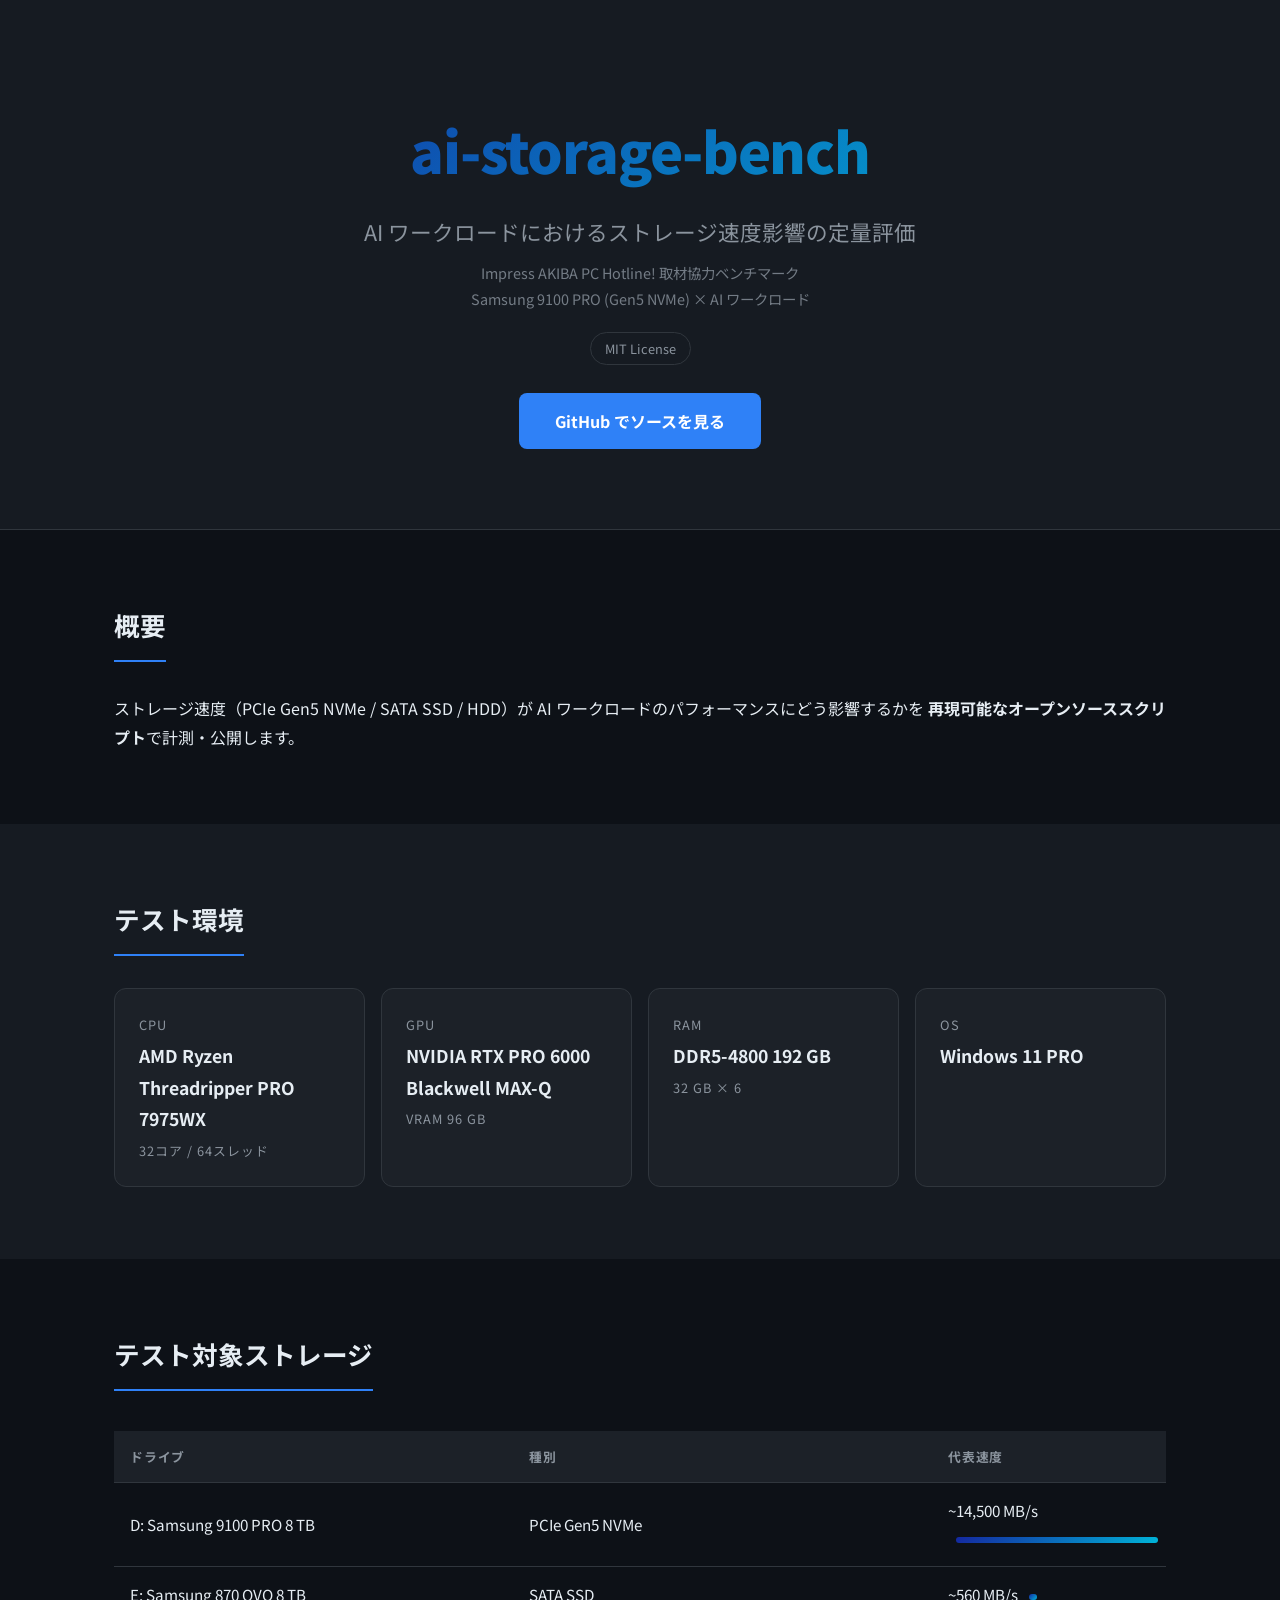
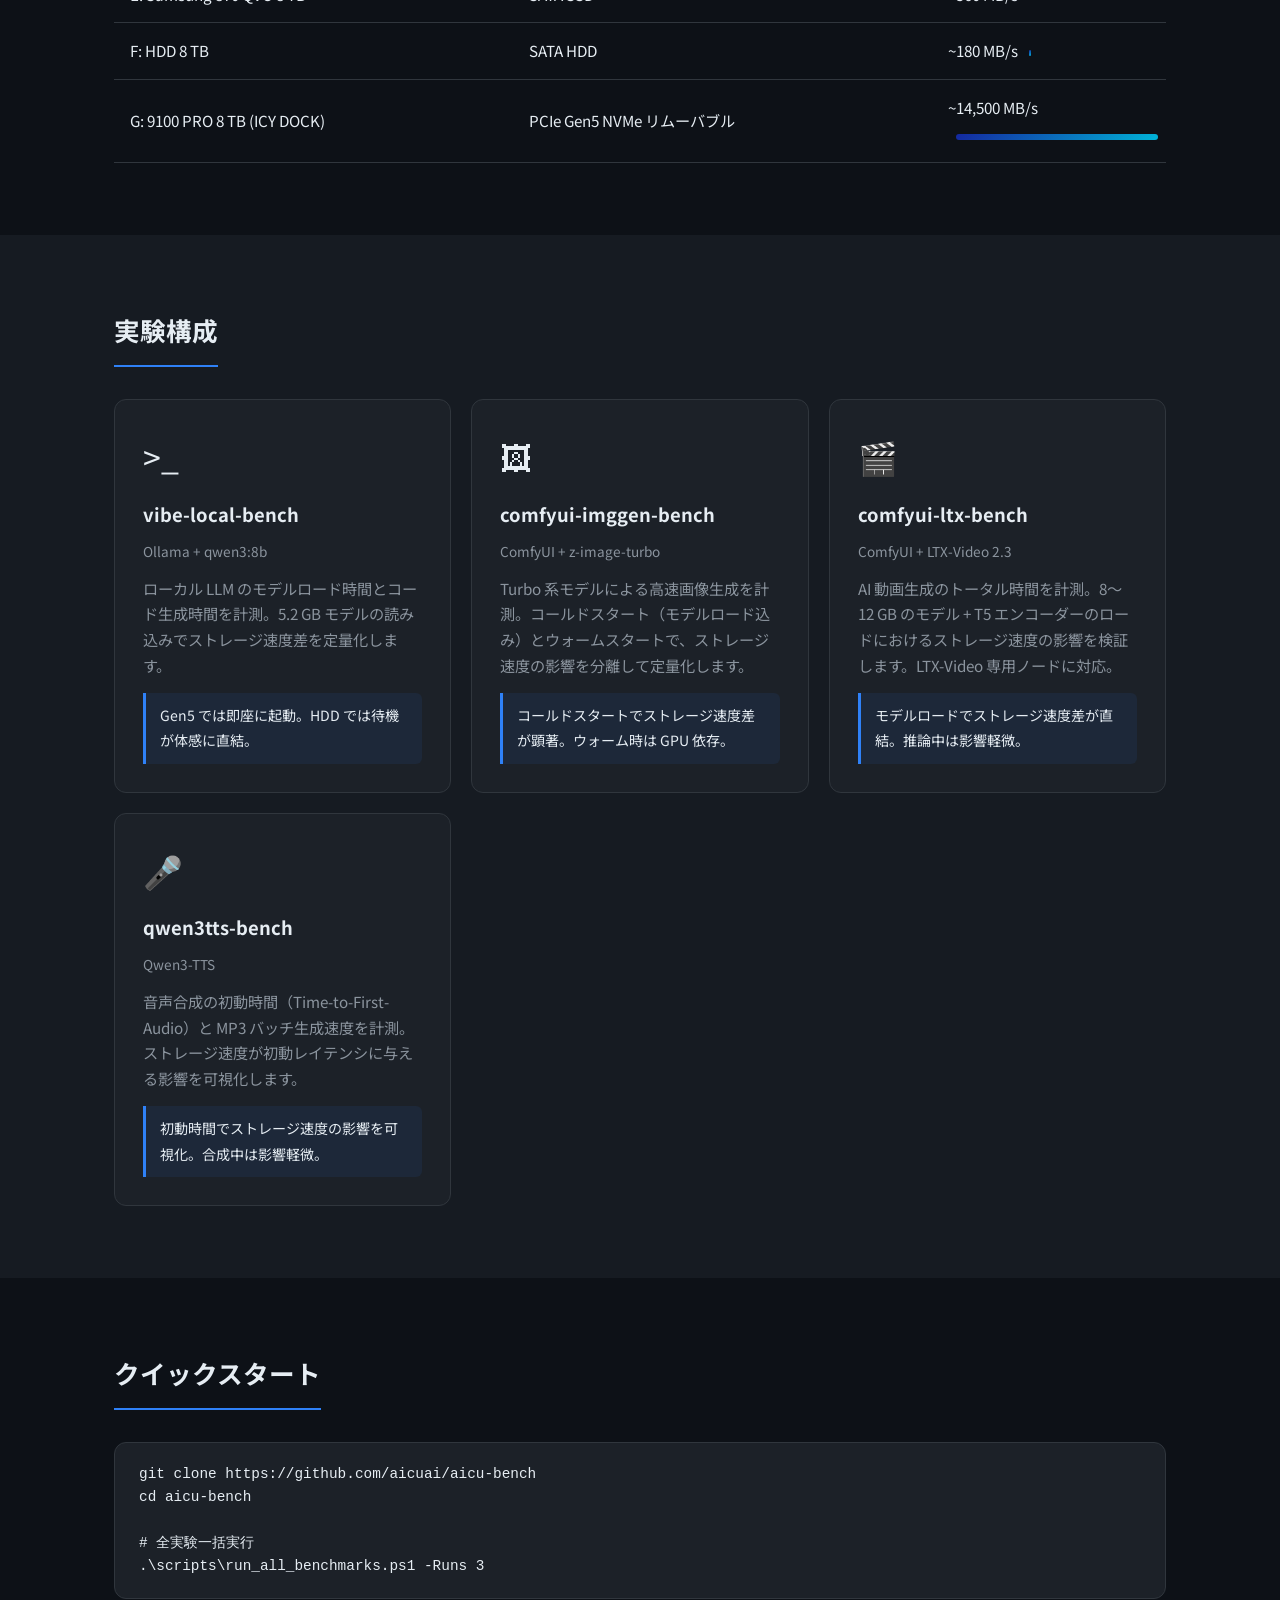
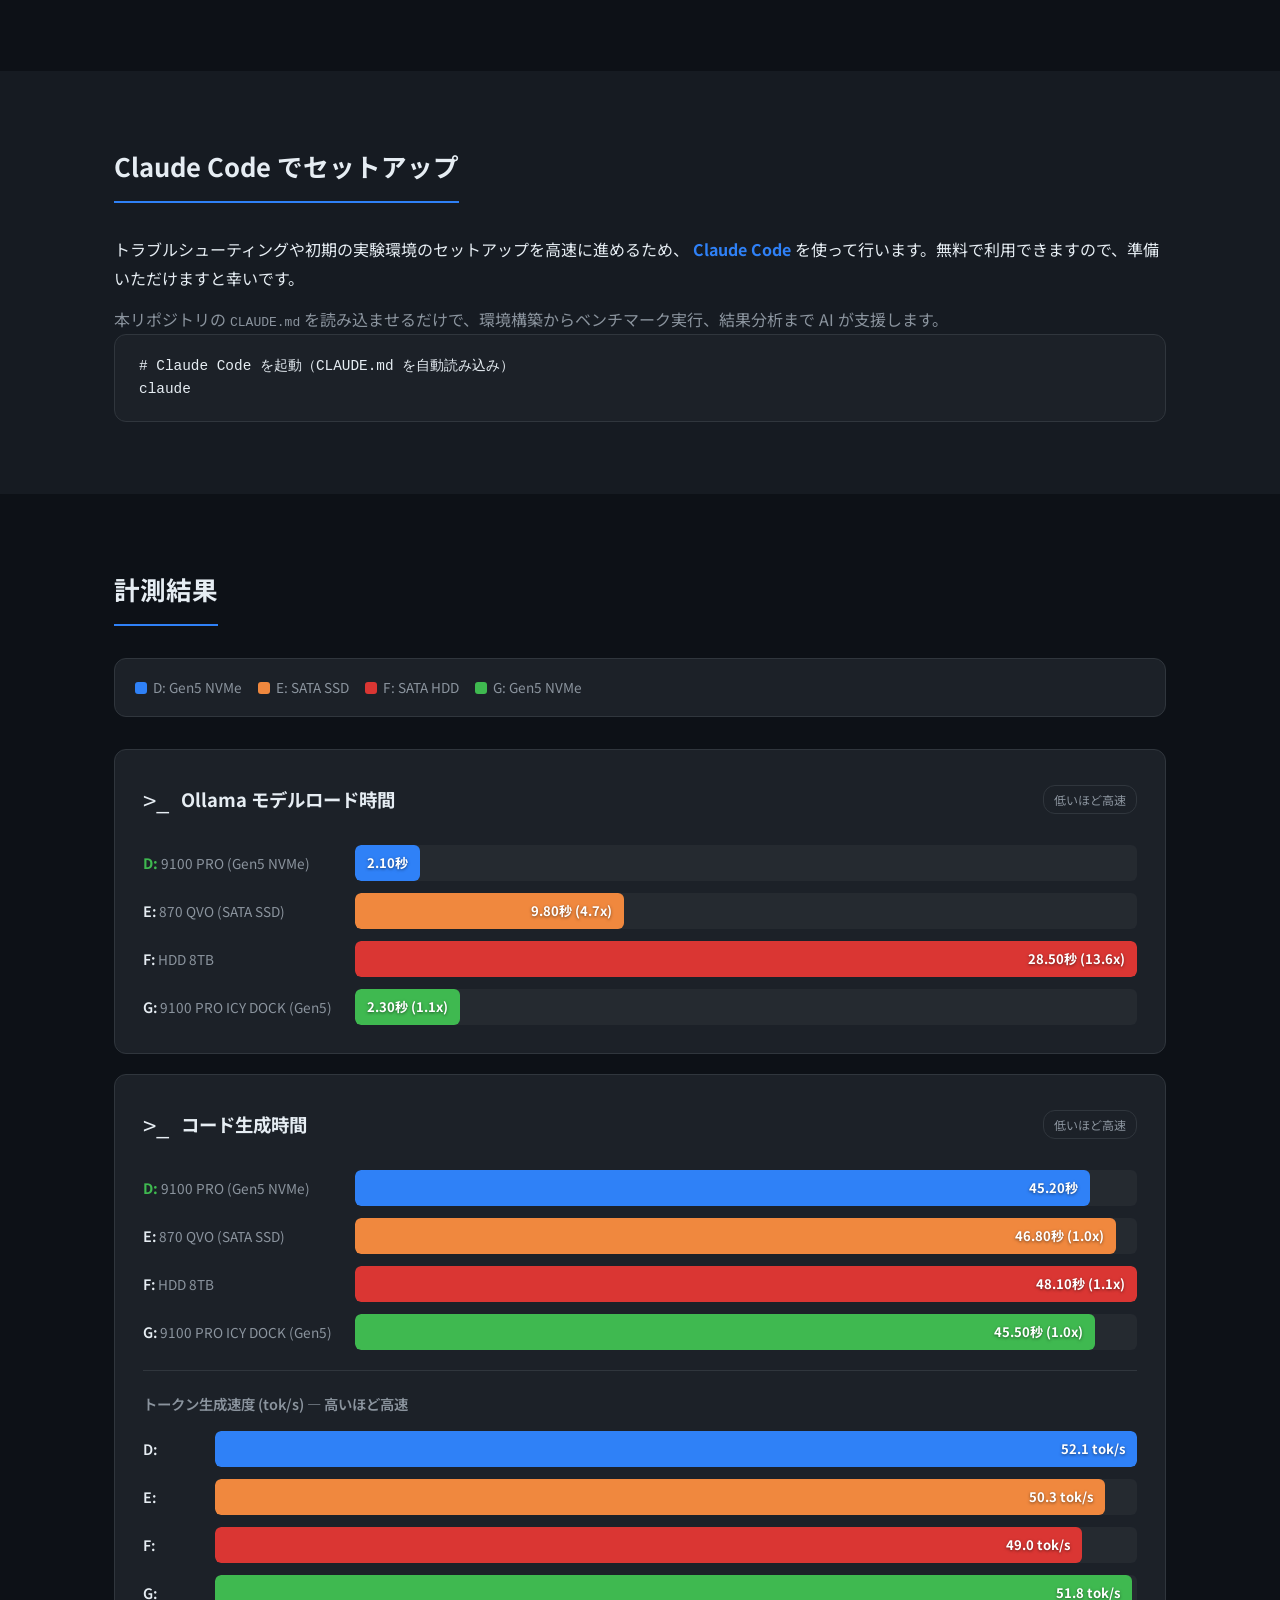
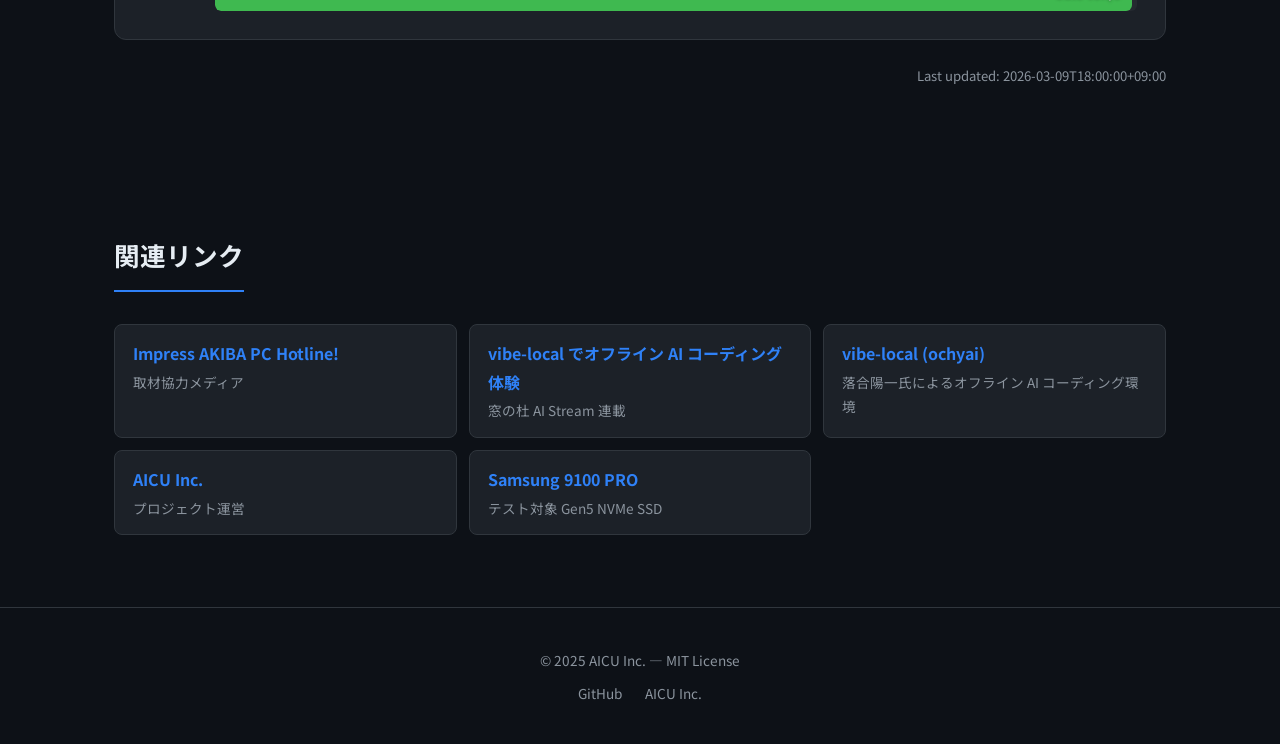
==== site/index.html @ 2064e058 "Add bar chart visualization to LP and update work log with machine specs - site/index.html: Replace " ====
<!DOCTYPE html>
<html lang="ja">
<head>
  <meta charset="UTF-8">
  <meta name="viewport" content="width=device-width, initial-scale=1.0">
  <title>ai-storage-bench | AI ワークロード × ストレージ速度ベンチマーク</title>
  <meta name="description" content="ストレージ速度が AI ワークロードに与える影響を定量評価。Samsung 9100 PRO (Gen5 NVMe) を含む 4 ドライブで再現可能なオープンソースベンチマーク。">
  <meta property="og:title" content="ai-storage-bench">
  <meta property="og:description" content="AI ワークロードにおけるストレージ速度影響の定量評価">
  <meta property="og:url" content="https://bench.aicu.jp">
  <meta property="og:type" content="website">
  <meta property="og:locale" content="ja_JP">
  <meta name="twitter:card" content="summary_large_image">
  <link rel="stylesheet" href="style.css">
</head>
<body>

<!-- Hero -->
<header class="hero">
  <div class="container">
    <h1>ai-storage-bench</h1>
    <p class="subtitle">AI ワークロードにおけるストレージ速度影響の定量評価</p>
    <p class="tagline">Impress AKIBA PC Hotline! 取材協力ベンチマーク<br>Samsung 9100 PRO (Gen5 NVMe) &times; AI ワークロード</p>
    <span class="badge">MIT License</span>
    <br>
    <a href="https://github.com/aicuai/aicu-bench" class="cta" target="_blank" rel="noopener">GitHub でソースを見る</a>
  </div>
</header>

<main>

<!-- 概要 -->
<section>
  <div class="container">
    <h2 class="section-title">概要</h2>
    <p>
      ストレージ速度（PCIe Gen5 NVMe / SATA SSD / HDD）が
      AI ワークロードのパフォーマンスにどう影響するかを
      <strong>再現可能なオープンソーススクリプト</strong>で計測・公開します。
    </p>
  </div>
</section>

<!-- テスト環境 -->
<section>
  <div class="container">
    <h2 class="section-title">テスト環境</h2>
    <div class="spec-grid">
      <div class="spec-card">
        <div class="label">CPU</div>
        <div class="value">AMD Ryzen Threadripper PRO 7975WX</div>
        <div class="label" style="margin-top:4px">32コア / 64スレッド</div>
      </div>
      <div class="spec-card">
        <div class="label">GPU</div>
        <div class="value">NVIDIA RTX PRO 6000 Blackwell MAX-Q</div>
        <div class="label" style="margin-top:4px">VRAM 96 GB</div>
      </div>
      <div class="spec-card">
        <div class="label">RAM</div>
        <div class="value">DDR5-4800 192 GB</div>
        <div class="label" style="margin-top:4px">32 GB &times; 6</div>
      </div>
      <div class="spec-card">
        <div class="label">OS</div>
        <div class="value">Windows 11 PRO</div>
      </div>
    </div>
  </div>
</section>

<!-- テスト対象ストレージ -->
<section>
  <div class="container">
    <h2 class="section-title">テスト対象ストレージ</h2>
    <div style="overflow-x:auto">
      <table class="storage-table">
        <thead>
          <tr>
            <th>ドライブ</th>
            <th>種別</th>
            <th>代表速度</th>
          </tr>
        </thead>
        <tbody>
          <tr>
            <td>D: Samsung 9100 PRO 8 TB</td>
            <td>PCIe Gen5 NVMe</td>
            <td>~14,500 MB/s <span class="speed-bar" style="width:100%"></span></td>
          </tr>
          <tr>
            <td>E: Samsung 870 QVO 8 TB</td>
            <td>SATA SSD</td>
            <td>~560 MB/s <span class="speed-bar" style="width:4%"></span></td>
          </tr>
          <tr>
            <td>F: HDD 8 TB</td>
            <td>SATA HDD</td>
            <td>~180 MB/s <span class="speed-bar" style="width:1.2%"></span></td>
          </tr>
          <tr>
            <td>G: 9100 PRO 8 TB (ICY DOCK)</td>
            <td>PCIe Gen5 NVMe リムーバブル</td>
            <td>~14,500 MB/s <span class="speed-bar" style="width:100%"></span></td>
          </tr>
        </tbody>
      </table>
    </div>
  </div>
</section>

<!-- 実験構成 -->
<section>
  <div class="container">
    <h2 class="section-title">実験構成</h2>
    <div class="exp-grid">

      <div class="exp-card">
        <div class="exp-icon">&gt;_</div>
        <h3>vibe-local-bench</h3>
        <div class="exp-tool">Ollama + qwen3:8b</div>
        <p>ローカル LLM のモデルロード時間とコード生成時間を計測。5.2 GB モデルの読み込みでストレージ速度差を定量化します。</p>
        <div class="exp-hypothesis">Gen5 では即座に起動。HDD では待機が体感に直結。</div>
      </div>

      <div class="exp-card">
        <div class="exp-icon">&#128444;</div>
        <h3>comfyui-imggen-bench</h3>
        <div class="exp-tool">ComfyUI + z-image-turbo</div>
        <p>Turbo 系モデルによる高速画像生成を計測。コールドスタート（モデルロード込み）とウォームスタートで、ストレージ速度の影響を分離して定量化します。</p>
        <div class="exp-hypothesis">コールドスタートでストレージ速度差が顕著。ウォーム時は GPU 依存。</div>
      </div>

      <div class="exp-card">
        <div class="exp-icon">&#127916;</div>
        <h3>comfyui-ltx-bench</h3>
        <div class="exp-tool">ComfyUI + LTX-Video 2.3</div>
        <p>AI 動画生成のトータル時間を計測。8〜12 GB のモデル + T5 エンコーダーのロードにおけるストレージ速度の影響を検証します。LTX-Video 専用ノードに対応。</p>
        <div class="exp-hypothesis">モデルロードでストレージ速度差が直結。推論中は影響軽微。</div>
      </div>

      <div class="exp-card">
        <div class="exp-icon">&#127908;</div>
        <h3>qwen3tts-bench</h3>
        <div class="exp-tool">Qwen3-TTS</div>
        <p>音声合成の初動時間（Time-to-First-Audio）と MP3 バッチ生成速度を計測。ストレージ速度が初動レイテンシに与える影響を可視化します。</p>
        <div class="exp-hypothesis">初動時間でストレージ速度の影響を可視化。合成中は影響軽微。</div>
      </div>

    </div>
  </div>
</section>

<!-- クイックスタート -->
<section>
  <div class="container">
    <h2 class="section-title">クイックスタート</h2>
    <pre class="code-block"><code>git clone https://github.com/aicuai/aicu-bench
cd aicu-bench

# 全実験一括実行
.\scripts\run_all_benchmarks.ps1 -Runs 3
</code></pre>
  </div>
</section>

<!-- Claude Code -->
<section>
  <div class="container">
    <h2 class="section-title">Claude Code でセットアップ</h2>
    <p>
      トラブルシューティングや初期の実験環境のセットアップを高速に進めるため、
      <a href="https://j.aicu.ai/_Claude" target="_blank" rel="noopener"><strong>Claude Code</strong></a>
      を使って行います。無料で利用できますので、準備いただけますと幸いです。
    </p>
    <p style="margin-top:12px; color: var(--text-secondary);">
      本リポジトリの <code>CLAUDE.md</code> を読み込ませるだけで、環境構築からベンチマーク実行、結果分析まで AI が支援します。
    </p>
    <pre class="code-block"><code># Claude Code を起動（CLAUDE.md を自動読み込み）
claude</code></pre>
  </div>
</section>

<!-- 計測結果 -->
<section id="results">
  <div class="container">
    <h2 class="section-title">計測結果</h2>
    <div id="results-area">
      <p style="color: var(--text-secondary);">計測データ読み込み中...</p>
    </div>
  </div>
</section>

<script>
(function(){
  var LABELS = {
    vibe_local_load:   { name: 'Ollama モデルロード時間', unit: '秒', lower: true, icon: '>_' },
    vibe_local_codegen:{ name: 'コード生成時間',          unit: '秒', lower: true, icon: '>_' },
    comfyui_imggen:    { name: '画像生成 (z-image-turbo)',unit: '秒', lower: true, icon: '\uD83D\uDDBC' },
    comfyui_ltx:       { name: '動画生成 (LTX-Video)',    unit: '秒', lower: true, icon: '\uD83C\uDFAC' },
    qwen3tts:          { name: 'TTS 初動時間',            unit: '秒', lower: true, icon: '\uD83C\uDF99' }
  };
  var DRIVE_META = {
    D: { name: '9100 PRO (Gen5 NVMe)',      color: '#2f81f7', type: 'Gen5 NVMe' },
    E: { name: '870 QVO (SATA SSD)',         color: '#f0883e', type: 'SATA SSD' },
    F: { name: 'HDD 8TB',                   color: '#da3633', type: 'SATA HDD' },
    G: { name: '9100 PRO ICY DOCK (Gen5)',   color: '#3fb950', type: 'Gen5 NVMe' }
  };

  function fmtVal(v, decimals) {
    if (v == null) return '—';
    if (v >= 60) return (v / 60).toFixed(1) + 'm';
    return v.toFixed(decimals || 2);
  }

  function renderChart(key, exp) {
    var meta = LABELS[key] || { name: key, unit: '秒', lower: true, icon: '' };
    var order = exp.drive_order || Object.keys(exp.drives);
    var vals = [];
    for (var i = 0; i < order.length; i++) {
      var d = order[i];
      if (!exp.drives[d]) continue;
      var v = exp.drives[d].median_s;
      if (v != null) vals.push({ drive: d, val: v, extra: exp.drives[d] });
    }
    if (vals.length === 0) return '';

    var maxVal = Math.max.apply(null, vals.map(function(x){ return x.val; }));
    var minVal = Math.min.apply(null, vals.map(function(x){ return x.val; }));

    var html = '<div class="chart-section">';
    html += '<div class="chart-header">';
    html += '<span class="chart-icon">' + meta.icon + '</span>';
    html += '<h3 class="chart-title">' + meta.name + '</h3>';
    html += '<span class="chart-badge">' + (meta.lower ? '低いほど高速' : '高いほど高速') + '</span>';
    html += '</div>';
    html += '<div class="chart-bars">';

    for (var j = 0; j < vals.length; j++) {
      var item = vals[j];
      var dm = DRIVE_META[item.drive] || { name: item.drive, color: '#8b949e', type: '' };
      var pct = maxVal > 0 ? (item.val / maxVal * 100) : 0;
      var isBest = (meta.lower && item.val === minVal) || (!meta.lower && item.val === maxVal);
      var speedup = '';
      if (meta.lower && minVal > 0 && item.val !== minVal) {
        speedup = ' (' + (item.val / minVal).toFixed(1) + 'x)';
      }

      html += '<div class="chart-row' + (isBest ? ' chart-row--best' : '') + '">';
      html += '<div class="chart-label">';
      html += '<span class="chart-drive">' + item.drive + ':</span> ';
      html += '<span class="chart-drive-name">' + dm.name + '</span>';
      html += '</div>';
      html += '<div class="chart-bar-wrap">';
      html += '<div class="chart-bar" style="width:' + Math.max(pct, 2) + '%;background:' + dm.color + '">';
      html += '<span class="chart-val">' + fmtVal(item.val) + meta.unit + speedup + '</span>';
      html += '</div>';
      html += '</div>';
      html += '</div>';
    }

    html += '</div>';

    // tokens/sec サブチャート (codegen)
    var hasTps = vals.some(function(x){ return x.extra && x.extra.avg_tokens_per_sec; });
    if (hasTps) {
      var maxTps = Math.max.apply(null, vals.map(function(x){ return (x.extra && x.extra.avg_tokens_per_sec) || 0; }));
      html += '<div class="chart-sub">';
      html += '<h4 class="chart-sub-title">トークン生成速度 (tok/s) — 高いほど高速</h4>';
      html += '<div class="chart-bars">';
      for (var k = 0; k < vals.length; k++) {
        var it = vals[k];
        var tps = (it.extra && it.extra.avg_tokens_per_sec) || 0;
        var dm2 = DRIVE_META[it.drive] || { name: it.drive, color: '#8b949e' };
        var pct2 = maxTps > 0 ? (tps / maxTps * 100) : 0;
        html += '<div class="chart-row">';
        html += '<div class="chart-label"><span class="chart-drive">' + it.drive + ':</span></div>';
        html += '<div class="chart-bar-wrap">';
        html += '<div class="chart-bar" style="width:' + Math.max(pct2, 2) + '%;background:' + dm2.color + '">';
        html += '<span class="chart-val">' + tps.toFixed(1) + ' tok/s</span>';
        html += '</div></div></div>';
      }
      html += '</div></div>';
    }

    // warm median サブチャート (imggen)
    var hasWarm = vals.some(function(x){ return x.extra && x.extra.warm_median_s; });
    if (hasWarm) {
      var maxW = Math.max.apply(null, vals.map(function(x){ return (x.extra && x.extra.warm_median_s) || 0; }));
      html += '<div class="chart-sub">';
      html += '<h4 class="chart-sub-title">ウォームスタート (キャッシュ済) — 低いほど高速</h4>';
      html += '<div class="chart-bars">';
      for (var m = 0; m < vals.length; m++) {
        var iw = vals[m];
        var wv = (iw.extra && iw.extra.warm_median_s) || 0;
        var dm3 = DRIVE_META[iw.drive] || { name: iw.drive, color: '#8b949e' };
        var pct3 = maxW > 0 ? (wv / maxW * 100) : 0;
        html += '<div class="chart-row">';
        html += '<div class="chart-label"><span class="chart-drive">' + iw.drive + ':</span></div>';
        html += '<div class="chart-bar-wrap">';
        html += '<div class="chart-bar" style="width:' + Math.max(pct3, 2) + '%;background:' + dm3.color + '">';
        html += '<span class="chart-val">' + fmtVal(wv) + '秒</span>';
        html += '</div></div></div>';
      }
      html += '</div></div>';
    }

    html += '</div>';
    return html;
  }

  fetch('data.json').then(function(r){ return r.json(); }).then(function(data){
    var area = document.getElementById('results-area');
    if (!data.experiments || Object.keys(data.experiments).length === 0) {
      area.innerHTML = '<p style="color:var(--text-secondary)">計測データは実験完了後に公開されます。</p>';
      return;
    }

    var html = '<div class="chart-legend">';
    for (var d in DRIVE_META) {
      html += '<span class="legend-item"><span class="legend-dot" style="background:' + DRIVE_META[d].color + '"></span>' + d + ': ' + DRIVE_META[d].type + '</span>';
    }
    html += '</div>';

    var expOrder = ['vibe_local_load','vibe_local_codegen','comfyui_imggen','comfyui_ltx','qwen3tts'];
    for (var i = 0; i < expOrder.length; i++) {
      var k = expOrder[i];
      if (data.experiments[k]) {
        html += renderChart(k, data.experiments[k]);
      }
    }

    if (data.updated) {
      html += '<p class="chart-updated">Last updated: ' + data.updated + '</p>';
    }
    area.innerHTML = html;
  }).catch(function(){
    document.getElementById('results-area').innerHTML = '<p style="color:var(--text-secondary)">計測データは実験完了後に公開されます。</p>';
  });
})();
</script>

<!-- 関連リンク -->
<section>
  <div class="container">
    <h2 class="section-title">関連リンク</h2>
    <ul class="links-list">
      <li>
        <a href="https://akiba-pc.watch.impress.co.jp/" target="_blank" rel="noopener">Impress AKIBA PC Hotline!</a>
        <div class="link-desc">取材協力メディア</div>
      </li>
      <li>
        <a href="https://forest.watch.impress.co.jp/docs/serial/aistream/2090895.html" target="_blank" rel="noopener">vibe-local でオフライン AI コーディング体験</a>
        <div class="link-desc">窓の杜 AI Stream 連載</div>
      </li>
      <li>
        <a href="https://github.com/ochyai/vibe-local" target="_blank" rel="noopener">vibe-local (ochyai)</a>
        <div class="link-desc">落合陽一氏によるオフライン AI コーディング環境</div>
      </li>
      <li>
        <a href="https://aicu.ai" target="_blank" rel="noopener">AICU Inc.</a>
        <div class="link-desc">プロジェクト運営</div>
      </li>
      <li>
        <a href="https://www.samsung.com/semiconductor/minisite/ssd/product/consumer/9100pro/" target="_blank" rel="noopener">Samsung 9100 PRO</a>
        <div class="link-desc">テスト対象 Gen5 NVMe SSD</div>
      </li>
    </ul>
  </div>
</section>

</main>

<!-- Footer -->
<footer>
  <div class="container">
    <p>&copy; 2025 AICU Inc. &mdash; MIT License</p>
    <div class="footer-links">
      <a href="https://github.com/aicuai/aicu-bench" target="_blank" rel="noopener">GitHub</a>
      <a href="https://aicu.ai" target="_blank" rel="noopener">AICU Inc.</a>
    </div>
  </div>
</footer>

</body>
</html>
---- site/style.css ----
@import url('https://fonts.googleapis.com/css2?family=Noto+Sans+JP:wght@400;700;900&display=swap');

:root {
  --bg-primary: #0d1117;
  --bg-secondary: #161b22;
  --bg-card: #1c2128;
  --text-primary: #e6edf3;
  --text-secondary: #8b949e;
  --accent: #2f81f7;
  --accent-hover: #58a6ff;
  --accent-gradient: linear-gradient(135deg, #1428a0, #00b4d8);
  --border: #30363d;
  --font: 'Noto Sans JP', system-ui, -apple-system, sans-serif;
  --max-w: 1100px;
  --radius: 12px;
}

*, *::before, *::after { box-sizing: border-box; margin: 0; padding: 0; }

html { scroll-behavior: smooth; }

body {
  font-family: var(--font);
  background: var(--bg-primary);
  color: var(--text-primary);
  line-height: 1.8;
  -webkit-font-smoothing: antialiased;
}

a { color: var(--accent); text-decoration: none; transition: color .2s; }
a:hover { color: var(--accent-hover); }

.container { max-width: var(--max-w); margin: 0 auto; padding: 0 24px; }

/* ─── Hero ─── */
.hero {
  text-align: center;
  padding: 100px 24px 80px;
  background: var(--bg-secondary);
  border-bottom: 1px solid var(--border);
}
.hero h1 {
  font-size: clamp(2rem, 5vw, 3.5rem);
  font-weight: 900;
  background: var(--accent-gradient);
  -webkit-background-clip: text;
  -webkit-text-fill-color: transparent;
  background-clip: text;
  letter-spacing: -0.02em;
}
.hero .subtitle {
  font-size: clamp(1rem, 2.5vw, 1.35rem);
  color: var(--text-secondary);
  margin-top: 12px;
}
.hero .tagline {
  font-size: 0.9rem;
  color: var(--text-secondary);
  margin-top: 8px;
  opacity: .8;
}
.badge {
  display: inline-block;
  margin-top: 20px;
  padding: 4px 14px;
  font-size: 0.8rem;
  border: 1px solid var(--border);
  border-radius: 20px;
  color: var(--text-secondary);
}
.cta {
  display: inline-block;
  margin-top: 28px;
  padding: 14px 36px;
  background: var(--accent);
  color: #fff;
  font-weight: 700;
  border-radius: 8px;
  transition: background .2s, transform .15s;
}
.cta:hover { background: var(--accent-hover); color: #fff; transform: translateY(-2px); }

/* ─── Sections ─── */
section { padding: 72px 0; }
section:nth-child(even) { background: var(--bg-secondary); }

.section-title {
  font-size: 1.6rem;
  font-weight: 700;
  margin-bottom: 32px;
  padding-bottom: 12px;
  border-bottom: 2px solid var(--accent);
  display: inline-block;
}

/* ─── Spec Grid ─── */
.spec-grid {
  display: grid;
  grid-template-columns: repeat(auto-fit, minmax(220px, 1fr));
  gap: 16px;
}
.spec-card {
  background: var(--bg-card);
  border: 1px solid var(--border);
  border-radius: var(--radius);
  padding: 24px;
}
.spec-card .label {
  font-size: 0.8rem;
  color: var(--text-secondary);
  text-transform: uppercase;
  letter-spacing: .08em;
}
.spec-card .value {
  font-size: 1.1rem;
  font-weight: 700;
  margin-top: 4px;
}

/* ─── Storage Table ─── */
.storage-table {
  width: 100%;
  border-collapse: collapse;
  margin-top: 8px;
}
.storage-table th,
.storage-table td {
  padding: 14px 16px;
  text-align: left;
  border-bottom: 1px solid var(--border);
}
.storage-table th {
  font-size: 0.8rem;
  color: var(--text-secondary);
  text-transform: uppercase;
  letter-spacing: .06em;
  background: var(--bg-card);
}
.storage-table td { font-size: 0.95rem; }
.speed-bar {
  display: inline-block;
  height: 6px;
  border-radius: 3px;
  background: var(--accent-gradient);
  vertical-align: middle;
  margin-left: 8px;
}

/* ─── Experiment Cards ─── */
.exp-grid {
  display: grid;
  grid-template-columns: repeat(auto-fit, minmax(300px, 1fr));
  gap: 20px;
}
.exp-card {
  background: var(--bg-card);
  border: 1px solid var(--border);
  border-radius: var(--radius);
  padding: 28px;
  transition: border-color .2s, transform .15s;
}
.exp-card:hover { border-color: var(--accent); transform: translateY(-3px); }
.exp-card .exp-icon { font-size: 2rem; margin-bottom: 12px; }
.exp-card h3 { font-size: 1.15rem; margin-bottom: 8px; }
.exp-card .exp-tool {
  font-size: 0.85rem;
  color: var(--text-secondary);
  margin-bottom: 12px;
}
.exp-card p { font-size: 0.95rem; color: var(--text-secondary); line-height: 1.7; }
.exp-card .exp-hypothesis {
  margin-top: 14px;
  padding: 10px 14px;
  background: rgba(47, 129, 247, .08);
  border-left: 3px solid var(--accent);
  border-radius: 0 6px 6px 0;
  font-size: 0.88rem;
  color: var(--text-primary);
}

/* ─── Code Block ─── */
.code-block {
  background: var(--bg-card);
  border: 1px solid var(--border);
  border-radius: var(--radius);
  padding: 20px 24px;
  overflow-x: auto;
  font-family: 'SF Mono', 'Fira Code', monospace;
  font-size: 0.9rem;
  line-height: 1.6;
  color: var(--text-primary);
}

/* ─── Links List ─── */
.links-list {
  list-style: none;
  display: grid;
  grid-template-columns: repeat(auto-fit, minmax(280px, 1fr));
  gap: 12px;
}
.links-list li {
  padding: 14px 18px;
  background: var(--bg-card);
  border: 1px solid var(--border);
  border-radius: 8px;
  transition: border-color .2s;
}
.links-list li:hover { border-color: var(--accent); }
.links-list a { font-weight: 700; }
.links-list .link-desc { font-size: 0.85rem; color: var(--text-secondary); margin-top: 2px; }

/* ─── Chart (Bar Graph) ─── */
.chart-legend {
  display: flex;
  flex-wrap: wrap;
  gap: 16px;
  margin-bottom: 32px;
  padding: 16px 20px;
  background: var(--bg-card);
  border: 1px solid var(--border);
  border-radius: var(--radius);
}
.legend-item {
  display: flex;
  align-items: center;
  gap: 6px;
  font-size: 0.85rem;
  color: var(--text-secondary);
}
.legend-dot {
  width: 12px;
  height: 12px;
  border-radius: 3px;
  flex-shrink: 0;
}

.chart-section {
  background: var(--bg-card);
  border: 1px solid var(--border);
  border-radius: var(--radius);
  padding: 28px;
  margin-bottom: 20px;
}
.chart-header {
  display: flex;
  align-items: center;
  gap: 12px;
  margin-bottom: 24px;
}
.chart-icon {
  font-size: 1.5rem;
  flex-shrink: 0;
}
.chart-title {
  font-size: 1.15rem;
  font-weight: 700;
  flex-grow: 1;
}
.chart-badge {
  font-size: 0.75rem;
  padding: 3px 10px;
  border: 1px solid var(--border);
  border-radius: 12px;
  color: var(--text-secondary);
  white-space: nowrap;
}

.chart-bars {
  display: flex;
  flex-direction: column;
  gap: 12px;
}
.chart-row {
  display: flex;
  align-items: center;
  gap: 12px;
}
.chart-row--best .chart-drive {
  color: #3fb950;
  font-weight: 700;
}
.chart-label {
  min-width: 200px;
  flex-shrink: 0;
  font-size: 0.9rem;
}
.chart-drive {
  font-weight: 600;
  color: var(--text-primary);
}
.chart-drive-name {
  color: var(--text-secondary);
  font-size: 0.85rem;
}
.chart-bar-wrap {
  flex-grow: 1;
  background: rgba(255,255,255,0.04);
  border-radius: 6px;
  overflow: hidden;
  min-height: 36px;
}
.chart-bar {
  height: 36px;
  border-radius: 6px;
  display: flex;
  align-items: center;
  justify-content: flex-end;
  padding: 0 12px;
  transition: width 0.6s ease;
  min-width: fit-content;
}
.chart-val {
  font-size: 0.82rem;
  font-weight: 700;
  color: #fff;
  text-shadow: 0 1px 3px rgba(0,0,0,0.5);
  white-space: nowrap;
}

.chart-sub {
  margin-top: 20px;
  padding-top: 20px;
  border-top: 1px solid var(--border);
}
.chart-sub-title {
  font-size: 0.9rem;
  font-weight: 600;
  color: var(--text-secondary);
  margin-bottom: 14px;
}
.chart-sub .chart-label {
  min-width: 60px;
}

.chart-updated {
  margin-top: 24px;
  font-size: 0.82rem;
  color: var(--text-secondary);
  text-align: right;
}

@media (max-width: 768px) {
  .chart-row { flex-direction: column; align-items: stretch; gap: 4px; }
  .chart-label { min-width: unset; }
  .chart-sub .chart-label { min-width: unset; }
  .chart-legend { gap: 10px; }
}

/* ─── Footer ─── */
footer {
  padding: 40px 24px;
  text-align: center;
  border-top: 1px solid var(--border);
  color: var(--text-secondary);
  font-size: 0.85rem;
}
footer a { color: var(--text-secondary); }
footer a:hover { color: var(--accent); }
footer .footer-links { margin-top: 8px; }
footer .footer-links a + a { margin-left: 20px; }

/* ─── Responsive ─── */
@media (max-width: 768px) {
  .hero { padding: 64px 20px 56px; }
  section { padding: 48px 0; }
  .storage-table { font-size: 0.85rem; }
  .storage-table th, .storage-table td { padding: 10px 12px; }
}
@media (max-width: 480px) {
  .hero h1 { font-size: 1.8rem; }
  .exp-grid { grid-template-columns: 1fr; }
  .spec-grid { grid-template-columns: 1fr; }
}
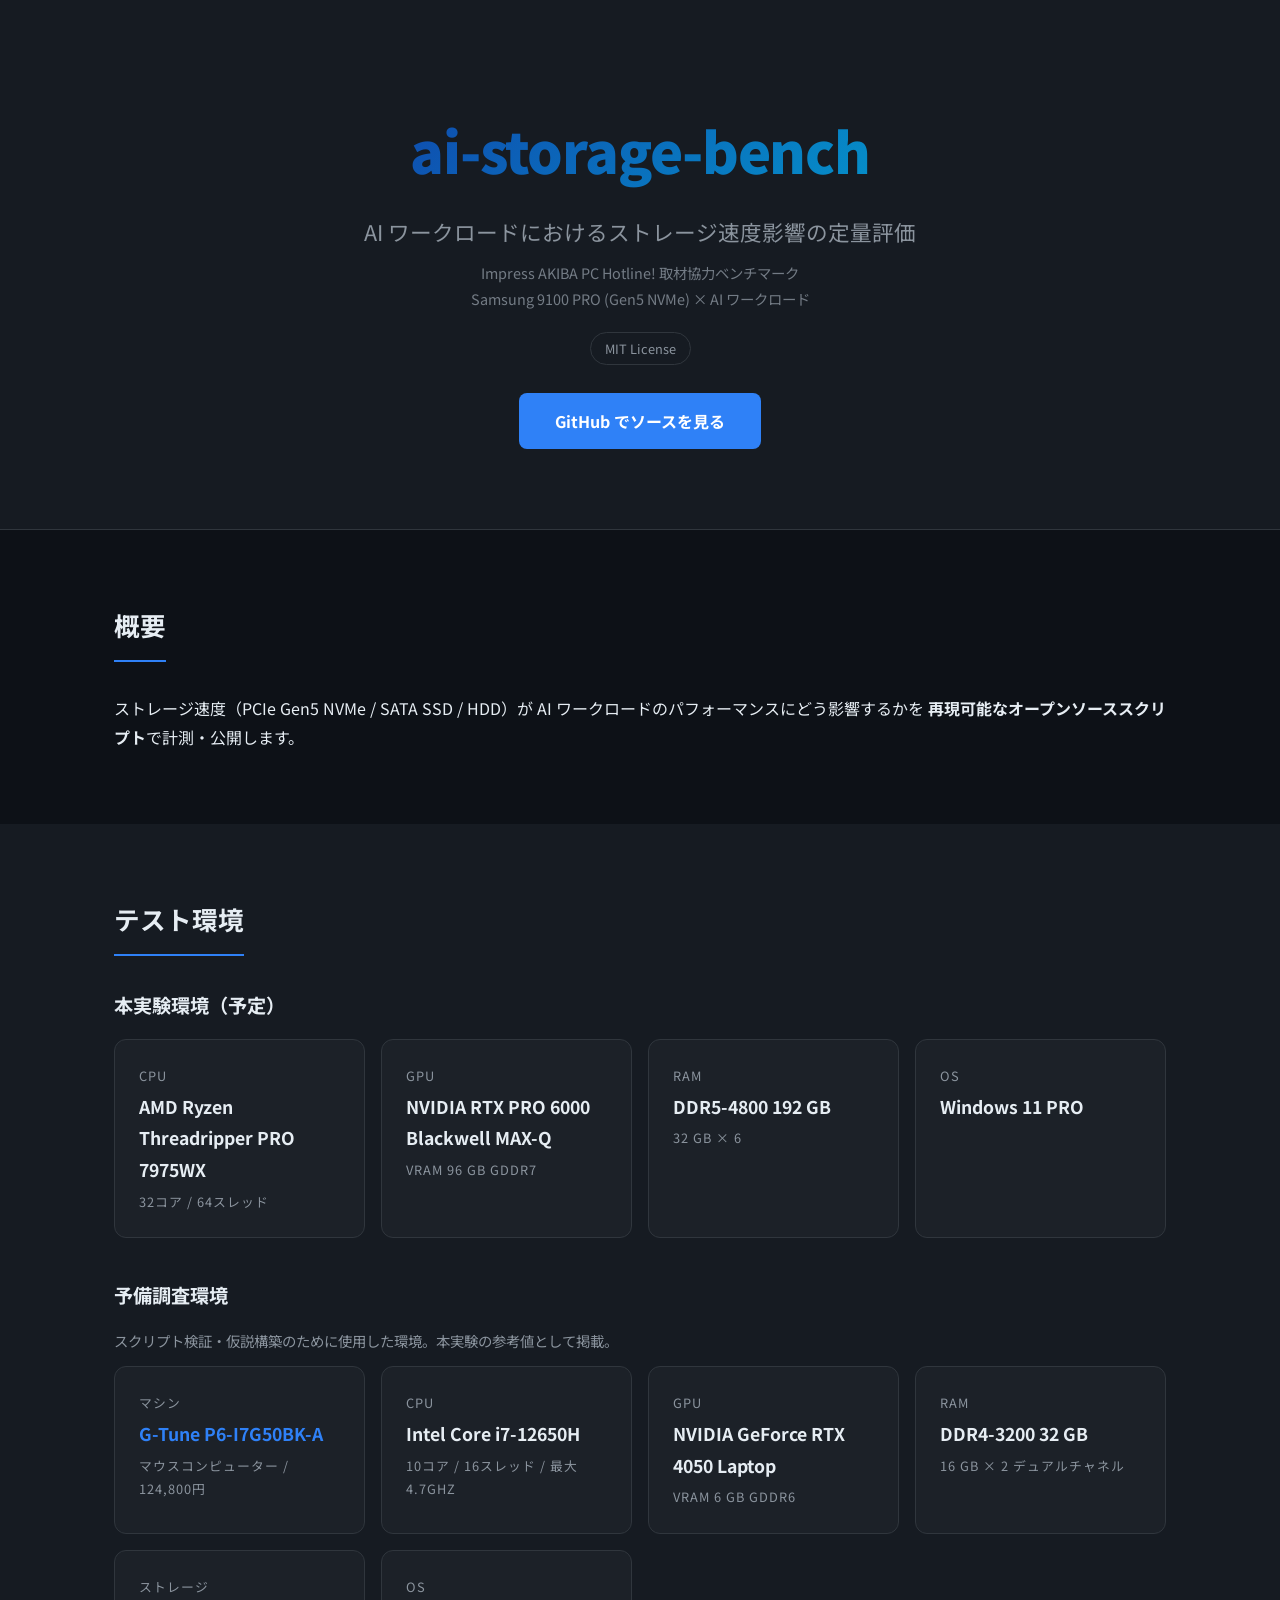
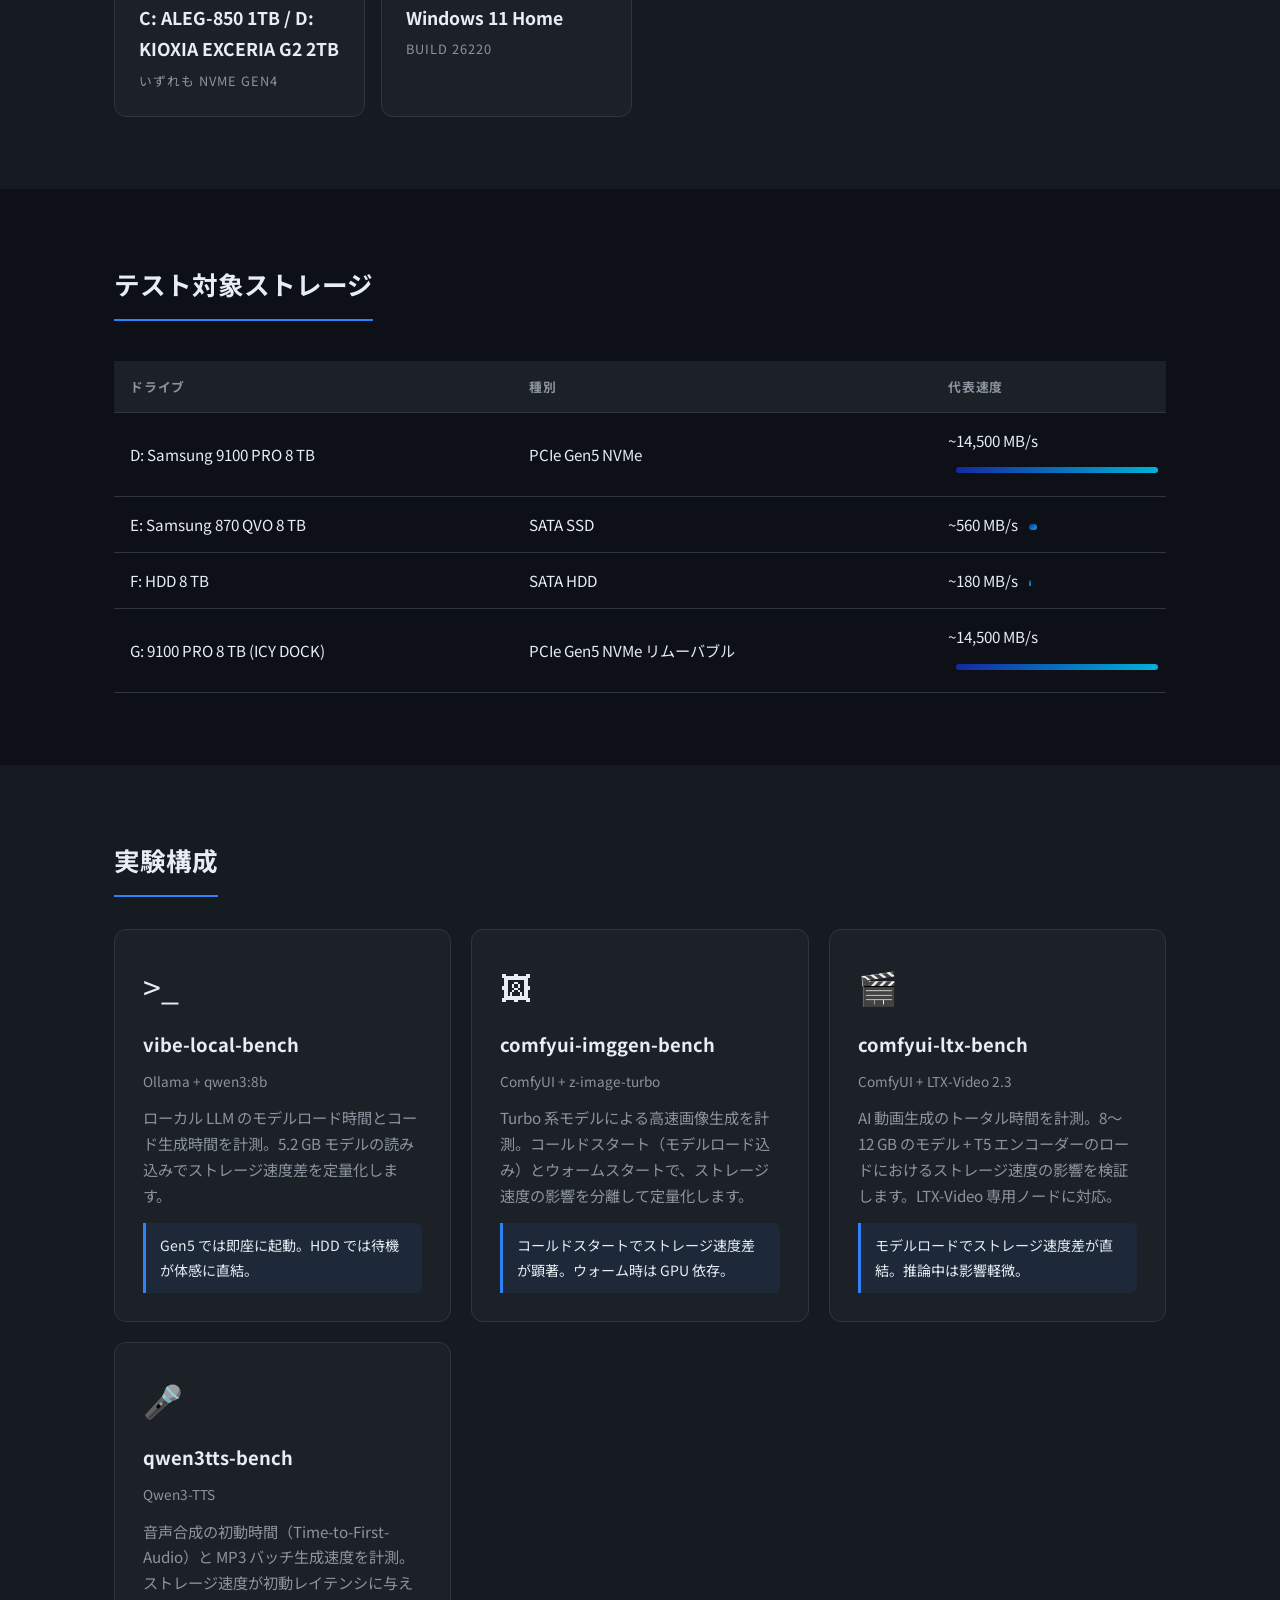
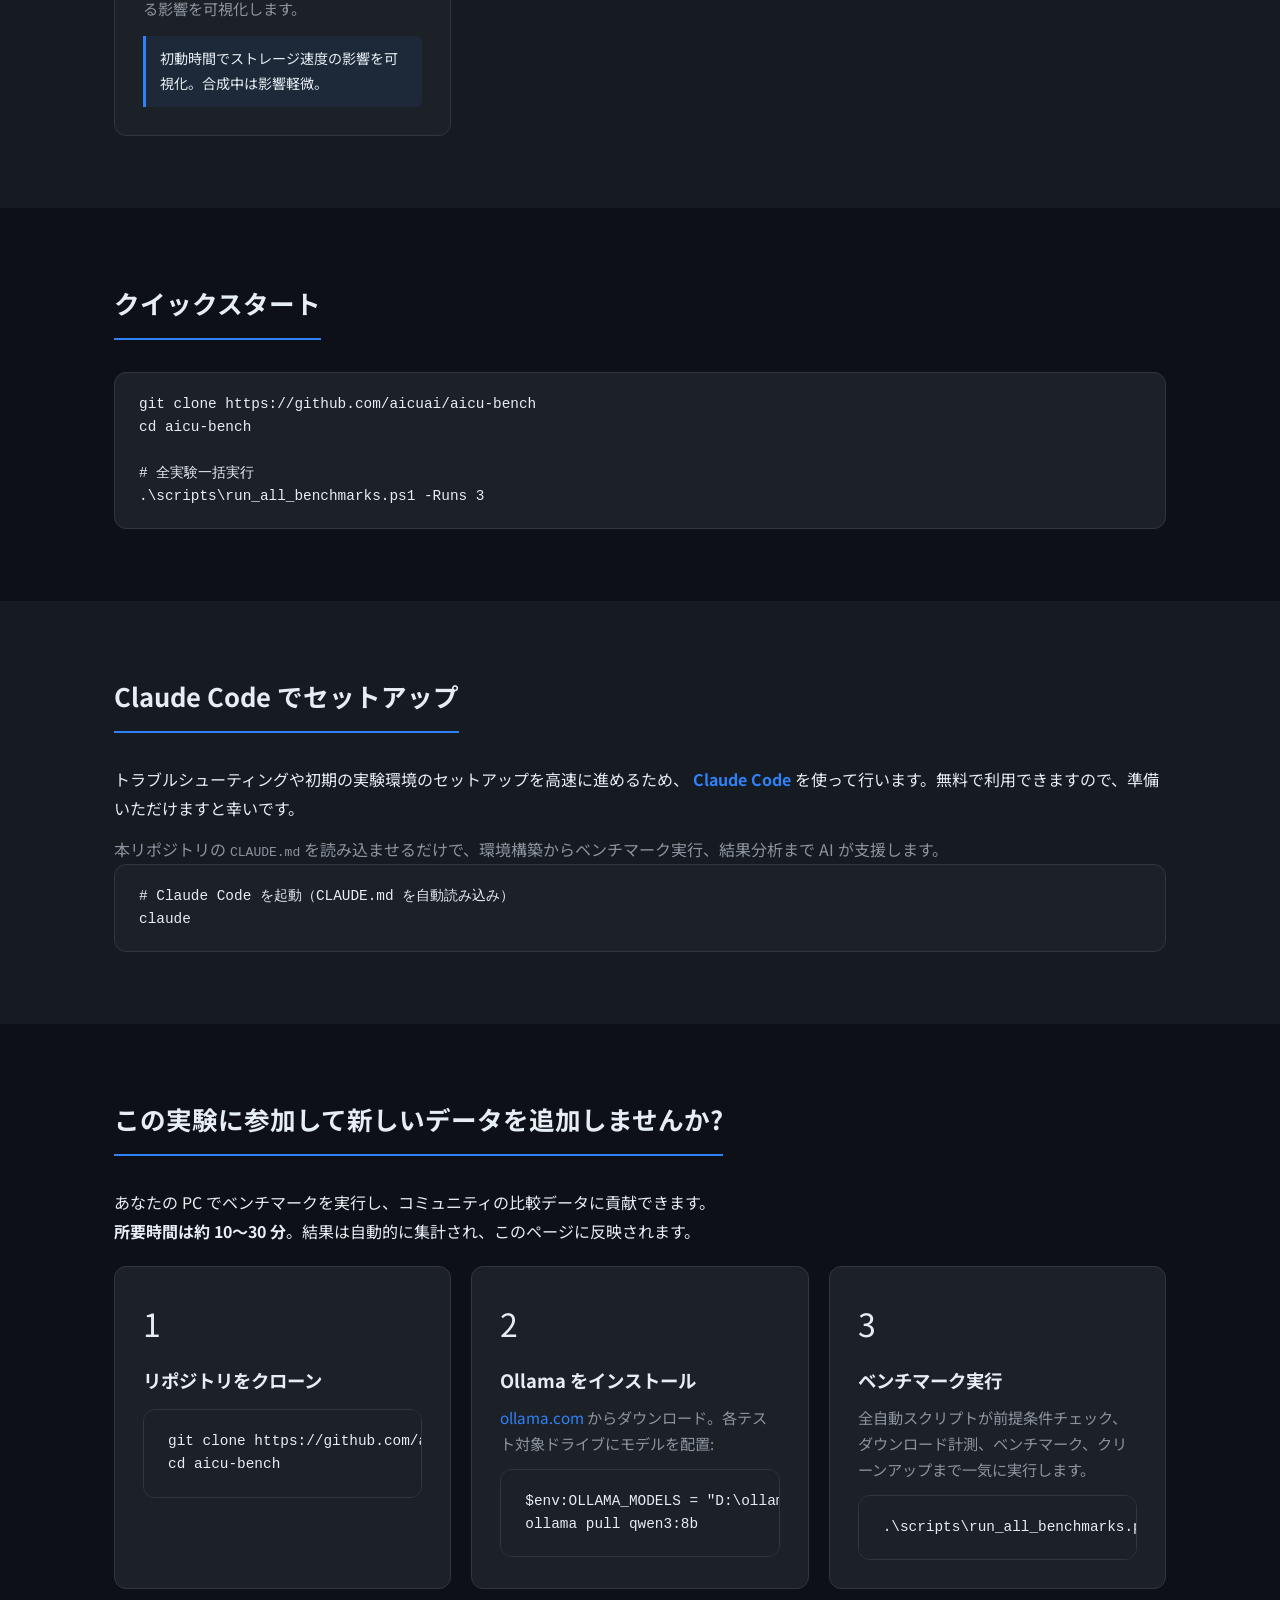
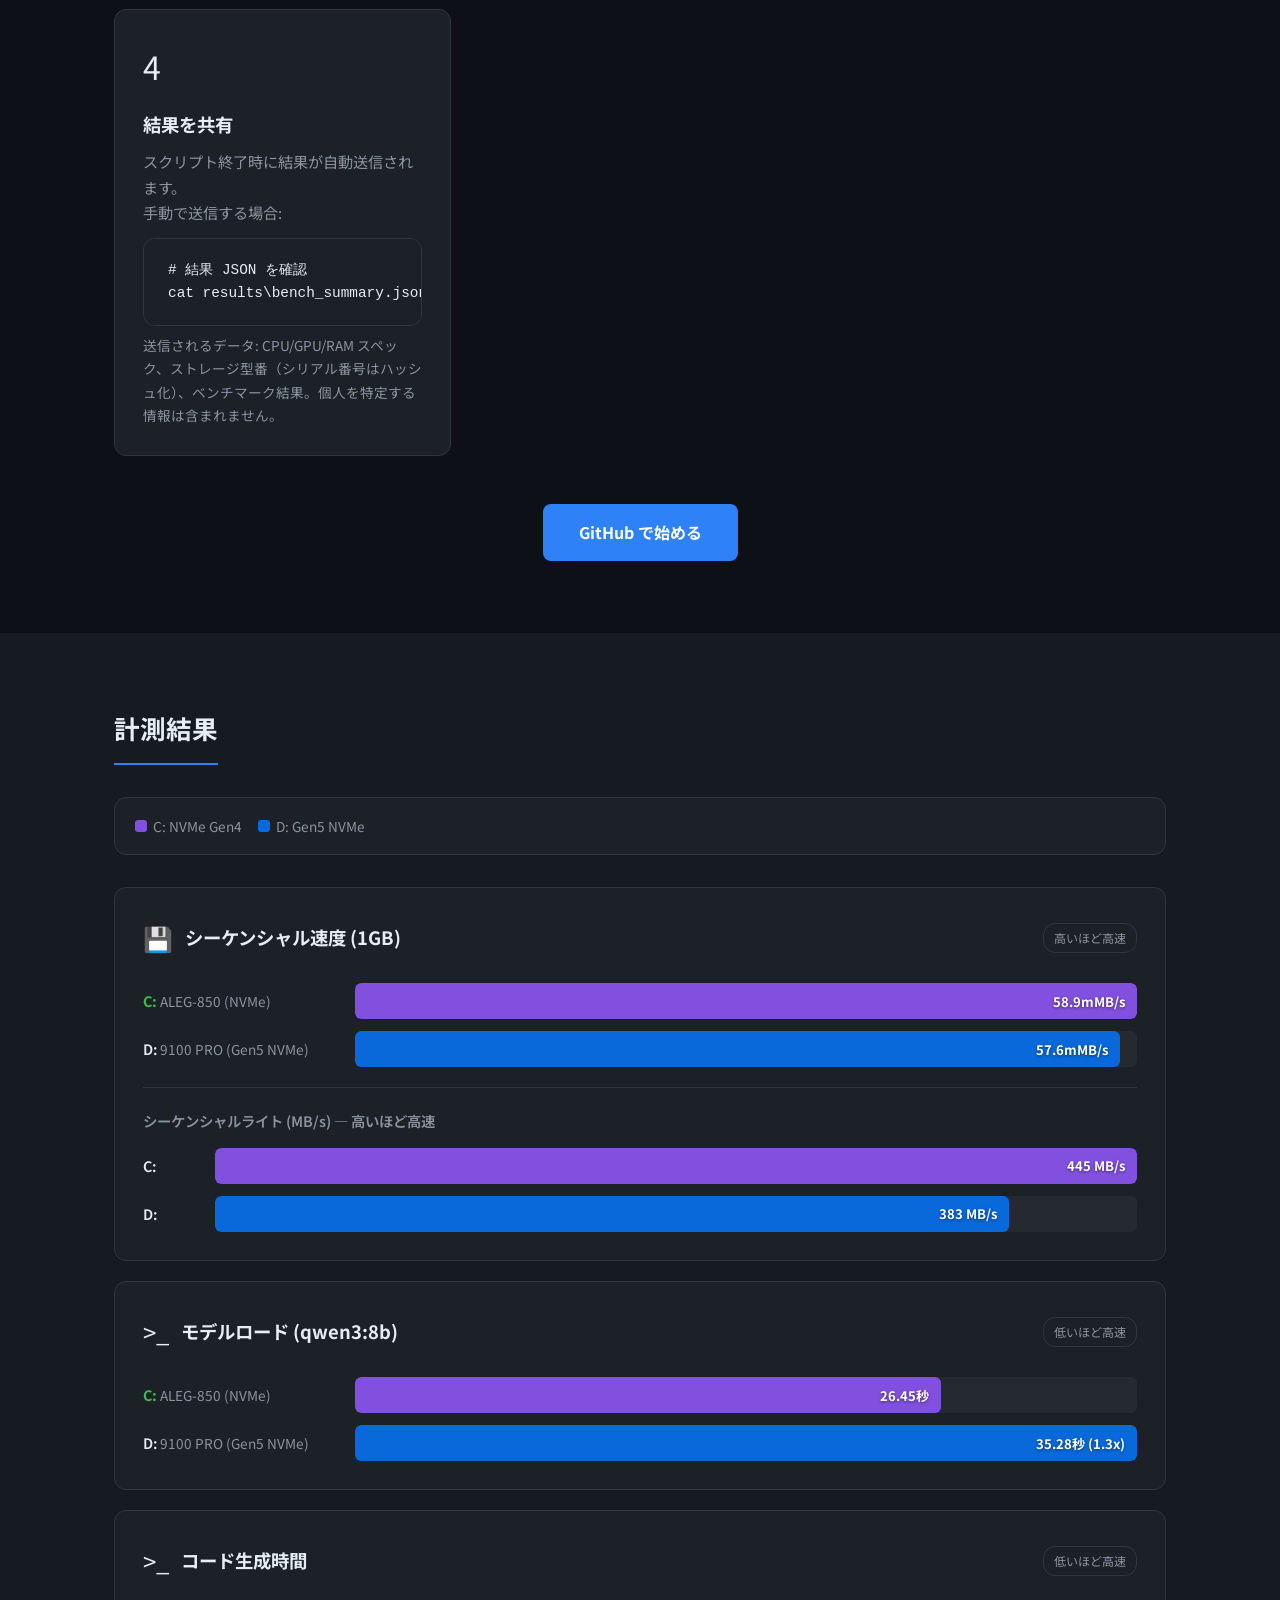
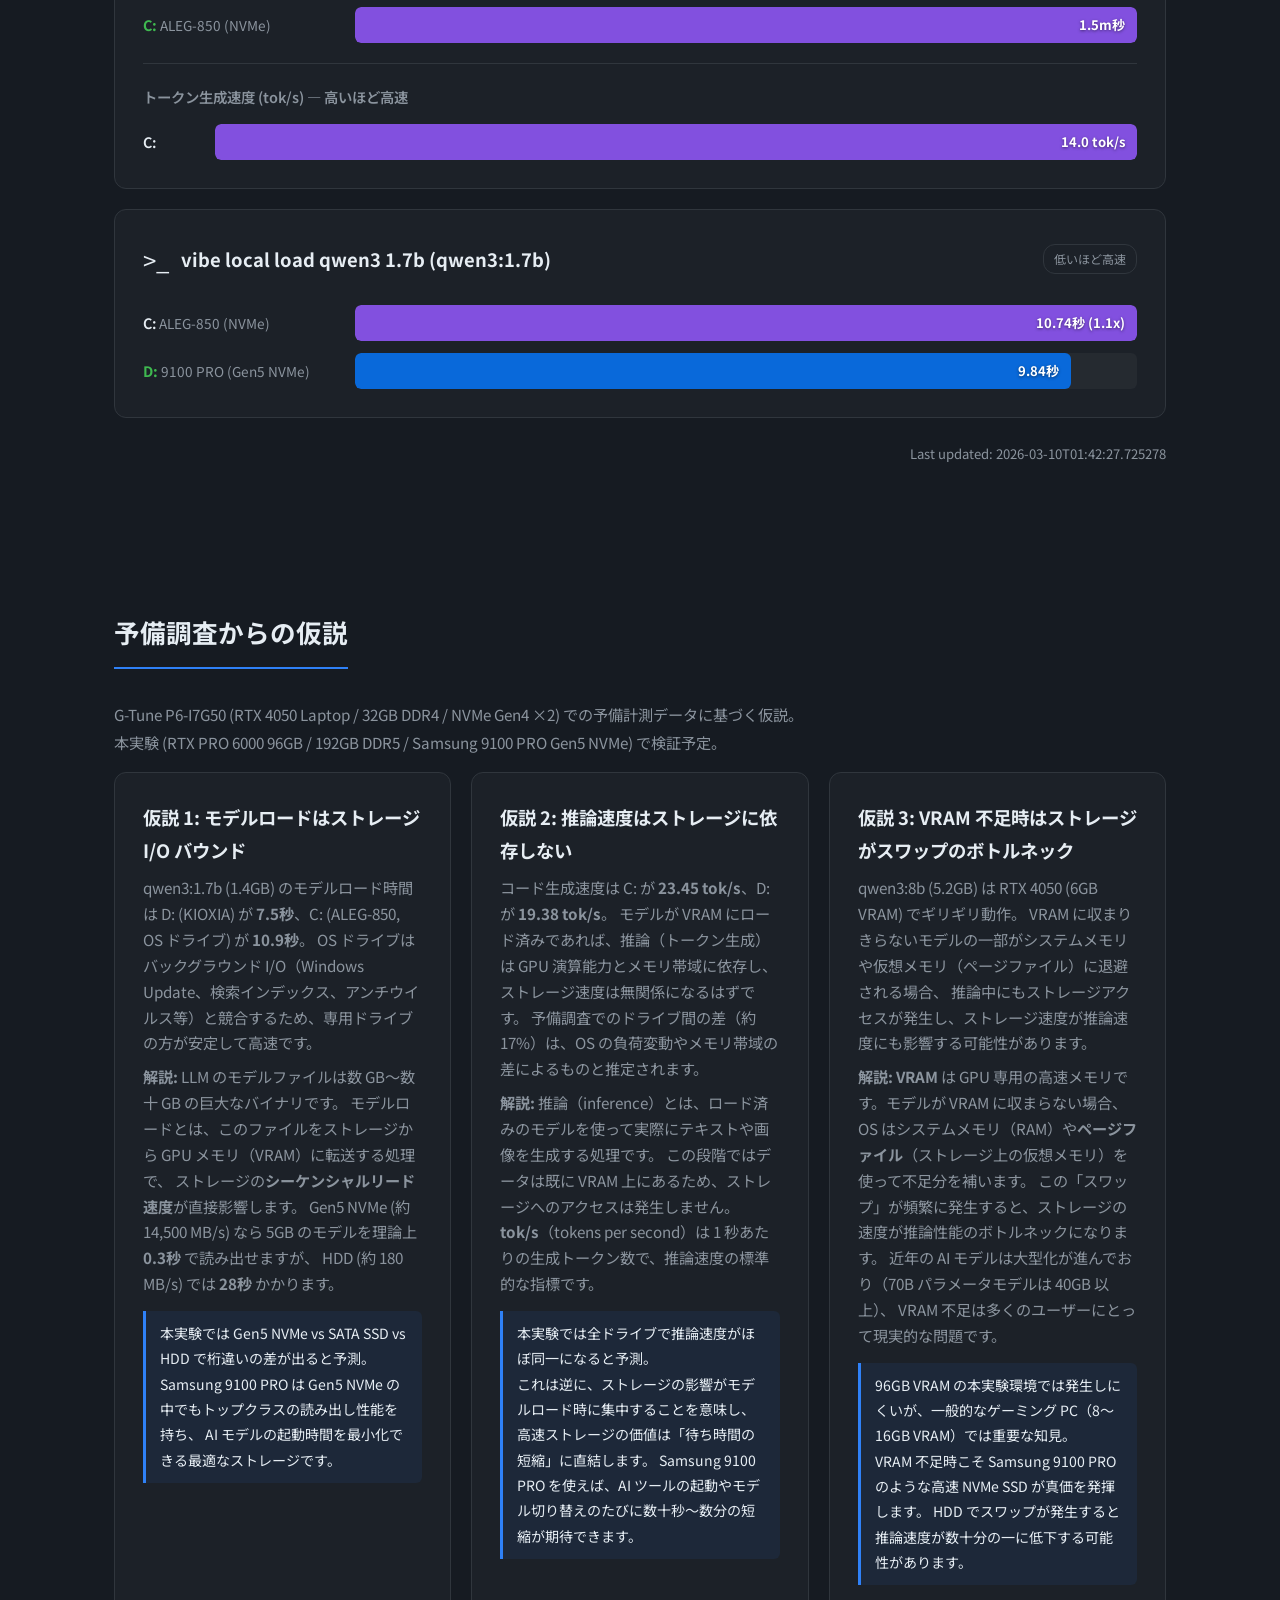
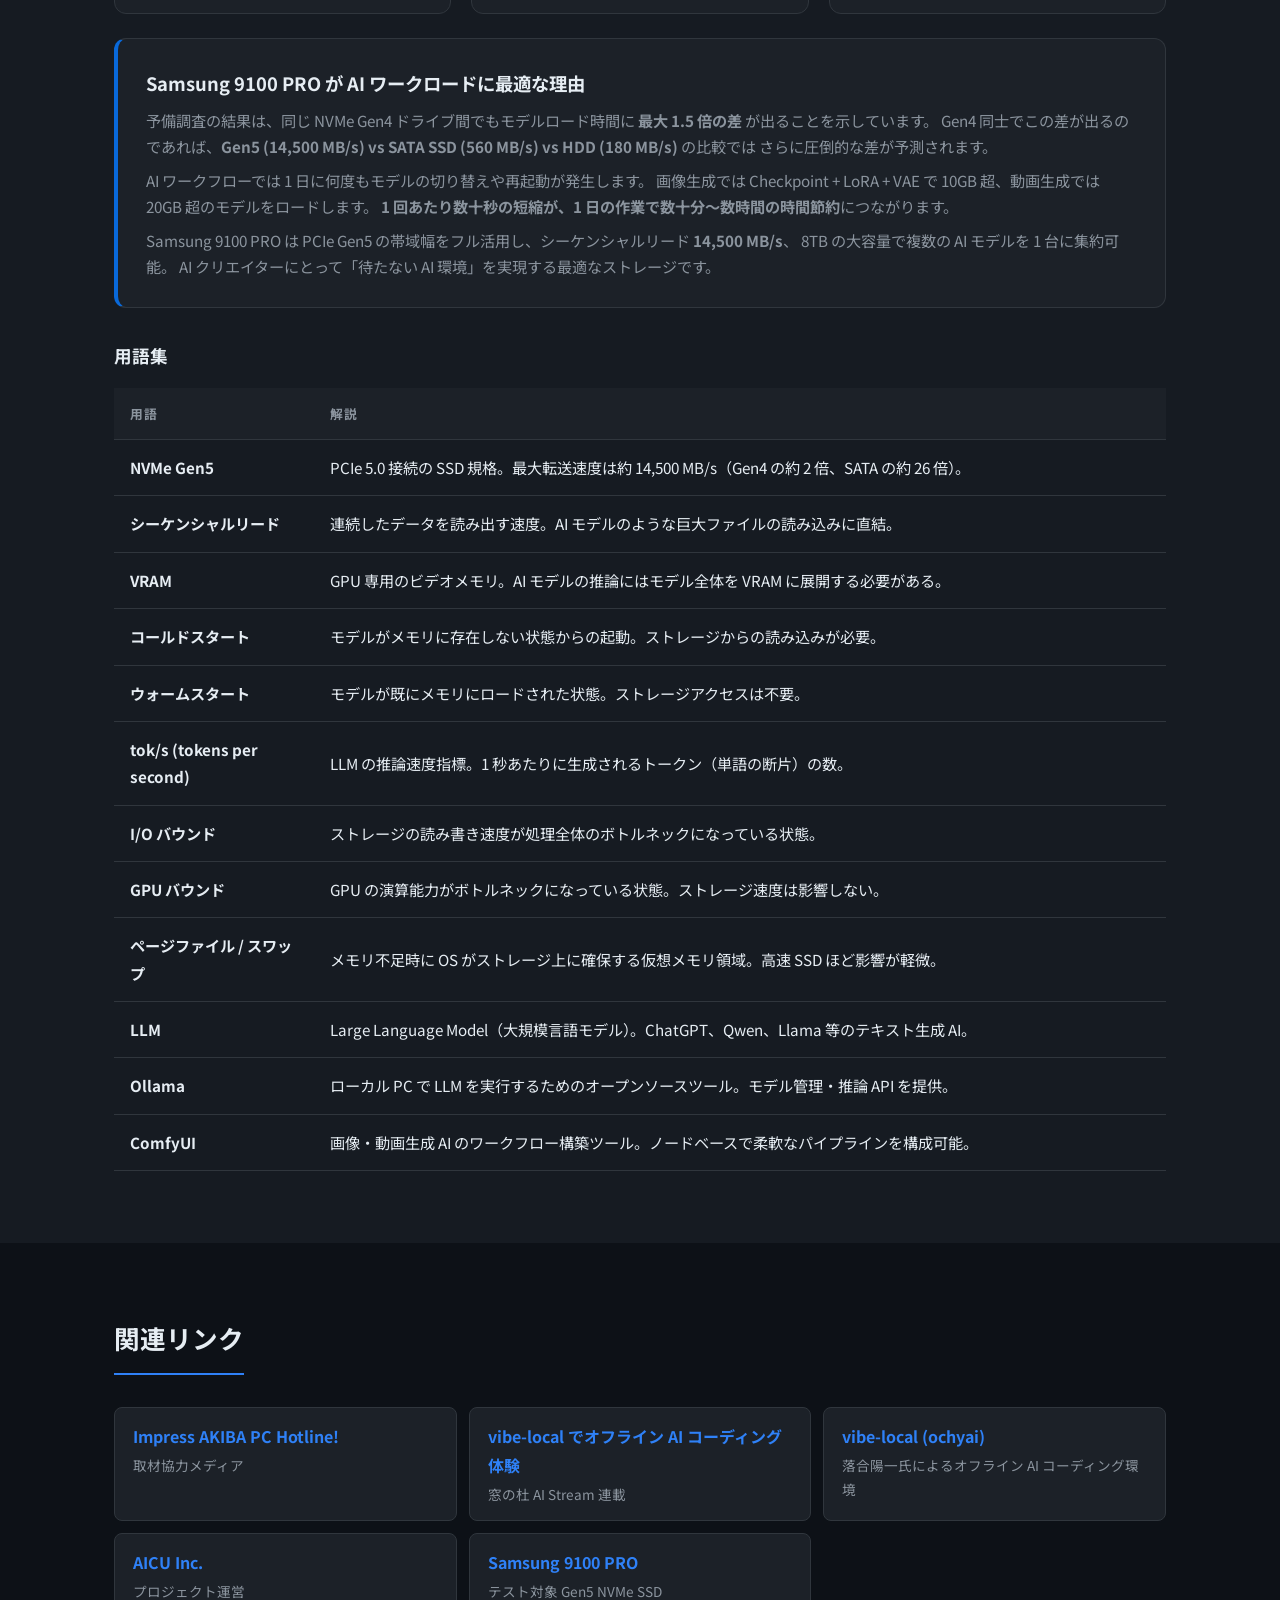
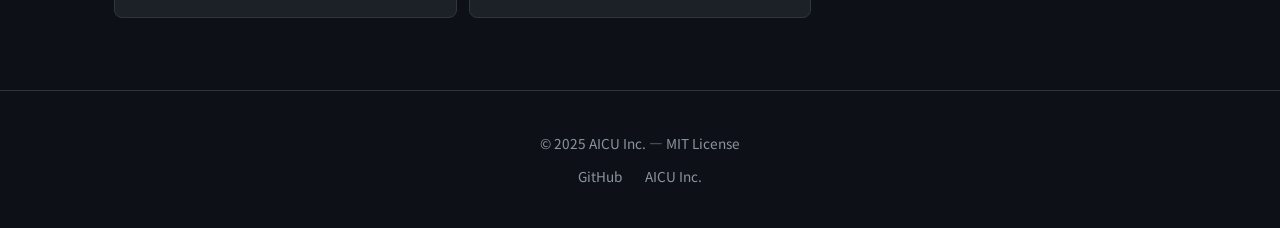
==== commit 9acfc6c9: "Add participation section, disk speed bench, TTS texts, result submission 1. LP: "この実験に参加して新しいデータを追加" ====
--- a/site/index.html
+++ b/site/index.html
@@ -45,6 +45,8 @@
 <section>
   <div class="container">
     <h2 class="section-title">テスト環境</h2>
+
+    <h3 style="margin-bottom:16px; font-size:1.2rem;">本実験環境（予定）</h3>
     <div class="spec-grid">
       <div class="spec-card">
         <div class="label">CPU</div>
@@ -54,7 +56,7 @@
       <div class="spec-card">
         <div class="label">GPU</div>
         <div class="value">NVIDIA RTX PRO 6000 Blackwell MAX-Q</div>
-        <div class="label" style="margin-top:4px">VRAM 96 GB</div>
+        <div class="label" style="margin-top:4px">VRAM 96 GB GDDR7</div>
       </div>
       <div class="spec-card">
         <div class="label">RAM</div>
@@ -64,6 +66,43 @@
       <div class="spec-card">
         <div class="label">OS</div>
         <div class="value">Windows 11 PRO</div>
+      </div>
+    </div>
+
+    <h3 style="margin-top:40px; margin-bottom:16px; font-size:1.2rem;">予備調査環境</h3>
+    <p style="margin-bottom:12px; color: var(--text-secondary); font-size:0.9rem;">
+      スクリプト検証・仮説構築のために使用した環境。本実験の参考値として掲載。
+    </p>
+    <div class="spec-grid">
+      <div class="spec-card">
+        <div class="label">マシン</div>
+        <div class="value"><a href="https://www.mouse-jp.co.jp/store/g/ggtune-p6i7g50bkabcw102dec/" target="_blank" rel="noopener">G-Tune P6-I7G50BK-A</a></div>
+        <div class="label" style="margin-top:4px">マウスコンピューター / 124,800円</div>
+      </div>
+      <div class="spec-card">
+        <div class="label">CPU</div>
+        <div class="value">Intel Core i7-12650H</div>
+        <div class="label" style="margin-top:4px">10コア / 16スレッド / 最大4.7GHz</div>
+      </div>
+      <div class="spec-card">
+        <div class="label">GPU</div>
+        <div class="value">NVIDIA GeForce RTX 4050 Laptop</div>
+        <div class="label" style="margin-top:4px">VRAM 6 GB GDDR6</div>
+      </div>
+      <div class="spec-card">
+        <div class="label">RAM</div>
+        <div class="value">DDR4-3200 32 GB</div>
+        <div class="label" style="margin-top:4px">16 GB &times; 2 デュアルチャネル</div>
+      </div>
+      <div class="spec-card">
+        <div class="label">ストレージ</div>
+        <div class="value">C: ALEG-850 1TB / D: KIOXIA EXCERIA G2 2TB</div>
+        <div class="label" style="margin-top:4px">いずれも NVMe Gen4</div>
+      </div>
+      <div class="spec-card">
+        <div class="label">OS</div>
+        <div class="value">Windows 11 Home</div>
+        <div class="label" style="margin-top:4px">Build 26220</div>
       </div>
     </div>
   </div>
@@ -181,6 +220,52 @@
   </div>
 </section>
 
+<!-- この実験に参加しよう -->
+<section id="participate">
+  <div class="container">
+    <h2 class="section-title">この実験に参加して新しいデータを追加しませんか?</h2>
+    <p style="margin-bottom:20px;">
+      あなたの PC でベンチマークを実行し、コミュニティの比較データに貢献できます。<br>
+      <strong>所要時間は約 10〜30 分</strong>。結果は自動的に集計され、このページに反映されます。
+    </p>
+    <div class="exp-grid">
+      <div class="exp-card">
+        <div class="exp-icon">1</div>
+        <h3>リポジトリをクローン</h3>
+        <pre class="code-block" style="margin-top:12px;"><code>git clone https://github.com/aicuai/aicu-bench
+cd aicu-bench</code></pre>
+      </div>
+      <div class="exp-card">
+        <div class="exp-icon">2</div>
+        <h3>Ollama をインストール</h3>
+        <p><a href="https://ollama.com/" target="_blank" rel="noopener">ollama.com</a> からダウンロード。各テスト対象ドライブにモデルを配置:</p>
+        <pre class="code-block" style="margin-top:12px;"><code>$env:OLLAMA_MODELS = "D:\ollama\models"
+ollama pull qwen3:8b</code></pre>
+      </div>
+      <div class="exp-card">
+        <div class="exp-icon">3</div>
+        <h3>ベンチマーク実行</h3>
+        <p>全自動スクリプトが前提条件チェック、ダウンロード計測、ベンチマーク、クリーンアップまで一気に実行します。</p>
+        <pre class="code-block" style="margin-top:12px;"><code>.\scripts\run_all_benchmarks.ps1 -Fresh</code></pre>
+      </div>
+      <div class="exp-card">
+        <div class="exp-icon">4</div>
+        <h3>結果を共有</h3>
+        <p>スクリプト終了時に結果が自動送信されます。<br>
+        手動で送信する場合:</p>
+        <pre class="code-block" style="margin-top:12px;"><code># 結果 JSON を確認
+cat results\bench_summary.json</code></pre>
+        <p style="margin-top:8px; font-size:0.85rem; color:var(--text-secondary);">
+          送信されるデータ: CPU/GPU/RAM スペック、ストレージ型番（シリアル番号はハッシュ化）、ベンチマーク結果。個人を特定する情報は含まれません。
+        </p>
+      </div>
+    </div>
+    <div style="margin-top:20px; text-align:center;">
+      <a href="https://github.com/aicuai/aicu-bench" class="cta" target="_blank" rel="noopener">GitHub で始める</a>
+    </div>
+  </div>
+</section>
+
 <!-- 計測結果 -->
 <section id="results">
   <div class="container">
@@ -194,17 +279,24 @@
 <script>
 (function(){
   var LABELS = {
-    vibe_local_load:   { name: 'Ollama モデルロード時間', unit: '秒', lower: true, icon: '>_' },
-    vibe_local_codegen:{ name: 'コード生成時間',          unit: '秒', lower: true, icon: '>_' },
+    disk_speed:                   { name: 'シーケンシャル速度 (1GB)', unit: 'MB/s', lower: false, icon: '\uD83D\uDCBE' },
+    vibe_local_load:              { name: 'Ollama モデルロード時間', unit: '秒', lower: true, icon: '>_' },
+    vibe_local_load_qwen3_8b:     { name: 'モデルロード (qwen3:8b)', unit: '秒', lower: true, icon: '>_' },
+    vibe_local_load_qwen3_1_7b:   { name: 'モデルロード (qwen3:1.7b)', unit: '秒', lower: true, icon: '>_' },
+    vibe_local_codegen:           { name: 'コード生成時間', unit: '秒', lower: true, icon: '>_' },
+    vibe_local_codegen_qwen3_8b:  { name: 'コード生成 (qwen3:8b)', unit: '秒', lower: true, icon: '>_' },
+    vibe_local_codegen_qwen3_1_7b:{ name: 'コード生成 (qwen3:1.7b)', unit: '秒', lower: true, icon: '>_' },
     comfyui_imggen:    { name: '画像生成 (z-image-turbo)',unit: '秒', lower: true, icon: '\uD83D\uDDBC' },
     comfyui_ltx:       { name: '動画生成 (LTX-Video)',    unit: '秒', lower: true, icon: '\uD83C\uDFAC' },
     qwen3tts:          { name: 'TTS 初動時間',            unit: '秒', lower: true, icon: '\uD83C\uDF99' }
   };
+  var DRIVE_COLORS = ['#2f81f7','#f0883e','#da3633','#3fb950','#a371f7','#79c0ff','#d2a8ff','#ffa657'];
   var DRIVE_META = {
-    D: { name: '9100 PRO (Gen5 NVMe)',      color: '#2f81f7', type: 'Gen5 NVMe' },
-    E: { name: '870 QVO (SATA SSD)',         color: '#f0883e', type: 'SATA SSD' },
-    F: { name: 'HDD 8TB',                   color: '#da3633', type: 'SATA HDD' },
-    G: { name: '9100 PRO ICY DOCK (Gen5)',   color: '#3fb950', type: 'Gen5 NVMe' }
+    C: { name: 'ALEG-850 (NVMe)',            color: '#8250df', type: 'NVMe Gen4' },
+    D: { name: '9100 PRO (Gen5 NVMe)',       color: '#0969da', type: 'Gen5 NVMe' },
+    E: { name: '870 QVO (SATA SSD)',         color: '#bf5700', type: 'SATA SSD' },
+    F: { name: 'HDD 8TB',                   color: '#cf222e', type: 'SATA HDD' },
+    G: { name: '9100 PRO ICY DOCK (Gen5)',   color: '#1a7f37', type: 'Gen5 NVMe' }
   };
 
   function fmtVal(v, decimals) {
@@ -214,7 +306,7 @@
   }
 
   function renderChart(key, exp) {
-    var meta = LABELS[key] || { name: key, unit: '秒', lower: true, icon: '' };
+    var meta = LABELS[key] || { name: (exp.model ? key.replace(/_/g,' ') + ' (' + exp.model + ')' : key), unit: '秒', lower: true, icon: '>_' };
     var order = exp.drive_order || Object.keys(exp.drives);
     var vals = [];
     for (var i = 0; i < order.length; i++) {
@@ -238,7 +330,7 @@
 
     for (var j = 0; j < vals.length; j++) {
       var item = vals[j];
-      var dm = DRIVE_META[item.drive] || { name: item.drive, color: '#8b949e', type: '' };
+      var dm = DRIVE_META[item.drive] || { name: item.drive, color: DRIVE_COLORS[j % DRIVE_COLORS.length], type: '' };
       var pct = maxVal > 0 ? (item.val / maxVal * 100) : 0;
       var isBest = (meta.lower && item.val === minVal) || (!meta.lower && item.val === maxVal);
       var speedup = '';
@@ -305,6 +397,32 @@
       html += '</div></div>';
     }
 
+    // read/write MB/s サブチャート (disk-speed)
+    var hasRW = vals.some(function(x){ return x.extra && (x.extra.read_mbs || x.extra.write_mbs); });
+    if (hasRW) {
+      // Write speed
+      var hasWrite = vals.some(function(x){ return x.extra && x.extra.write_mbs; });
+      if (hasWrite) {
+        var maxWr = Math.max.apply(null, vals.map(function(x){ return (x.extra && x.extra.write_mbs) || 0; }));
+        html += '<div class="chart-sub">';
+        html += '<h4 class="chart-sub-title">シーケンシャルライト (MB/s) — 高いほど高速</h4>';
+        html += '<div class="chart-bars">';
+        for (var w = 0; w < vals.length; w++) {
+          var iwr = vals[w];
+          var wrv = (iwr.extra && iwr.extra.write_mbs) || 0;
+          var dmw = DRIVE_META[iwr.drive] || { name: iwr.drive, color: '#8b949e' };
+          var pctw = maxWr > 0 ? (wrv / maxWr * 100) : 0;
+          html += '<div class="chart-row">';
+          html += '<div class="chart-label"><span class="chart-drive">' + iwr.drive + ':</span></div>';
+          html += '<div class="chart-bar-wrap">';
+          html += '<div class="chart-bar" style="width:' + Math.max(pctw, 2) + '%;background:' + dmw.color + '">';
+          html += '<span class="chart-val">' + Math.round(wrv) + ' MB/s</span>';
+          html += '</div></div></div>';
+        }
+        html += '</div></div>';
+      }
+    }
+
     html += '</div>';
     return html;
   }
@@ -316,18 +434,29 @@
       return;
     }
 
+    // データに含まれるドライブだけ凡例に表示
+    var usedDrives = {};
+    for (var ek in data.experiments) {
+      var eo = data.experiments[ek].drive_order || Object.keys(data.experiments[ek].drives);
+      for (var di = 0; di < eo.length; di++) usedDrives[eo[di]] = true;
+    }
     var html = '<div class="chart-legend">';
-    for (var d in DRIVE_META) {
-      html += '<span class="legend-item"><span class="legend-dot" style="background:' + DRIVE_META[d].color + '"></span>' + d + ': ' + DRIVE_META[d].type + '</span>';
+    for (var d in usedDrives) {
+      var dm0 = DRIVE_META[d] || { color: DRIVE_COLORS[Object.keys(usedDrives).indexOf(d) % DRIVE_COLORS.length], type: d };
+      html += '<span class="legend-item"><span class="legend-dot" style="background:' + dm0.color + '"></span>' + d + ': ' + dm0.type + '</span>';
     }
     html += '</div>';
 
-    var expOrder = ['vibe_local_load','vibe_local_codegen','comfyui_imggen','comfyui_ltx','qwen3tts'];
-    for (var i = 0; i < expOrder.length; i++) {
-      var k = expOrder[i];
-      if (data.experiments[k]) {
-        html += renderChart(k, data.experiments[k]);
-      }
+    // 表示順: 定義済みの順 → それ以外はアルファベット順
+    var prefOrder = ['disk_speed',
+      'vibe_local_load','vibe_local_load_qwen3_8b','vibe_local_load_qwen3_1_7b',
+      'vibe_local_codegen','vibe_local_codegen_qwen3_8b','vibe_local_codegen_qwen3_1_7b',
+      'comfyui_imggen','comfyui_ltx','qwen3tts'];
+    var allKeys = Object.keys(data.experiments);
+    var ordered = prefOrder.filter(function(k){ return allKeys.indexOf(k) >= 0; });
+    allKeys.forEach(function(k){ if (ordered.indexOf(k) < 0) ordered.push(k); });
+    for (var i = 0; i < ordered.length; i++) {
+      html += renderChart(ordered[i], data.experiments[ordered[i]]);
     }
 
     if (data.updated) {
@@ -339,6 +468,125 @@
   });
 })();
 </script>
+
+<!-- 予備調査からの仮説 -->
+<section>
+  <div class="container">
+    <h2 class="section-title">予備調査からの仮説</h2>
+    <p style="margin-bottom:16px; color: var(--text-secondary); font-size: 0.95rem;">
+      G-Tune P6-I7G50 (RTX 4050 Laptop / 32GB DDR4 / NVMe Gen4 &times;2) での予備計測データに基づく仮説。<br>
+      本実験 (RTX PRO 6000 96GB / 192GB DDR5 / Samsung 9100 PRO Gen5 NVMe) で検証予定。
+    </p>
+
+    <div class="exp-grid">
+      <div class="exp-card">
+        <h3>仮説 1: モデルロードはストレージ I/O バウンド</h3>
+        <p>
+          qwen3:1.7b (1.4GB) のモデルロード時間は D: (KIOXIA) が <strong>7.5秒</strong>、C: (ALEG-850, OS ドライブ) が <strong>10.9秒</strong>。
+          OS ドライブはバックグラウンド I/O（Windows Update、検索インデックス、アンチウイルス等）と競合するため、専用ドライブの方が安定して高速です。
+        </p>
+        <p style="margin-top:8px;">
+          <strong>解説:</strong> LLM のモデルファイルは数 GB〜数十 GB の巨大なバイナリです。
+          モデルロードとは、このファイルをストレージから GPU メモリ（VRAM）に転送する処理で、
+          ストレージの<strong>シーケンシャルリード速度</strong>が直接影響します。
+          Gen5 NVMe (約 14,500 MB/s) なら 5GB のモデルを理論上 <strong>0.3秒</strong> で読み出せますが、
+          HDD (約 180 MB/s) では <strong>28秒</strong> かかります。
+        </p>
+        <div class="exp-hypothesis">
+          本実験では Gen5 NVMe vs SATA SSD vs HDD で桁違いの差が出ると予測。<br>
+          Samsung 9100 PRO は Gen5 NVMe の中でもトップクラスの読み出し性能を持ち、
+          AI モデルの起動時間を最小化できる最適なストレージです。
+        </div>
+      </div>
+
+      <div class="exp-card">
+        <h3>仮説 2: 推論速度はストレージに依存しない</h3>
+        <p>
+          コード生成速度は C: が <strong>23.45 tok/s</strong>、D: が <strong>19.38 tok/s</strong>。
+          モデルが VRAM にロード済みであれば、推論（トークン生成）は GPU 演算能力とメモリ帯域に依存し、
+          ストレージ速度は無関係になるはずです。
+          予備調査でのドライブ間の差（約 17%）は、OS の負荷変動やメモリ帯域の差によるものと推定されます。
+        </p>
+        <p style="margin-top:8px;">
+          <strong>解説:</strong> 推論（inference）とは、ロード済みのモデルを使って実際にテキストや画像を生成する処理です。
+          この段階ではデータは既に VRAM 上にあるため、ストレージへのアクセスは発生しません。
+          <strong>tok/s</strong>（tokens per second）は 1 秒あたりの生成トークン数で、推論速度の標準的な指標です。
+        </p>
+        <div class="exp-hypothesis">
+          本実験では全ドライブで推論速度がほぼ同一になると予測。<br>
+          これは逆に、ストレージの影響がモデルロード時に集中することを意味し、
+          高速ストレージの価値は「待ち時間の短縮」に直結します。
+          Samsung 9100 PRO を使えば、AI ツールの起動やモデル切り替えのたびに数十秒〜数分の短縮が期待できます。
+        </div>
+      </div>
+
+      <div class="exp-card">
+        <h3>仮説 3: VRAM 不足時はストレージがスワップのボトルネック</h3>
+        <p>
+          qwen3:8b (5.2GB) は RTX 4050 (6GB VRAM) でギリギリ動作。
+          VRAM に収まりきらないモデルの一部がシステムメモリや仮想メモリ（ページファイル）に退避される場合、
+          推論中にもストレージアクセスが発生し、ストレージ速度が推論速度にも影響する可能性があります。
+        </p>
+        <p style="margin-top:8px;">
+          <strong>解説:</strong> <strong>VRAM</strong> は GPU 専用の高速メモリです。モデルが VRAM に収まらない場合、
+          OS はシステムメモリ（RAM）や<strong>ページファイル</strong>（ストレージ上の仮想メモリ）を使って不足分を補います。
+          この「スワップ」が頻繁に発生すると、ストレージの速度が推論性能のボトルネックになります。
+          近年の AI モデルは大型化が進んでおり（70B パラメータモデルは 40GB 以上）、
+          VRAM 不足は多くのユーザーにとって現実的な問題です。
+        </p>
+        <div class="exp-hypothesis">
+          96GB VRAM の本実験環境では発生しにくいが、一般的なゲーミング PC（8〜16GB VRAM）では重要な知見。<br>
+          VRAM 不足時こそ Samsung 9100 PRO のような高速 NVMe SSD が真価を発揮します。
+          HDD でスワップが発生すると推論速度が数十分の一に低下する可能性があります。
+        </div>
+      </div>
+    </div>
+
+    <!-- Samsung 視点 -->
+    <div class="exp-card" style="margin-top:24px; border-left: 4px solid #0969da;">
+      <h3>Samsung 9100 PRO が AI ワークロードに最適な理由</h3>
+      <p>
+        予備調査の結果は、同じ NVMe Gen4 ドライブ間でもモデルロード時間に <strong>最大 1.5 倍の差</strong> が出ることを示しています。
+        Gen4 同士でこの差が出るのであれば、<strong>Gen5 (14,500 MB/s) vs SATA SSD (560 MB/s) vs HDD (180 MB/s)</strong> の比較では
+        さらに圧倒的な差が予測されます。
+      </p>
+      <p style="margin-top:8px;">
+        AI ワークフローでは 1 日に何度もモデルの切り替えや再起動が発生します。
+        画像生成では Checkpoint + LoRA + VAE で 10GB 超、動画生成では 20GB 超のモデルをロードします。
+        <strong>1 回あたり数十秒の短縮が、1 日の作業で数十分〜数時間の時間節約</strong>につながります。
+      </p>
+      <p style="margin-top:8px;">
+        Samsung 9100 PRO は PCIe Gen5 の帯域幅をフル活用し、シーケンシャルリード <strong>14,500 MB/s</strong>、
+        8TB の大容量で複数の AI モデルを 1 台に集約可能。
+        AI クリエイターにとって「待たない AI 環境」を実現する最適なストレージです。
+      </p>
+    </div>
+
+    <!-- 用語集 -->
+    <div style="margin-top:32px;">
+      <h3 style="font-size:1.1rem; margin-bottom:16px;">用語集</h3>
+      <table class="storage-table">
+        <thead>
+          <tr><th style="width:200px;">用語</th><th>解説</th></tr>
+        </thead>
+        <tbody>
+          <tr><td><strong>NVMe Gen5</strong></td><td>PCIe 5.0 接続の SSD 規格。最大転送速度は約 14,500 MB/s（Gen4 の約 2 倍、SATA の約 26 倍）。</td></tr>
+          <tr><td><strong>シーケンシャルリード</strong></td><td>連続したデータを読み出す速度。AI モデルのような巨大ファイルの読み込みに直結。</td></tr>
+          <tr><td><strong>VRAM</strong></td><td>GPU 専用のビデオメモリ。AI モデルの推論にはモデル全体を VRAM に展開する必要がある。</td></tr>
+          <tr><td><strong>コールドスタート</strong></td><td>モデルがメモリに存在しない状態からの起動。ストレージからの読み込みが必要。</td></tr>
+          <tr><td><strong>ウォームスタート</strong></td><td>モデルが既にメモリにロードされた状態。ストレージアクセスは不要。</td></tr>
+          <tr><td><strong>tok/s (tokens per second)</strong></td><td>LLM の推論速度指標。1 秒あたりに生成されるトークン（単語の断片）の数。</td></tr>
+          <tr><td><strong>I/O バウンド</strong></td><td>ストレージの読み書き速度が処理全体のボトルネックになっている状態。</td></tr>
+          <tr><td><strong>GPU バウンド</strong></td><td>GPU の演算能力がボトルネックになっている状態。ストレージ速度は影響しない。</td></tr>
+          <tr><td><strong>ページファイル / スワップ</strong></td><td>メモリ不足時に OS がストレージ上に確保する仮想メモリ領域。高速 SSD ほど影響が軽微。</td></tr>
+          <tr><td><strong>LLM</strong></td><td>Large Language Model（大規模言語モデル）。ChatGPT、Qwen、Llama 等のテキスト生成 AI。</td></tr>
+          <tr><td><strong>Ollama</strong></td><td>ローカル PC で LLM を実行するためのオープンソースツール。モデル管理・推論 API を提供。</td></tr>
+          <tr><td><strong>ComfyUI</strong></td><td>画像・動画生成 AI のワークフロー構築ツール。ノードベースで柔軟なパイプラインを構成可能。</td></tr>
+        </tbody>
+      </table>
+    </div>
+  </div>
+</section>
 
 <!-- 関連リンク -->
 <section>
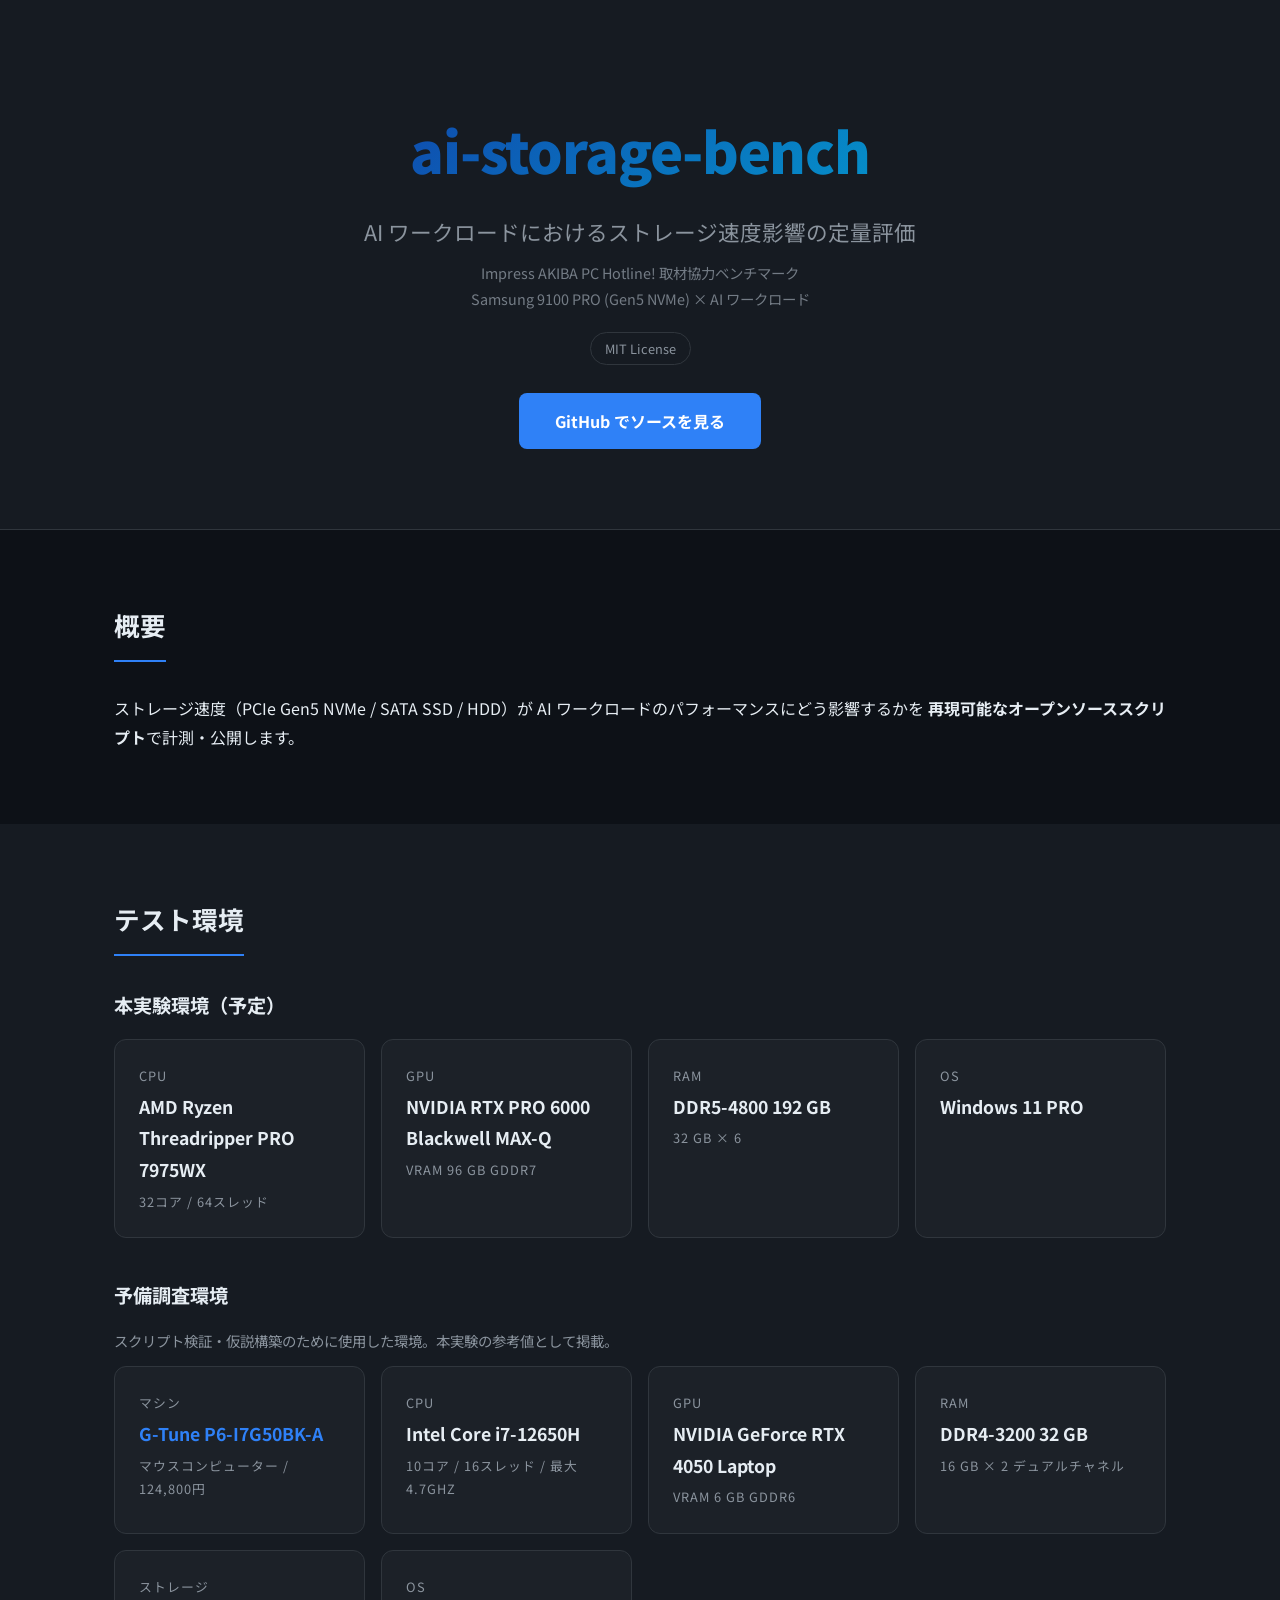
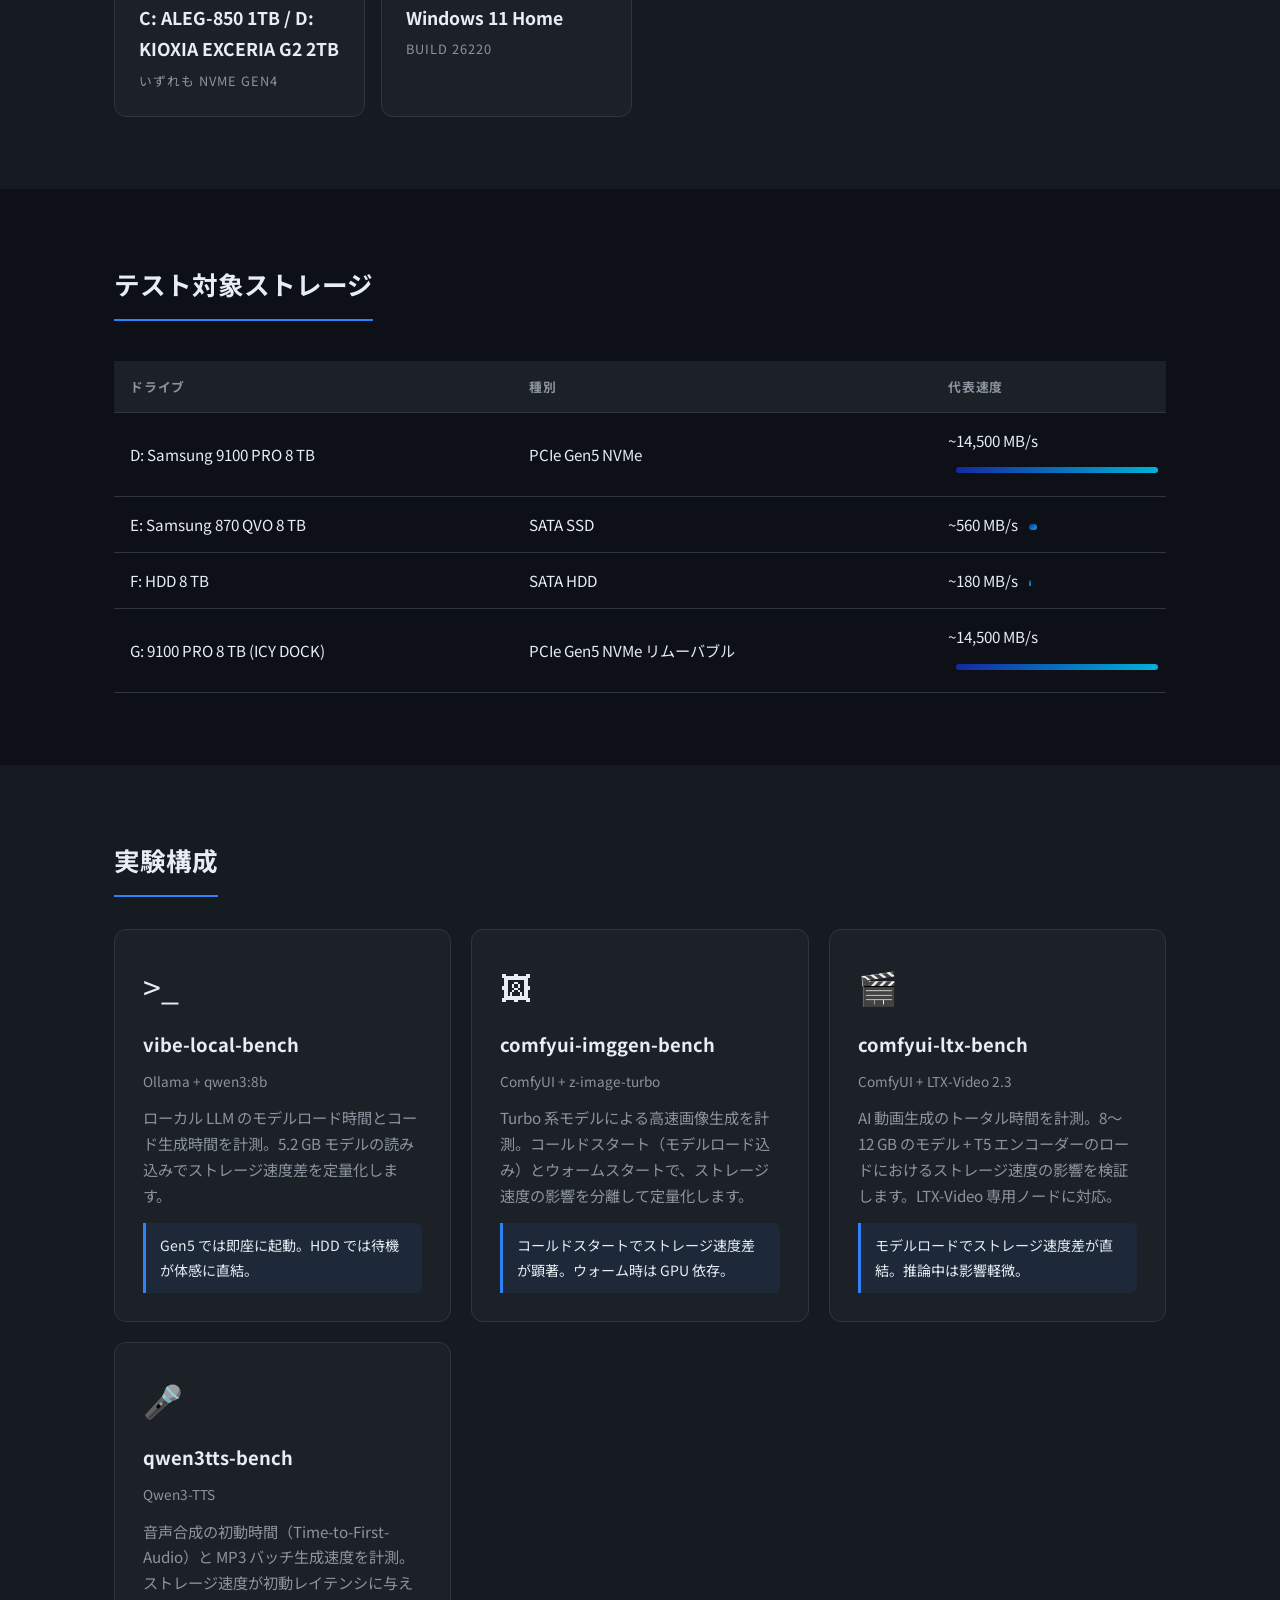
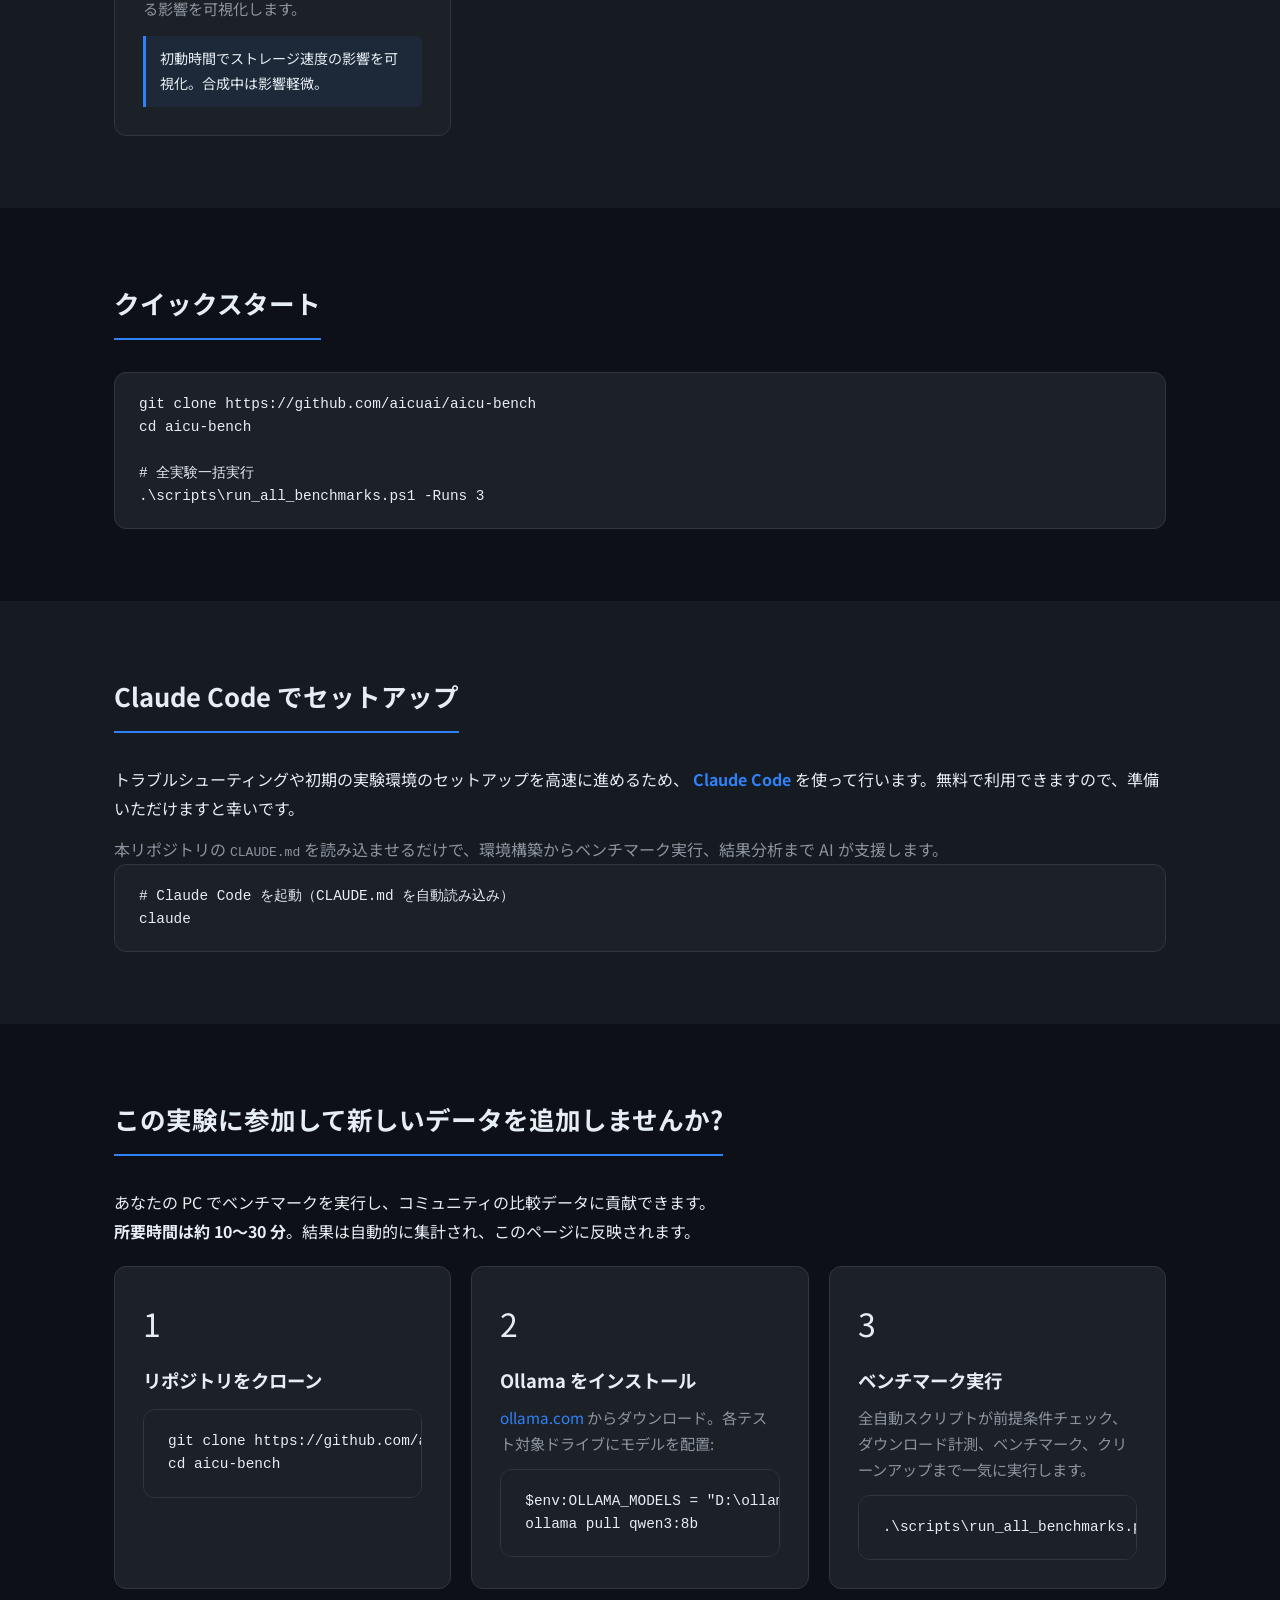
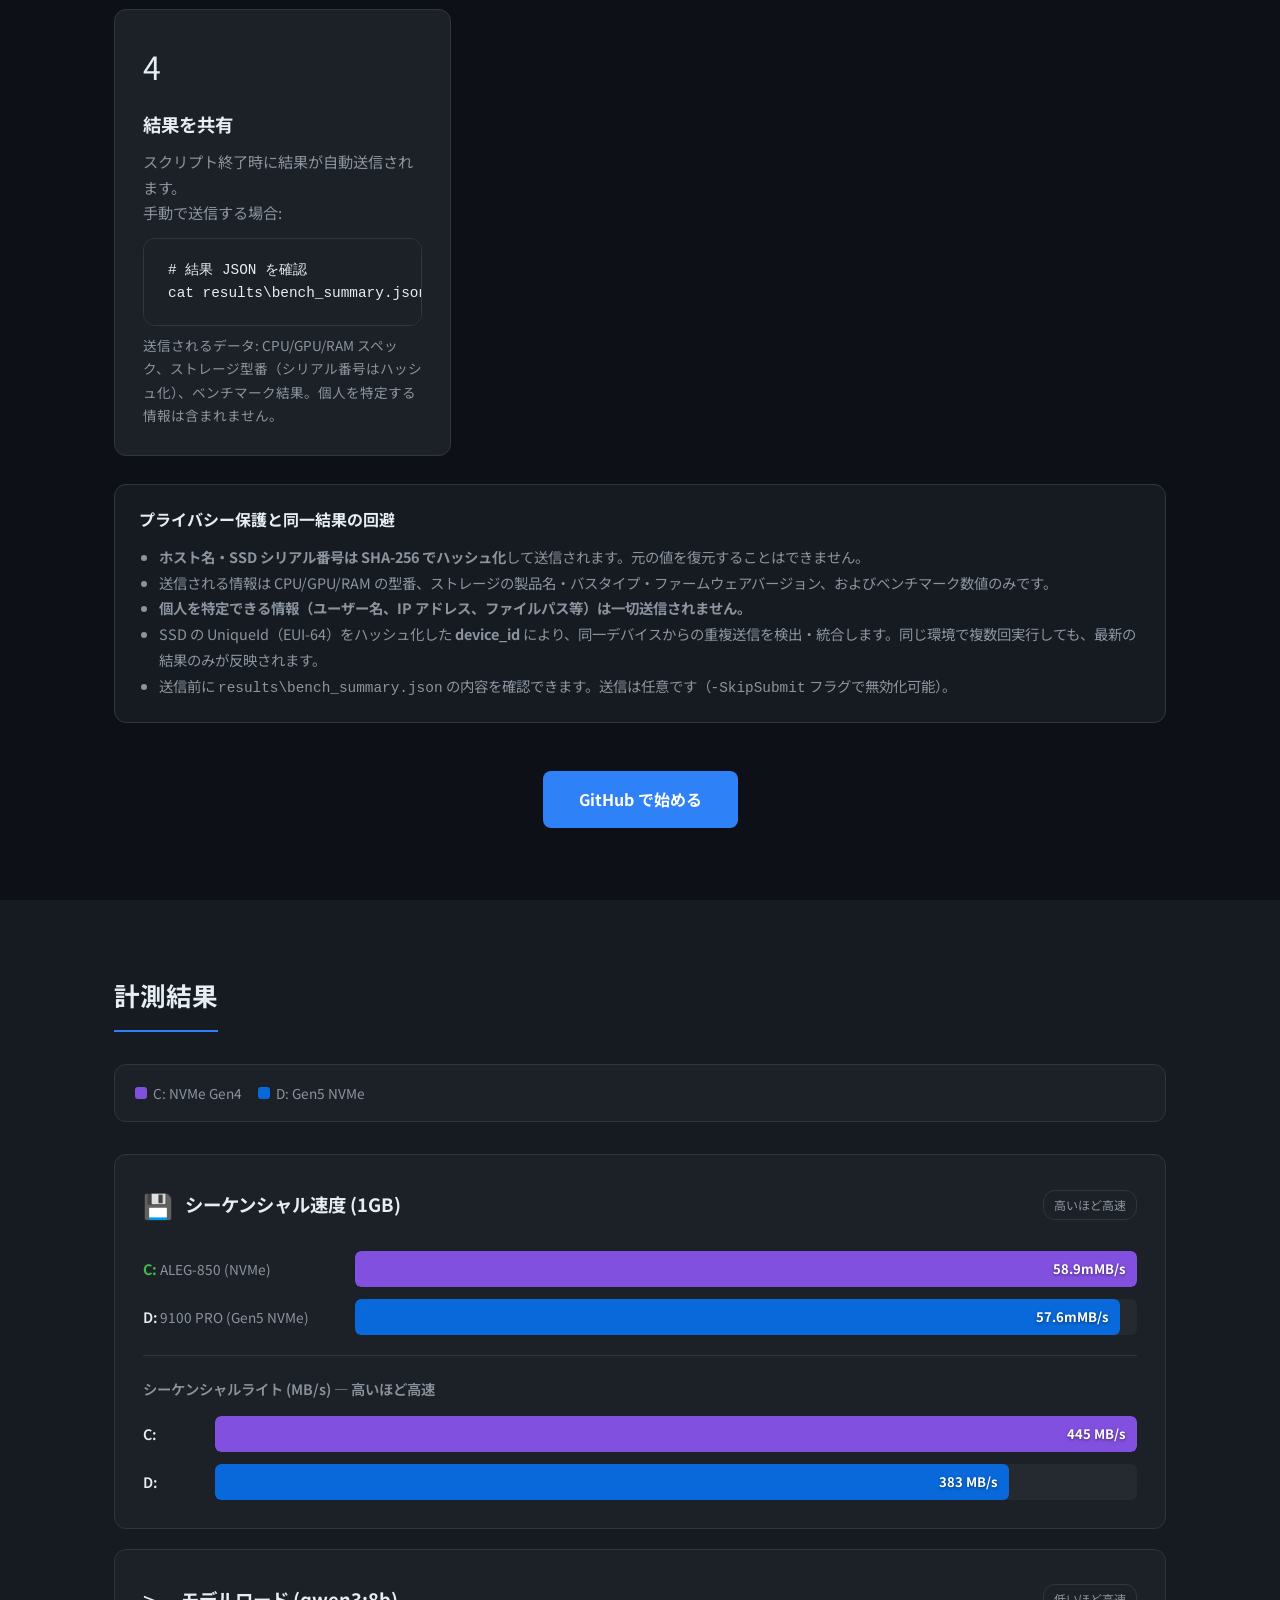
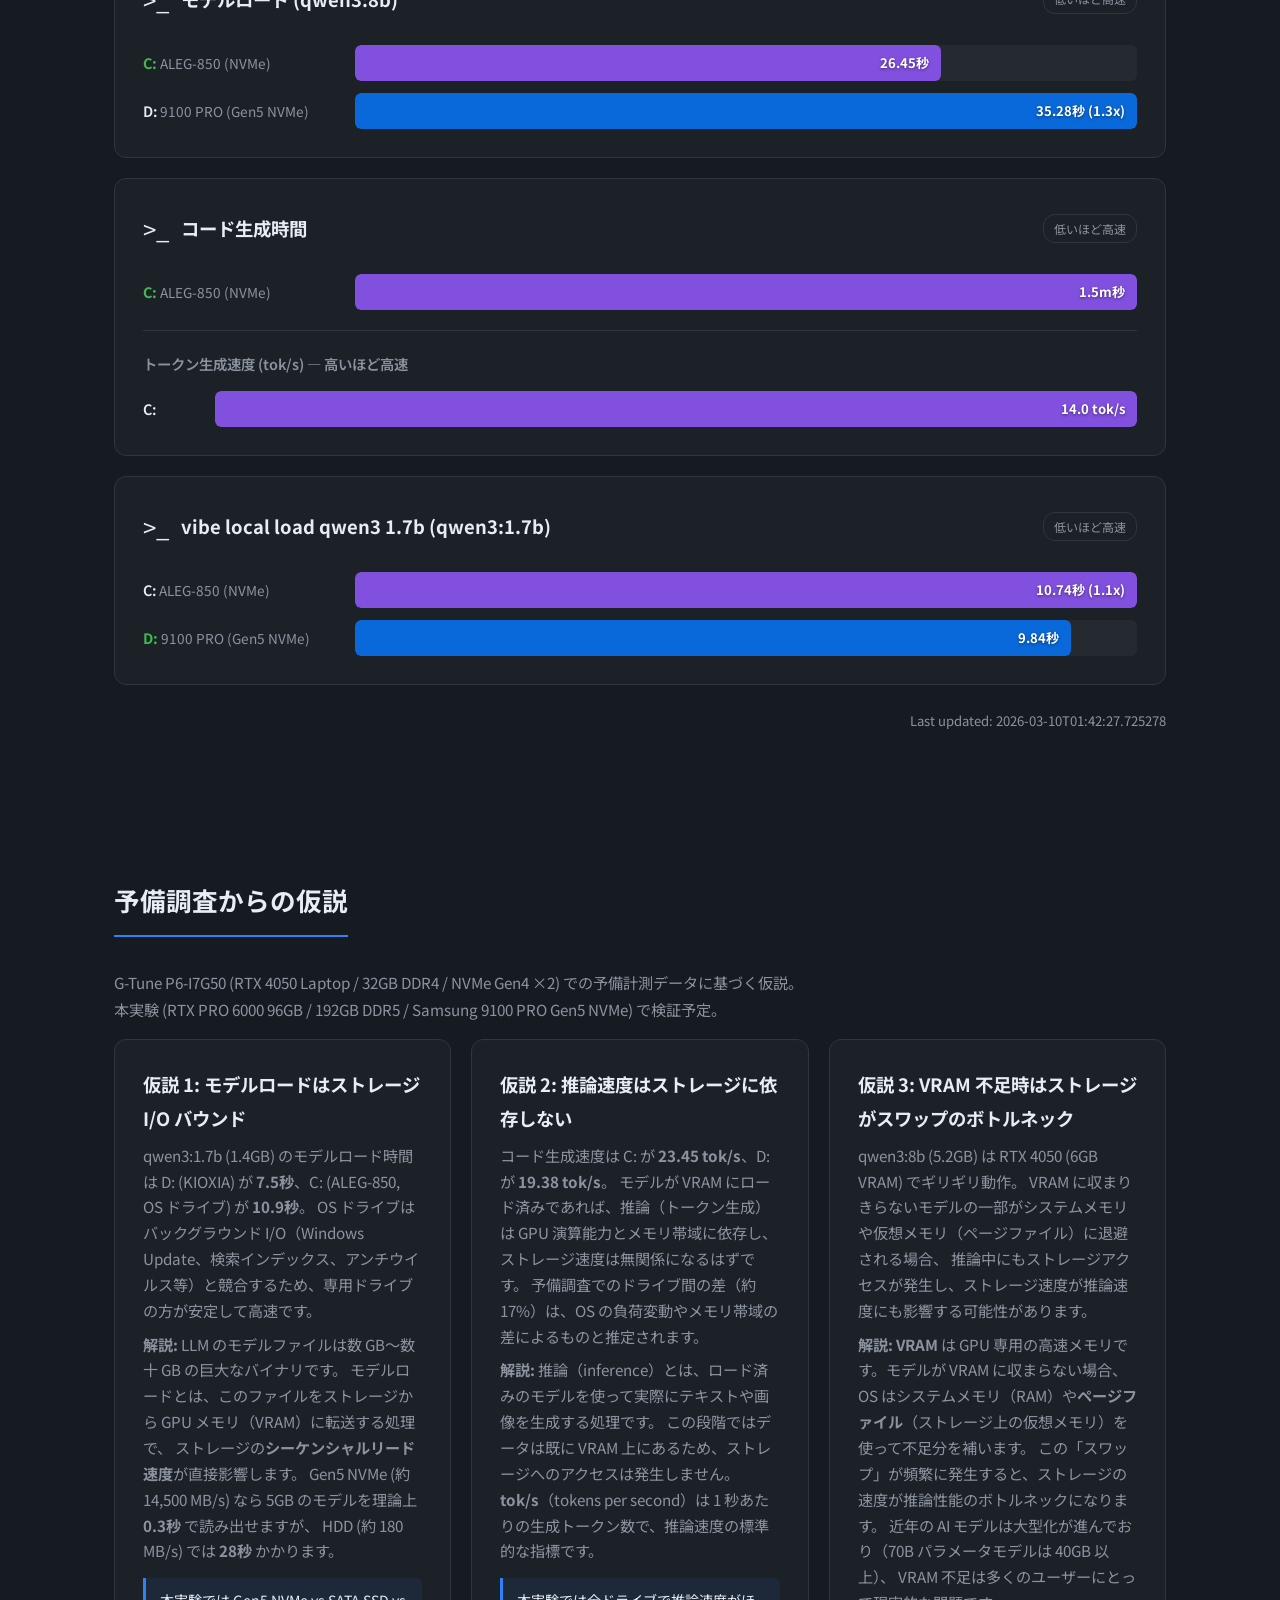
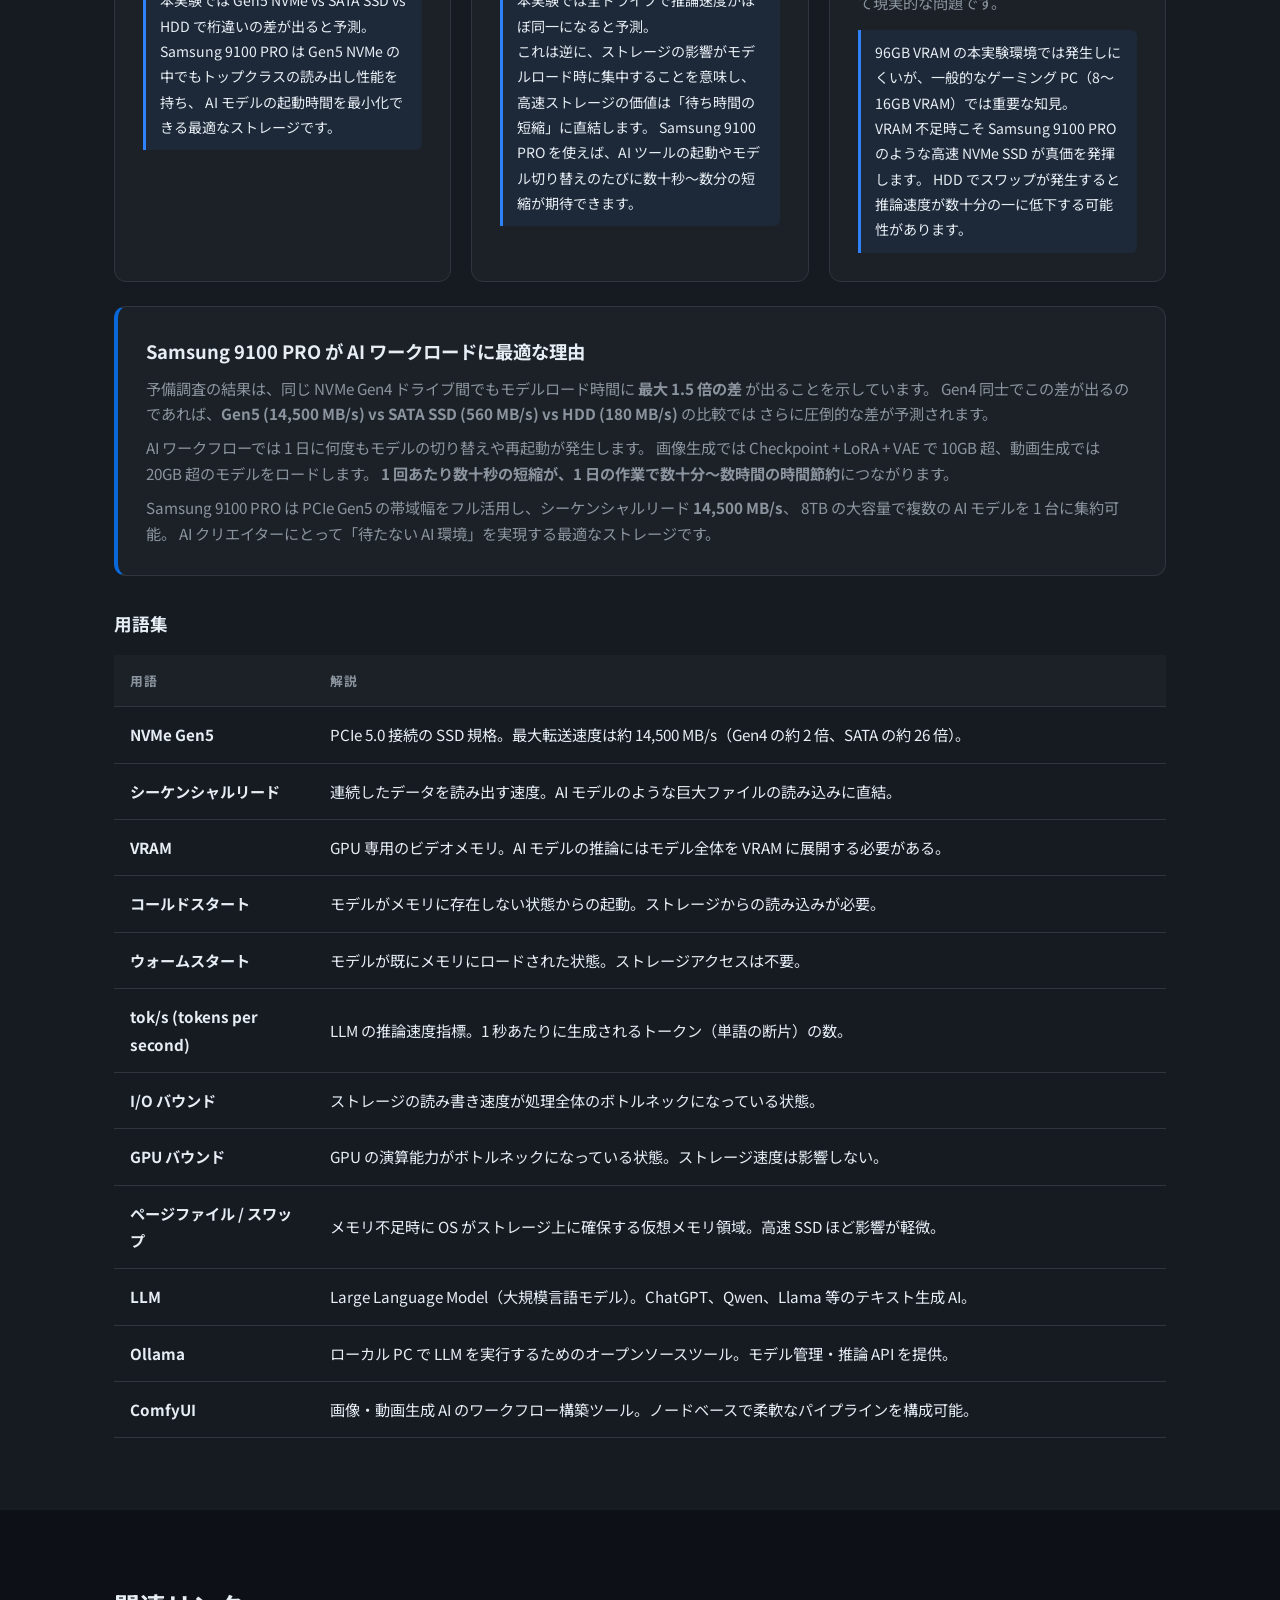
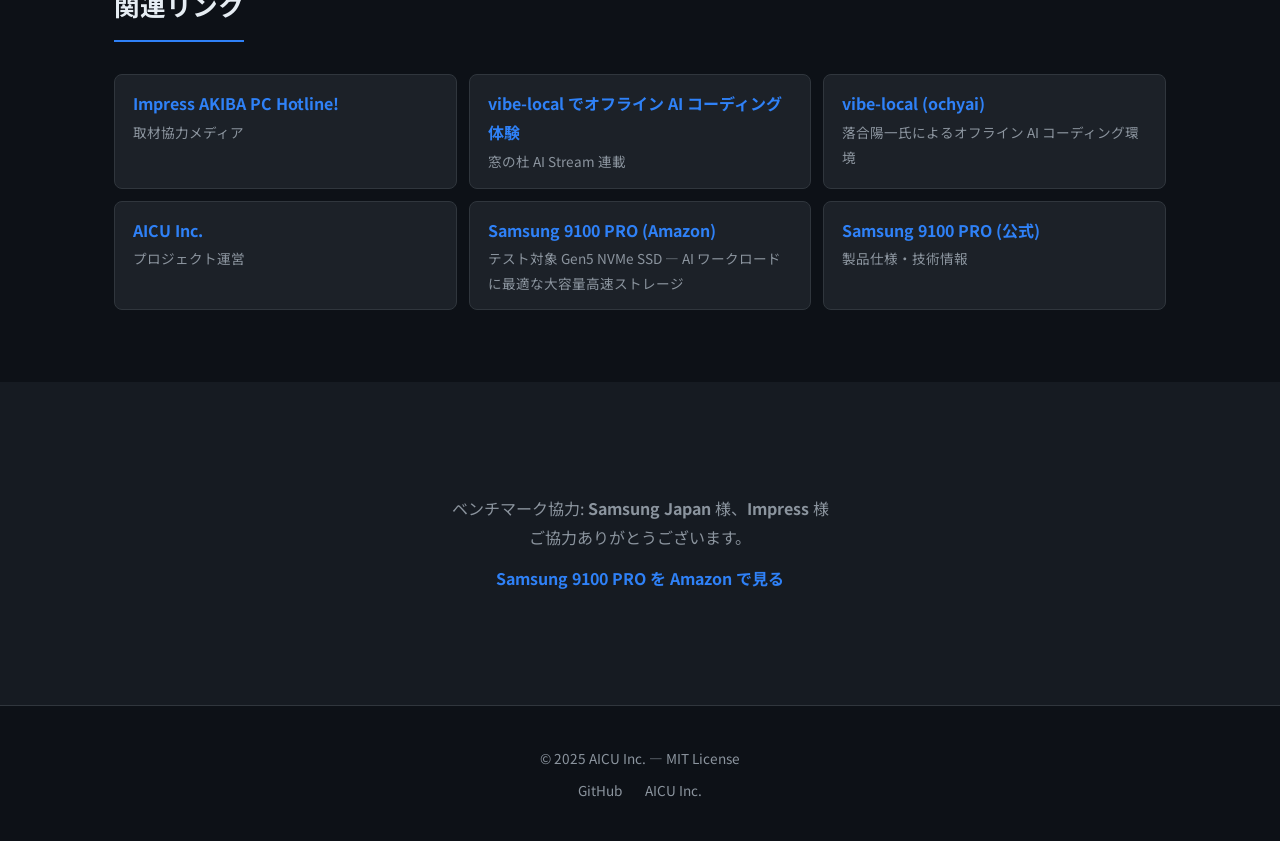
==== commit e0fb1804: "Add privacy/dedup notice, acknowledgments, Samsung affiliate link - Participation section: add priva" ====
--- a/site/index.html
+++ b/site/index.html
@@ -260,6 +260,18 @@
         </p>
       </div>
     </div>
+    <!-- プライバシーと重複回避 -->
+    <div style="margin-top:28px; padding:20px 24px; background:var(--bg-secondary); border:1px solid var(--border); border-radius:var(--radius);">
+      <h4 style="margin-bottom:10px;">プライバシー保護と同一結果の回避</h4>
+      <ul style="list-style:disc; padding-left:20px; color:var(--text-secondary); font-size:0.9rem; line-height:1.8;">
+        <li><strong>ホスト名・SSD シリアル番号は SHA-256 でハッシュ化</strong>して送信されます。元の値を復元することはできません。</li>
+        <li>送信される情報は CPU/GPU/RAM の型番、ストレージの製品名・バスタイプ・ファームウェアバージョン、およびベンチマーク数値のみです。</li>
+        <li><strong>個人を特定できる情報（ユーザー名、IP アドレス、ファイルパス等）は一切送信されません。</strong></li>
+        <li>SSD の UniqueId（EUI-64）をハッシュ化した <strong>device_id</strong> により、同一デバイスからの重複送信を検出・統合します。同じ環境で複数回実行しても、最新の結果のみが反映されます。</li>
+        <li>送信前に <code>results\bench_summary.json</code> の内容を確認できます。送信は任意です（<code>-SkipSubmit</code> フラグで無効化可能）。</li>
+      </ul>
+    </div>
+
     <div style="margin-top:20px; text-align:center;">
       <a href="https://github.com/aicuai/aicu-bench" class="cta" target="_blank" rel="noopener">GitHub で始める</a>
     </div>
@@ -610,10 +622,27 @@
         <div class="link-desc">プロジェクト運営</div>
       </li>
       <li>
-        <a href="https://www.samsung.com/semiconductor/minisite/ssd/product/consumer/9100pro/" target="_blank" rel="noopener">Samsung 9100 PRO</a>
-        <div class="link-desc">テスト対象 Gen5 NVMe SSD</div>
+        <a href="https://amzn.to/46JRoWE" target="_blank" rel="noopener">Samsung 9100 PRO (Amazon)</a>
+        <div class="link-desc">テスト対象 Gen5 NVMe SSD &mdash; AI ワークロードに最適な大容量高速ストレージ</div>
+      </li>
+      <li>
+        <a href="https://www.samsung.com/semiconductor/minisite/ssd/product/consumer/9100pro/" target="_blank" rel="noopener">Samsung 9100 PRO (公式)</a>
+        <div class="link-desc">製品仕様・技術情報</div>
       </li>
     </ul>
+  </div>
+</section>
+
+<!-- 謝辞 -->
+<section>
+  <div class="container" style="text-align:center; padding: 40px 24px;">
+    <p style="font-size:1rem; color:var(--text-secondary); line-height:1.8;">
+      ベンチマーク協力: <strong>Samsung Japan</strong> 様、<strong>Impress</strong> 様<br>
+      ご協力ありがとうございます。
+    </p>
+    <p style="margin-top:12px;">
+      <a href="https://amzn.to/46JRoWE" target="_blank" rel="noopener" style="font-weight:700;">Samsung 9100 PRO を Amazon で見る</a>
+    </p>
   </div>
 </section>
 
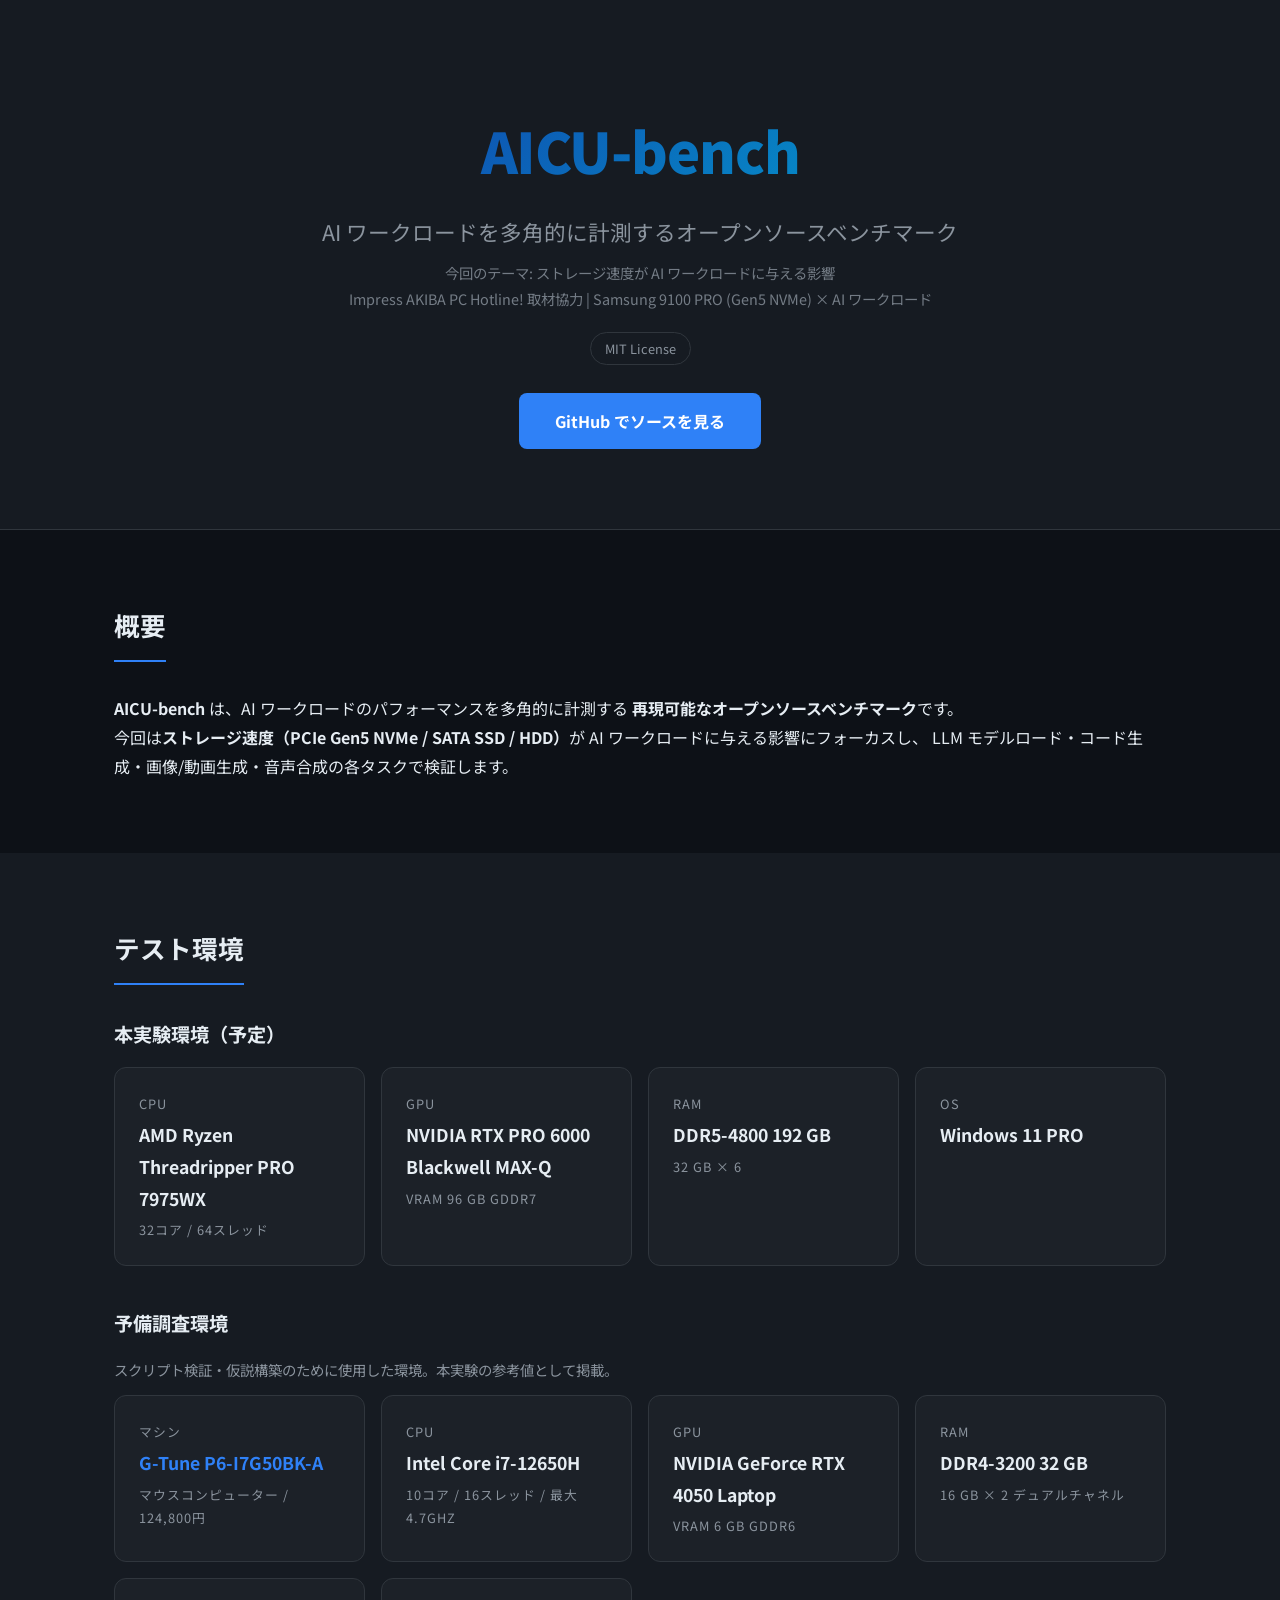
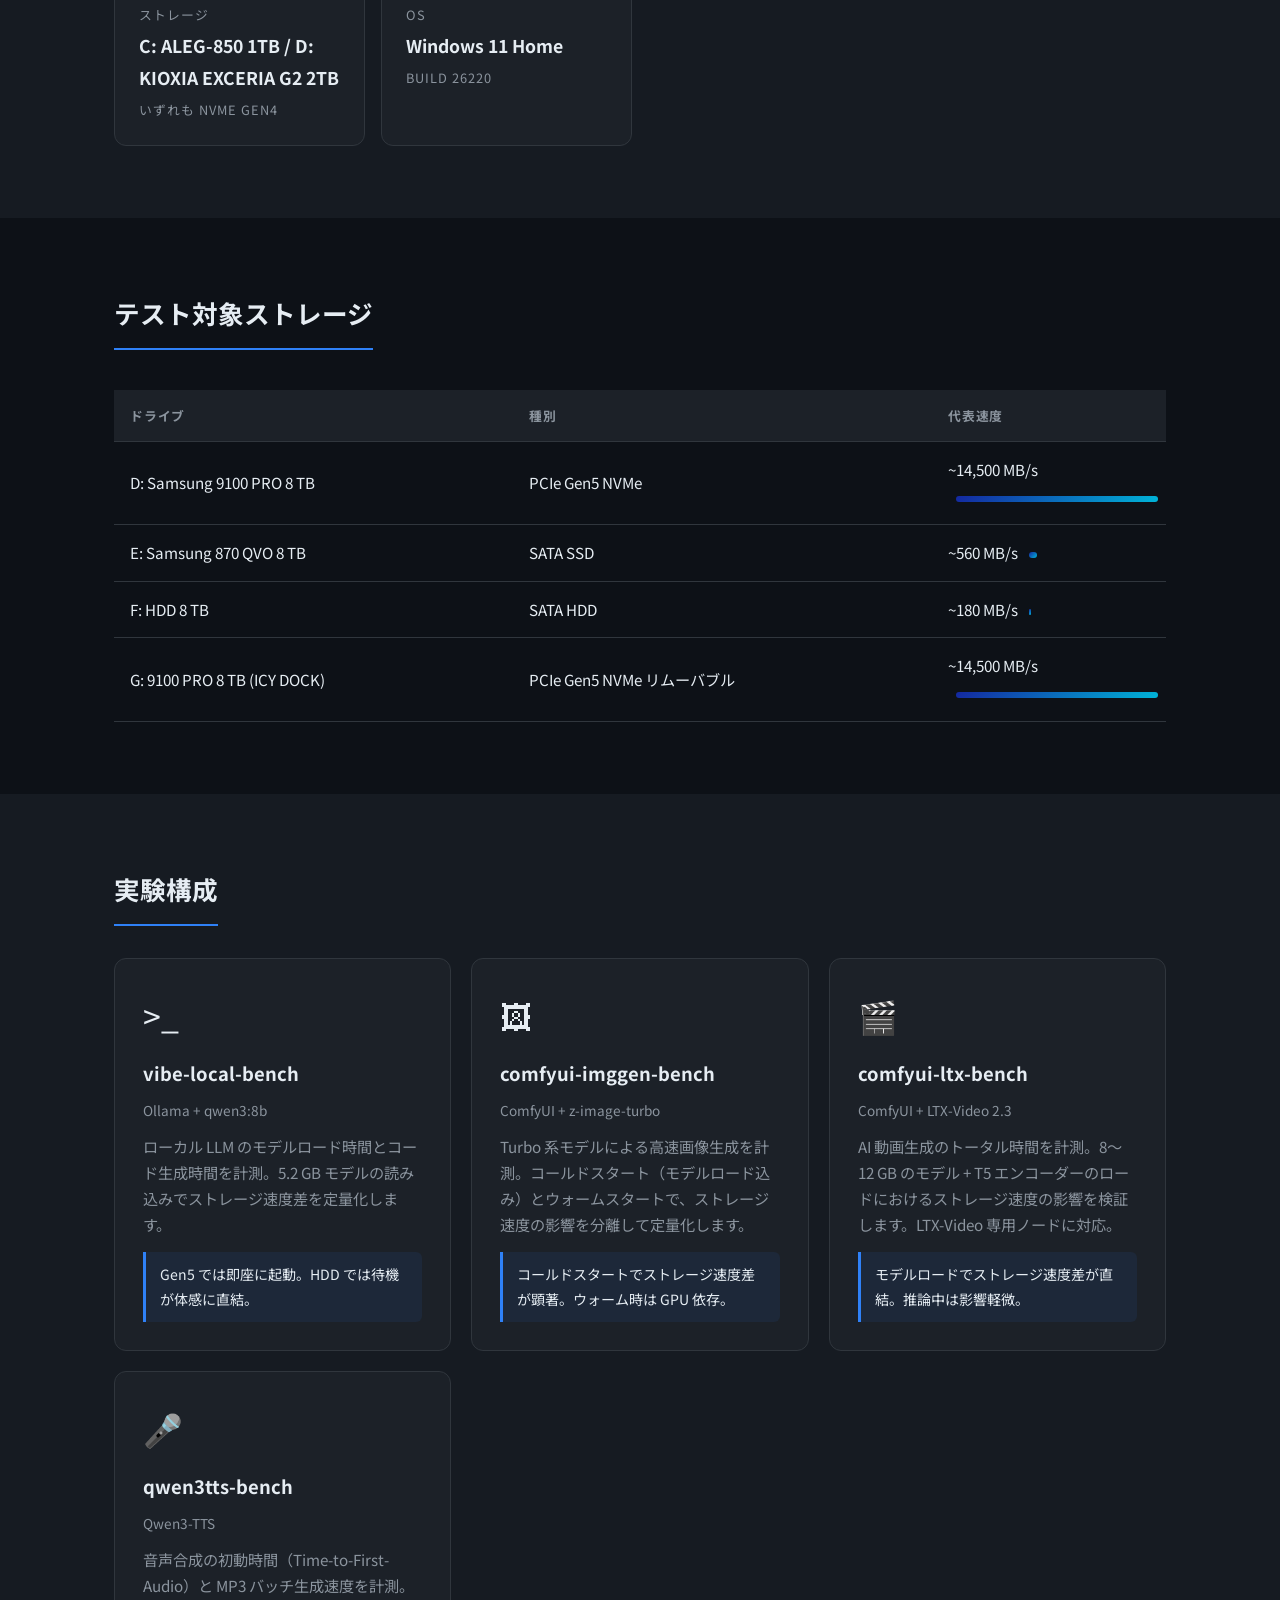
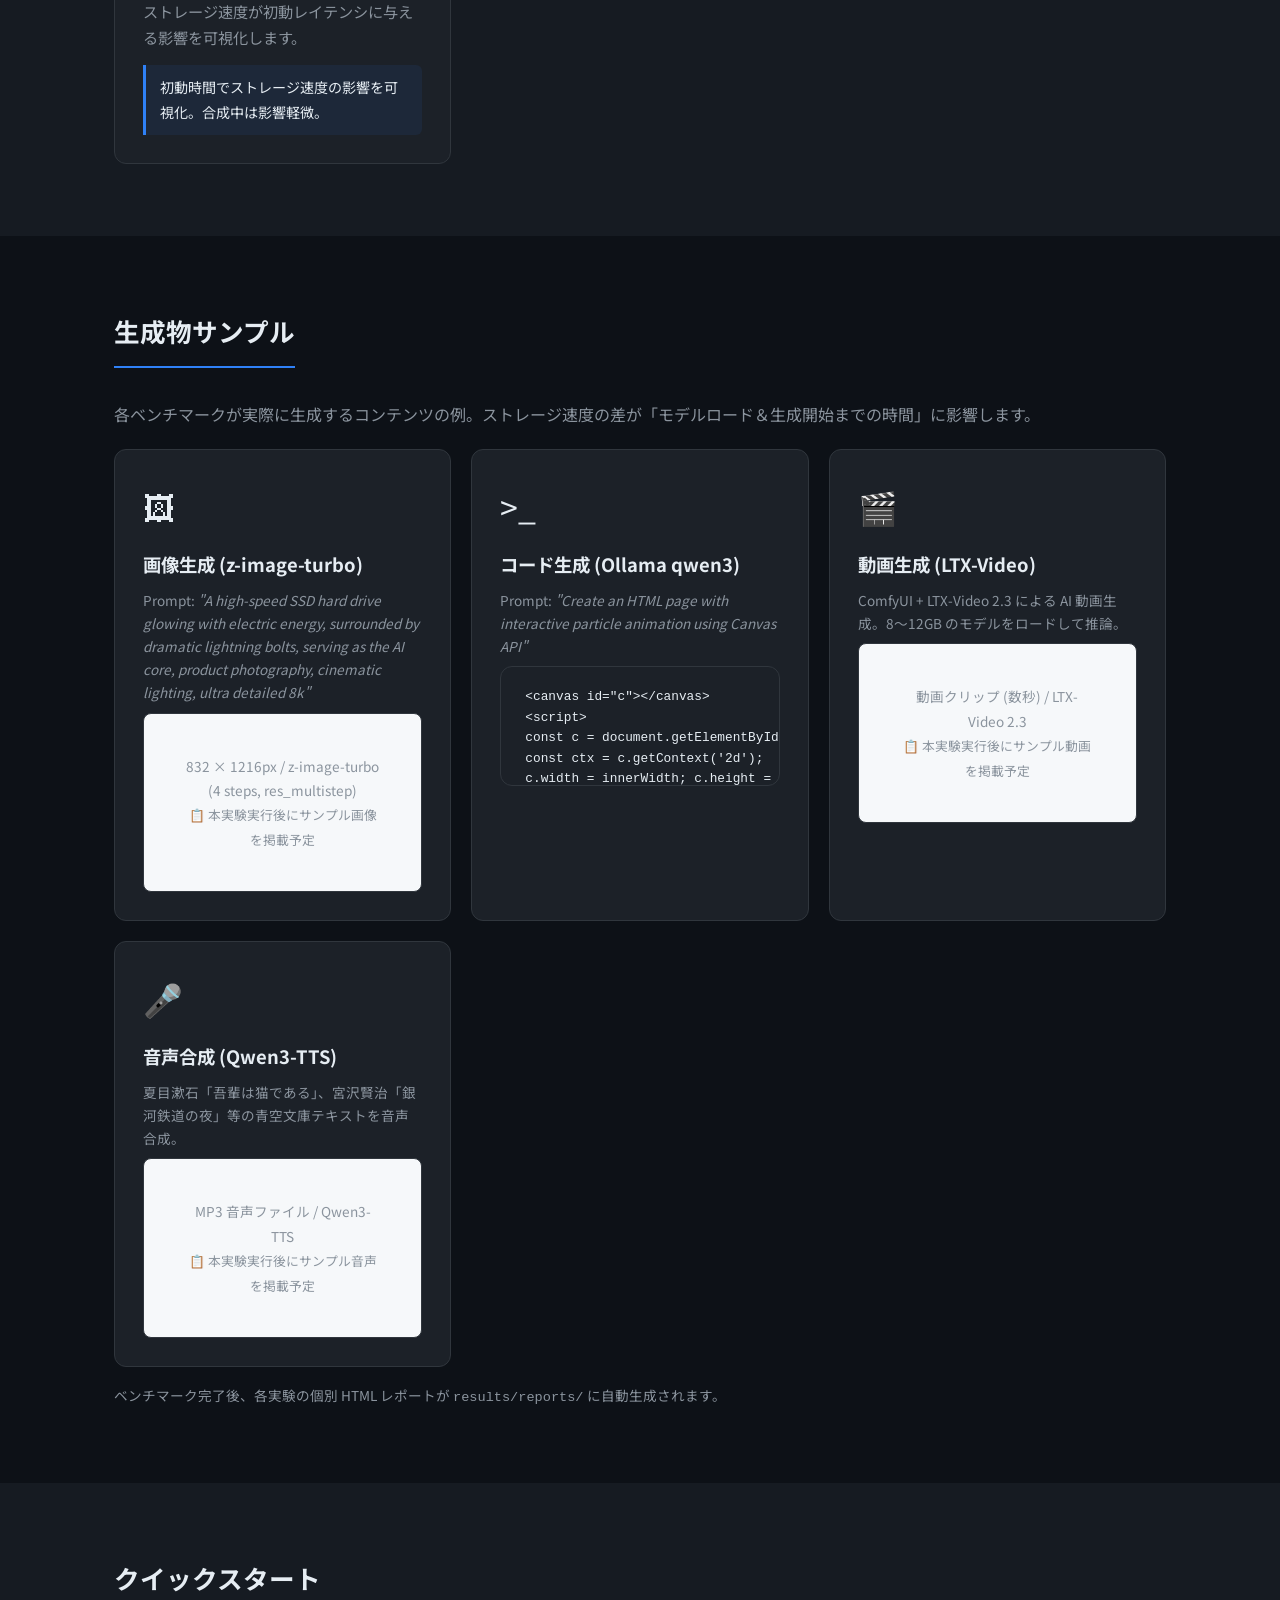
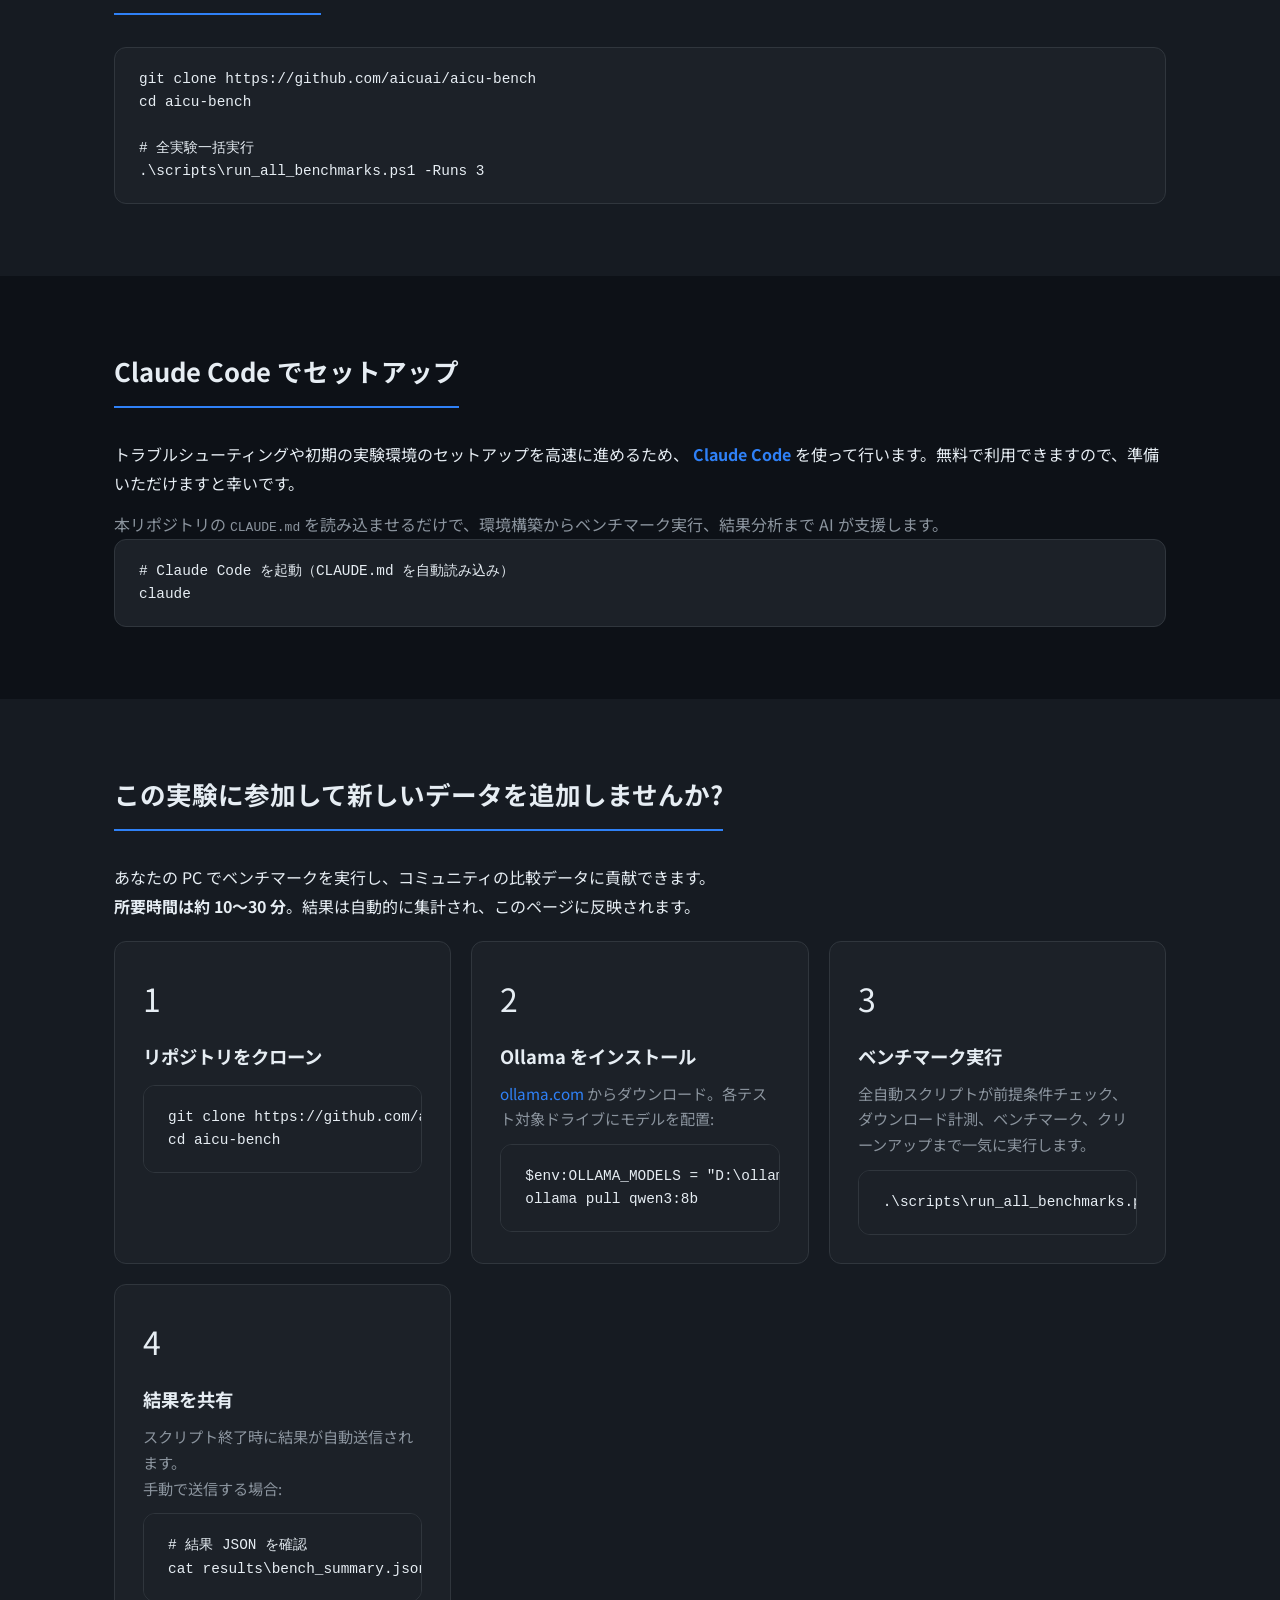
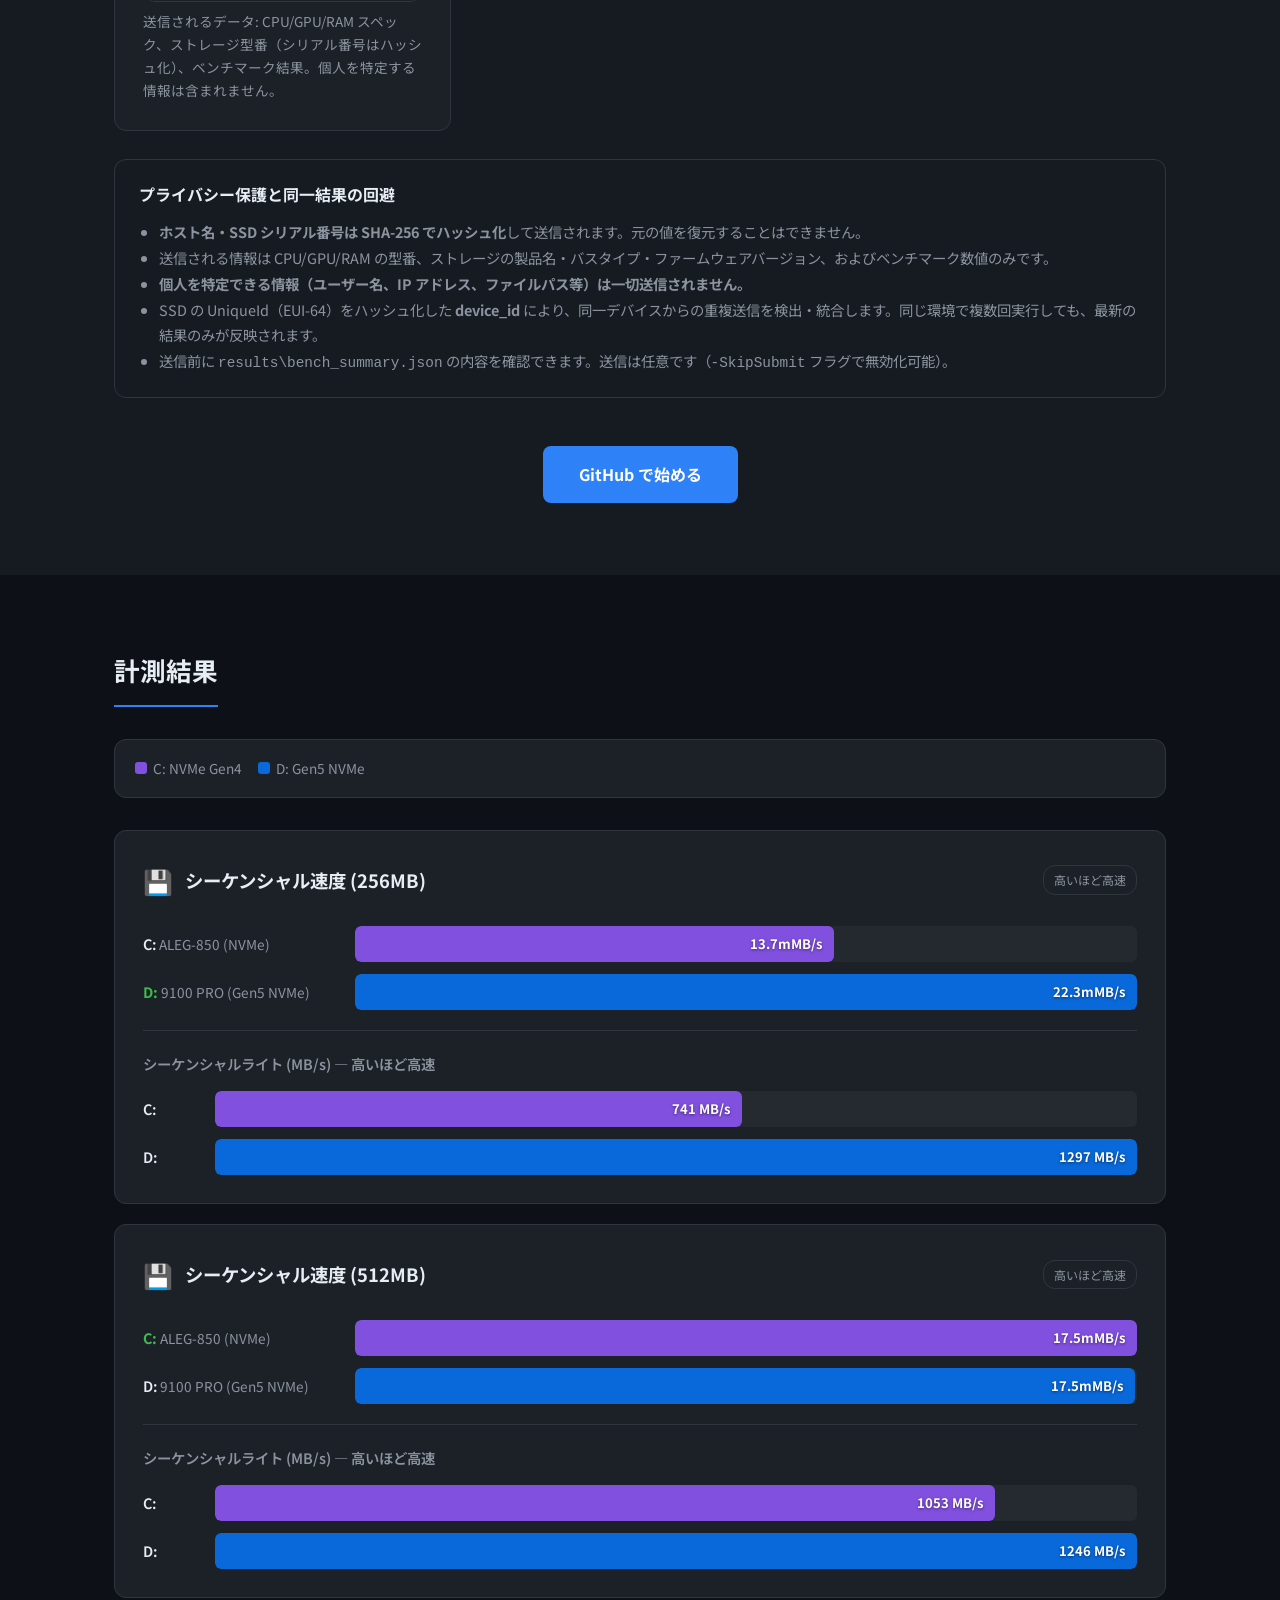
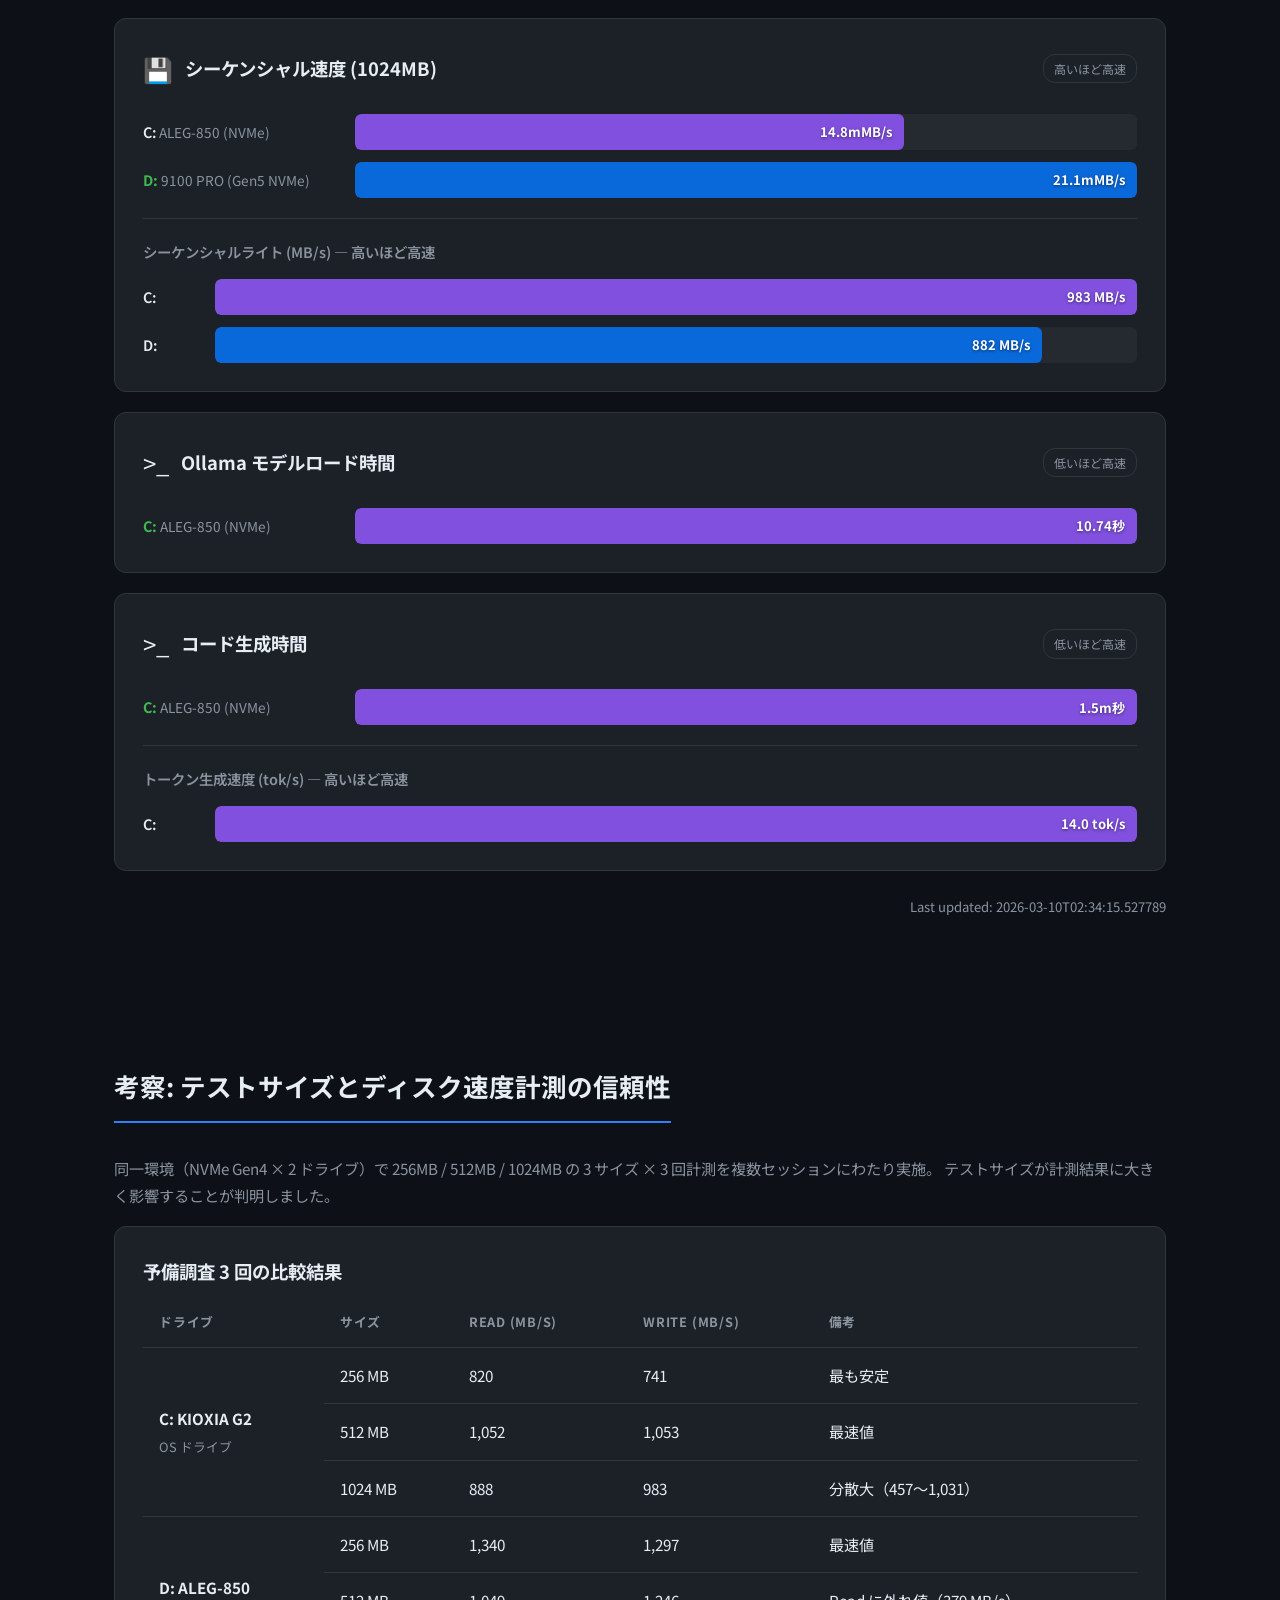
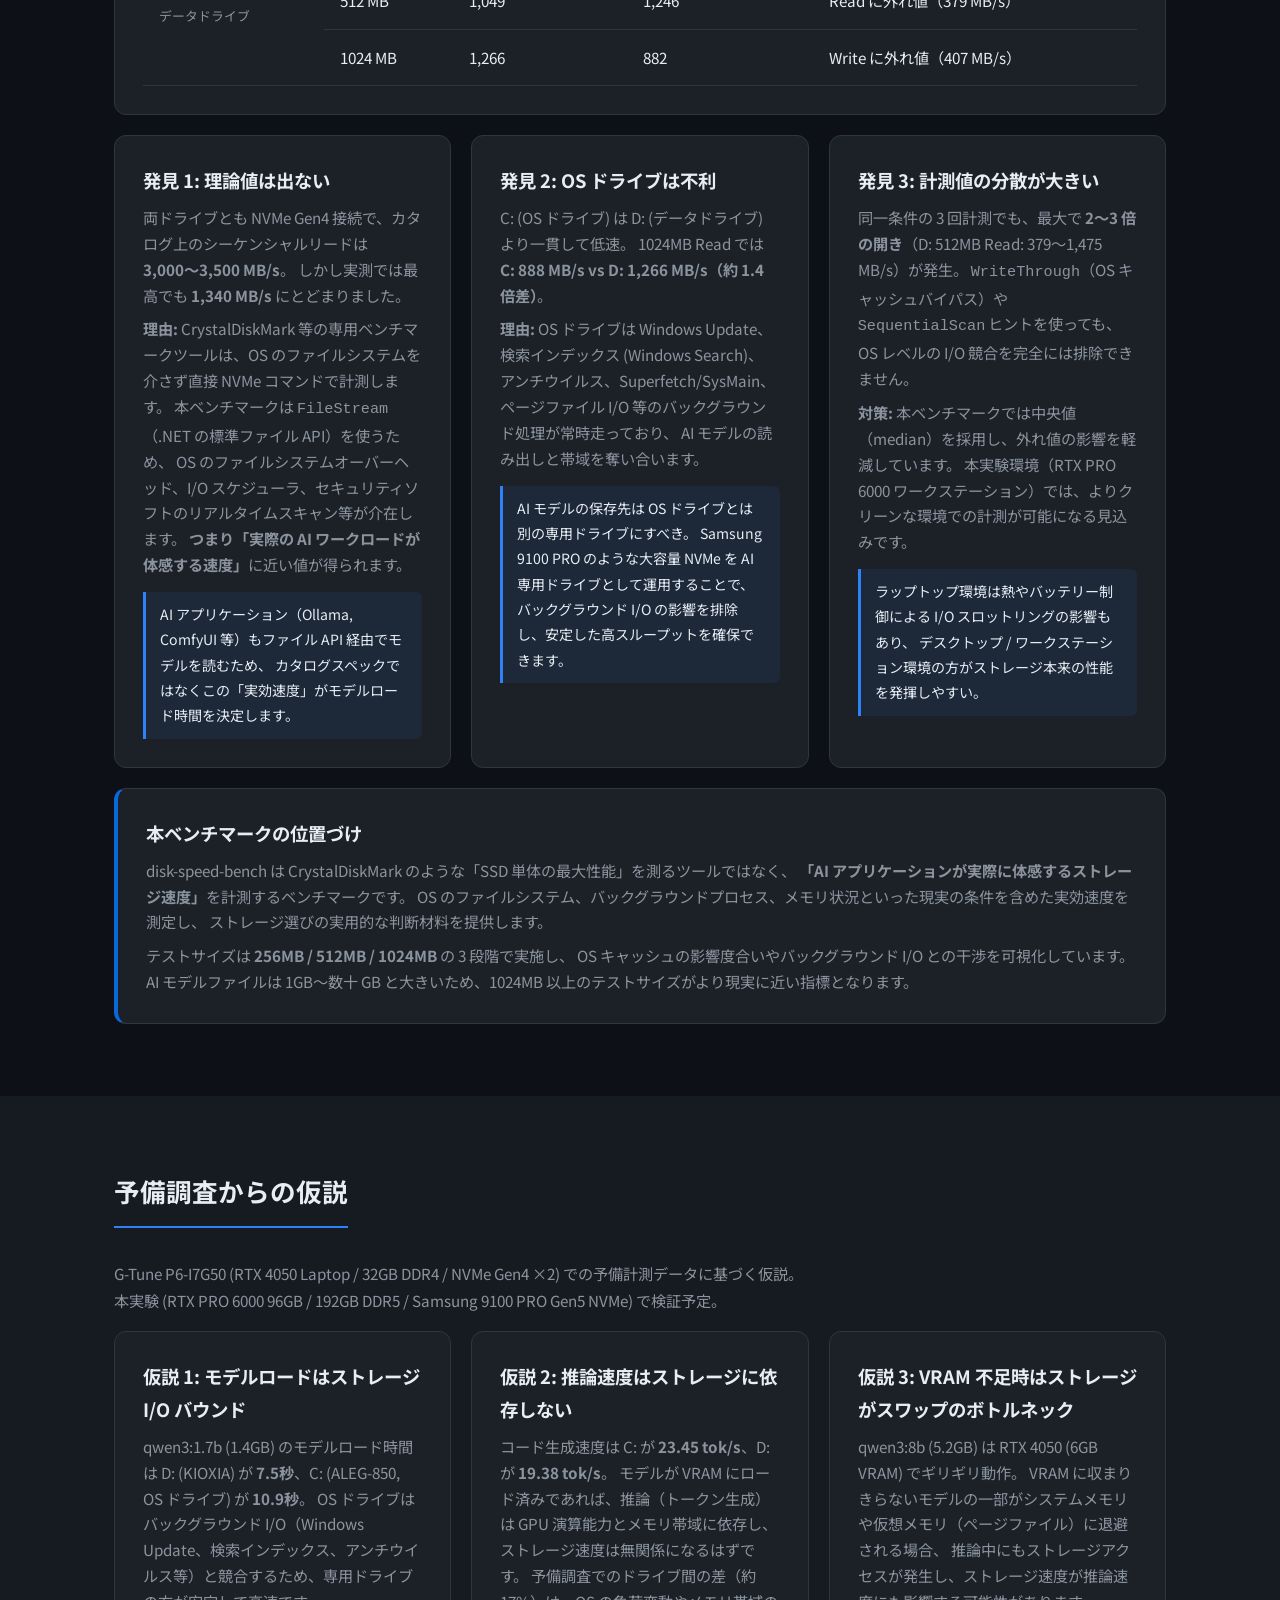
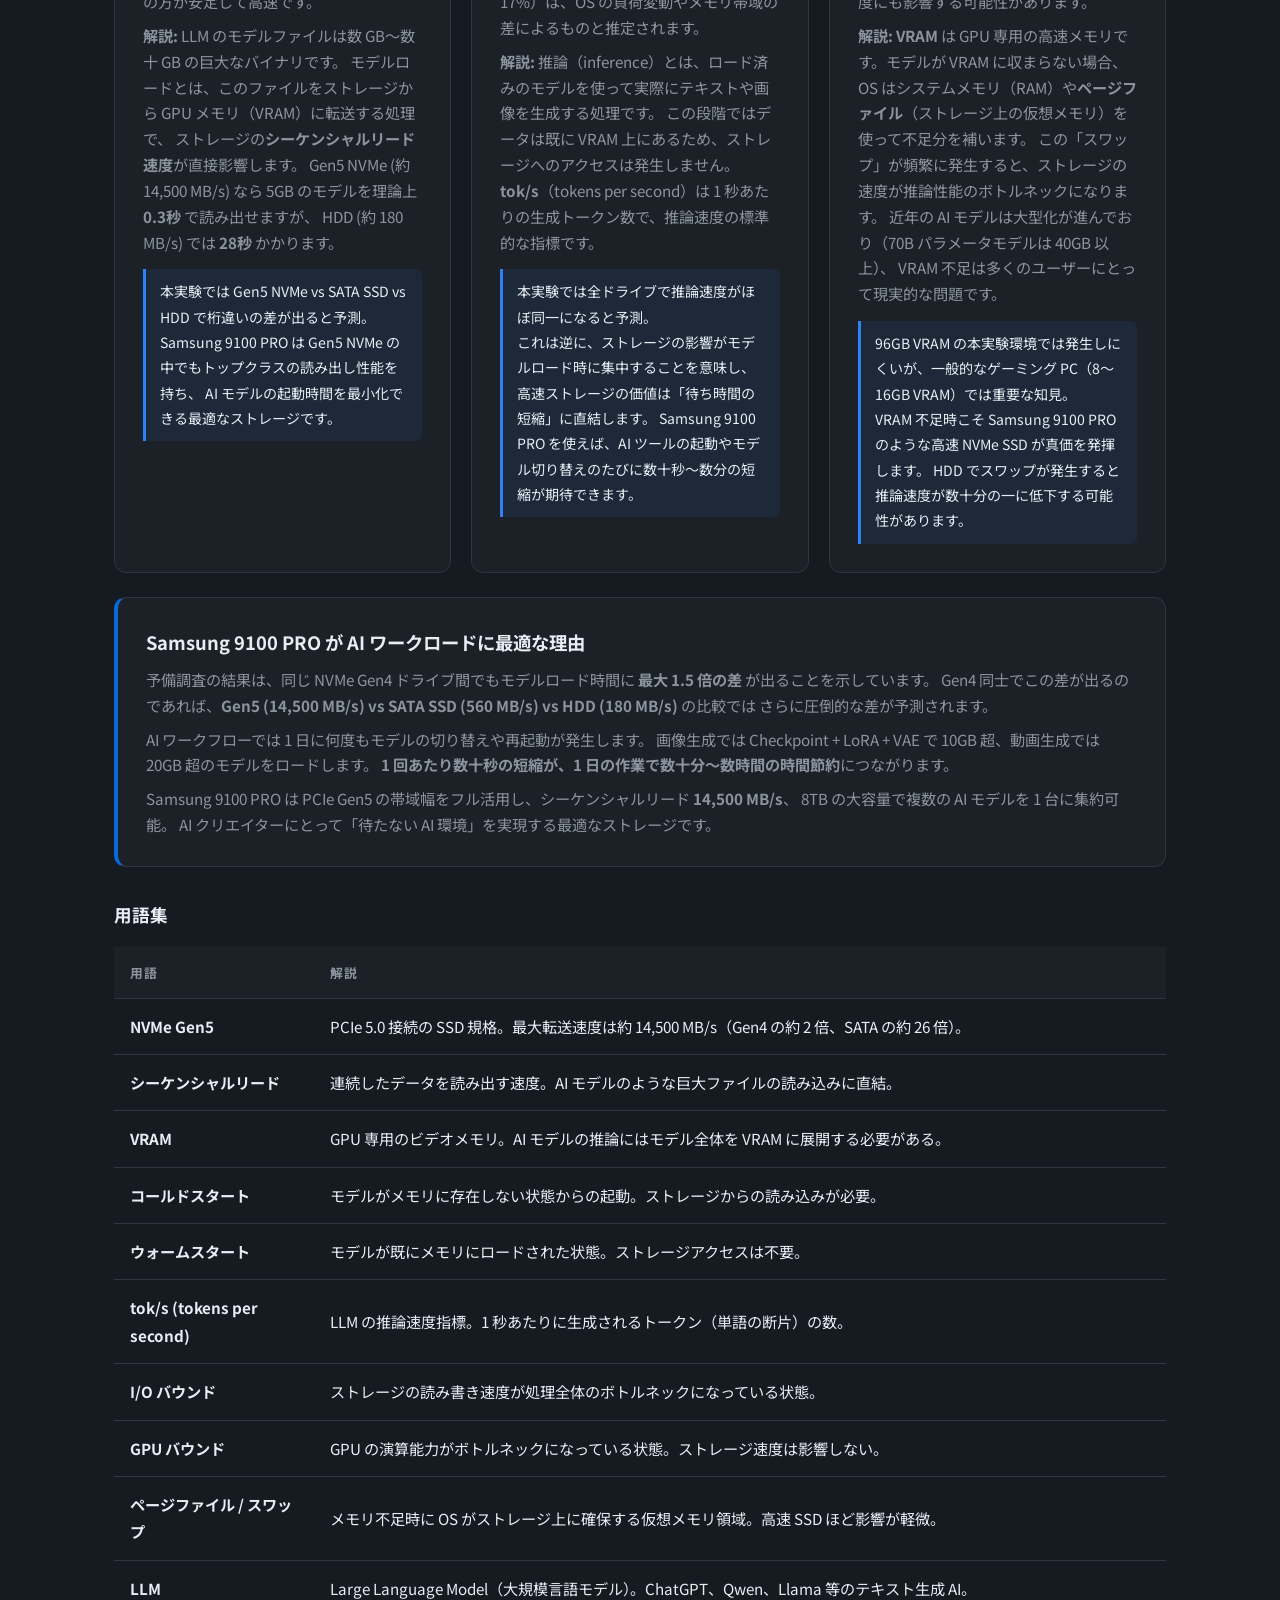
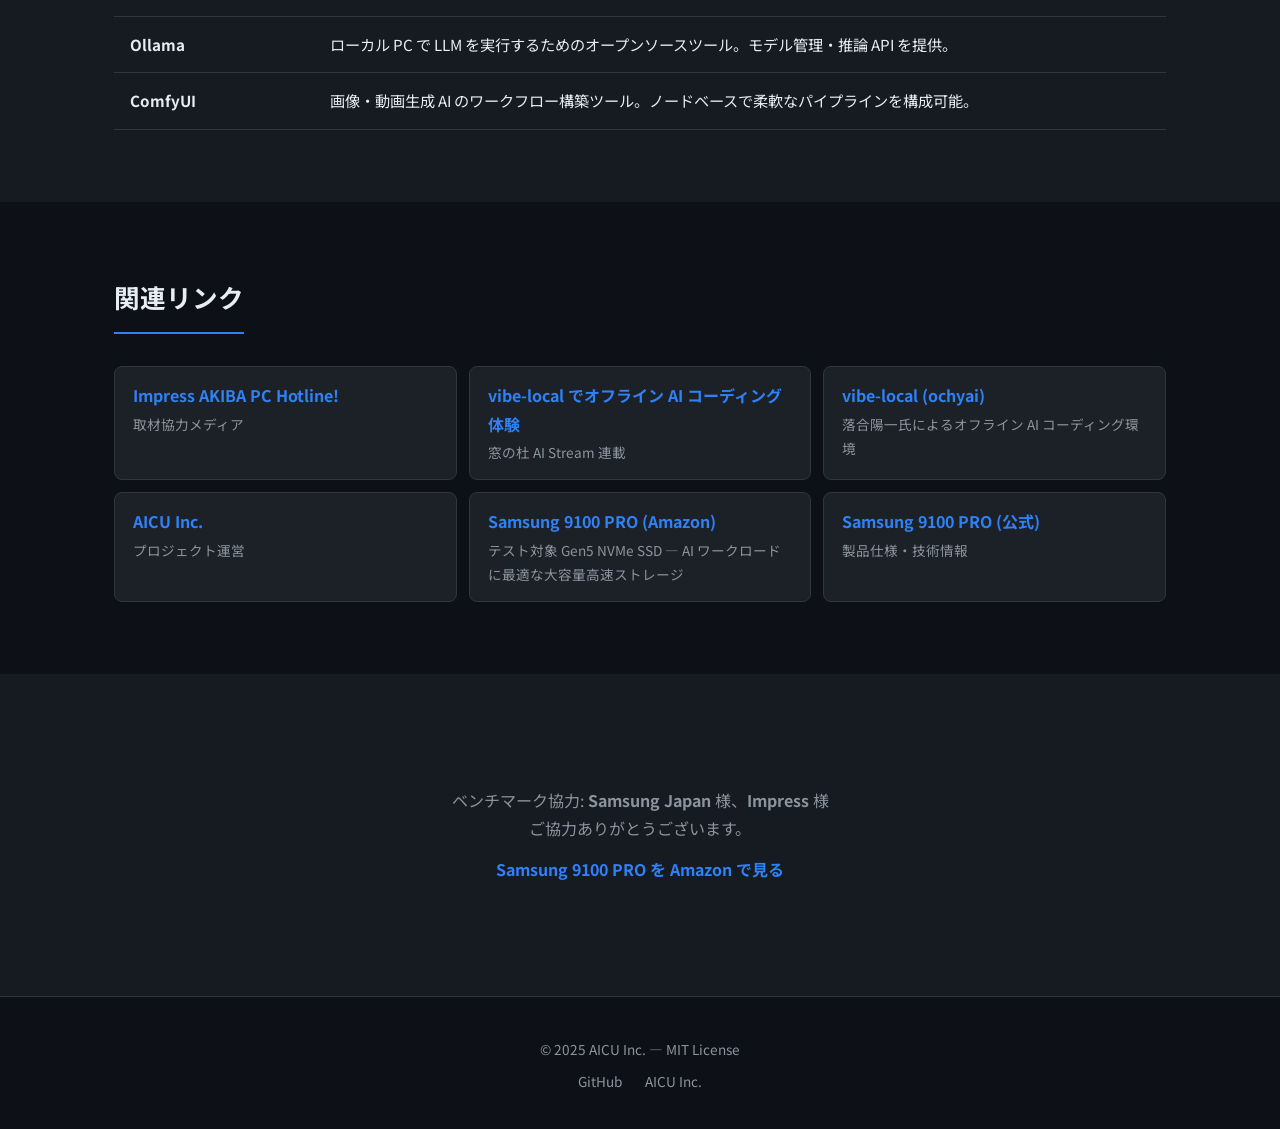
==== commit 05763643: "Rename to AICU-bench, multi-size disk bench, add analysis section - Rename LP title from ai-storage-" ====
--- a/site/index.html
+++ b/site/index.html
@@ -3,10 +3,10 @@
 <head>
   <meta charset="UTF-8">
   <meta name="viewport" content="width=device-width, initial-scale=1.0">
-  <title>ai-storage-bench | AI ワークロード × ストレージ速度ベンチマーク</title>
-  <meta name="description" content="ストレージ速度が AI ワークロードに与える影響を定量評価。Samsung 9100 PRO (Gen5 NVMe) を含む 4 ドライブで再現可能なオープンソースベンチマーク。">
-  <meta property="og:title" content="ai-storage-bench">
-  <meta property="og:description" content="AI ワークロードにおけるストレージ速度影響の定量評価">
+  <title>AICU-bench | AI ワークロード × ストレージ速度ベンチマーク</title>
+  <meta name="description" content="AI ワークロードのパフォーマンスを多角的に計測するオープンソースベンチマーク。今回はストレージ速度の影響にフォーカスし、Samsung 9100 PRO (Gen5 NVMe) を含む 4 ドライブで検証。">
+  <meta property="og:title" content="AICU-bench">
+  <meta property="og:description" content="AI ワークロードベンチマーク — 今回のテーマ: ストレージ速度の影響">
   <meta property="og:url" content="https://bench.aicu.jp">
   <meta property="og:type" content="website">
   <meta property="og:locale" content="ja_JP">
@@ -18,9 +18,9 @@
 <!-- Hero -->
 <header class="hero">
   <div class="container">
-    <h1>ai-storage-bench</h1>
-    <p class="subtitle">AI ワークロードにおけるストレージ速度影響の定量評価</p>
-    <p class="tagline">Impress AKIBA PC Hotline! 取材協力ベンチマーク<br>Samsung 9100 PRO (Gen5 NVMe) &times; AI ワークロード</p>
+    <h1>AICU-bench</h1>
+    <p class="subtitle">AI ワークロードを多角的に計測するオープンソースベンチマーク</p>
+    <p class="tagline">今回のテーマ: ストレージ速度が AI ワークロードに与える影響<br>Impress AKIBA PC Hotline! 取材協力 | Samsung 9100 PRO (Gen5 NVMe) &times; AI ワークロード</p>
     <span class="badge">MIT License</span>
     <br>
     <a href="https://github.com/aicuai/aicu-bench" class="cta" target="_blank" rel="noopener">GitHub でソースを見る</a>
@@ -34,9 +34,11 @@
   <div class="container">
     <h2 class="section-title">概要</h2>
     <p>
-      ストレージ速度（PCIe Gen5 NVMe / SATA SSD / HDD）が
-      AI ワークロードのパフォーマンスにどう影響するかを
-      <strong>再現可能なオープンソーススクリプト</strong>で計測・公開します。
+      <strong>AICU-bench</strong> は、AI ワークロードのパフォーマンスを多角的に計測する
+      <strong>再現可能なオープンソースベンチマーク</strong>です。<br>
+      今回は<strong>ストレージ速度（PCIe Gen5 NVMe / SATA SSD / HDD）</strong>が
+      AI ワークロードに与える影響にフォーカスし、
+      LLM モデルロード・コード生成・画像/動画生成・音声合成の各タスクで検証します。
     </p>
   </div>
 </section>
@@ -190,6 +192,75 @@
   </div>
 </section>
 
+<!-- 生成物サンプル -->
+<section>
+  <div class="container">
+    <h2 class="section-title">生成物サンプル</h2>
+    <p style="margin-bottom:20px; color: var(--text-secondary);">
+      各ベンチマークが実際に生成するコンテンツの例。ストレージ速度の差が「モデルロード＆生成開始までの時間」に影響します。
+    </p>
+    <div class="exp-grid">
+      <div class="exp-card">
+        <div class="exp-icon">&#128444;</div>
+        <h3>画像生成 (z-image-turbo)</h3>
+        <p style="font-size:0.85rem; color:var(--text-secondary); margin-bottom:8px;">
+          Prompt: <em>"A high-speed SSD hard drive glowing with electric energy, surrounded by dramatic lightning bolts, serving as the AI core, product photography, cinematic lighting, ultra detailed 8k"</em>
+        </p>
+        <div style="background:#f6f8fa; border:1px solid var(--border); border-radius:8px; padding:40px; text-align:center; color:var(--text-secondary); font-size:0.85rem;">
+          832 &times; 1216px / z-image-turbo (4 steps, res_multistep)<br>
+          <span style="font-size:0.8rem;">&#x1F4CB; 本実験実行後にサンプル画像を掲載予定</span>
+        </div>
+      </div>
+      <div class="exp-card">
+        <div class="exp-icon">&gt;_</div>
+        <h3>コード生成 (Ollama qwen3)</h3>
+        <p style="font-size:0.85rem; color:var(--text-secondary); margin-bottom:8px;">
+          Prompt: <em>"Create an HTML page with interactive particle animation using Canvas API"</em>
+        </p>
+        <pre class="code-block" style="font-size:0.8rem; max-height:120px; overflow:hidden;"><code>&lt;canvas id="c"&gt;&lt;/canvas&gt;
+&lt;script&gt;
+const c = document.getElementById('c');
+const ctx = c.getContext('2d');
+c.width = innerWidth; c.height = innerHeight;
+const particles = Array.from({length: 200}, () =&gt; ({
+  x: Math.random() * c.width,
+  y: Math.random() * c.height,
+  vx: (Math.random() - 0.5) * 2,
+  vy: (Math.random() - 0.5) * 2,
+  r: Math.random() * 3 + 1
+}));
+// ... generated by qwen3:8b
+&lt;/script&gt;</code></pre>
+      </div>
+      <div class="exp-card">
+        <div class="exp-icon">&#127916;</div>
+        <h3>動画生成 (LTX-Video)</h3>
+        <p style="font-size:0.85rem; color:var(--text-secondary); margin-bottom:8px;">
+          ComfyUI + LTX-Video 2.3 による AI 動画生成。8〜12GB のモデルをロードして推論。
+        </p>
+        <div style="background:#f6f8fa; border:1px solid var(--border); border-radius:8px; padding:40px; text-align:center; color:var(--text-secondary); font-size:0.85rem;">
+          動画クリップ (数秒) / LTX-Video 2.3<br>
+          <span style="font-size:0.8rem;">&#x1F4CB; 本実験実行後にサンプル動画を掲載予定</span>
+        </div>
+      </div>
+      <div class="exp-card">
+        <div class="exp-icon">&#127908;</div>
+        <h3>音声合成 (Qwen3-TTS)</h3>
+        <p style="font-size:0.85rem; color:var(--text-secondary); margin-bottom:8px;">
+          夏目漱石「吾輩は猫である」、宮沢賢治「銀河鉄道の夜」等の青空文庫テキストを音声合成。
+        </p>
+        <div style="background:#f6f8fa; border:1px solid var(--border); border-radius:8px; padding:40px; text-align:center; color:var(--text-secondary); font-size:0.85rem;">
+          MP3 音声ファイル / Qwen3-TTS<br>
+          <span style="font-size:0.8rem;">&#x1F4CB; 本実験実行後にサンプル音声を掲載予定</span>
+        </div>
+      </div>
+    </div>
+    <p style="margin-top:16px; font-size:0.85rem; color:var(--text-secondary);">
+      ベンチマーク完了後、各実験の個別 HTML レポートが <code>results/reports/</code> に自動生成されます。
+    </p>
+  </div>
+</section>
+
 <!-- クイックスタート -->
 <section>
   <div class="container">
@@ -291,7 +362,10 @@
 <script>
 (function(){
   var LABELS = {
-    disk_speed:                   { name: 'シーケンシャル速度 (1GB)', unit: 'MB/s', lower: false, icon: '\uD83D\uDCBE' },
+    disk_speed:                   { name: 'シーケンシャル速度', unit: 'MB/s', lower: false, icon: '\uD83D\uDCBE' },
+    disk_speed_256MB:             { name: 'シーケンシャル速度 (256MB)', unit: 'MB/s', lower: false, icon: '\uD83D\uDCBE' },
+    disk_speed_512MB:             { name: 'シーケンシャル速度 (512MB)', unit: 'MB/s', lower: false, icon: '\uD83D\uDCBE' },
+    disk_speed_1024MB:            { name: 'シーケンシャル速度 (1024MB)', unit: 'MB/s', lower: false, icon: '\uD83D\uDCBE' },
     vibe_local_load:              { name: 'Ollama モデルロード時間', unit: '秒', lower: true, icon: '>_' },
     vibe_local_load_qwen3_8b:     { name: 'モデルロード (qwen3:8b)', unit: '秒', lower: true, icon: '>_' },
     vibe_local_load_qwen3_1_7b:   { name: 'モデルロード (qwen3:1.7b)', unit: '秒', lower: true, icon: '>_' },
@@ -460,7 +534,7 @@
     html += '</div>';
 
     // 表示順: 定義済みの順 → それ以外はアルファベット順
-    var prefOrder = ['disk_speed',
+    var prefOrder = ['disk_speed','disk_speed_256MB','disk_speed_512MB','disk_speed_1024MB',
       'vibe_local_load','vibe_local_load_qwen3_8b','vibe_local_load_qwen3_1_7b',
       'vibe_local_codegen','vibe_local_codegen_qwen3_8b','vibe_local_codegen_qwen3_1_7b',
       'comfyui_imggen','comfyui_ltx','qwen3tts'];
@@ -480,6 +554,106 @@
   });
 })();
 </script>
+
+<!-- テストサイズによる変動の考察 -->
+<section>
+  <div class="container">
+    <h2 class="section-title">考察: テストサイズとディスク速度計測の信頼性</h2>
+    <p style="margin-bottom:16px; color: var(--text-secondary); font-size: 0.95rem;">
+      同一環境（NVMe Gen4 &times; 2 ドライブ）で 256MB / 512MB / 1024MB の 3 サイズ &times; 3 回計測を複数セッションにわたり実施。
+      テストサイズが計測結果に大きく影響することが判明しました。
+    </p>
+
+    <div class="exp-card" style="margin-bottom:20px;">
+      <h3>予備調査 3 回の比較結果</h3>
+      <table class="storage-table">
+        <thead>
+          <tr><th>ドライブ</th><th>サイズ</th><th>Read (MB/s)</th><th>Write (MB/s)</th><th>備考</th></tr>
+        </thead>
+        <tbody>
+          <tr><td rowspan="3"><strong>C: KIOXIA G2</strong><br><span style="font-size:0.8rem;color:var(--text-secondary)">OS ドライブ</span></td>
+              <td>256 MB</td><td>820</td><td>741</td><td>最も安定</td></tr>
+          <tr><td>512 MB</td><td>1,052</td><td>1,053</td><td>最速値</td></tr>
+          <tr><td>1024 MB</td><td>888</td><td>983</td><td>分散大（457〜1,031）</td></tr>
+          <tr><td rowspan="3"><strong>D: ALEG-850</strong><br><span style="font-size:0.8rem;color:var(--text-secondary)">データドライブ</span></td>
+              <td>256 MB</td><td>1,340</td><td>1,297</td><td>最速値</td></tr>
+          <tr><td>512 MB</td><td>1,049</td><td>1,246</td><td>Read に外れ値（379 MB/s）</td></tr>
+          <tr><td>1024 MB</td><td>1,266</td><td>882</td><td>Write に外れ値（407 MB/s）</td></tr>
+        </tbody>
+      </table>
+    </div>
+
+    <div class="exp-grid">
+      <div class="exp-card">
+        <h3>発見 1: 理論値は出ない</h3>
+        <p>
+          両ドライブとも NVMe Gen4 接続で、カタログ上のシーケンシャルリードは <strong>3,000〜3,500 MB/s</strong>。
+          しかし実測では最高でも <strong>1,340 MB/s</strong> にとどまりました。
+        </p>
+        <p style="margin-top:8px;">
+          <strong>理由:</strong> CrystalDiskMark 等の専用ベンチマークツールは、OS のファイルシステムを介さず直接 NVMe コマンドで計測します。
+          本ベンチマークは <code>FileStream</code>（.NET の標準ファイル API）を使うため、
+          OS のファイルシステムオーバーヘッド、I/O スケジューラ、セキュリティソフトのリアルタイムスキャン等が介在します。
+          <strong>つまり「実際の AI ワークロードが体感する速度」</strong>に近い値が得られます。
+        </p>
+        <div class="exp-hypothesis">
+          AI アプリケーション（Ollama, ComfyUI 等）もファイル API 経由でモデルを読むため、
+          カタログスペックではなくこの「実効速度」がモデルロード時間を決定します。
+        </div>
+      </div>
+
+      <div class="exp-card">
+        <h3>発見 2: OS ドライブは不利</h3>
+        <p>
+          C: (OS ドライブ) は D: (データドライブ) より一貫して低速。
+          1024MB Read では <strong>C: 888 MB/s vs D: 1,266 MB/s（約 1.4 倍差）</strong>。
+        </p>
+        <p style="margin-top:8px;">
+          <strong>理由:</strong> OS ドライブは Windows Update、検索インデックス (Windows Search)、
+          アンチウイルス、Superfetch/SysMain、ページファイル I/O 等のバックグラウンド処理が常時走っており、
+          AI モデルの読み出しと帯域を奪い合います。
+        </p>
+        <div class="exp-hypothesis">
+          AI モデルの保存先は OS ドライブとは別の専用ドライブにすべき。
+          Samsung 9100 PRO のような大容量 NVMe を AI 専用ドライブとして運用することで、
+          バックグラウンド I/O の影響を排除し、安定した高スループットを確保できます。
+        </div>
+      </div>
+
+      <div class="exp-card">
+        <h3>発見 3: 計測値の分散が大きい</h3>
+        <p>
+          同一条件の 3 回計測でも、最大で <strong>2〜3 倍の開き</strong>（D: 512MB Read: 379〜1,475 MB/s）が発生。
+          <code>WriteThrough</code>（OS キャッシュバイパス）や <code>SequentialScan</code> ヒントを使っても、
+          OS レベルの I/O 競合を完全には排除できません。
+        </p>
+        <p style="margin-top:8px;">
+          <strong>対策:</strong> 本ベンチマークでは中央値（median）を採用し、外れ値の影響を軽減しています。
+          本実験環境（RTX PRO 6000 ワークステーション）では、よりクリーンな環境での計測が可能になる見込みです。
+        </p>
+        <div class="exp-hypothesis">
+          ラップトップ環境は熱やバッテリー制御による I/O スロットリングの影響もあり、
+          デスクトップ / ワークステーション環境の方がストレージ本来の性能を発揮しやすい。
+        </div>
+      </div>
+    </div>
+
+    <div class="exp-card" style="margin-top:20px; border-left: 4px solid #0969da;">
+      <h3>本ベンチマークの位置づけ</h3>
+      <p>
+        disk-speed-bench は CrystalDiskMark のような「SSD 単体の最大性能」を測るツールではなく、
+        <strong>「AI アプリケーションが実際に体感するストレージ速度」</strong>を計測するベンチマークです。
+        OS のファイルシステム、バックグラウンドプロセス、メモリ状況といった現実の条件を含めた実効速度を測定し、
+        ストレージ選びの実用的な判断材料を提供します。
+      </p>
+      <p style="margin-top:8px;">
+        テストサイズは <strong>256MB / 512MB / 1024MB</strong> の 3 段階で実施し、
+        OS キャッシュの影響度合いやバックグラウンド I/O との干渉を可視化しています。
+        AI モデルファイルは 1GB〜数十 GB と大きいため、1024MB 以上のテストサイズがより現実に近い指標となります。
+      </p>
+    </div>
+  </div>
+</section>
 
 <!-- 予備調査からの仮説 -->
 <section>
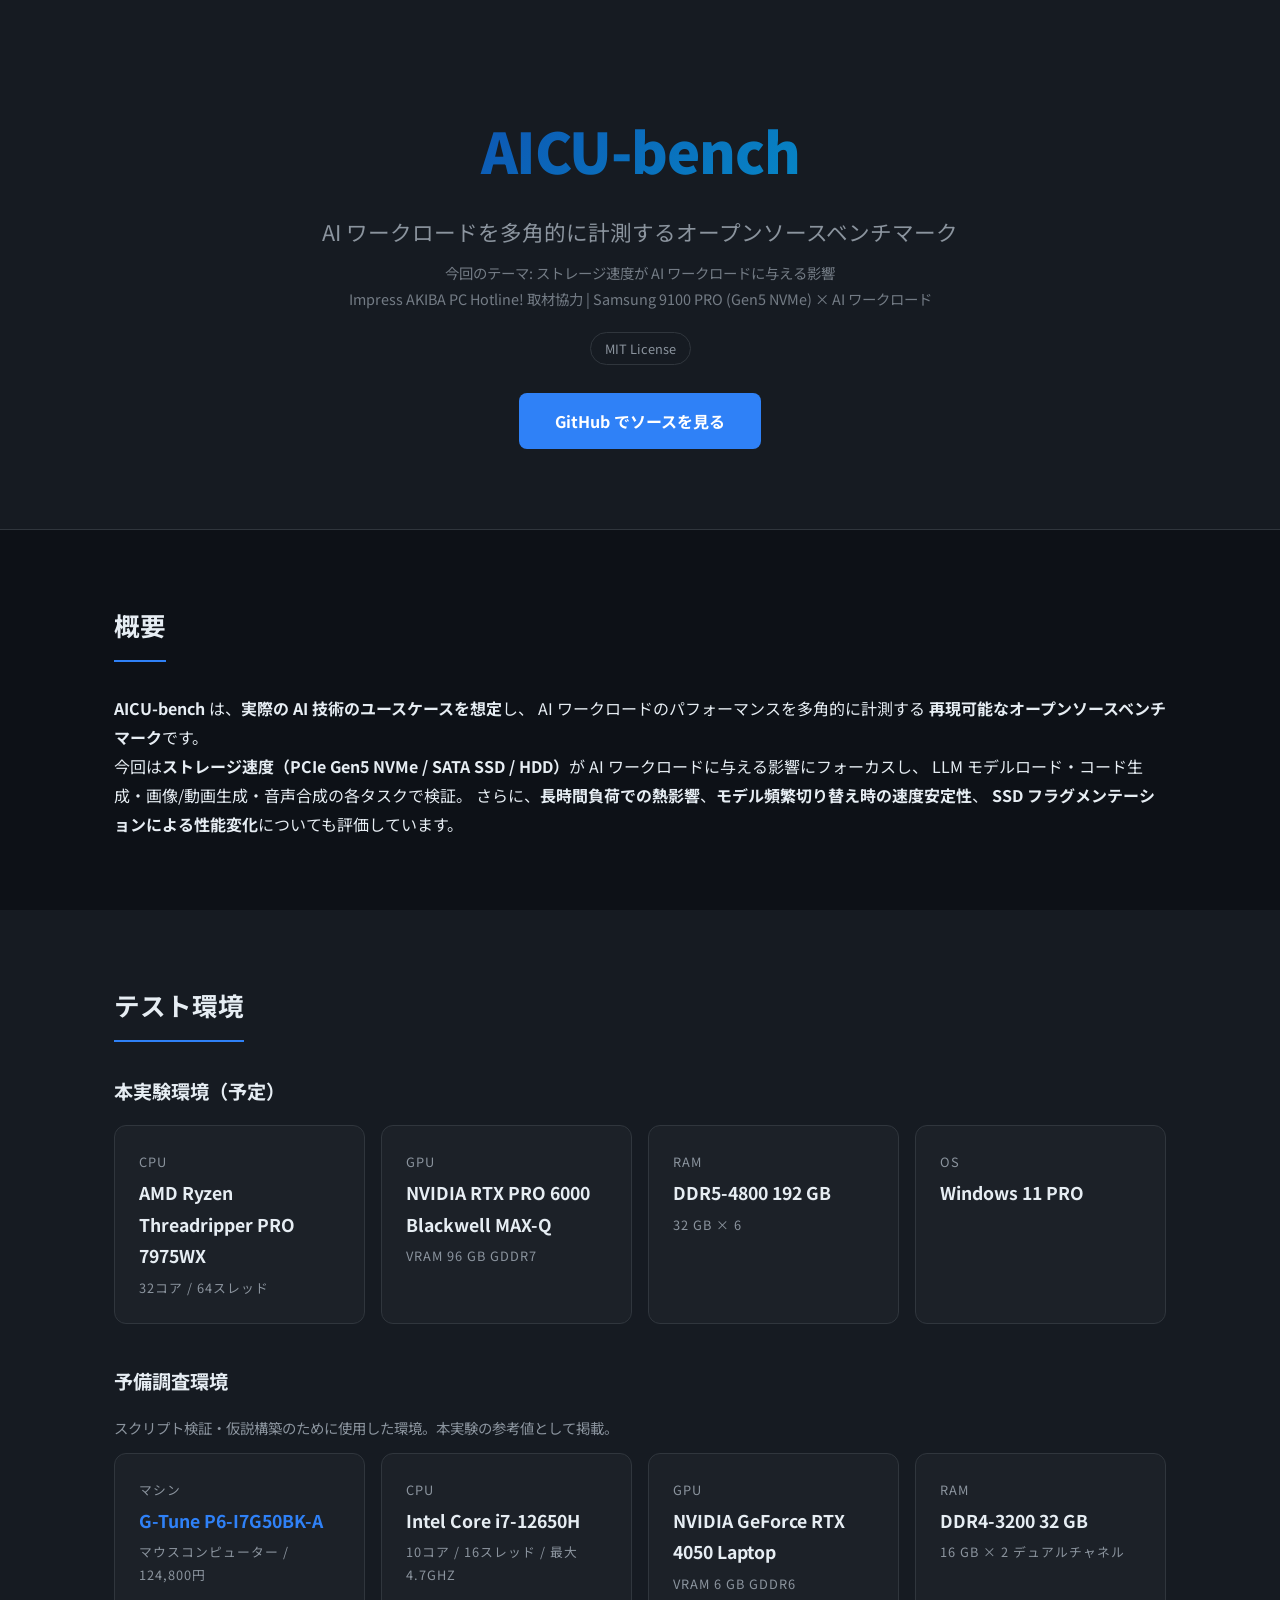
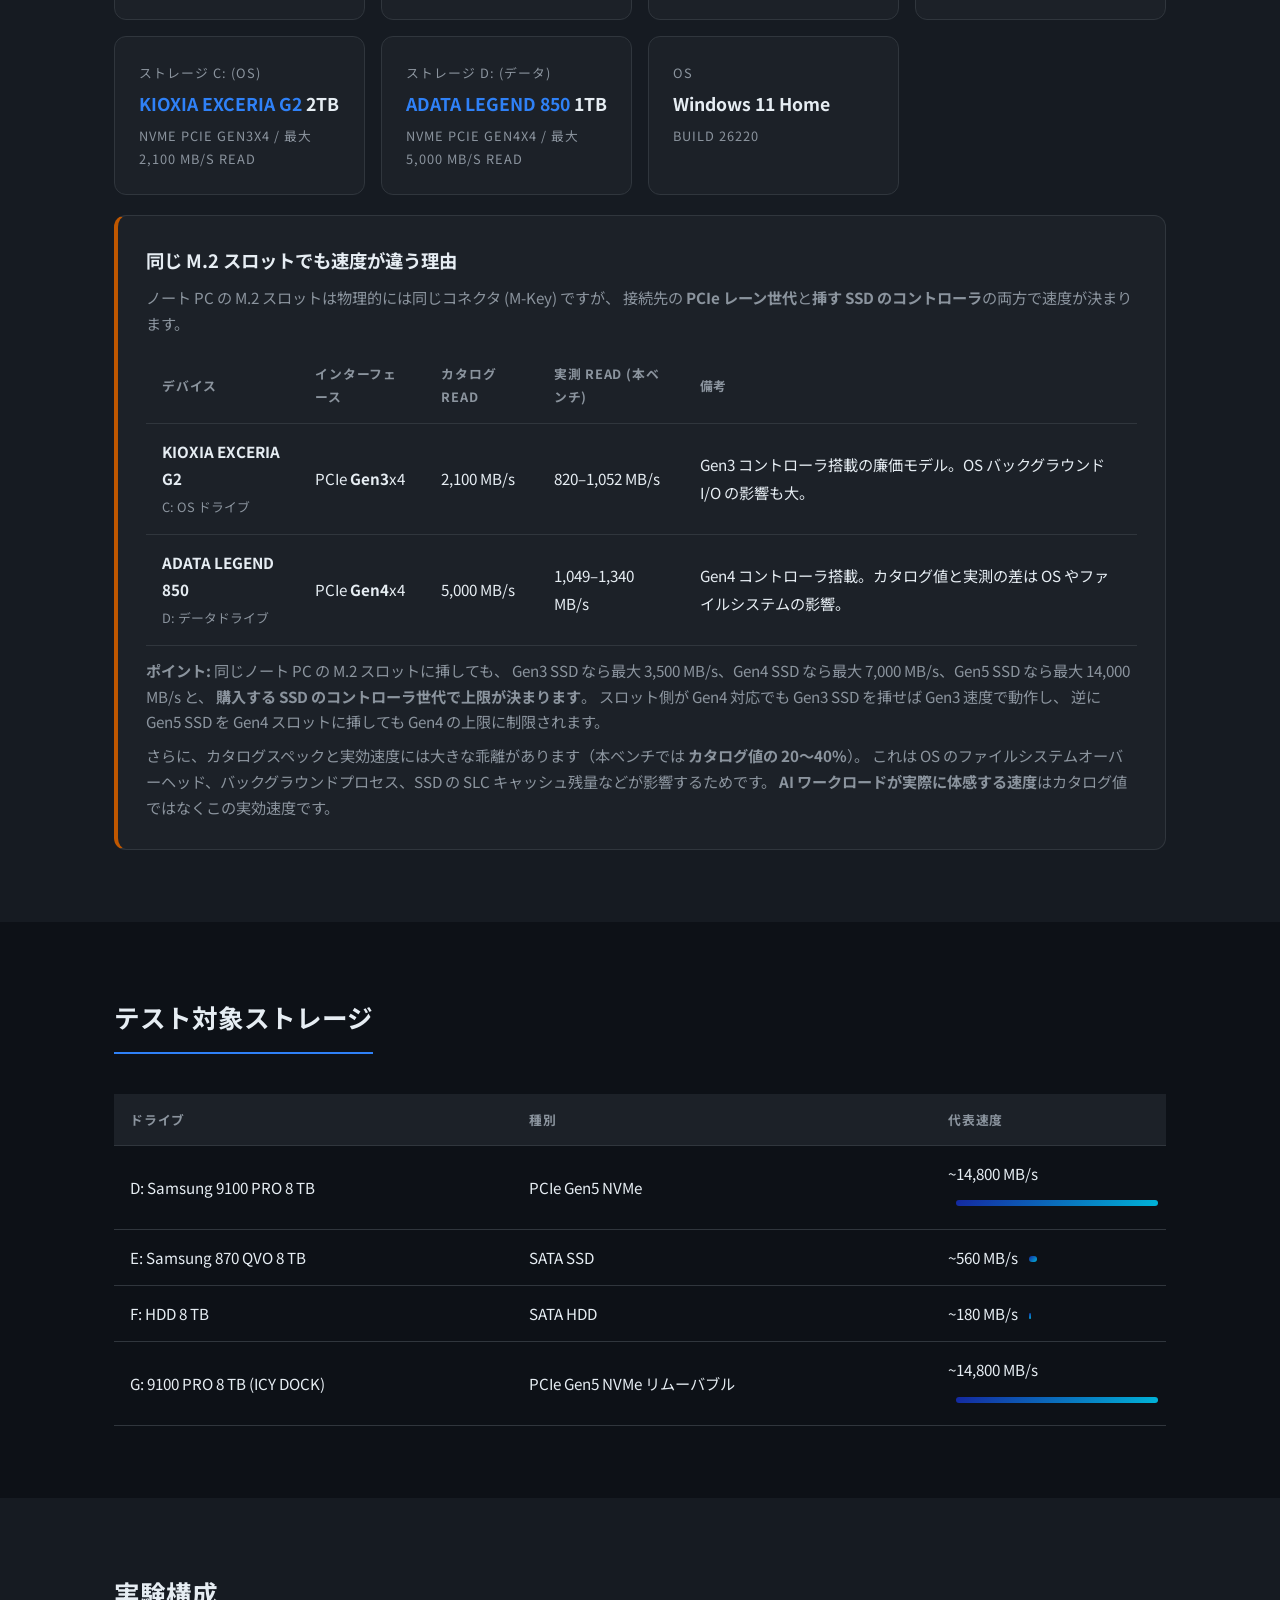
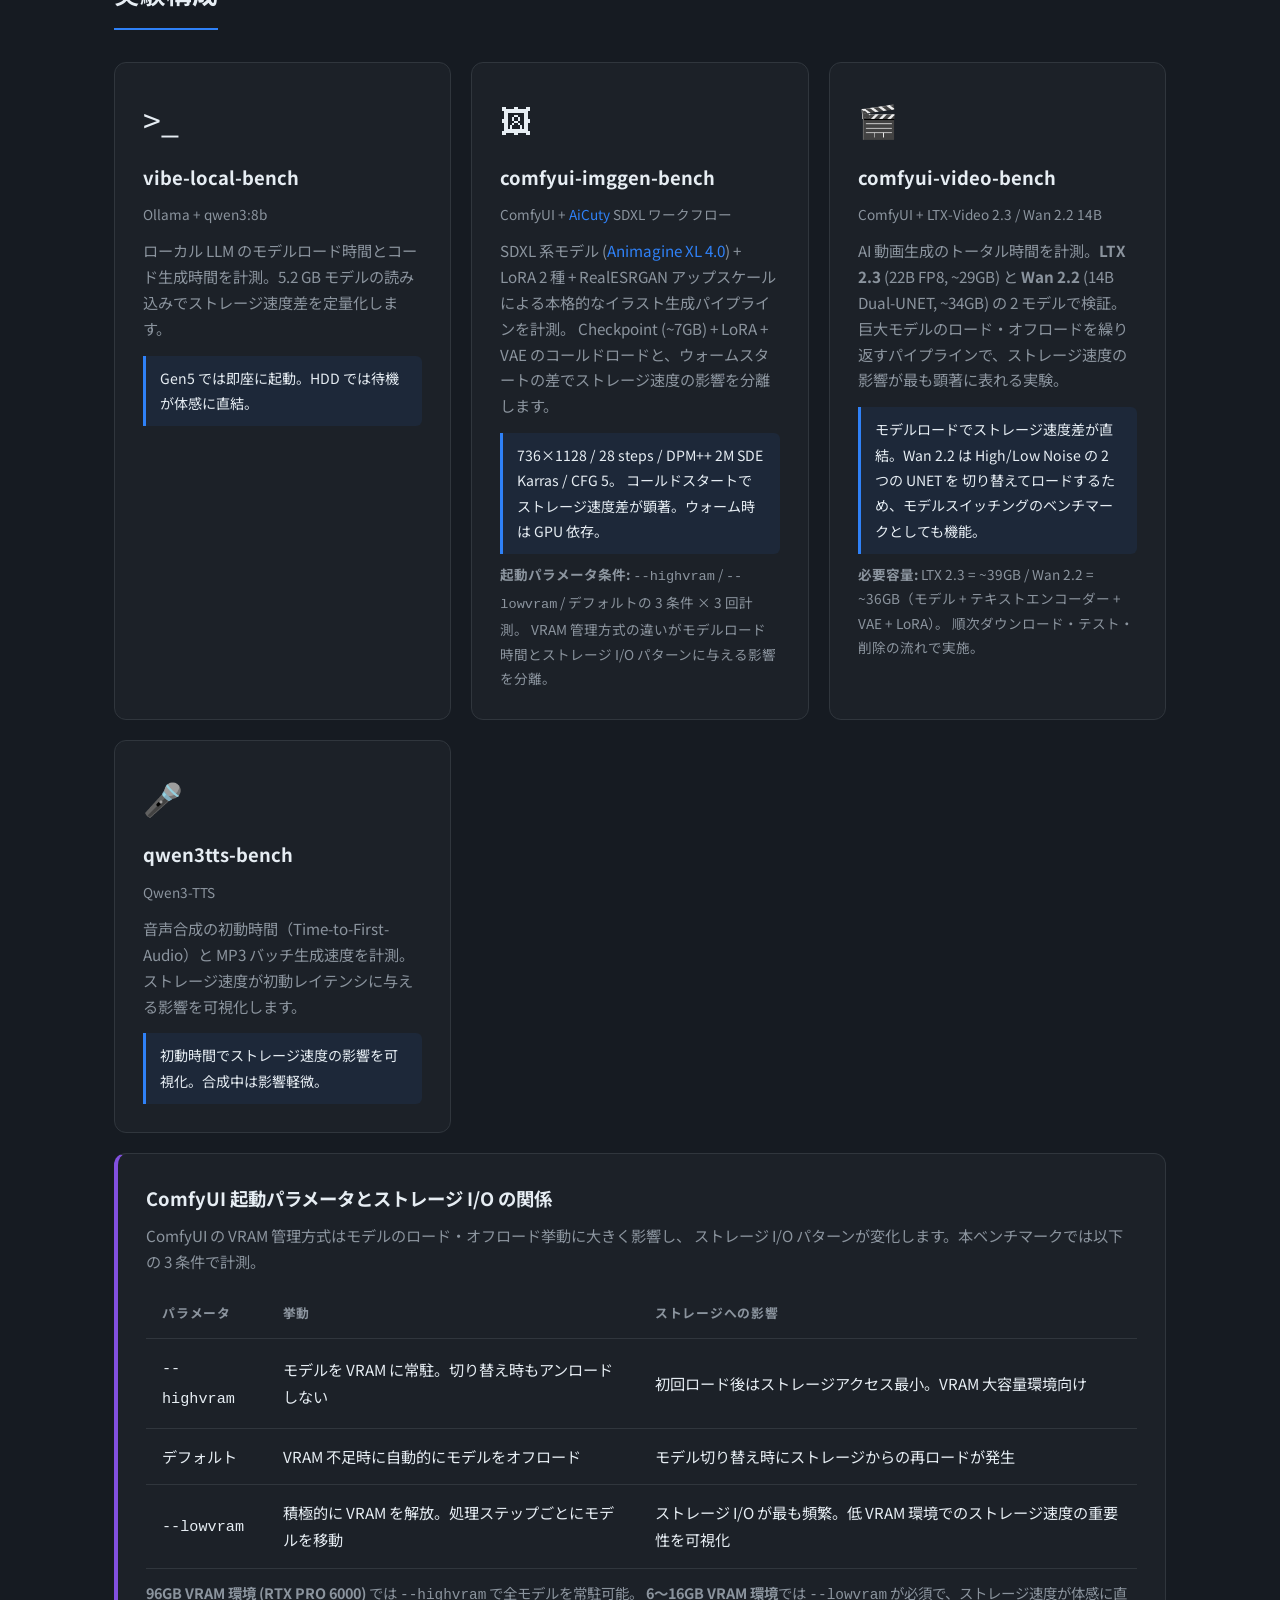
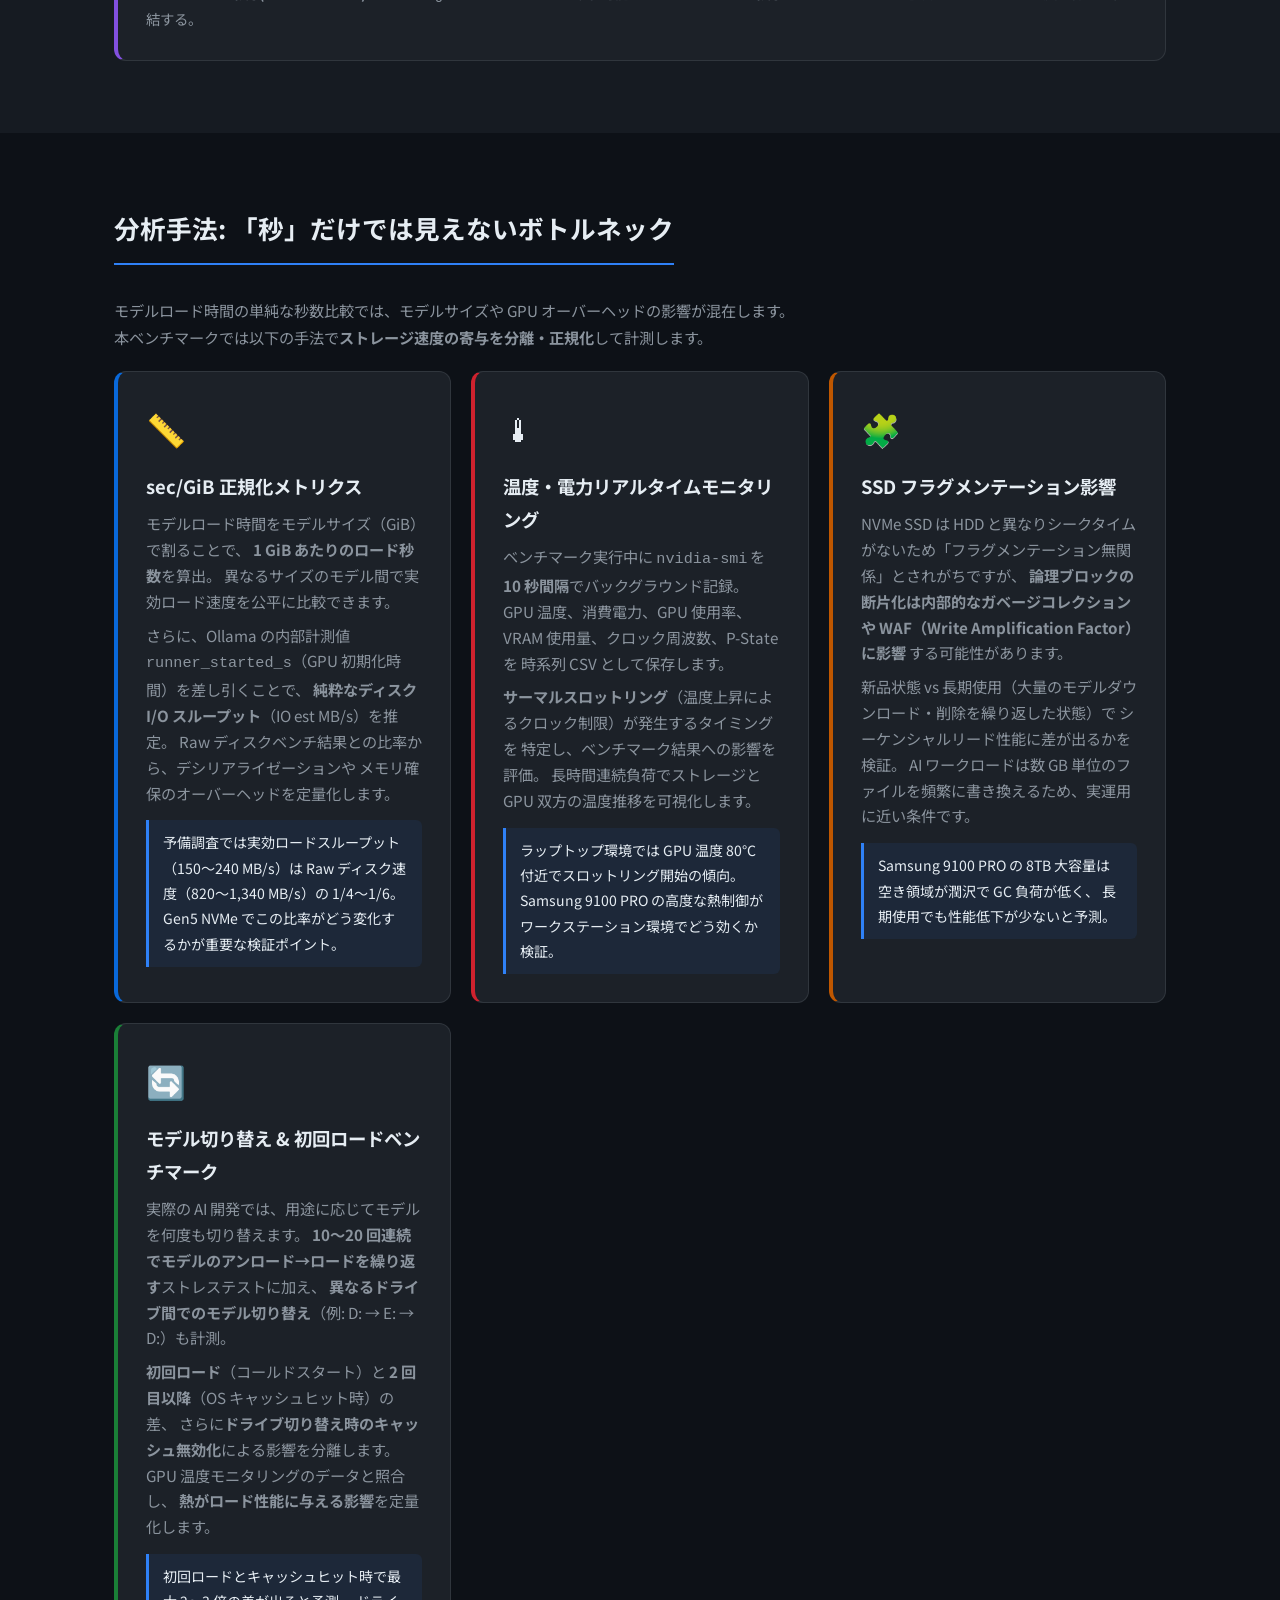
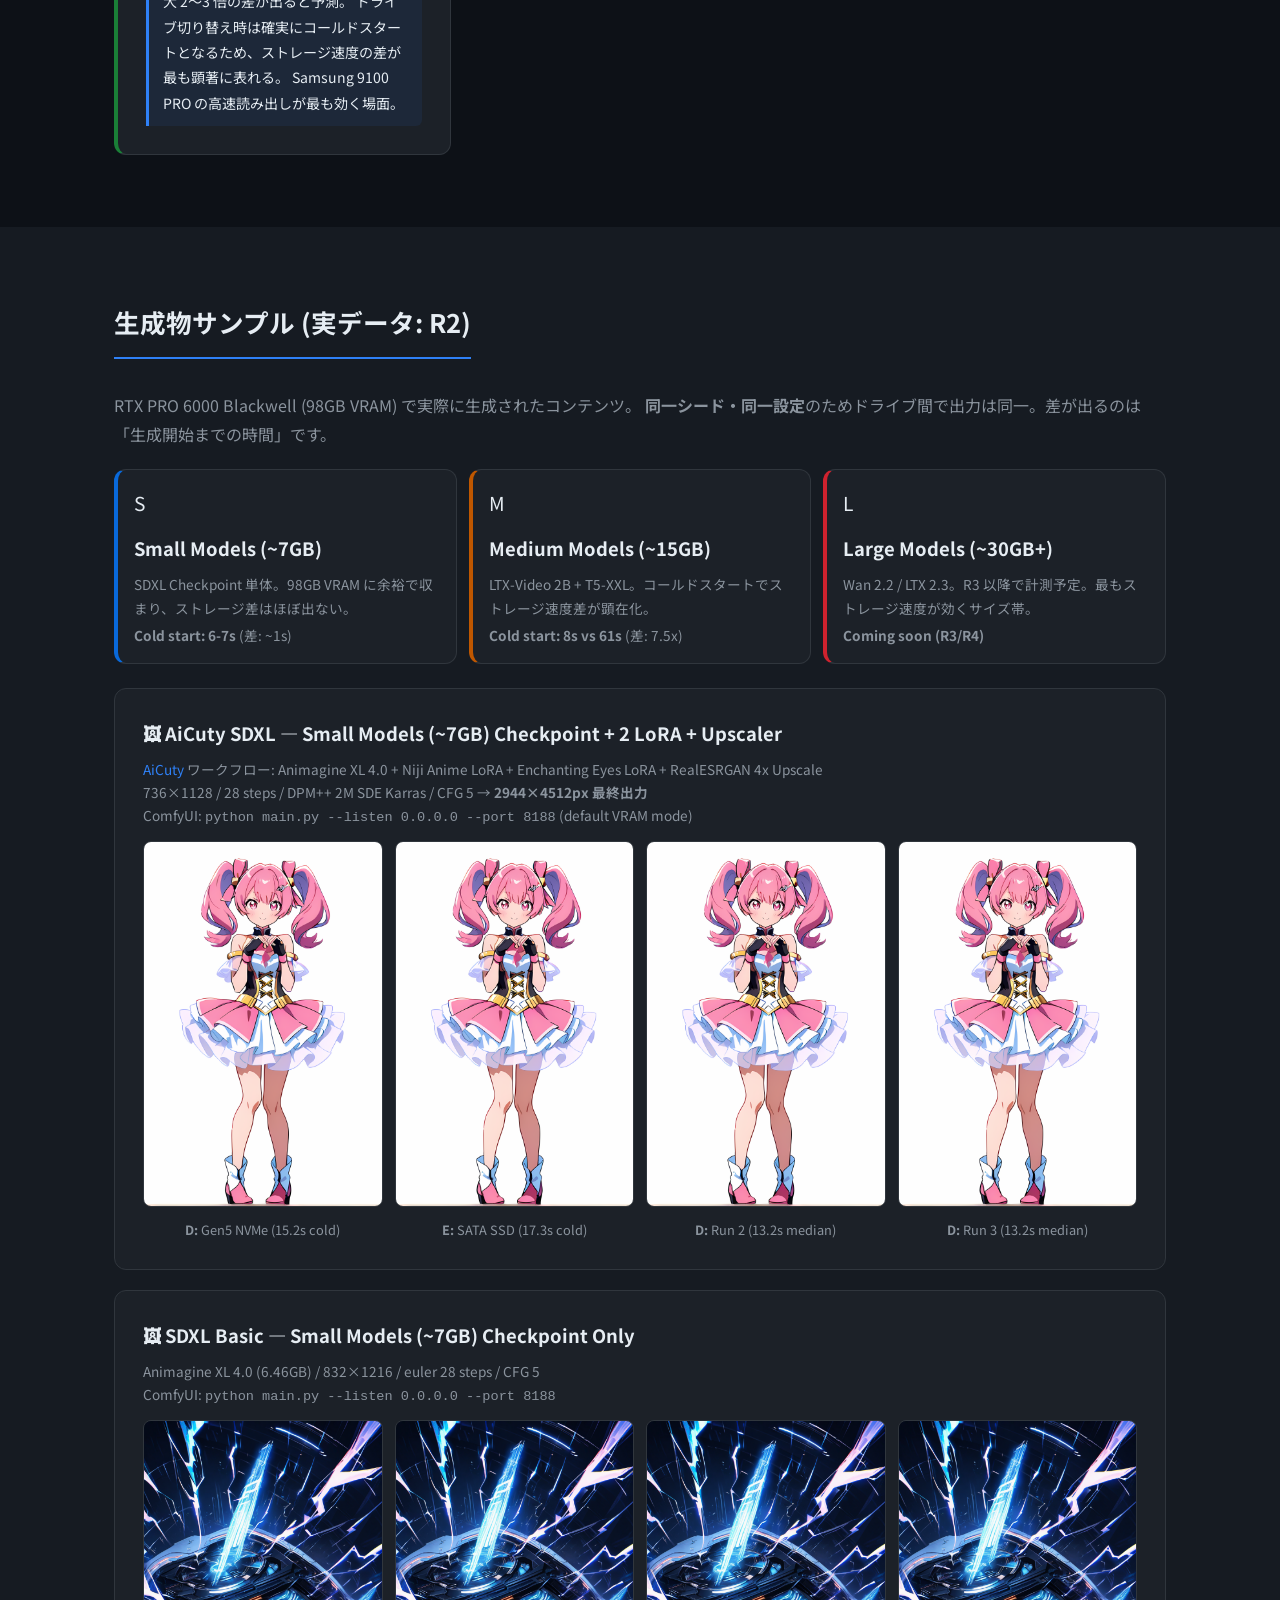
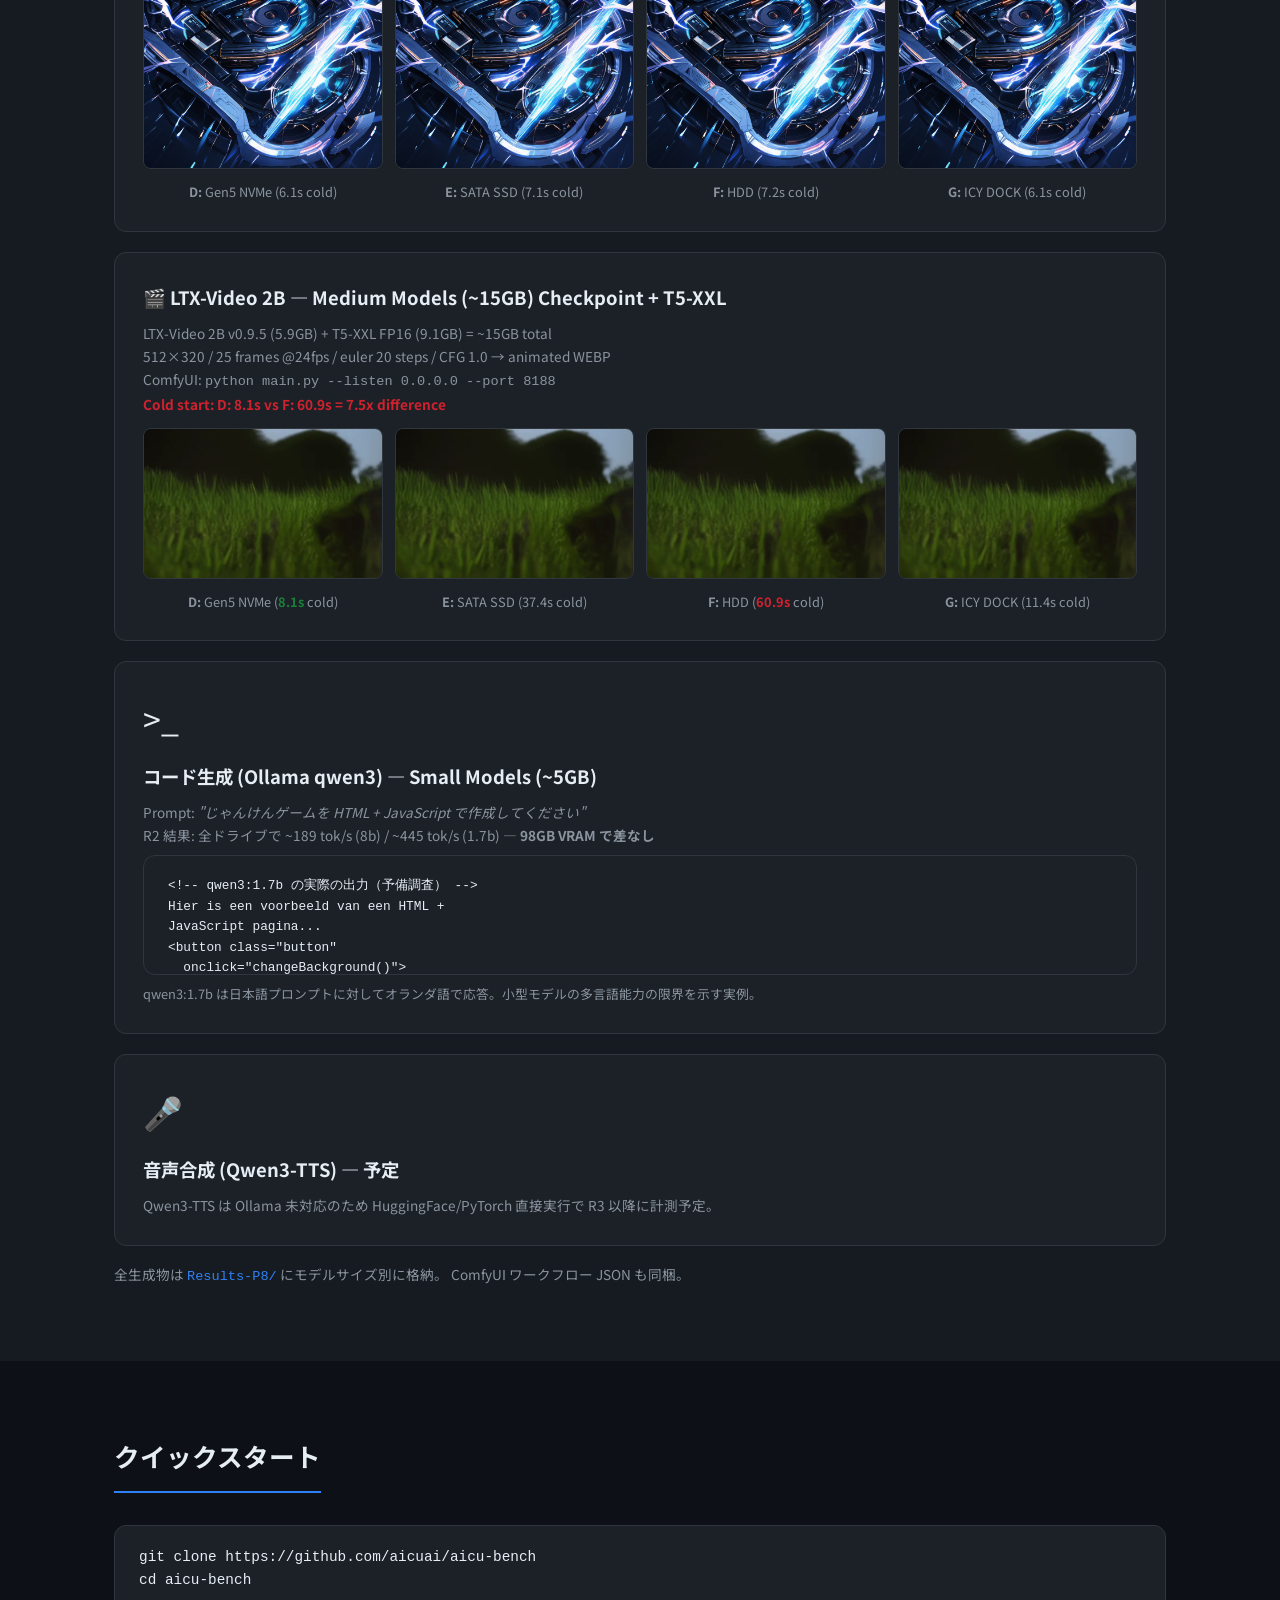
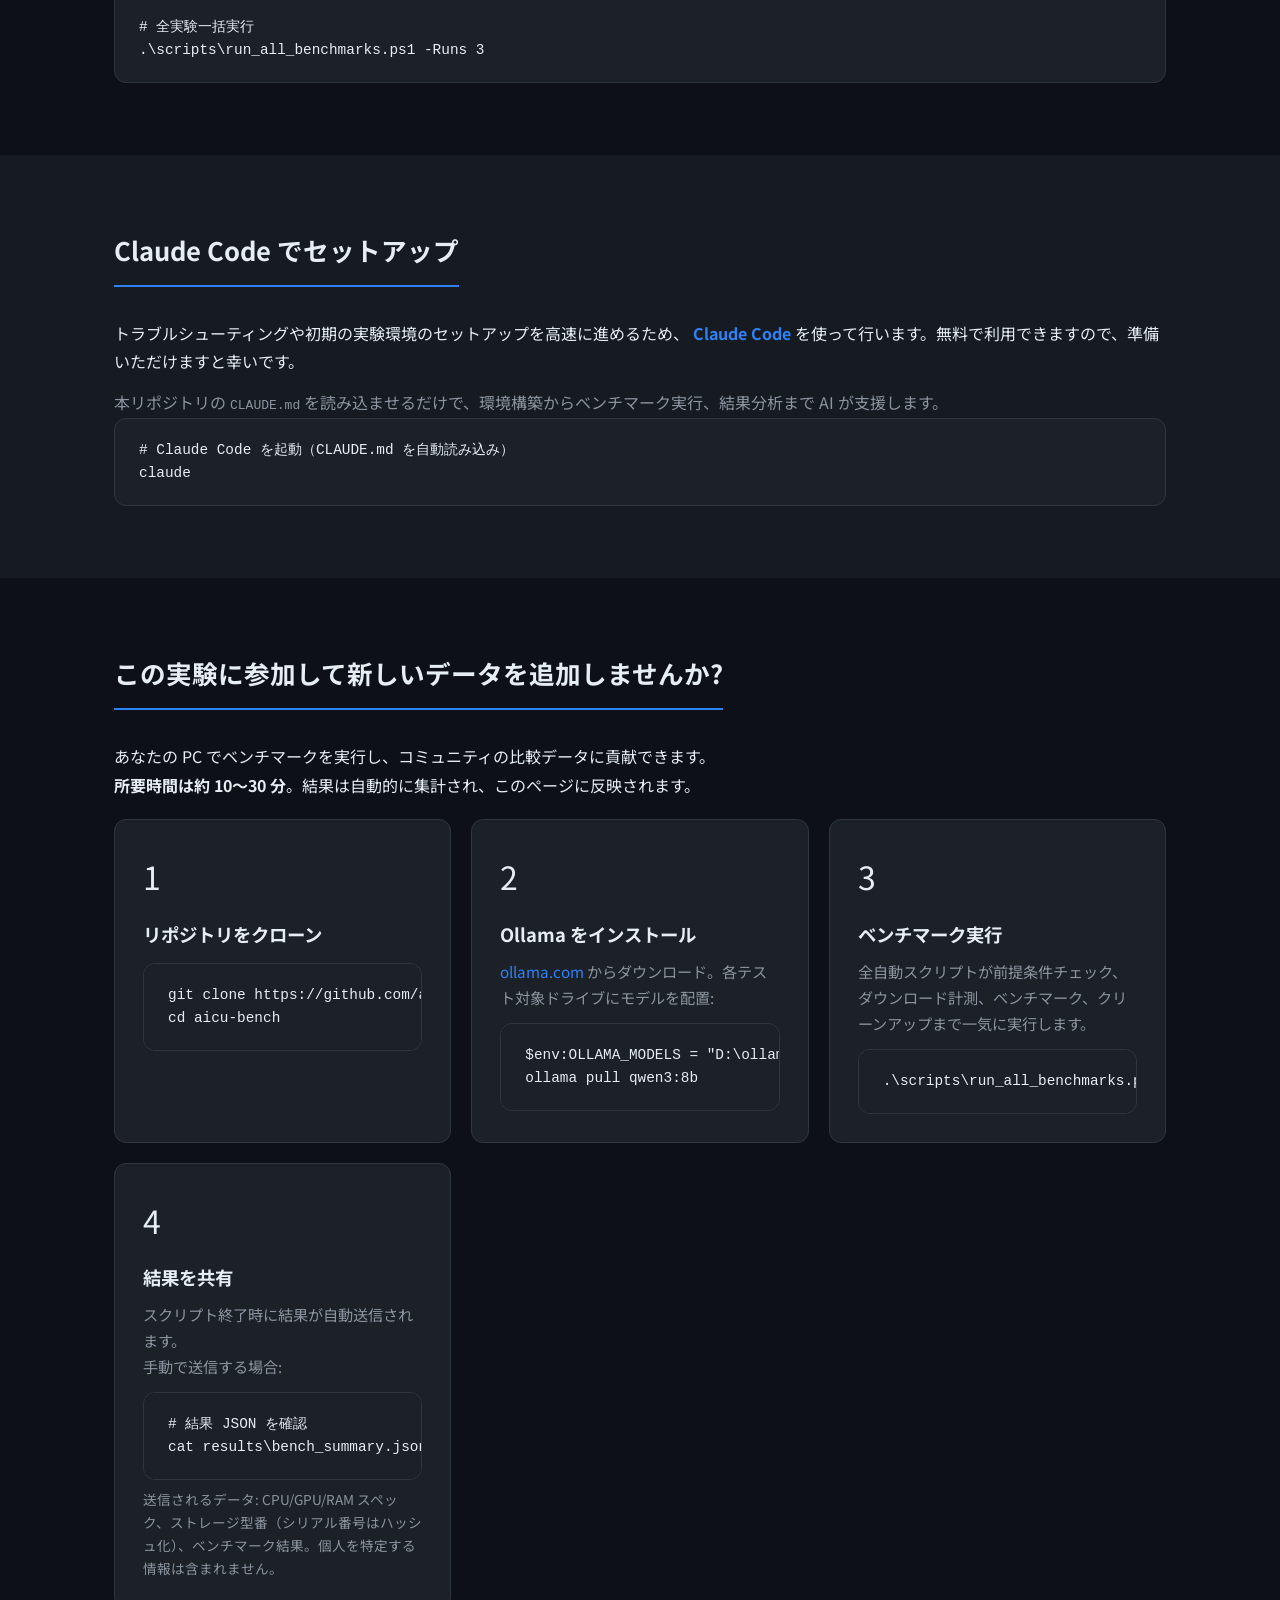
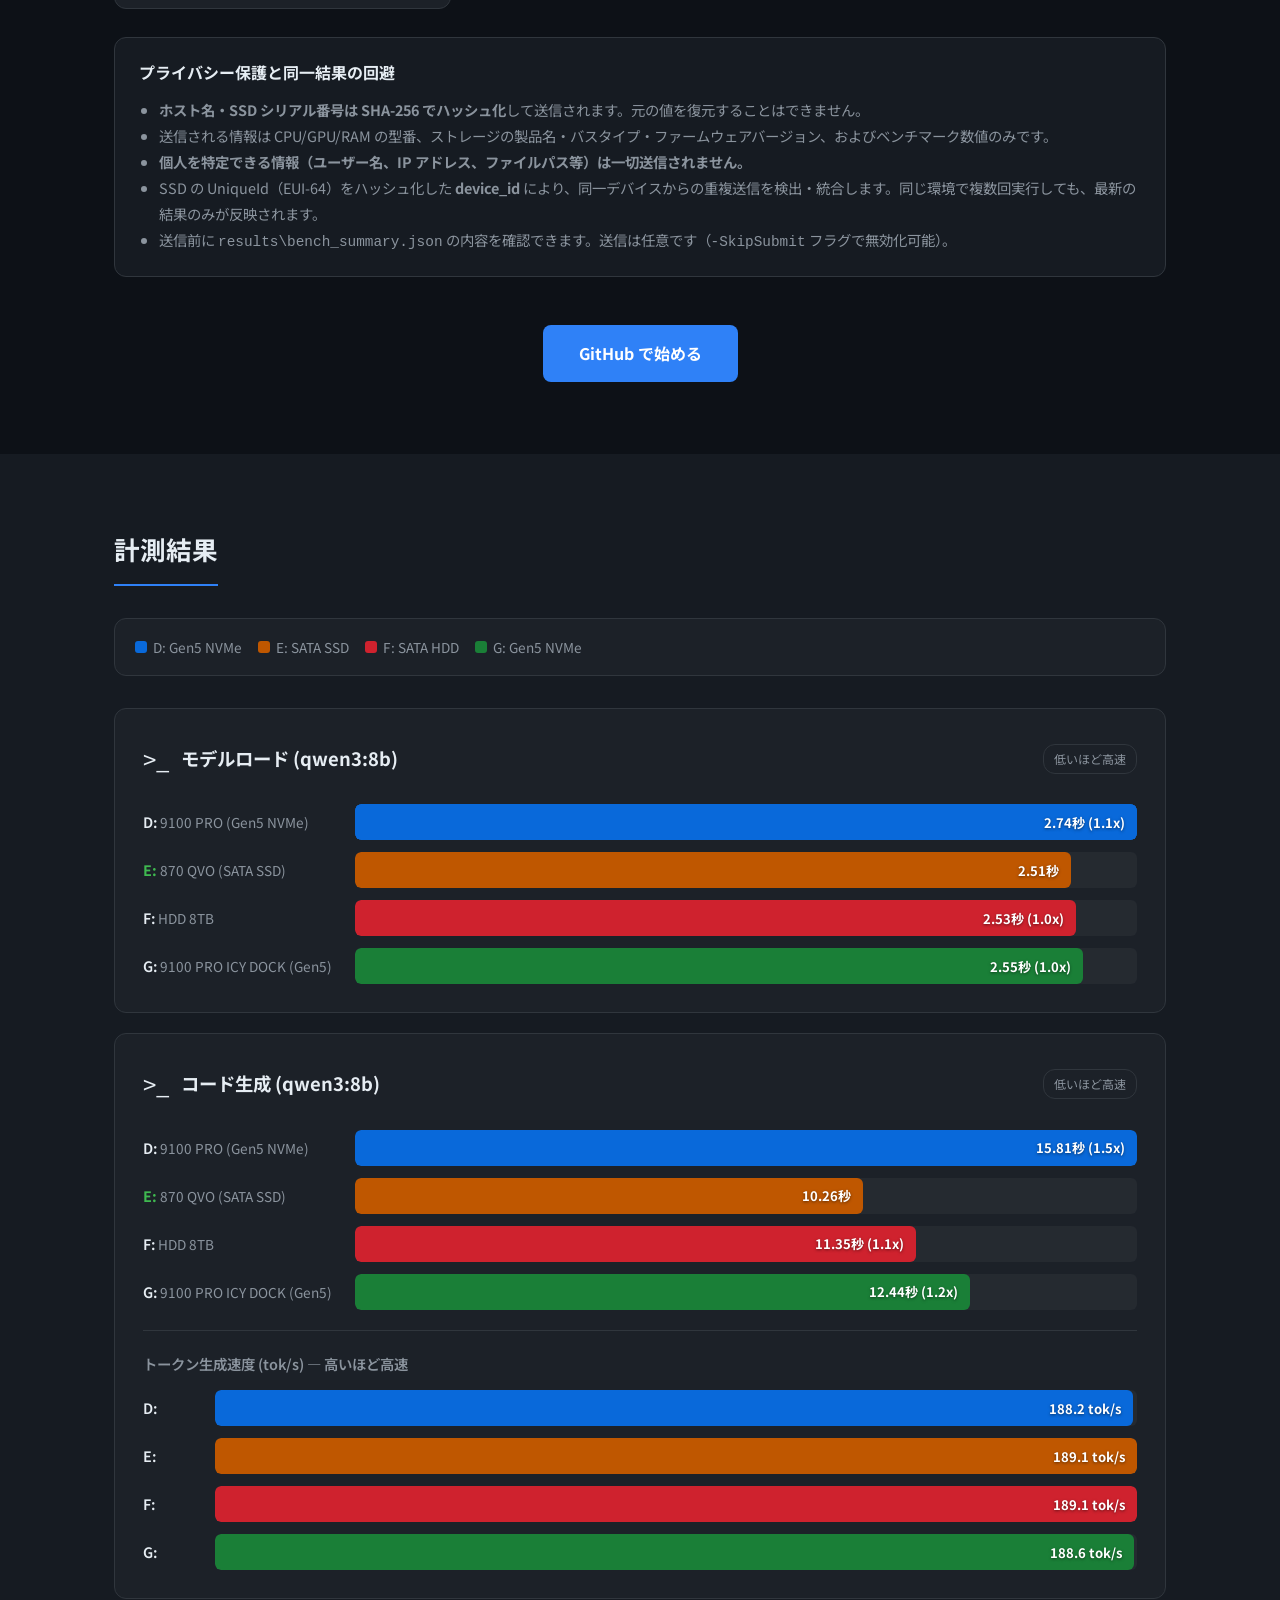
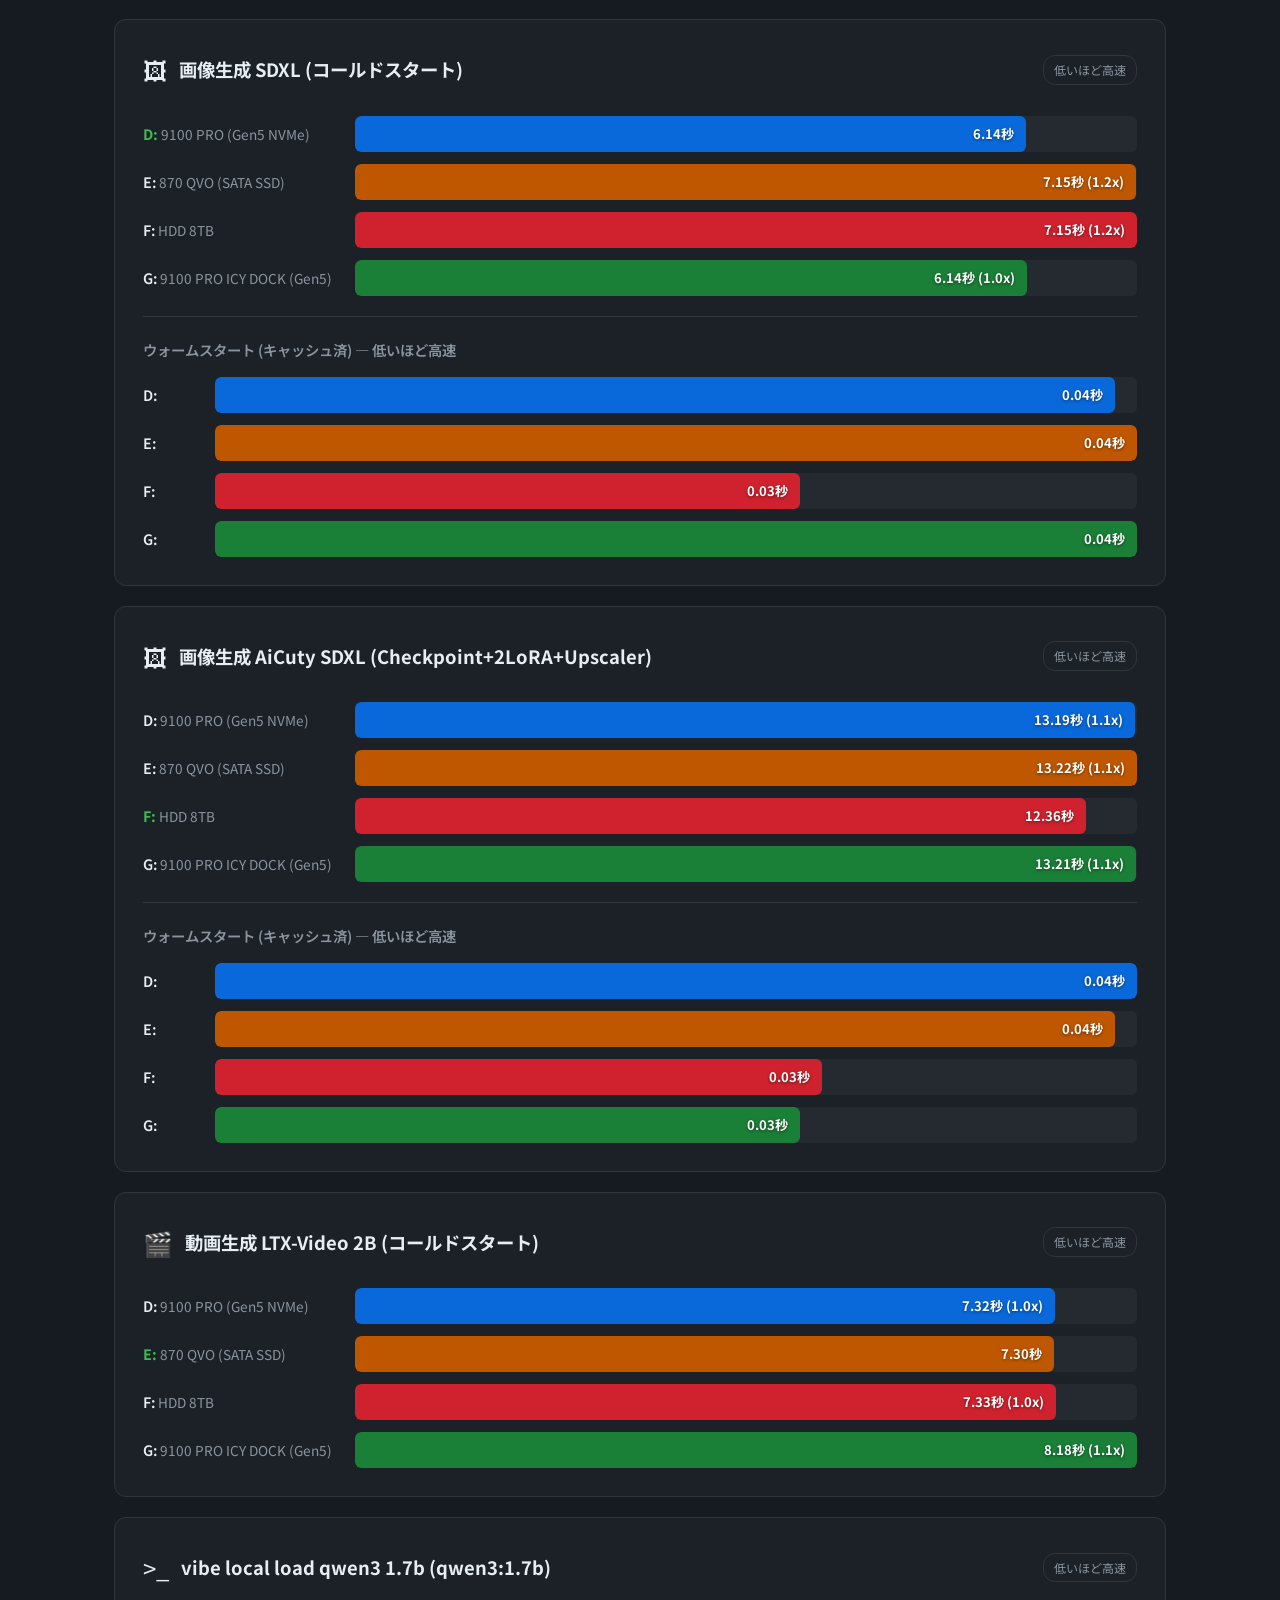
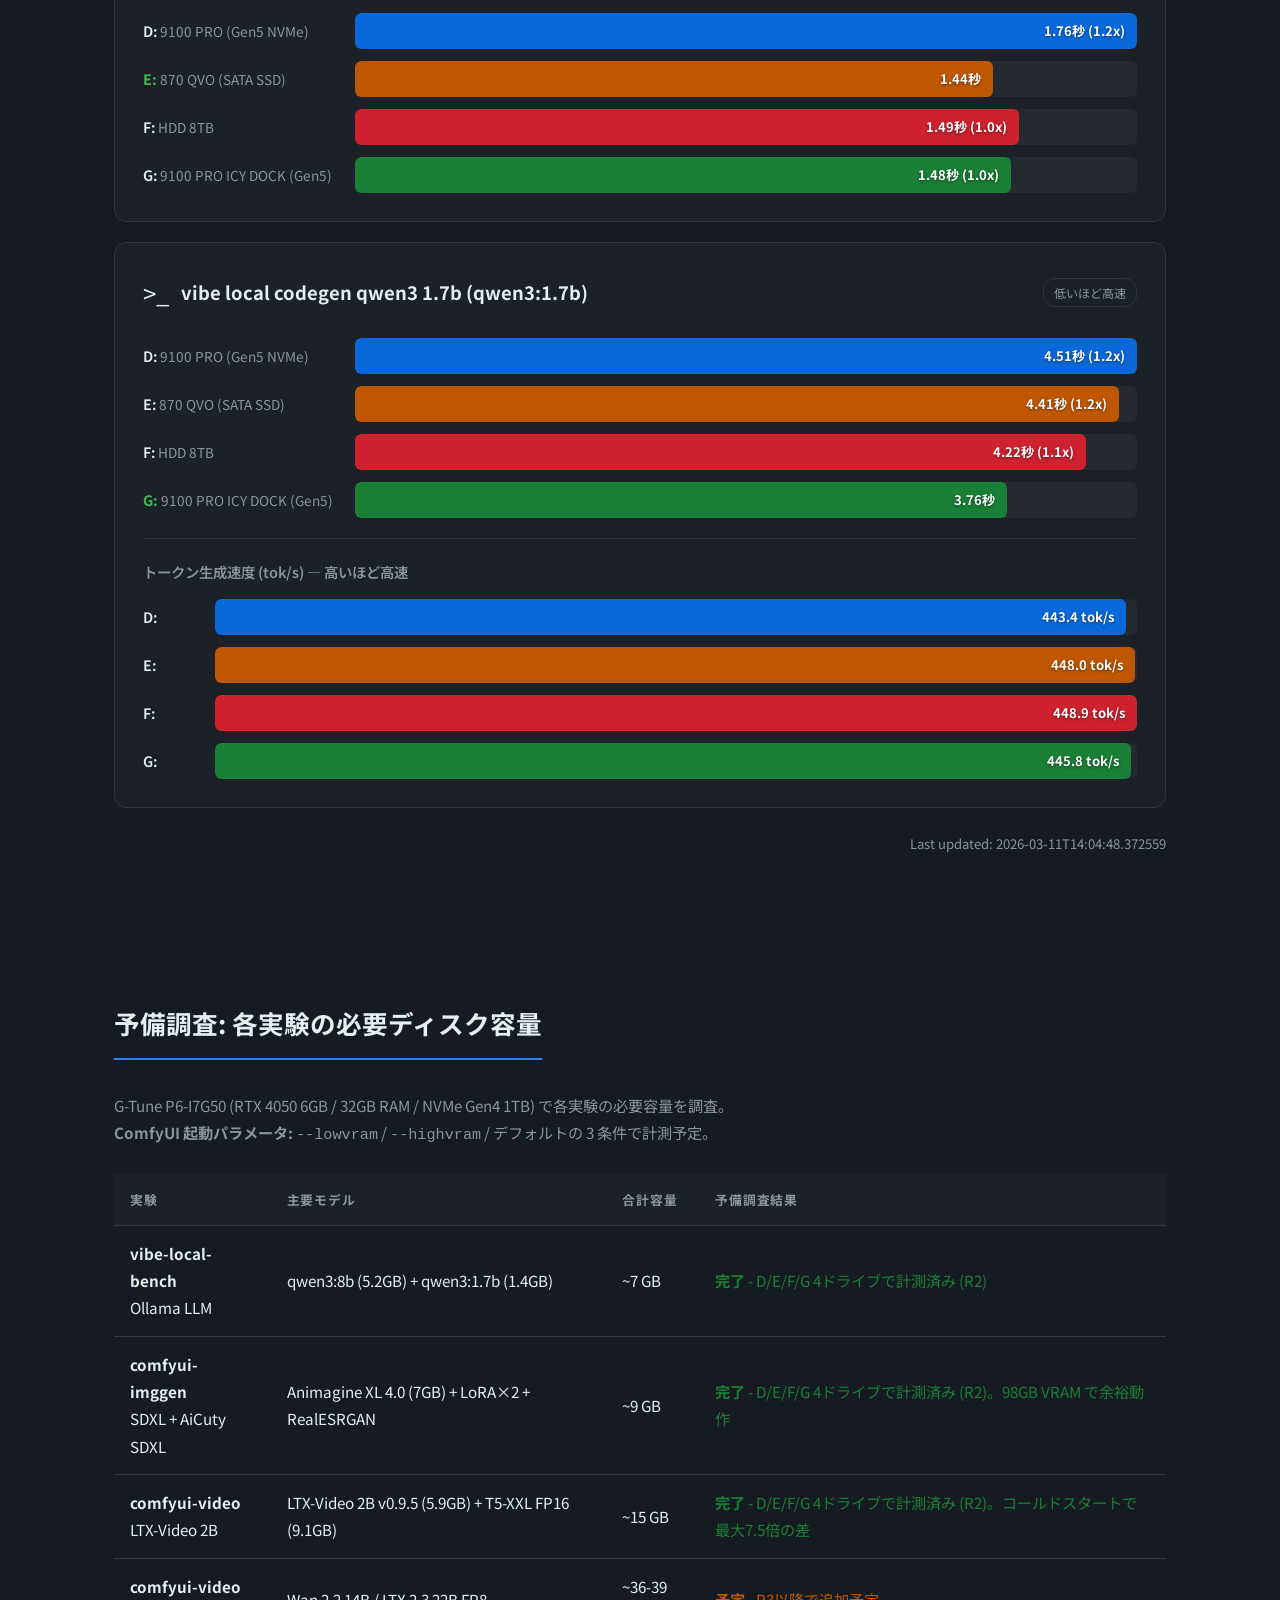
==== commit 5b5a4b05: "Add R2 artifacts gallery, size-classified Results-P8, LP update - Results-P8/: Generated artifacts o" ====
--- a/site/index.html
+++ b/site/index.html
@@ -34,11 +34,14 @@
   <div class="container">
     <h2 class="section-title">概要</h2>
     <p>
-      <strong>AICU-bench</strong> は、AI ワークロードのパフォーマンスを多角的に計測する
+      <strong>AICU-bench</strong> は、<strong>実際の AI 技術のユースケースを想定</strong>し、
+      AI ワークロードのパフォーマンスを多角的に計測する
       <strong>再現可能なオープンソースベンチマーク</strong>です。<br>
       今回は<strong>ストレージ速度（PCIe Gen5 NVMe / SATA SSD / HDD）</strong>が
       AI ワークロードに与える影響にフォーカスし、
-      LLM モデルロード・コード生成・画像/動画生成・音声合成の各タスクで検証します。
+      LLM モデルロード・コード生成・画像/動画生成・音声合成の各タスクで検証。
+      さらに、<strong>長時間負荷での熱影響</strong>、<strong>モデル頻繁切り替え時の速度安定性</strong>、
+      <strong>SSD フラグメンテーションによる性能変化</strong>についても評価しています。
     </p>
   </div>
 </section>
@@ -97,9 +100,14 @@
         <div class="label" style="margin-top:4px">16 GB &times; 2 デュアルチャネル</div>
       </div>
       <div class="spec-card">
-        <div class="label">ストレージ</div>
-        <div class="value">C: ALEG-850 1TB / D: KIOXIA EXCERIA G2 2TB</div>
-        <div class="label" style="margin-top:4px">いずれも NVMe Gen4</div>
+        <div class="label">ストレージ C: (OS)</div>
+        <div class="value"><a href="https://www.kioxia.com/ja-jp/personal/ssd/exceria-g2-nvme-ssd.html" target="_blank" rel="noopener">KIOXIA EXCERIA G2</a> 2TB</div>
+        <div class="label" style="margin-top:4px">NVMe PCIe Gen3x4 / 最大 2,100 MB/s Read</div>
+      </div>
+      <div class="spec-card">
+        <div class="label">ストレージ D: (データ)</div>
+        <div class="value"><a href="https://www.adata.com/us/consumer/product/solid-state-drives-LEGEND-850" target="_blank" rel="noopener">ADATA LEGEND 850</a> 1TB</div>
+        <div class="label" style="margin-top:4px">NVMe PCIe Gen4x4 / 最大 5,000 MB/s Read</div>
       </div>
       <div class="spec-card">
         <div class="label">OS</div>
@@ -107,6 +115,48 @@
         <div class="label" style="margin-top:4px">Build 26220</div>
       </div>
     </div>
+
+    <!-- ストレージデバイスの解説 -->
+    <div class="exp-card" style="margin-top:20px; border-left: 4px solid #bf5700;">
+      <h3>同じ M.2 スロットでも速度が違う理由</h3>
+      <p>
+        ノート PC の M.2 スロットは物理的には同じコネクタ (M-Key) ですが、
+        接続先の <strong>PCIe レーン世代</strong>と<strong>挿す SSD のコントローラ</strong>の両方で速度が決まります。
+      </p>
+      <table class="storage-table" style="margin-top:12px;">
+        <thead>
+          <tr><th>デバイス</th><th>インターフェース</th><th>カタログ Read</th><th>実測 Read (本ベンチ)</th><th>備考</th></tr>
+        </thead>
+        <tbody>
+          <tr>
+            <td><strong>KIOXIA EXCERIA G2</strong><br><span style="font-size:0.8rem;color:var(--text-secondary)">C: OS ドライブ</span></td>
+            <td>PCIe <strong>Gen3</strong>x4</td>
+            <td>2,100 MB/s</td>
+            <td>820&ndash;1,052 MB/s</td>
+            <td>Gen3 コントローラ搭載の廉価モデル。OS バックグラウンド I/O の影響も大。</td>
+          </tr>
+          <tr>
+            <td><strong>ADATA LEGEND 850</strong><br><span style="font-size:0.8rem;color:var(--text-secondary)">D: データドライブ</span></td>
+            <td>PCIe <strong>Gen4</strong>x4</td>
+            <td>5,000 MB/s</td>
+            <td>1,049&ndash;1,340 MB/s</td>
+            <td>Gen4 コントローラ搭載。カタログ値と実測の差は OS やファイルシステムの影響。</td>
+          </tr>
+        </tbody>
+      </table>
+      <p style="margin-top:12px;">
+        <strong>ポイント:</strong> 同じノート PC の M.2 スロットに挿しても、
+        Gen3 SSD なら最大 3,500 MB/s、Gen4 SSD なら最大 7,000 MB/s、Gen5 SSD なら最大 14,000 MB/s と、
+        <strong>購入する SSD のコントローラ世代で上限が決まります</strong>。
+        スロット側が Gen4 対応でも Gen3 SSD を挿せば Gen3 速度で動作し、
+        逆に Gen5 SSD を Gen4 スロットに挿しても Gen4 の上限に制限されます。
+      </p>
+      <p style="margin-top:8px;">
+        さらに、カタログスペックと実効速度には大きな乖離があります（本ベンチでは <strong>カタログ値の 20〜40%</strong>）。
+        これは OS のファイルシステムオーバーヘッド、バックグラウンドプロセス、SSD の SLC キャッシュ残量などが影響するためです。
+        <strong>AI ワークロードが実際に体感する速度</strong>はカタログ値ではなくこの実効速度です。
+      </p>
+    </div>
   </div>
 </section>
 
@@ -127,7 +177,7 @@
           <tr>
             <td>D: Samsung 9100 PRO 8 TB</td>
             <td>PCIe Gen5 NVMe</td>
-            <td>~14,500 MB/s <span class="speed-bar" style="width:100%"></span></td>
+            <td>~14,800 MB/s <span class="speed-bar" style="width:100%"></span></td>
           </tr>
           <tr>
             <td>E: Samsung 870 QVO 8 TB</td>
@@ -142,7 +192,7 @@
           <tr>
             <td>G: 9100 PRO 8 TB (ICY DOCK)</td>
             <td>PCIe Gen5 NVMe リムーバブル</td>
-            <td>~14,500 MB/s <span class="speed-bar" style="width:100%"></span></td>
+            <td>~14,800 MB/s <span class="speed-bar" style="width:100%"></span></td>
           </tr>
         </tbody>
       </table>
@@ -167,17 +217,39 @@
       <div class="exp-card">
         <div class="exp-icon">&#128444;</div>
         <h3>comfyui-imggen-bench</h3>
-        <div class="exp-tool">ComfyUI + z-image-turbo</div>
-        <p>Turbo 系モデルによる高速画像生成を計測。コールドスタート（モデルロード込み）とウォームスタートで、ストレージ速度の影響を分離して定量化します。</p>
-        <div class="exp-hypothesis">コールドスタートでストレージ速度差が顕著。ウォーム時は GPU 依存。</div>
+        <div class="exp-tool">ComfyUI + <a href="https://github.com/aicuai/AiCuty" target="_blank" rel="noopener">AiCuty</a> SDXL ワークフロー</div>
+        <p>
+          SDXL 系モデル (<a href="https://huggingface.co/cagliostrolab/animagine-xl-4.0" target="_blank" rel="noopener">Animagine XL 4.0</a>)
+          + LoRA 2 種 + RealESRGAN アップスケールによる本格的なイラスト生成パイプラインを計測。
+          Checkpoint (~7GB) + LoRA + VAE のコールドロードと、ウォームスタートの差でストレージ速度の影響を分離します。
+        </p>
+        <div class="exp-hypothesis">
+          736&times;1128 / 28 steps / DPM++ 2M SDE Karras / CFG 5。
+          コールドスタートでストレージ速度差が顕著。ウォーム時は GPU 依存。
+        </div>
+        <div style="margin-top:8px; font-size:0.85rem; color:var(--text-secondary);">
+          <strong>起動パラメータ条件:</strong> <code>--highvram</code> / <code>--lowvram</code> / デフォルトの 3 条件 &times; 3 回計測。
+          VRAM 管理方式の違いがモデルロード時間とストレージ I/O パターンに与える影響を分離。
+        </div>
       </div>
 
       <div class="exp-card">
         <div class="exp-icon">&#127916;</div>
-        <h3>comfyui-ltx-bench</h3>
-        <div class="exp-tool">ComfyUI + LTX-Video 2.3</div>
-        <p>AI 動画生成のトータル時間を計測。8〜12 GB のモデル + T5 エンコーダーのロードにおけるストレージ速度の影響を検証します。LTX-Video 専用ノードに対応。</p>
-        <div class="exp-hypothesis">モデルロードでストレージ速度差が直結。推論中は影響軽微。</div>
+        <h3>comfyui-video-bench</h3>
+        <div class="exp-tool">ComfyUI + LTX-Video 2.3 / Wan 2.2 14B</div>
+        <p>
+          AI 動画生成のトータル時間を計測。<strong>LTX 2.3</strong> (22B FP8, ~29GB) と
+          <strong>Wan 2.2</strong> (14B Dual-UNET, ~34GB) の 2 モデルで検証。
+          巨大モデルのロード・オフロードを繰り返すパイプラインで、ストレージ速度の影響が最も顕著に表れる実験。
+        </p>
+        <div class="exp-hypothesis">
+          モデルロードでストレージ速度差が直結。Wan 2.2 は High/Low Noise の 2 つの UNET を
+          切り替えてロードするため、モデルスイッチングのベンチマークとしても機能。
+        </div>
+        <div style="margin-top:8px; font-size:0.85rem; color:var(--text-secondary);">
+          <strong>必要容量:</strong> LTX 2.3 = ~39GB / Wan 2.2 = ~36GB（モデル + テキストエンコーダー + VAE + LoRA）。
+          順次ダウンロード・テスト・削除の流れで実施。
+        </div>
       </div>
 
       <div class="exp-card">
@@ -189,74 +261,285 @@
       </div>
 
     </div>
+
+    <!-- ComfyUI 起動パラメータの影響 -->
+    <div class="exp-card" style="margin-top:20px; border-left: 4px solid #8250df;">
+      <h3>ComfyUI 起動パラメータとストレージ I/O の関係</h3>
+      <p>
+        ComfyUI の VRAM 管理方式はモデルのロード・オフロード挙動に大きく影響し、
+        ストレージ I/O パターンが変化します。本ベンチマークでは以下の 3 条件で計測。
+      </p>
+      <table class="storage-table" style="margin-top:12px;">
+        <thead>
+          <tr><th>パラメータ</th><th>挙動</th><th>ストレージへの影響</th></tr>
+        </thead>
+        <tbody>
+          <tr>
+            <td><code>--highvram</code></td>
+            <td>モデルを VRAM に常駐。切り替え時もアンロードしない</td>
+            <td>初回ロード後はストレージアクセス最小。VRAM 大容量環境向け</td>
+          </tr>
+          <tr>
+            <td>デフォルト</td>
+            <td>VRAM 不足時に自動的にモデルをオフロード</td>
+            <td>モデル切り替え時にストレージからの再ロードが発生</td>
+          </tr>
+          <tr>
+            <td><code>--lowvram</code></td>
+            <td>積極的に VRAM を解放。処理ステップごとにモデルを移動</td>
+            <td>ストレージ I/O が最も頻繁。低 VRAM 環境でのストレージ速度の重要性を可視化</td>
+          </tr>
+        </tbody>
+      </table>
+      <p style="margin-top:12px; font-size:0.9rem; color:var(--text-secondary);">
+        <strong>96GB VRAM 環境 (RTX PRO 6000)</strong> では <code>--highvram</code> で全モデルを常駐可能。
+        <strong>6〜16GB VRAM 環境</strong>では <code>--lowvram</code> が必須で、ストレージ速度が体感に直結する。
+      </p>
+    </div>
+  </div>
+</section>
+
+<!-- 分析手法 -->
+<section>
+  <div class="container">
+    <h2 class="section-title">分析手法: 「秒」だけでは見えないボトルネック</h2>
+    <p style="margin-bottom:20px; color: var(--text-secondary); font-size: 0.95rem;">
+      モデルロード時間の単純な秒数比較では、モデルサイズや GPU オーバーヘッドの影響が混在します。<br>
+      本ベンチマークでは以下の手法で<strong>ストレージ速度の寄与を分離・正規化</strong>して計測します。
+    </p>
+
+    <div class="exp-grid">
+      <div class="exp-card" style="border-left: 4px solid #0969da;">
+        <div class="exp-icon">&#x1F4CF;</div>
+        <h3>sec/GiB 正規化メトリクス</h3>
+        <p>
+          モデルロード時間をモデルサイズ（GiB）で割ることで、
+          <strong>1 GiB あたりのロード秒数</strong>を算出。
+          異なるサイズのモデル間で実効ロード速度を公平に比較できます。
+        </p>
+        <p style="margin-top:8px;">
+          さらに、Ollama の内部計測値 <code>runner_started_s</code>（GPU 初期化時間）を差し引くことで、
+          <strong>純粋なディスク I/O スループット</strong>（IO est MB/s）を推定。
+          Raw ディスクベンチ結果との比率から、デシリアライゼーションや
+          メモリ確保のオーバーヘッドを定量化します。
+        </p>
+        <div class="exp-hypothesis">
+          予備調査では実効ロードスループット（150〜240 MB/s）は
+          Raw ディスク速度（820〜1,340 MB/s）の 1/4〜1/6。<br>
+          Gen5 NVMe でこの比率がどう変化するかが重要な検証ポイント。
+        </div>
+      </div>
+
+      <div class="exp-card" style="border-left: 4px solid #cf222e;">
+        <div class="exp-icon">&#x1F321;</div>
+        <h3>温度・電力リアルタイムモニタリング</h3>
+        <p>
+          ベンチマーク実行中に <code>nvidia-smi</code> を <strong>10 秒間隔</strong>でバックグラウンド記録。
+          GPU 温度、消費電力、GPU 使用率、VRAM 使用量、クロック周波数、P-State を
+          時系列 CSV として保存します。
+        </p>
+        <p style="margin-top:8px;">
+          <strong>サーマルスロットリング</strong>（温度上昇によるクロック制限）が発生するタイミングを
+          特定し、ベンチマーク結果への影響を評価。
+          長時間連続負荷でストレージと GPU 双方の温度推移を可視化します。
+        </p>
+        <div class="exp-hypothesis">
+          ラップトップ環境では GPU 温度 80&deg;C 付近でスロットリング開始の傾向。
+          Samsung 9100 PRO の高度な熱制御がワークステーション環境でどう効くか検証。
+        </div>
+      </div>
+
+      <div class="exp-card" style="border-left: 4px solid #bf5700;">
+        <div class="exp-icon">&#x1F9E9;</div>
+        <h3>SSD フラグメンテーション影響</h3>
+        <p>
+          NVMe SSD は HDD と異なりシークタイムがないため「フラグメンテーション無関係」とされがちですが、
+          <strong>論理ブロックの断片化は内部的なガベージコレクションや WAF（Write Amplification Factor）に影響</strong>
+          する可能性があります。
+        </p>
+        <p style="margin-top:8px;">
+          新品状態 vs 長期使用（大量のモデルダウンロード・削除を繰り返した状態）で
+          シーケンシャルリード性能に差が出るかを検証。
+          AI ワークロードは数 GB 単位のファイルを頻繁に書き換えるため、実運用に近い条件です。
+        </p>
+        <div class="exp-hypothesis">
+          Samsung 9100 PRO の 8TB 大容量は空き領域が潤沢で GC 負荷が低く、
+          長期使用でも性能低下が少ないと予測。
+        </div>
+      </div>
+
+      <div class="exp-card" style="border-left: 4px solid #1a7f37;">
+        <div class="exp-icon">&#x1F504;</div>
+        <h3>モデル切り替え &amp; 初回ロードベンチマーク</h3>
+        <p>
+          実際の AI 開発では、用途に応じてモデルを何度も切り替えます。
+          <strong>10〜20 回連続でモデルのアンロード→ロードを繰り返す</strong>ストレステストに加え、
+          <strong>異なるドライブ間でのモデル切り替え</strong>（例: D: → E: → D:）も計測。
+        </p>
+        <p style="margin-top:8px;">
+          <strong>初回ロード</strong>（コールドスタート）と <strong>2 回目以降</strong>（OS キャッシュヒット時）の差、
+          さらに<strong>ドライブ切り替え時のキャッシュ無効化</strong>による影響を分離します。
+          GPU 温度モニタリングのデータと照合し、
+          <strong>熱がロード性能に与える影響</strong>を定量化します。
+        </p>
+        <div class="exp-hypothesis">
+          初回ロードとキャッシュヒット時で最大 2〜3 倍の差が出ると予測。
+          ドライブ切り替え時は確実にコールドスタートとなるため、ストレージ速度の差が最も顕著に表れる。
+          Samsung 9100 PRO の高速読み出しが最も効く場面。
+        </div>
+      </div>
+    </div>
   </div>
 </section>
 
 <!-- 生成物サンプル -->
 <section>
   <div class="container">
-    <h2 class="section-title">生成物サンプル</h2>
+    <h2 class="section-title">生成物サンプル (実データ: R2)</h2>
     <p style="margin-bottom:20px; color: var(--text-secondary);">
-      各ベンチマークが実際に生成するコンテンツの例。ストレージ速度の差が「モデルロード＆生成開始までの時間」に影響します。
+      RTX PRO 6000 Blackwell (98GB VRAM) で実際に生成されたコンテンツ。
+      <strong>同一シード・同一設定</strong>のためドライブ間で出力は同一。差が出るのは「生成開始までの時間」です。
     </p>
-    <div class="exp-grid">
-      <div class="exp-card">
-        <div class="exp-icon">&#128444;</div>
-        <h3>画像生成 (z-image-turbo)</h3>
-        <p style="font-size:0.85rem; color:var(--text-secondary); margin-bottom:8px;">
-          Prompt: <em>"A high-speed SSD hard drive glowing with electric energy, surrounded by dramatic lightning bolts, serving as the AI core, product photography, cinematic lighting, ultra detailed 8k"</em>
-        </p>
-        <div style="background:#f6f8fa; border:1px solid var(--border); border-radius:8px; padding:40px; text-align:center; color:var(--text-secondary); font-size:0.85rem;">
-          832 &times; 1216px / z-image-turbo (4 steps, res_multistep)<br>
-          <span style="font-size:0.8rem;">&#x1F4CB; 本実験実行後にサンプル画像を掲載予定</span>
-        </div>
-      </div>
-      <div class="exp-card">
-        <div class="exp-icon">&gt;_</div>
-        <h3>コード生成 (Ollama qwen3)</h3>
-        <p style="font-size:0.85rem; color:var(--text-secondary); margin-bottom:8px;">
-          Prompt: <em>"Create an HTML page with interactive particle animation using Canvas API"</em>
-        </p>
-        <pre class="code-block" style="font-size:0.8rem; max-height:120px; overflow:hidden;"><code>&lt;canvas id="c"&gt;&lt;/canvas&gt;
-&lt;script&gt;
-const c = document.getElementById('c');
-const ctx = c.getContext('2d');
-c.width = innerWidth; c.height = innerHeight;
-const particles = Array.from({length: 200}, () =&gt; ({
-  x: Math.random() * c.width,
-  y: Math.random() * c.height,
-  vx: (Math.random() - 0.5) * 2,
-  vy: (Math.random() - 0.5) * 2,
-  r: Math.random() * 3 + 1
-}));
-// ... generated by qwen3:8b
-&lt;/script&gt;</code></pre>
-      </div>
-      <div class="exp-card">
-        <div class="exp-icon">&#127916;</div>
-        <h3>動画生成 (LTX-Video)</h3>
-        <p style="font-size:0.85rem; color:var(--text-secondary); margin-bottom:8px;">
-          ComfyUI + LTX-Video 2.3 による AI 動画生成。8〜12GB のモデルをロードして推論。
-        </p>
-        <div style="background:#f6f8fa; border:1px solid var(--border); border-radius:8px; padding:40px; text-align:center; color:var(--text-secondary); font-size:0.85rem;">
-          動画クリップ (数秒) / LTX-Video 2.3<br>
-          <span style="font-size:0.8rem;">&#x1F4CB; 本実験実行後にサンプル動画を掲載予定</span>
-        </div>
-      </div>
-      <div class="exp-card">
-        <div class="exp-icon">&#127908;</div>
-        <h3>音声合成 (Qwen3-TTS)</h3>
-        <p style="font-size:0.85rem; color:var(--text-secondary); margin-bottom:8px;">
-          夏目漱石「吾輩は猫である」、宮沢賢治「銀河鉄道の夜」等の青空文庫テキストを音声合成。
-        </p>
-        <div style="background:#f6f8fa; border:1px solid var(--border); border-radius:8px; padding:40px; text-align:center; color:var(--text-secondary); font-size:0.85rem;">
-          MP3 音声ファイル / Qwen3-TTS<br>
-          <span style="font-size:0.8rem;">&#x1F4CB; 本実験実行後にサンプル音声を掲載予定</span>
-        </div>
-      </div>
-    </div>
+
+    <!-- Size classification info -->
+    <div style="display:grid; grid-template-columns: repeat(auto-fit, minmax(240px, 1fr)); gap:12px; margin-bottom:24px;">
+      <div class="exp-card" style="border-left: 4px solid #0969da; padding:16px;">
+        <div class="exp-icon" style="font-size:1.2rem;">S</div>
+        <h3>Small Models (~7GB)</h3>
+        <p style="font-size:0.85rem; color:var(--text-secondary);">SDXL Checkpoint 単体。98GB VRAM に余裕で収まり、ストレージ差はほぼ出ない。</p>
+        <p style="font-size:0.85rem; margin-top:4px;"><strong>Cold start: 6-7s</strong> (差: ~1s)</p>
+      </div>
+      <div class="exp-card" style="border-left: 4px solid #bf5700; padding:16px;">
+        <div class="exp-icon" style="font-size:1.2rem;">M</div>
+        <h3>Medium Models (~15GB)</h3>
+        <p style="font-size:0.85rem; color:var(--text-secondary);">LTX-Video 2B + T5-XXL。コールドスタートでストレージ速度差が顕在化。</p>
+        <p style="font-size:0.85rem; margin-top:4px;"><strong>Cold start: 8s vs 61s</strong> (差: 7.5x)</p>
+      </div>
+      <div class="exp-card" style="border-left: 4px solid #cf222e; padding:16px;">
+        <div class="exp-icon" style="font-size:1.2rem;">L</div>
+        <h3>Large Models (~30GB+)</h3>
+        <p style="font-size:0.85rem; color:var(--text-secondary);">Wan 2.2 / LTX 2.3。R3 以降で計測予定。最もストレージ速度が効くサイズ帯。</p>
+        <p style="font-size:0.85rem; margin-top:4px;"><strong>Coming soon (R3/R4)</strong></p>
+      </div>
+    </div>
+
+    <!-- AiCuty SDXL Gallery -->
+    <div class="exp-card" style="margin-bottom:20px;">
+      <h3>&#128444; AiCuty SDXL — Small Models (~7GB) Checkpoint + 2 LoRA + Upscaler</h3>
+      <p style="font-size:0.85rem; color:var(--text-secondary); margin-bottom:12px;">
+        <a href="https://github.com/aicuai/AiCuty" target="_blank" rel="noopener">AiCuty</a> ワークフロー:
+        Animagine XL 4.0 + Niji Anime LoRA + Enchanting Eyes LoRA + RealESRGAN 4x Upscale<br>
+        736&times;1128 / 28 steps / DPM++ 2M SDE Karras / CFG 5 &rarr; <strong>2944&times;4512px 最終出力</strong><br>
+        ComfyUI: <code>python main.py --listen 0.0.0.0 --port 8188</code> (default VRAM mode)
+      </p>
+      <div style="display:grid; grid-template-columns: repeat(auto-fit, minmax(200px, 1fr)); gap:12px;">
+        <div style="text-align:center;">
+          <img src="../Results-P8/small-models-7GB/aicuty-sdxl/D_aicuty_00001.png" alt="AiCuty SDXL - D: Gen5 NVMe" style="width:100%; border-radius:8px; border:1px solid var(--border);" loading="lazy">
+          <p style="font-size:0.8rem; color:var(--text-secondary); margin-top:4px;"><strong>D:</strong> Gen5 NVMe (15.2s cold)</p>
+        </div>
+        <div style="text-align:center;">
+          <img src="../Results-P8/small-models-7GB/aicuty-sdxl/E_aicuty_00001.png" alt="AiCuty SDXL - E: SATA SSD" style="width:100%; border-radius:8px; border:1px solid var(--border);" loading="lazy">
+          <p style="font-size:0.8rem; color:var(--text-secondary); margin-top:4px;"><strong>E:</strong> SATA SSD (17.3s cold)</p>
+        </div>
+        <div style="text-align:center;">
+          <img src="../Results-P8/small-models-7GB/aicuty-sdxl/D_aicuty_00002.png" alt="AiCuty SDXL - D: Run 2" style="width:100%; border-radius:8px; border:1px solid var(--border);" loading="lazy">
+          <p style="font-size:0.8rem; color:var(--text-secondary); margin-top:4px;"><strong>D:</strong> Run 2 (13.2s median)</p>
+        </div>
+        <div style="text-align:center;">
+          <img src="../Results-P8/small-models-7GB/aicuty-sdxl/D_aicuty_00003.png" alt="AiCuty SDXL - D: Run 3" style="width:100%; border-radius:8px; border:1px solid var(--border);" loading="lazy">
+          <p style="font-size:0.8rem; color:var(--text-secondary); margin-top:4px;"><strong>D:</strong> Run 3 (13.2s median)</p>
+        </div>
+      </div>
+    </div>
+
+    <!-- SDXL Basic Gallery -->
+    <div class="exp-card" style="margin-bottom:20px;">
+      <h3>&#128444; SDXL Basic — Small Models (~7GB) Checkpoint Only</h3>
+      <p style="font-size:0.85rem; color:var(--text-secondary); margin-bottom:12px;">
+        Animagine XL 4.0 (6.46GB) / 832&times;1216 / euler 28 steps / CFG 5<br>
+        ComfyUI: <code>python main.py --listen 0.0.0.0 --port 8188</code>
+      </p>
+      <div style="display:grid; grid-template-columns: repeat(auto-fit, minmax(200px, 1fr)); gap:12px;">
+        <div style="text-align:center;">
+          <img src="../Results-P8/small-models-7GB/sdxl/D_sdxl_00001.png" alt="SDXL - D: Gen5 NVMe" style="width:100%; border-radius:8px; border:1px solid var(--border);" loading="lazy">
+          <p style="font-size:0.8rem; color:var(--text-secondary); margin-top:4px;"><strong>D:</strong> Gen5 NVMe (6.1s cold)</p>
+        </div>
+        <div style="text-align:center;">
+          <img src="../Results-P8/small-models-7GB/sdxl/E_sdxl_00001.png" alt="SDXL - E: SATA SSD" style="width:100%; border-radius:8px; border:1px solid var(--border);" loading="lazy">
+          <p style="font-size:0.8rem; color:var(--text-secondary); margin-top:4px;"><strong>E:</strong> SATA SSD (7.1s cold)</p>
+        </div>
+        <div style="text-align:center;">
+          <img src="../Results-P8/small-models-7GB/sdxl/F_sdxl_00001.png" alt="SDXL - F: HDD" style="width:100%; border-radius:8px; border:1px solid var(--border);" loading="lazy">
+          <p style="font-size:0.8rem; color:var(--text-secondary); margin-top:4px;"><strong>F:</strong> HDD (7.2s cold)</p>
+        </div>
+        <div style="text-align:center;">
+          <img src="../Results-P8/small-models-7GB/sdxl/G_sdxl_00001.png" alt="SDXL - G: ICY DOCK" style="width:100%; border-radius:8px; border:1px solid var(--border);" loading="lazy">
+          <p style="font-size:0.8rem; color:var(--text-secondary); margin-top:4px;"><strong>G:</strong> ICY DOCK (6.1s cold)</p>
+        </div>
+      </div>
+    </div>
+
+    <!-- LTX-Video Gallery -->
+    <div class="exp-card" style="margin-bottom:20px;">
+      <h3>&#127916; LTX-Video 2B — Medium Models (~15GB) Checkpoint + T5-XXL</h3>
+      <p style="font-size:0.85rem; color:var(--text-secondary); margin-bottom:12px;">
+        LTX-Video 2B v0.9.5 (5.9GB) + T5-XXL FP16 (9.1GB) = ~15GB total<br>
+        512&times;320 / 25 frames @24fps / euler 20 steps / CFG 1.0 &rarr; animated WEBP<br>
+        ComfyUI: <code>python main.py --listen 0.0.0.0 --port 8188</code><br>
+        <strong style="color:#cf222e;">Cold start: D: 8.1s vs F: 60.9s = 7.5x difference</strong>
+      </p>
+      <div style="display:grid; grid-template-columns: repeat(auto-fit, minmax(200px, 1fr)); gap:12px;">
+        <div style="text-align:center;">
+          <img src="../Results-P8/medium-models-15GB/ltx-video-2b/D_ltx_video_00001.webp" alt="LTX-Video - D: Gen5 NVMe" style="width:100%; border-radius:8px; border:1px solid var(--border);" loading="lazy">
+          <p style="font-size:0.8rem; color:var(--text-secondary); margin-top:4px;"><strong>D:</strong> Gen5 NVMe (<strong style="color:#1a7f37;">8.1s</strong> cold)</p>
+        </div>
+        <div style="text-align:center;">
+          <img src="../Results-P8/medium-models-15GB/ltx-video-2b/E_ltx_video_00001.webp" alt="LTX-Video - E: SATA SSD" style="width:100%; border-radius:8px; border:1px solid var(--border);" loading="lazy">
+          <p style="font-size:0.8rem; color:var(--text-secondary); margin-top:4px;"><strong>E:</strong> SATA SSD (37.4s cold)</p>
+        </div>
+        <div style="text-align:center;">
+          <img src="../Results-P8/medium-models-15GB/ltx-video-2b/F_ltx_video_00001.webp" alt="LTX-Video - F: HDD" style="width:100%; border-radius:8px; border:1px solid var(--border);" loading="lazy">
+          <p style="font-size:0.8rem; color:var(--text-secondary); margin-top:4px;"><strong>F:</strong> HDD (<strong style="color:#cf222e;">60.9s</strong> cold)</p>
+        </div>
+        <div style="text-align:center;">
+          <img src="../Results-P8/medium-models-15GB/ltx-video-2b/G_ltx_video_00001.webp" alt="LTX-Video - G: ICY DOCK" style="width:100%; border-radius:8px; border:1px solid var(--border);" loading="lazy">
+          <p style="font-size:0.8rem; color:var(--text-secondary); margin-top:4px;"><strong>G:</strong> ICY DOCK (11.4s cold)</p>
+        </div>
+      </div>
+    </div>
+
+    <!-- Code Generation -->
+    <div class="exp-card" style="margin-bottom:20px;">
+      <div class="exp-icon">&gt;_</div>
+      <h3>コード生成 (Ollama qwen3) — Small Models (~5GB)</h3>
+      <p style="font-size:0.85rem; color:var(--text-secondary); margin-bottom:8px;">
+        Prompt: <em>"じゃんけんゲームを HTML + JavaScript で作成してください"</em><br>
+        R2 結果: 全ドライブで ~189 tok/s (8b) / ~445 tok/s (1.7b) — <strong>98GB VRAM で差なし</strong>
+      </p>
+      <pre class="code-block" style="font-size:0.8rem; max-height:120px; overflow:hidden;"><code>&lt;!-- qwen3:1.7b の実際の出力（予備調査） --&gt;
+Hier is een voorbeeld van een HTML +
+JavaScript pagina...
+&lt;button class="button"
+  onclick="changeBackground()"&gt;
+  Geen achtergrond
+&lt;/button&gt;</code></pre>
+      <p style="font-size:0.8rem; color:var(--text-secondary); margin-top:8px;">
+        qwen3:1.7b は日本語プロンプトに対してオランダ語で応答。小型モデルの多言語能力の限界を示す実例。
+      </p>
+    </div>
+
+    <!-- TTS / Coming soon -->
+    <div class="exp-card">
+      <div class="exp-icon">&#127908;</div>
+      <h3>音声合成 (Qwen3-TTS) — 予定</h3>
+      <p style="font-size:0.85rem; color:var(--text-secondary);">
+        Qwen3-TTS は Ollama 未対応のため HuggingFace/PyTorch 直接実行で R3 以降に計測予定。
+      </p>
+    </div>
+
     <p style="margin-top:16px; font-size:0.85rem; color:var(--text-secondary);">
-      ベンチマーク完了後、各実験の個別 HTML レポートが <code>results/reports/</code> に自動生成されます。
+      全生成物は <a href="https://github.com/aicuai/aicu-bench/tree/main/Results-P8" target="_blank" rel="noopener"><code>Results-P8/</code></a> にモデルサイズ別に格納。
+      ComfyUI ワークフロー JSON も同梱。
     </p>
   </div>
 </section>
@@ -373,7 +656,10 @@
     vibe_local_codegen_qwen3_8b:  { name: 'コード生成 (qwen3:8b)', unit: '秒', lower: true, icon: '>_' },
     vibe_local_codegen_qwen3_1_7b:{ name: 'コード生成 (qwen3:1.7b)', unit: '秒', lower: true, icon: '>_' },
     comfyui_imggen:    { name: '画像生成 (z-image-turbo)',unit: '秒', lower: true, icon: '\uD83D\uDDBC' },
+    comfyui_imggen_sdxl:       { name: '画像生成 SDXL (コールドスタート)', unit: '秒', lower: true, icon: '\uD83D\uDDBC' },
+    comfyui_imggen_aicuty_sdxl:{ name: '画像生成 AiCuty SDXL (Checkpoint+2LoRA+Upscaler)', unit: '秒', lower: true, icon: '\uD83D\uDDBC' },
     comfyui_ltx:       { name: '動画生成 (LTX-Video)',    unit: '秒', lower: true, icon: '\uD83C\uDFAC' },
+    comfyui_video:     { name: '動画生成 LTX-Video 2B (コールドスタート)', unit: '秒', lower: true, icon: '\uD83C\uDFAC' },
     qwen3tts:          { name: 'TTS 初動時間',            unit: '秒', lower: true, icon: '\uD83C\uDF99' }
   };
   var DRIVE_COLORS = ['#2f81f7','#f0883e','#da3633','#3fb950','#a371f7','#79c0ff','#d2a8ff','#ffa657'];
@@ -537,7 +823,9 @@
     var prefOrder = ['disk_speed','disk_speed_256MB','disk_speed_512MB','disk_speed_1024MB',
       'vibe_local_load','vibe_local_load_qwen3_8b','vibe_local_load_qwen3_1_7b',
       'vibe_local_codegen','vibe_local_codegen_qwen3_8b','vibe_local_codegen_qwen3_1_7b',
-      'comfyui_imggen','comfyui_ltx','qwen3tts'];
+      'comfyui_imggen','comfyui_imggen_sdxl','comfyui_imggen_aicuty_sdxl',
+      'comfyui_ltx','comfyui_video',
+      'qwen3tts'];
     var allKeys = Object.keys(data.experiments);
     var ordered = prefOrder.filter(function(k){ return allKeys.indexOf(k) >= 0; });
     allKeys.forEach(function(k){ if (ordered.indexOf(k) < 0) ordered.push(k); });
@@ -554,6 +842,80 @@
   });
 })();
 </script>
+
+<!-- 予備調査: 容量要件と実行可能性 -->
+<section>
+  <div class="container">
+    <h2 class="section-title">予備調査: 各実験の必要ディスク容量</h2>
+    <p style="margin-bottom:16px; color: var(--text-secondary); font-size: 0.95rem;">
+      G-Tune P6-I7G50 (RTX 4050 6GB / 32GB RAM / NVMe Gen4 1TB) で各実験の必要容量を調査。<br>
+      <strong>ComfyUI 起動パラメータ:</strong> <code>--lowvram</code> / <code>--highvram</code> / デフォルトの 3 条件で計測予定。
+    </p>
+
+    <div style="overflow-x:auto">
+      <table class="storage-table">
+        <thead>
+          <tr>
+            <th>実験</th>
+            <th>主要モデル</th>
+            <th>合計容量</th>
+            <th>予備調査結果</th>
+          </tr>
+        </thead>
+        <tbody>
+          <tr>
+            <td><strong>vibe-local-bench</strong><br>Ollama LLM</td>
+            <td>qwen3:8b (5.2GB) + qwen3:1.7b (1.4GB)</td>
+            <td>~7 GB</td>
+            <td style="color:#1a7f37;"><strong>完了</strong> - D/E/F/G 4ドライブで計測済み (R2)</td>
+          </tr>
+          <tr>
+            <td><strong>comfyui-imggen</strong><br>SDXL + AiCuty SDXL</td>
+            <td>Animagine XL 4.0 (7GB) + LoRA&times;2 + RealESRGAN</td>
+            <td>~9 GB</td>
+            <td style="color:#1a7f37;"><strong>完了</strong> - D/E/F/G 4ドライブで計測済み (R2)。98GB VRAM で余裕動作</td>
+          </tr>
+          <tr>
+            <td><strong>comfyui-video</strong><br>LTX-Video 2B</td>
+            <td>LTX-Video 2B v0.9.5 (5.9GB) + T5-XXL FP16 (9.1GB)</td>
+            <td>~15 GB</td>
+            <td style="color:#1a7f37;"><strong>完了</strong> - D/E/F/G 4ドライブで計測済み (R2)。コールドスタートで最大7.5倍の差</td>
+          </tr>
+          <tr>
+            <td><strong>comfyui-video</strong><br>Wan 2.2 / LTX 2.3</td>
+            <td>Wan 2.2 14B / LTX 2.3 22B FP8</td>
+            <td>~36-39 GB</td>
+            <td style="color:#bf5700;"><strong>予定</strong> - R3以降で追加予定</td>
+          </tr>
+          <tr>
+            <td><strong>qwen3tts-bench</strong><br>TTS</td>
+            <td>Qwen3-TTS (HuggingFace/PyTorch 直接実行)</td>
+            <td>~8 GB</td>
+            <td style="color:#bf5700;"><strong>予定</strong> - Ollama未対応、PyTorch環境構築中</td>
+          </tr>
+        </tbody>
+      </table>
+    </div>
+
+    <div class="exp-card" style="margin-top:20px; border-left: 4px solid #bf5700;">
+      <h3>予備調査の知見: なぜノート PC では動かなかったか</h3>
+      <p>
+        <strong>VRAM の壁:</strong> SDXL (6.46GB) は RTX 4050 の 6GB VRAM に収まらず、ページファイルへのスワップが必要。
+        しかしデフォルトのページファイルサイズでは不足し、OS error 1455 で失敗。
+        <code>--lowvram</code> モードでも同様の結果。これは <strong>6GB VRAM でのSDXL運用の限界</strong>を示すデータ。
+      </p>
+      <p style="margin-top:8px;">
+        <strong>ディスク容量の壁:</strong> 動画生成モデルは 1 実験あたり 36〜39GB を要求。
+        1TB NVMe では OS + 開発環境 + AI モデルの共存が困難。
+        <strong>本実験環境の 8TB Samsung 9100 PRO なら全モデルを同時に保持可能</strong>で、
+        モデル切り替え時の再ダウンロードが不要になる。
+      </p>
+      <p style="margin-top:8px;">
+        <strong>全実験の合計必要容量: ~97GB</strong>（順次実行時の最小必要容量: ~51GB）
+      </p>
+    </div>
+  </div>
+</section>
 
 <!-- テストサイズによる変動の考察 -->
 <section>
@@ -675,7 +1037,7 @@
           <strong>解説:</strong> LLM のモデルファイルは数 GB〜数十 GB の巨大なバイナリです。
           モデルロードとは、このファイルをストレージから GPU メモリ（VRAM）に転送する処理で、
           ストレージの<strong>シーケンシャルリード速度</strong>が直接影響します。
-          Gen5 NVMe (約 14,500 MB/s) なら 5GB のモデルを理論上 <strong>0.3秒</strong> で読み出せますが、
+          Gen5 NVMe (約 14,800 MB/s) なら 5GB のモデルを理論上 <strong>0.3秒</strong> で読み出せますが、
           HDD (約 180 MB/s) では <strong>28秒</strong> かかります。
         </p>
         <div class="exp-hypothesis">
@@ -686,7 +1048,7 @@
       </div>
 
       <div class="exp-card">
-        <h3>仮説 2: 推論速度はストレージに依存しない</h3>
+        <h3>仮説 2: 推論速度はストレージに依存しない？</h3>
         <p>
           コード生成速度は C: が <strong>23.45 tok/s</strong>、D: が <strong>19.38 tok/s</strong>。
           モデルが VRAM にロード済みであれば、推論（トークン生成）は GPU 演算能力とメモリ帯域に依存し、
@@ -733,7 +1095,7 @@
       <h3>Samsung 9100 PRO が AI ワークロードに最適な理由</h3>
       <p>
         予備調査の結果は、同じ NVMe Gen4 ドライブ間でもモデルロード時間に <strong>最大 1.5 倍の差</strong> が出ることを示しています。
-        Gen4 同士でこの差が出るのであれば、<strong>Gen5 (14,500 MB/s) vs SATA SSD (560 MB/s) vs HDD (180 MB/s)</strong> の比較では
+        Gen4 同士でこの差が出るのであれば、<strong>Gen5 (14,800 MB/s) vs SATA SSD (560 MB/s) vs HDD (180 MB/s)</strong> の比較では
         さらに圧倒的な差が予測されます。
       </p>
       <p style="margin-top:8px;">
@@ -742,10 +1104,97 @@
         <strong>1 回あたり数十秒の短縮が、1 日の作業で数十分〜数時間の時間節約</strong>につながります。
       </p>
       <p style="margin-top:8px;">
-        Samsung 9100 PRO は PCIe Gen5 の帯域幅をフル活用し、シーケンシャルリード <strong>14,500 MB/s</strong>、
+        Samsung 9100 PRO は PCIe Gen5 の帯域幅をフル活用し、シーケンシャルリード <strong>14,800 MB/s</strong>、
         8TB の大容量で複数の AI モデルを 1 台に集約可能。
         AI クリエイターにとって「待たない AI 環境」を実現する最適なストレージです。
       </p>
+    </div>
+
+    <!-- 9100 PRO 公式スペック検証 -->
+    <div style="margin-top:32px;">
+      <h3 style="font-size:1.15rem; margin-bottom:16px;">Samsung 9100 PRO <a href="https://semiconductor.samsung.com/jp/consumer-storage/internal-ssd/9100-pro/" target="_blank" rel="noopener" style="font-size:0.85rem;">公式ページ</a> の主張を検証</h3>
+      <p style="margin-bottom:16px; color:var(--text-secondary); font-size:0.9rem;">
+        公式サイトに記載されている売り文句を、本ベンチマークの知見と照らし合わせて検証します。
+      </p>
+      <table class="storage-table">
+        <thead>
+          <tr><th style="width:30%;">公式の主張</th><th style="width:12%;">評価</th><th>解説</th></tr>
+        </thead>
+        <tbody>
+          <tr>
+            <td><strong>最大 14,800/13,400 MB/s</strong><br>シーケンシャル読み出し/書き込み</td>
+            <td style="color:#1a7f37;"><strong>正しい</strong></td>
+            <td>
+              CrystalDiskMark 等の直接 NVMe コマンド計測での値であり、カタログスペックとして正確。
+              ただし OS のファイルシステム経由（AI アプリが使う通常の API）では、この値には到達しません。
+              予備調査では Gen4 NVMe（カタログ 3,500 MB/s）で実効 800〜1,300 MB/s でした。
+              <strong>Gen5 でも実効速度はカタログ値の 30〜50% 程度</strong>と予測されますが、それでも Gen4 の実効速度を大きく上回ります。
+            </td>
+          </tr>
+          <tr>
+            <td><strong>990 PRO の 2 倍高速</strong></td>
+            <td style="color:#1a7f37;"><strong>概ね正しい</strong></td>
+            <td>
+              PCIe Gen4→Gen5 で理論帯域幅は 2 倍（約 7,000→14,000 MB/s）。
+              カタログスペック比較では正確です。
+              実効速度が線形に 2 倍になるかは、CPU/チップセットの PCIe レーン構成やコントローラ性能にも依存しますが、
+              <strong>大幅な向上は確実</strong>です。本実験で実測検証予定。
+            </td>
+          </tr>
+          <tr>
+            <td><strong>最大 2,200K/2,600K IOPS</strong><br>ランダム読み出し/書き込み</td>
+            <td style="color:#0969da;"><strong>本実験で検証</strong></td>
+            <td>
+              ランダム IOPS は多数の小ファイルを並列処理する能力を示す指標。
+              AI モデルファイルは <strong>数 GB の巨大な連続データ</strong>であり、ロード時はシーケンシャルリードが支配的と思われますが、
+              ComfyUI のノード定義・設定ファイルの並列読み込みや、学習データセット（数百万枚の画像ファイル等）の読み込みなど、
+              ランダム IOPS が効く場面もあり得ます。
+              <strong>実際の AI ワークフローでどちらが支配的かを本実験で検証します。</strong>
+            </td>
+          </tr>
+          <tr>
+            <td><strong>AI アプリケーションに即時ロード</strong></td>
+            <td style="color:#1a7f37;"><strong>正しい</strong></td>
+            <td>
+              モデルロードは I/O バウンドであり、高速ストレージは確実に効果があります。
+              理論上、5GB モデルのリードは Gen5 で <strong>約 0.3 秒</strong>（14,800 MB/s 時）。
+              実効速度を考慮すると <strong>1〜3 秒</strong> が現実的な範囲です。
+              Gen4 では 4〜10 秒、HDD では 28 秒以上かかるため、体感差は非常に大きい。
+              ファイルシステム経由でもストレージ速度の優位性は明確に出ます。
+            </td>
+          </tr>
+          <tr>
+            <td><strong>電力効率 49% 向上</strong><br>990 PRO 比</td>
+            <td style="color:#1a7f37;"><strong>妥当</strong></td>
+            <td>
+              公式データ: 990 PRO = 1,221 MB/s/W → 9100 PRO = 1,822 MB/s/W（2TB モデル）。
+              5nm コントローラにより、速度が 2 倍になっても消費電力は抑制。
+              <strong>ノート PC やスモールフォームファクタ PC では発熱と消費電力の抑制は実用上非常に重要</strong>です。
+              本実験で nvidia-smi による電力計測と合わせて検証予定。
+            </td>
+          </tr>
+          <tr>
+            <td><strong>8TB 大容量</strong></td>
+            <td style="color:#1a7f37;"><strong>事実</strong></td>
+            <td>
+              AI モデルの巨大化が進む中、大容量は実用上の大きなメリット。
+              LLM 70B パラメータモデル（約 40GB）を 200 個、
+              Stable Diffusion の Checkpoint（2〜7GB）なら 1,000 個以上格納可能。
+              <strong>モデルの削除・再ダウンロードの手間が減り、切り替えコストがゼロに近づきます。</strong>
+            </td>
+          </tr>
+          <tr>
+            <td><strong>高度な熱制御</strong><br>サーマルスロットリング抑制</td>
+            <td style="color:#0969da;"><strong>本実験で検証</strong></td>
+            <td>
+              長時間の AI ワークロード（連続した画像/動画生成、大量のモデル切り替え）で
+              サーマルスロットリング（熱による速度低下）が発生しないかは重要な検証ポイント。
+              <strong>本実験のベンチマークスイートは 30 分〜1 時間の連続負荷を想定しており、
+              熱制御の効果を実データで確認予定です。</strong>
+            </td>
+          </tr>
+        </tbody>
+      </table>
     </div>
 
     <!-- 用語集 -->
@@ -756,18 +1205,24 @@
           <tr><th style="width:200px;">用語</th><th>解説</th></tr>
         </thead>
         <tbody>
-          <tr><td><strong>NVMe Gen5</strong></td><td>PCIe 5.0 接続の SSD 規格。最大転送速度は約 14,500 MB/s（Gen4 の約 2 倍、SATA の約 26 倍）。</td></tr>
+          <tr><td><strong>NVMe Gen5</strong></td><td>PCIe 5.0 接続の SSD 規格。最大転送速度は約 14,800 MB/s（Gen4 の約 2 倍、SATA の約 26 倍）。<a href="https://nvmexpress.org/" target="_blank" rel="noopener">NVM Express 公式</a></td></tr>
           <tr><td><strong>シーケンシャルリード</strong></td><td>連続したデータを読み出す速度。AI モデルのような巨大ファイルの読み込みに直結。</td></tr>
-          <tr><td><strong>VRAM</strong></td><td>GPU 専用のビデオメモリ。AI モデルの推論にはモデル全体を VRAM に展開する必要がある。</td></tr>
+          <tr><td><strong>VRAM</strong></td><td>GPU 専用のビデオメモリ。AI モデルの推論にはモデル全体を VRAM に展開する必要がある。<a href="https://developer.nvidia.com/cuda-toolkit" target="_blank" rel="noopener">NVIDIA CUDA Toolkit</a></td></tr>
           <tr><td><strong>コールドスタート</strong></td><td>モデルがメモリに存在しない状態からの起動。ストレージからの読み込みが必要。</td></tr>
           <tr><td><strong>ウォームスタート</strong></td><td>モデルが既にメモリにロードされた状態。ストレージアクセスは不要。</td></tr>
           <tr><td><strong>tok/s (tokens per second)</strong></td><td>LLM の推論速度指標。1 秒あたりに生成されるトークン（単語の断片）の数。</td></tr>
+          <tr><td><strong>GGUF</strong></td><td>LLM モデルの量子化ファイル形式。Ollama が内部で使用。モデルロード時にヘッダーパース＋テンソル展開が必要で、ディスク速度だけでなくデシリアライゼーション処理もボトルネックになる。<a href="https://github.com/ggml-org/ggml/blob/master/docs/gguf.md" target="_blank" rel="noopener">GGUF 仕様</a></td></tr>
+          <tr><td><strong>sec/GiB</strong></td><td>モデルロード時間をモデルサイズ (GiB) で割った正規化メトリクス。異なるサイズのモデル間でロード速度を公平に比較するための指標。本ベンチマーク独自の計測手法。<a href="https://github.com/aicuai/aicu-bench/blob/main/scripts/analyze_sec_per_gb.py" target="_blank" rel="noopener">算出スクリプト</a></td></tr>
           <tr><td><strong>I/O バウンド</strong></td><td>ストレージの読み書き速度が処理全体のボトルネックになっている状態。</td></tr>
           <tr><td><strong>GPU バウンド</strong></td><td>GPU の演算能力がボトルネックになっている状態。ストレージ速度は影響しない。</td></tr>
+          <tr><td><strong>サーマルスロットリング</strong></td><td>GPU や SSD の温度が閾値を超えた際にクロック周波数を自動的に下げて発熱を抑える保護機構。長時間ベンチマークでの性能低下の主要因。</td></tr>
           <tr><td><strong>ページファイル / スワップ</strong></td><td>メモリ不足時に OS がストレージ上に確保する仮想メモリ領域。高速 SSD ほど影響が軽微。</td></tr>
           <tr><td><strong>LLM</strong></td><td>Large Language Model（大規模言語モデル）。ChatGPT、Qwen、Llama 等のテキスト生成 AI。</td></tr>
-          <tr><td><strong>Ollama</strong></td><td>ローカル PC で LLM を実行するためのオープンソースツール。モデル管理・推論 API を提供。</td></tr>
-          <tr><td><strong>ComfyUI</strong></td><td>画像・動画生成 AI のワークフロー構築ツール。ノードベースで柔軟なパイプラインを構成可能。</td></tr>
+          <tr><td><strong>Ollama</strong></td><td>ローカル PC で LLM を実行するためのオープンソースツール。モデル管理・推論 API を提供。<a href="https://ollama.com/" target="_blank" rel="noopener">公式サイト</a> / <a href="https://github.com/ollama/ollama" target="_blank" rel="noopener">GitHub</a></td></tr>
+          <tr><td><strong>ComfyUI</strong></td><td>画像・動画生成 AI のワークフロー構築ツール。ノードベースで柔軟なパイプラインを構成可能。<a href="https://github.com/comfyanonymous/ComfyUI" target="_blank" rel="noopener">GitHub</a></td></tr>
+          <tr><td><strong>LTX-Video</strong></td><td>Lightricks 社の動画生成 AI モデル。ComfyUI で使用。8〜12GB のモデル + T5 エンコーダーを要し、ロード時間にストレージ速度が直結。<a href="https://github.com/Lightricks/LTX-Video" target="_blank" rel="noopener">GitHub</a></td></tr>
+          <tr><td><strong>Qwen3-TTS</strong></td><td>Alibaba Qwen チームの音声合成モデル。テキストから自然な音声を生成。<a href="https://github.com/QwenLM/Qwen3" target="_blank" rel="noopener">GitHub</a></td></tr>
+          <tr><td><strong>nvidia-smi</strong></td><td>NVIDIA GPU の温度・電力・VRAM 使用量等をリアルタイムで取得する CLI ツール。本ベンチマークでは 10 秒間隔の時系列記録に使用。<a href="https://developer.nvidia.com/system-management-interface" target="_blank" rel="noopener">公式ドキュメント</a></td></tr>
         </tbody>
       </table>
     </div>
@@ -800,7 +1255,7 @@
         <div class="link-desc">テスト対象 Gen5 NVMe SSD &mdash; AI ワークロードに最適な大容量高速ストレージ</div>
       </li>
       <li>
-        <a href="https://www.samsung.com/semiconductor/minisite/ssd/product/consumer/9100pro/" target="_blank" rel="noopener">Samsung 9100 PRO (公式)</a>
+        <a href="https://semiconductor.samsung.com/jp/consumer-storage/internal-ssd/9100-pro/" target="_blank" rel="noopener">Samsung 9100 PRO (公式)</a>
         <div class="link-desc">製品仕様・技術情報</div>
       </li>
     </ul>
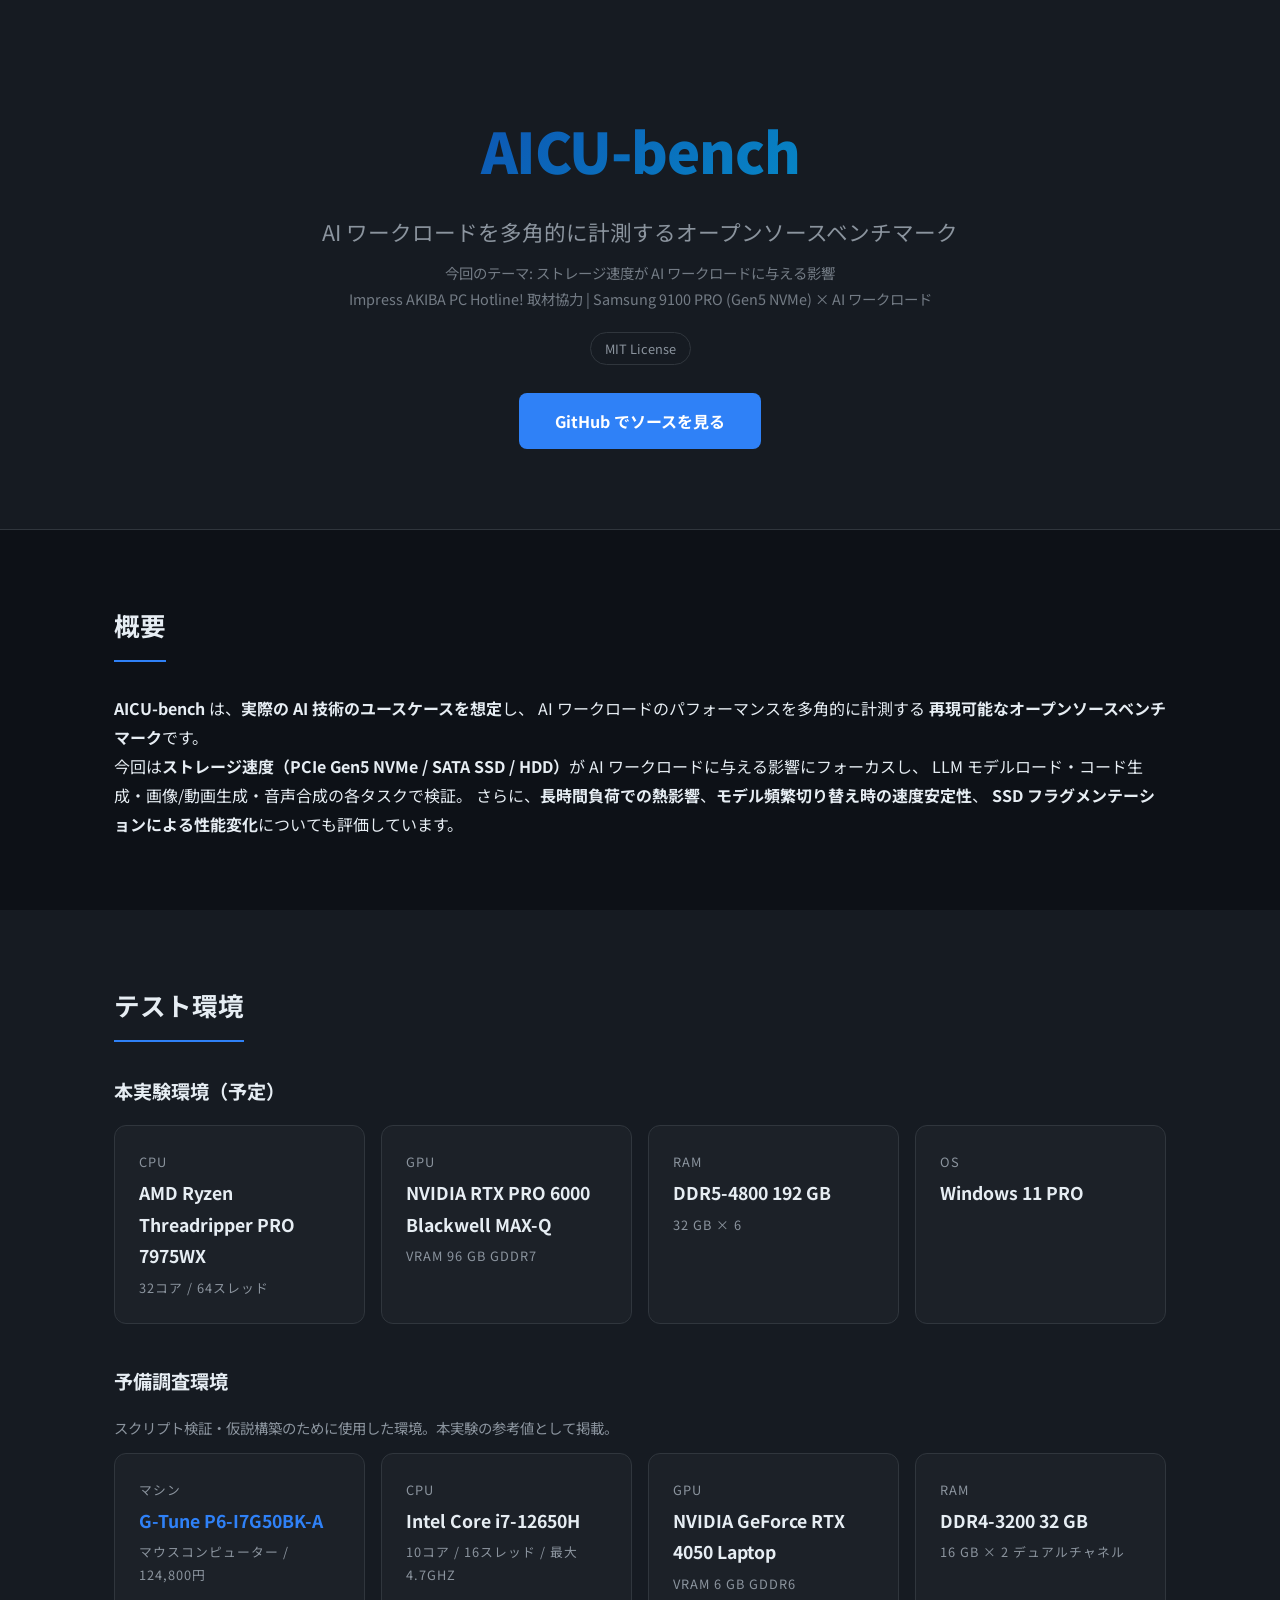
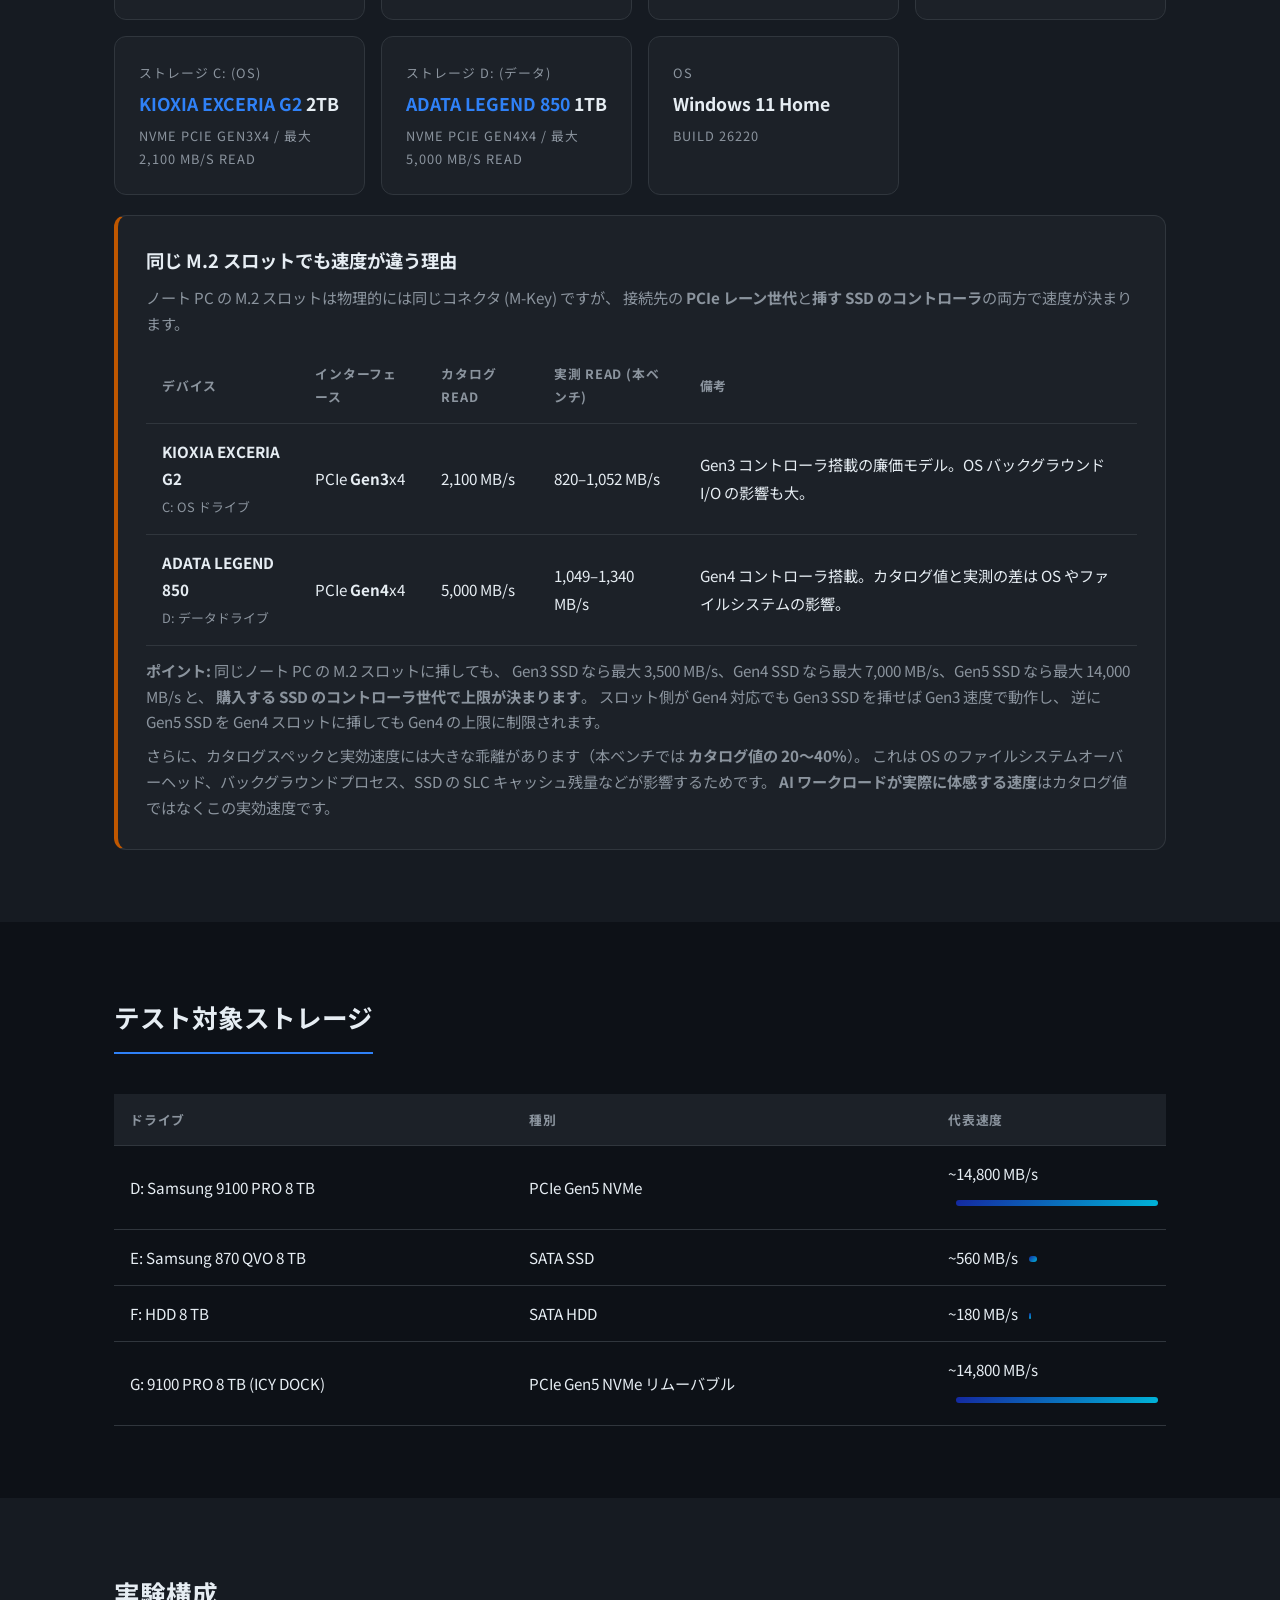
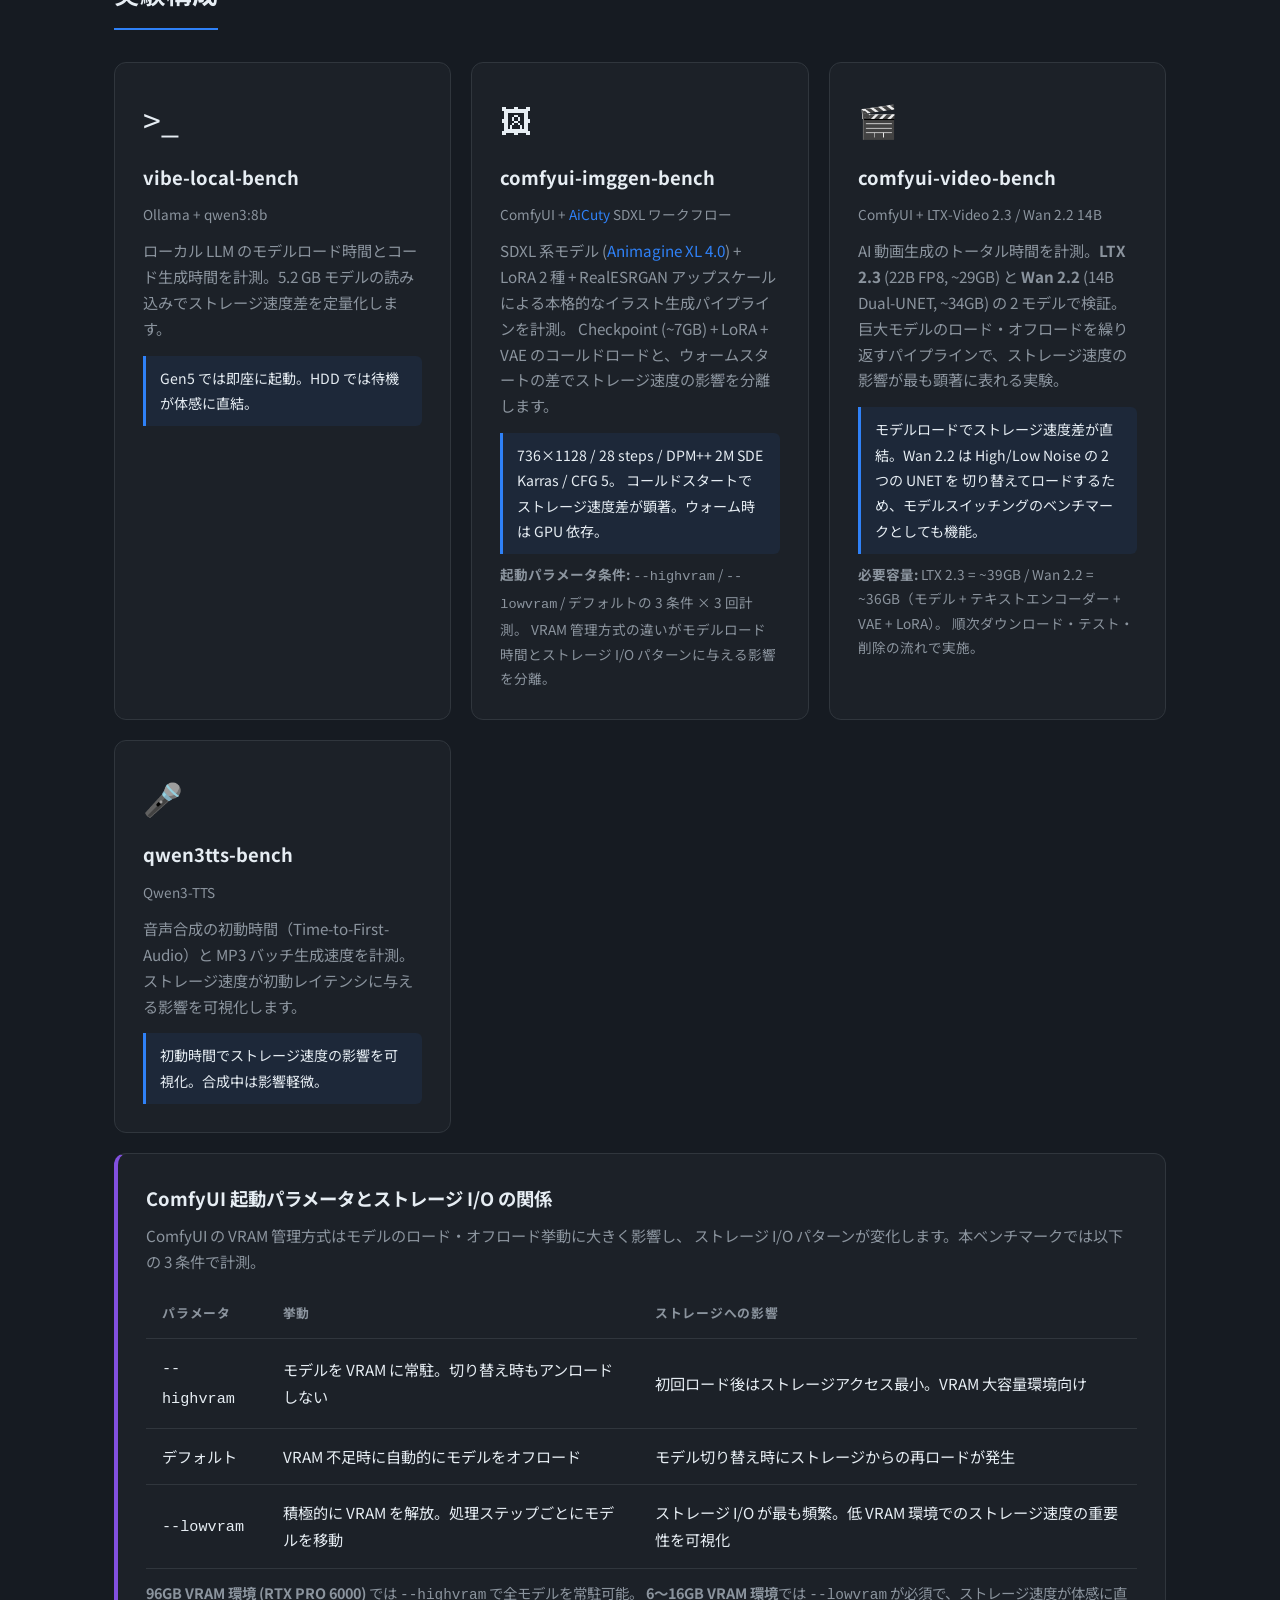
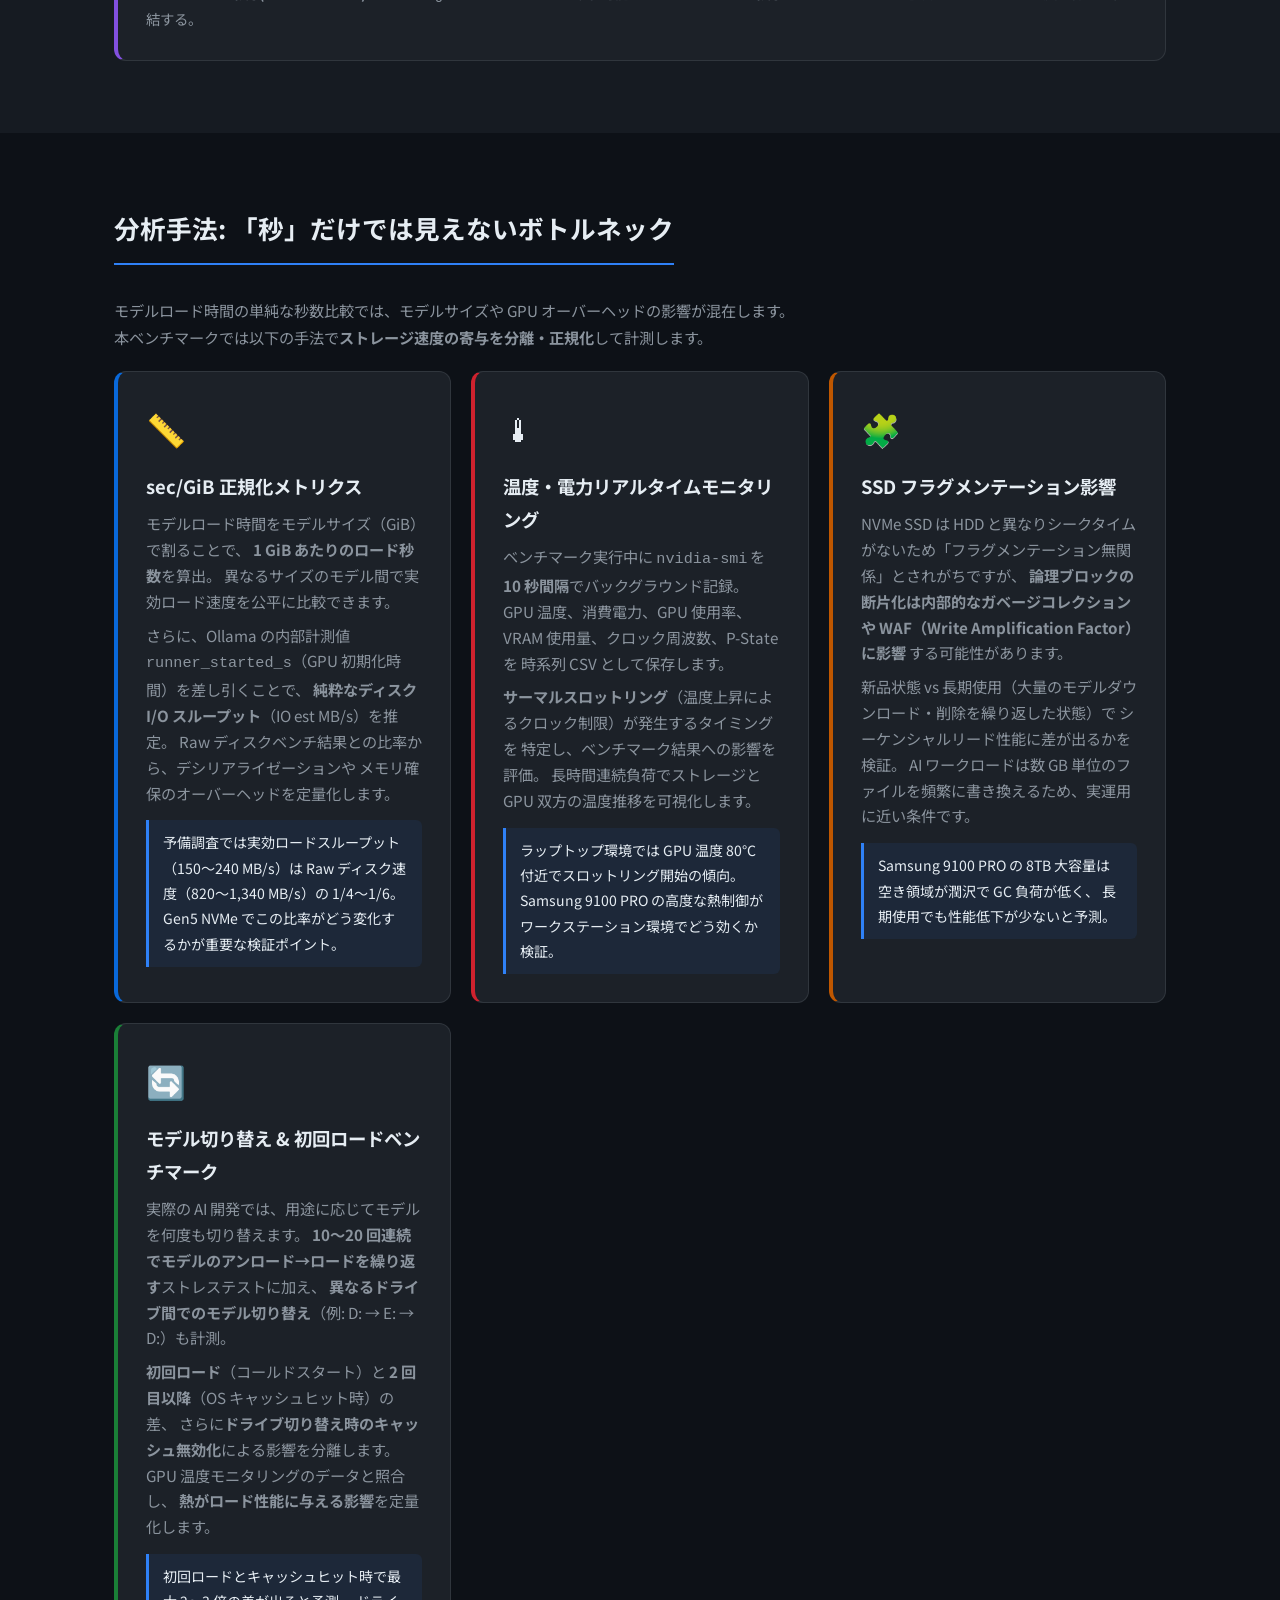
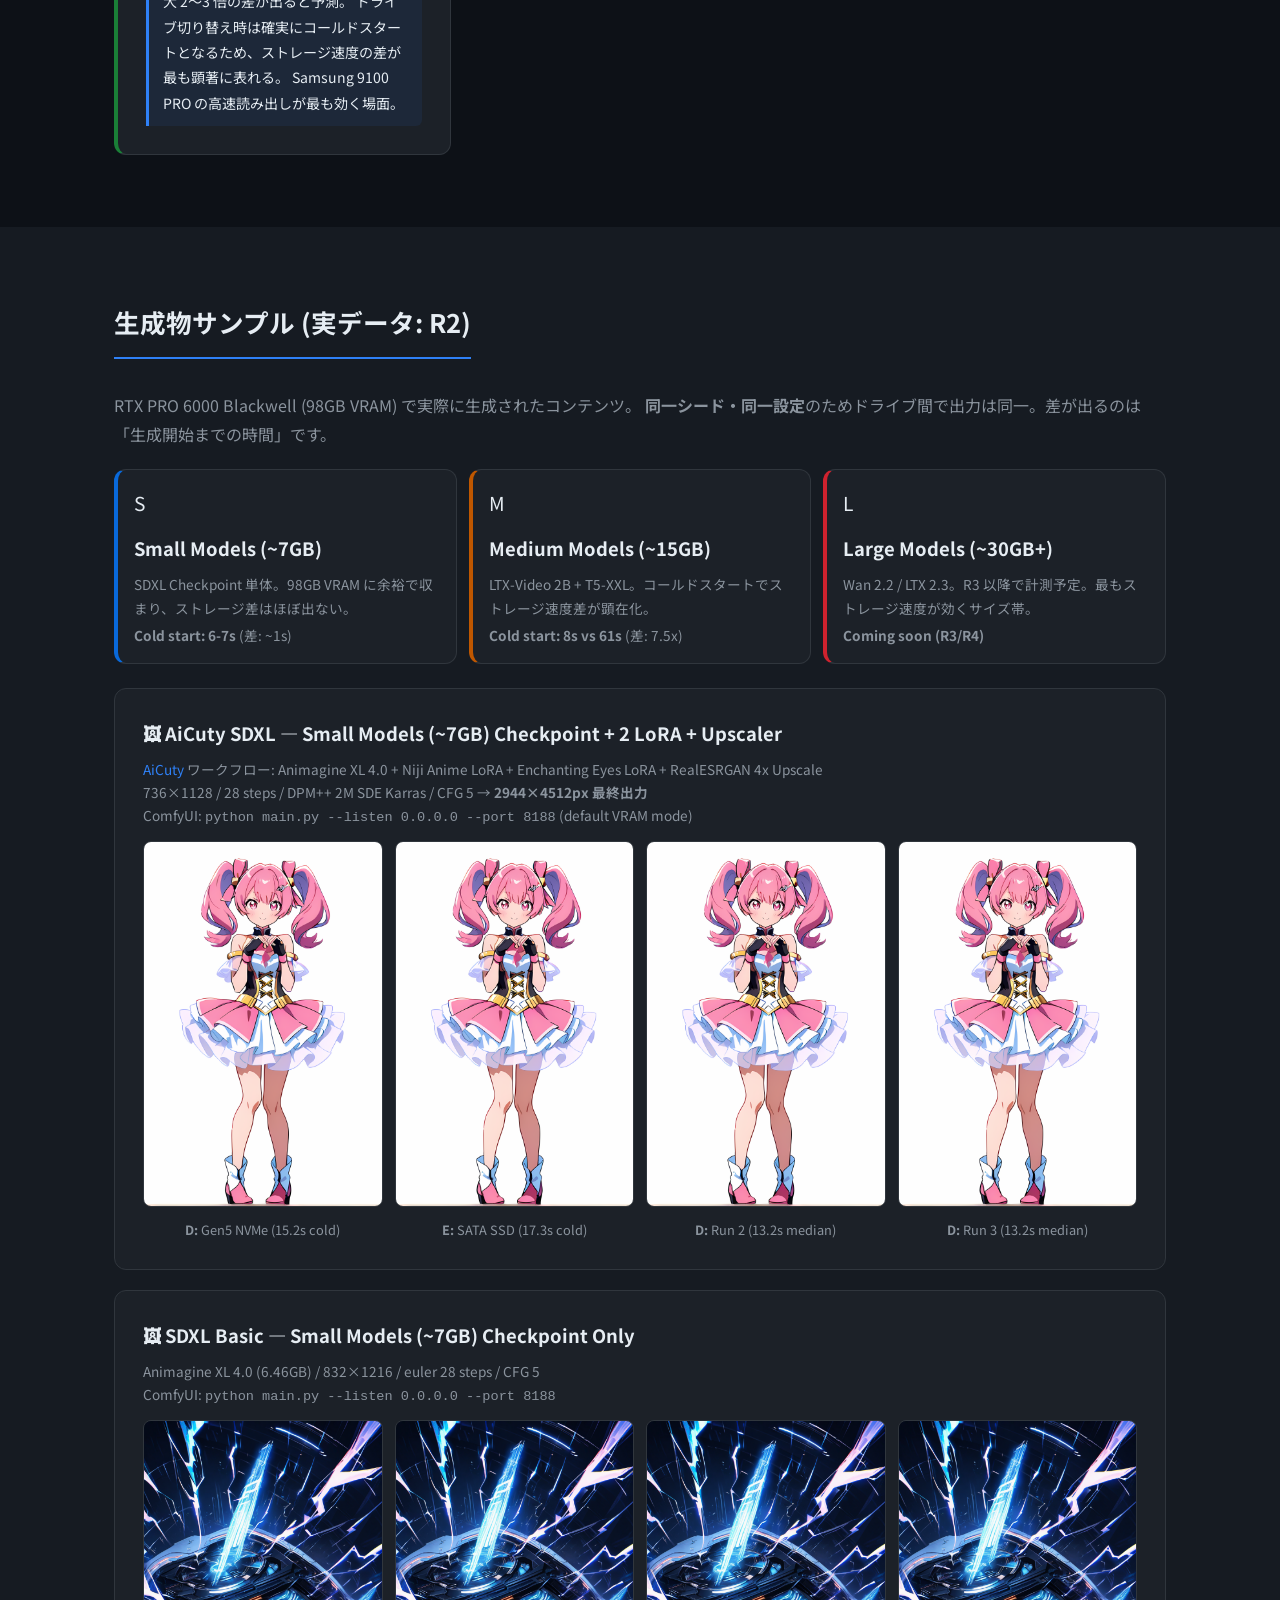
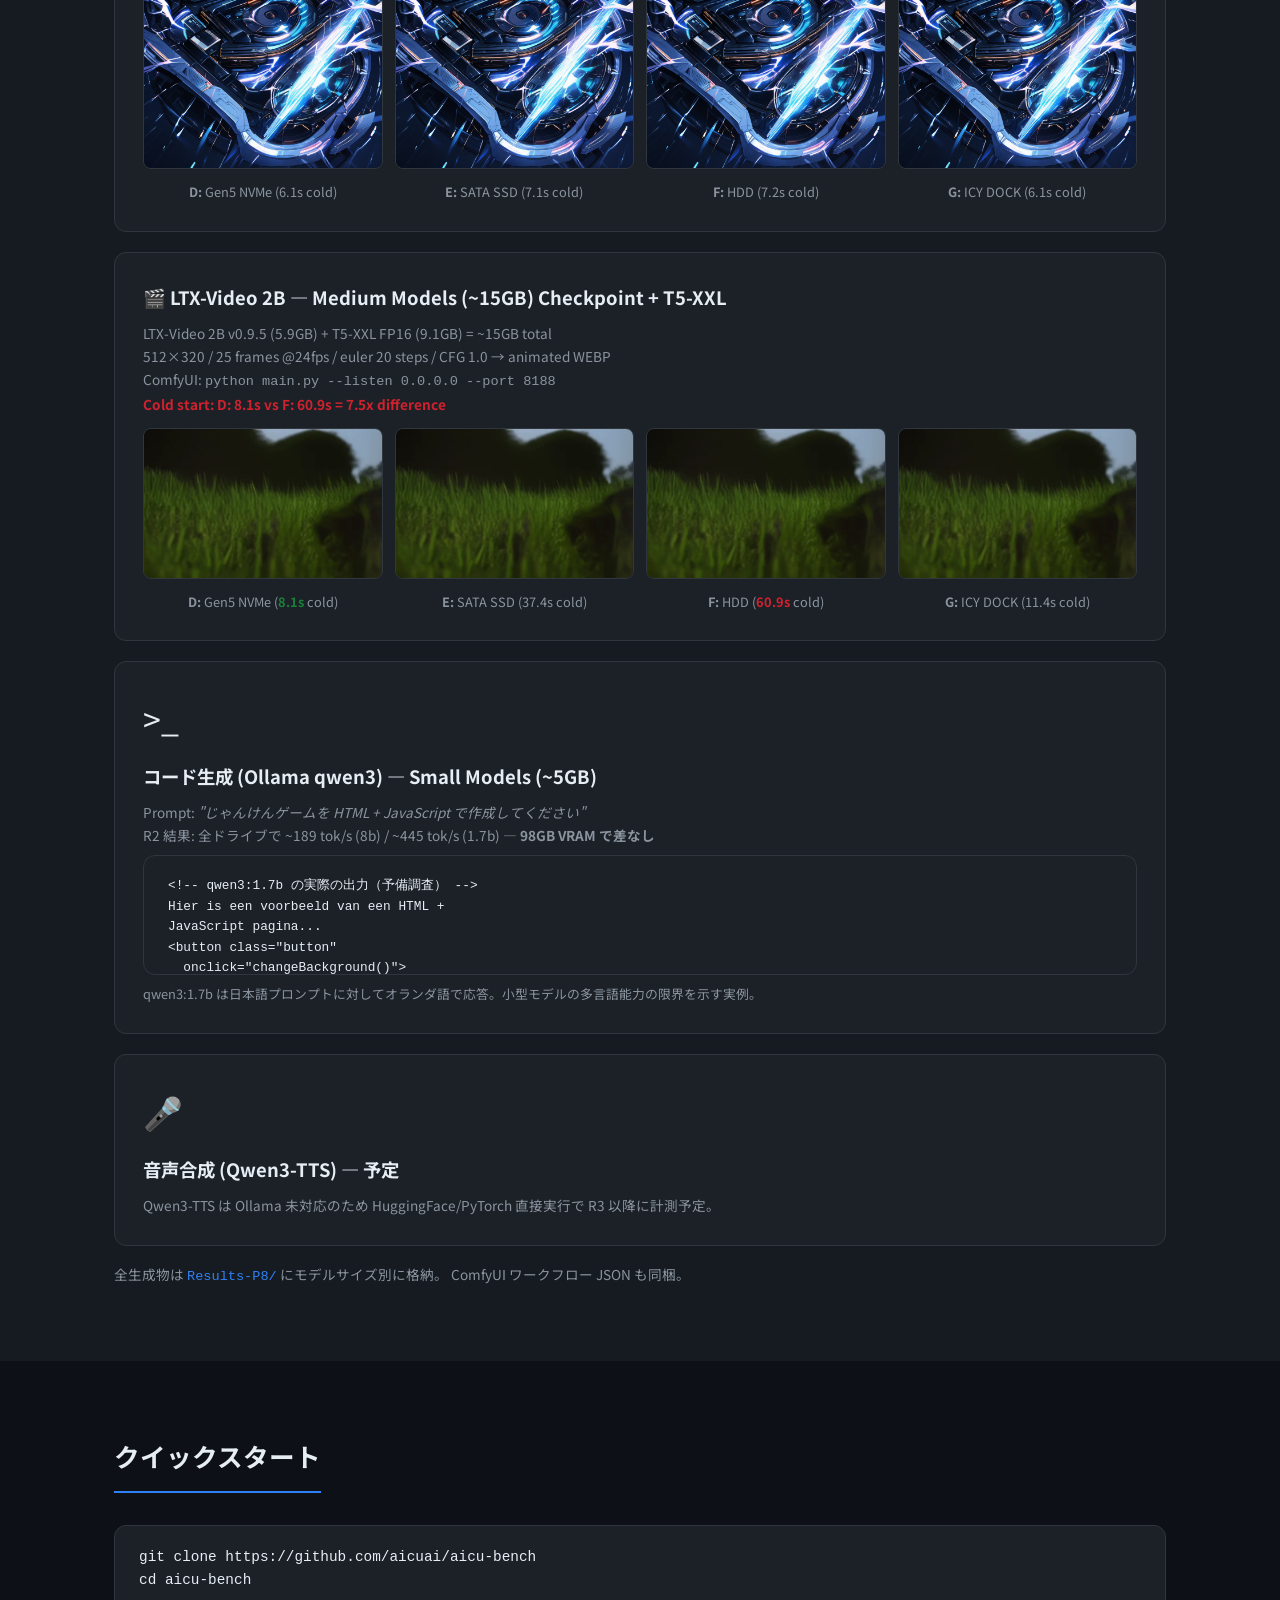
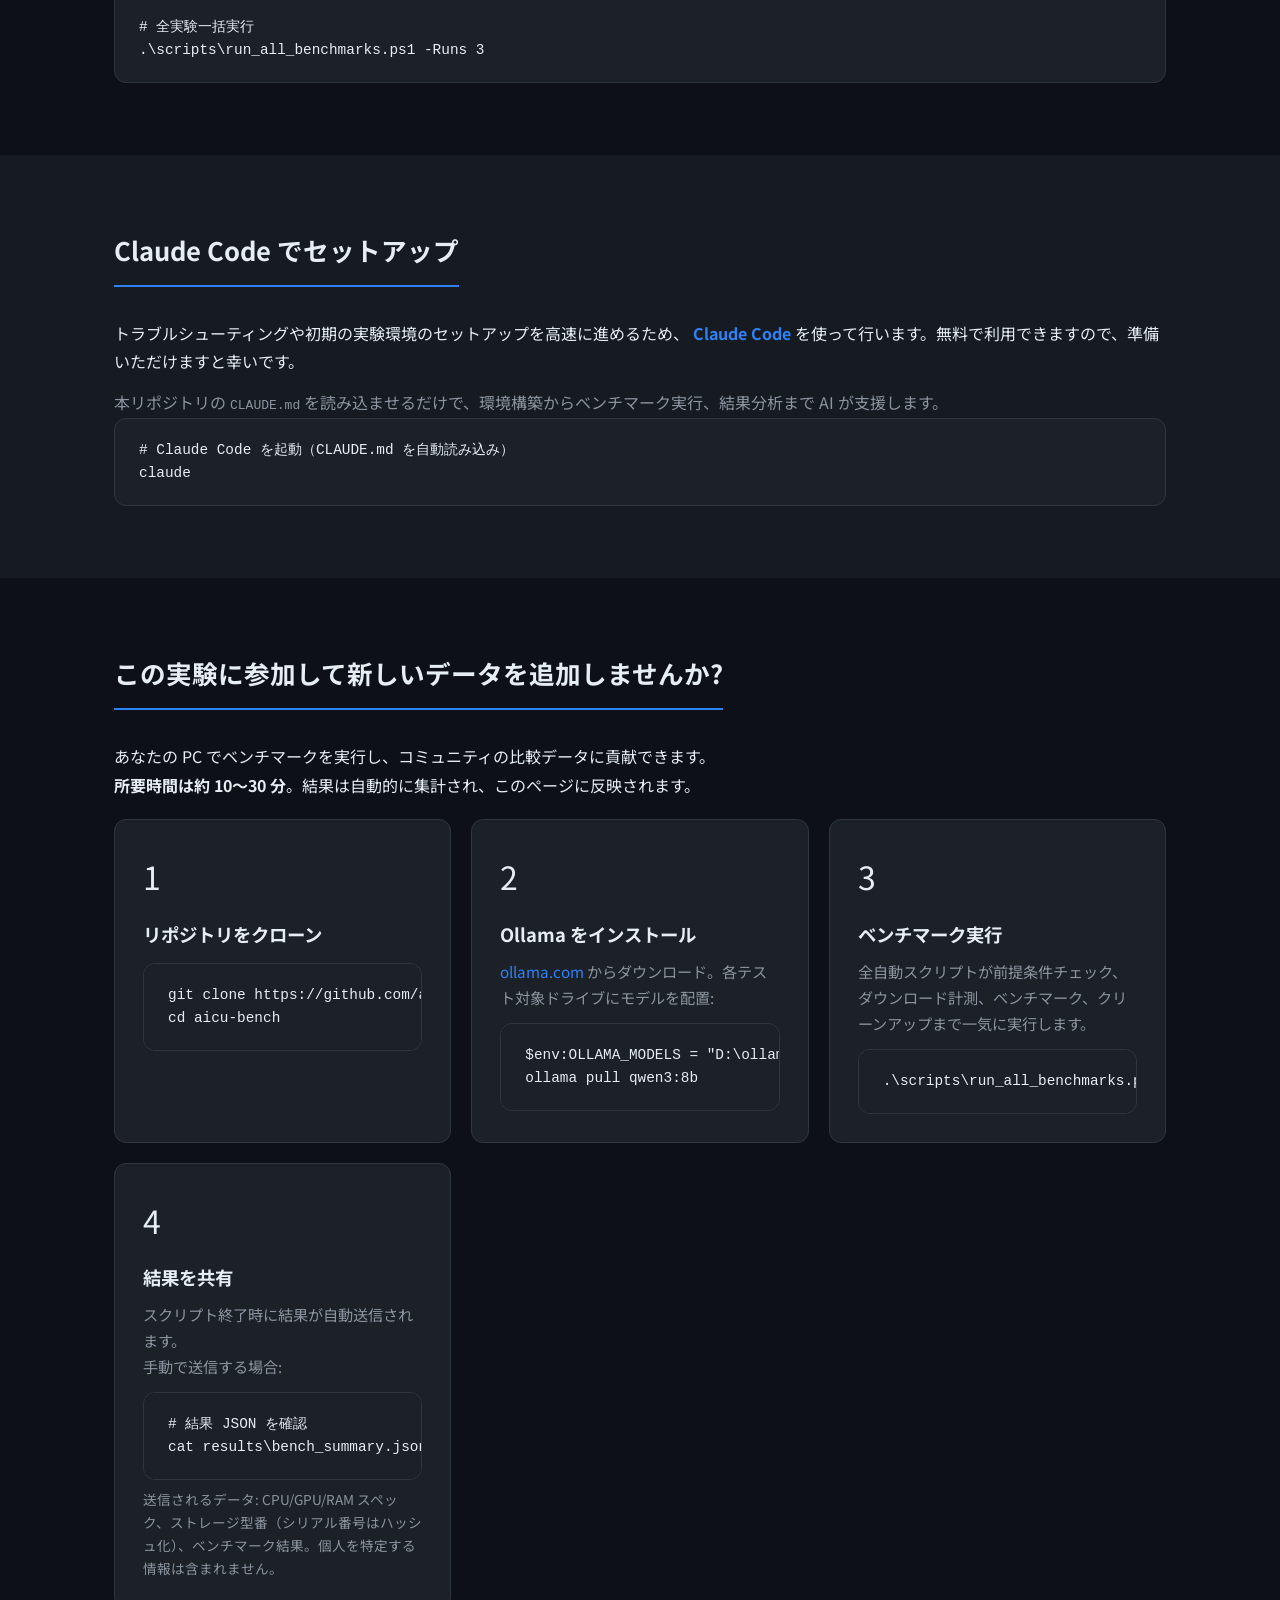
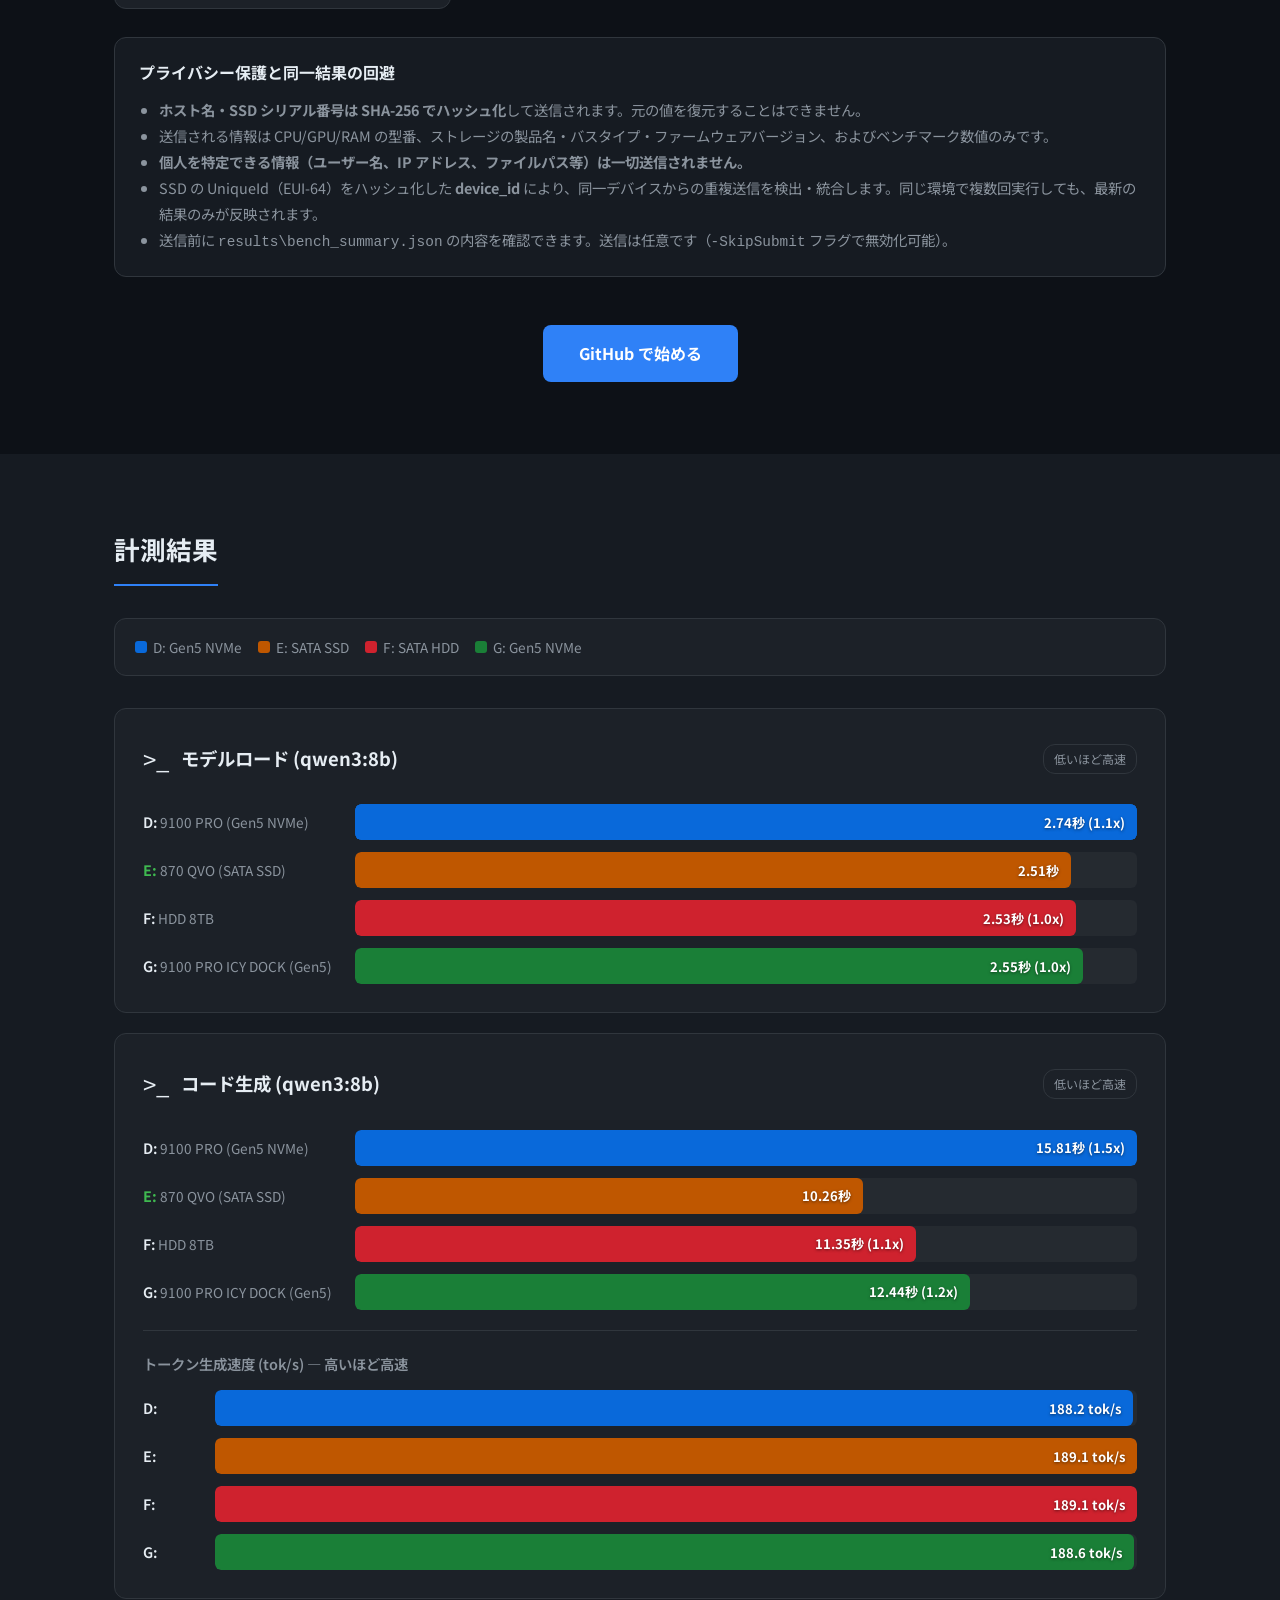
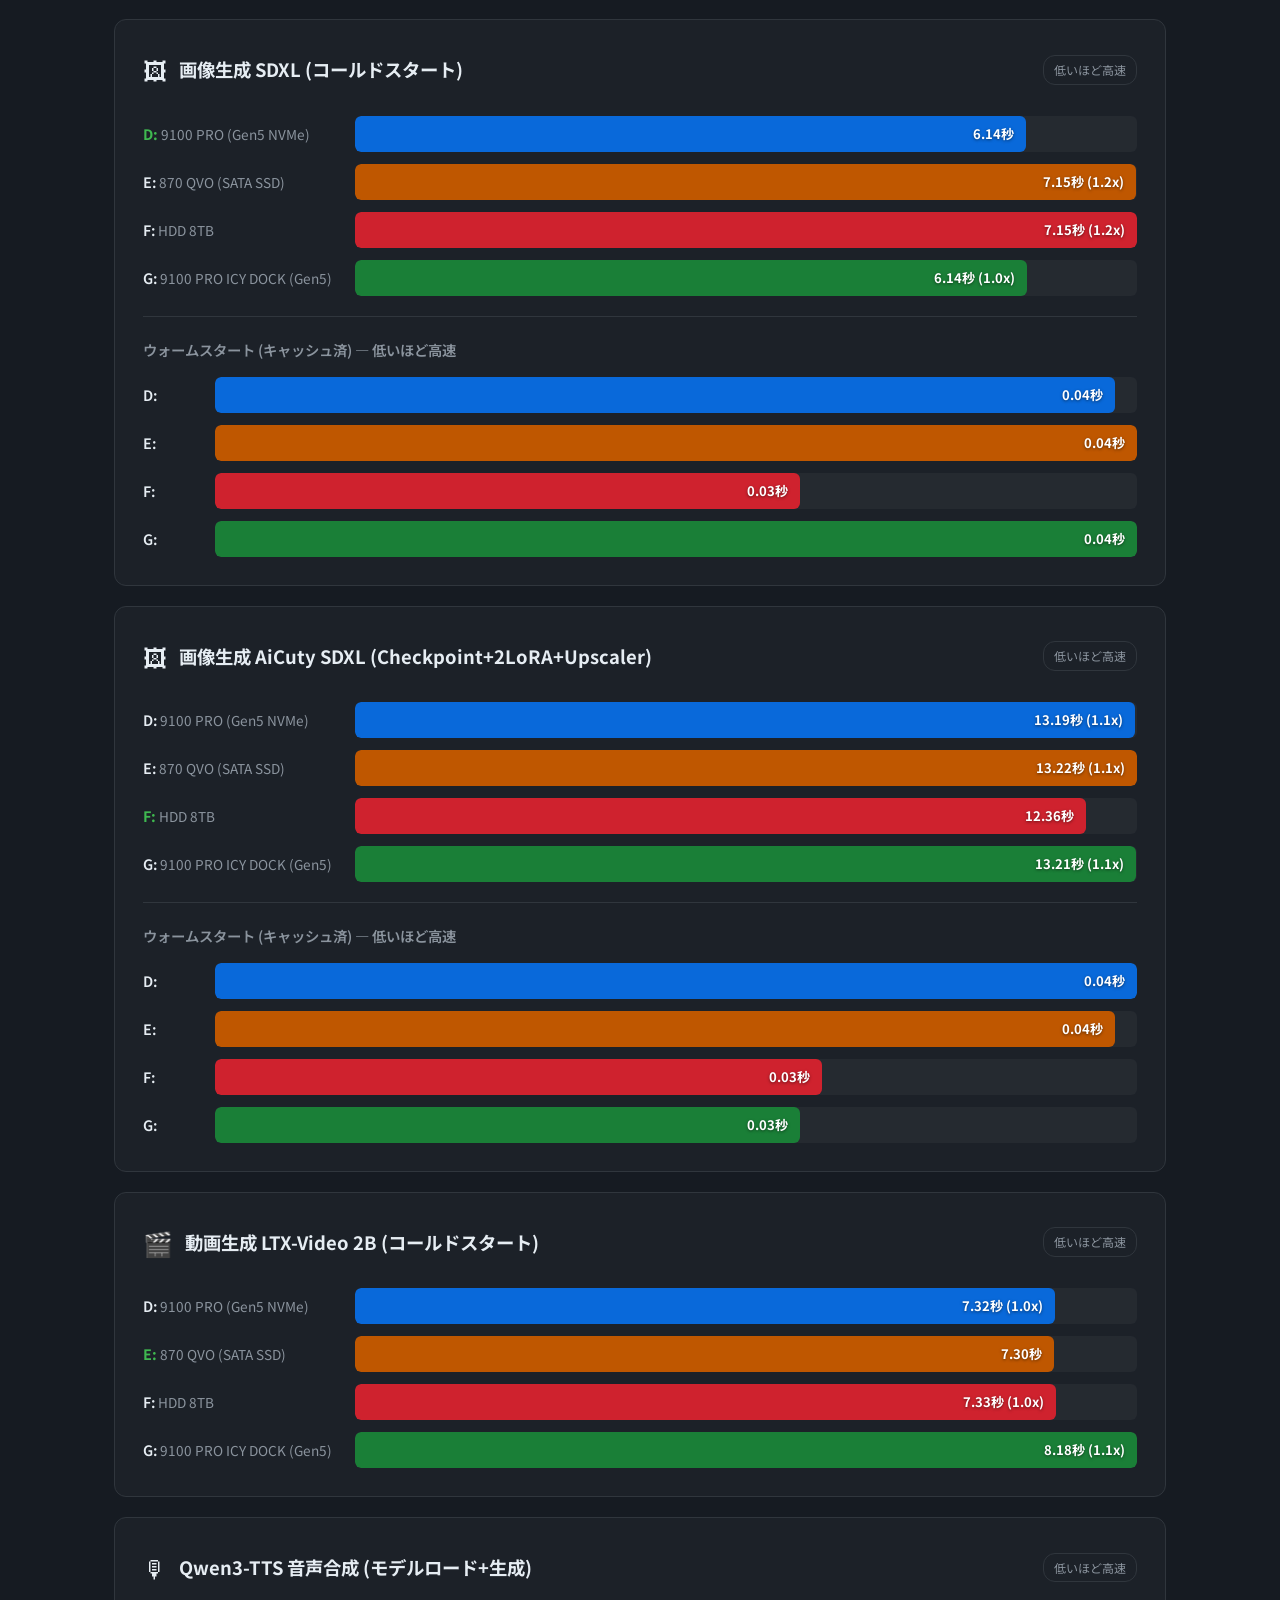
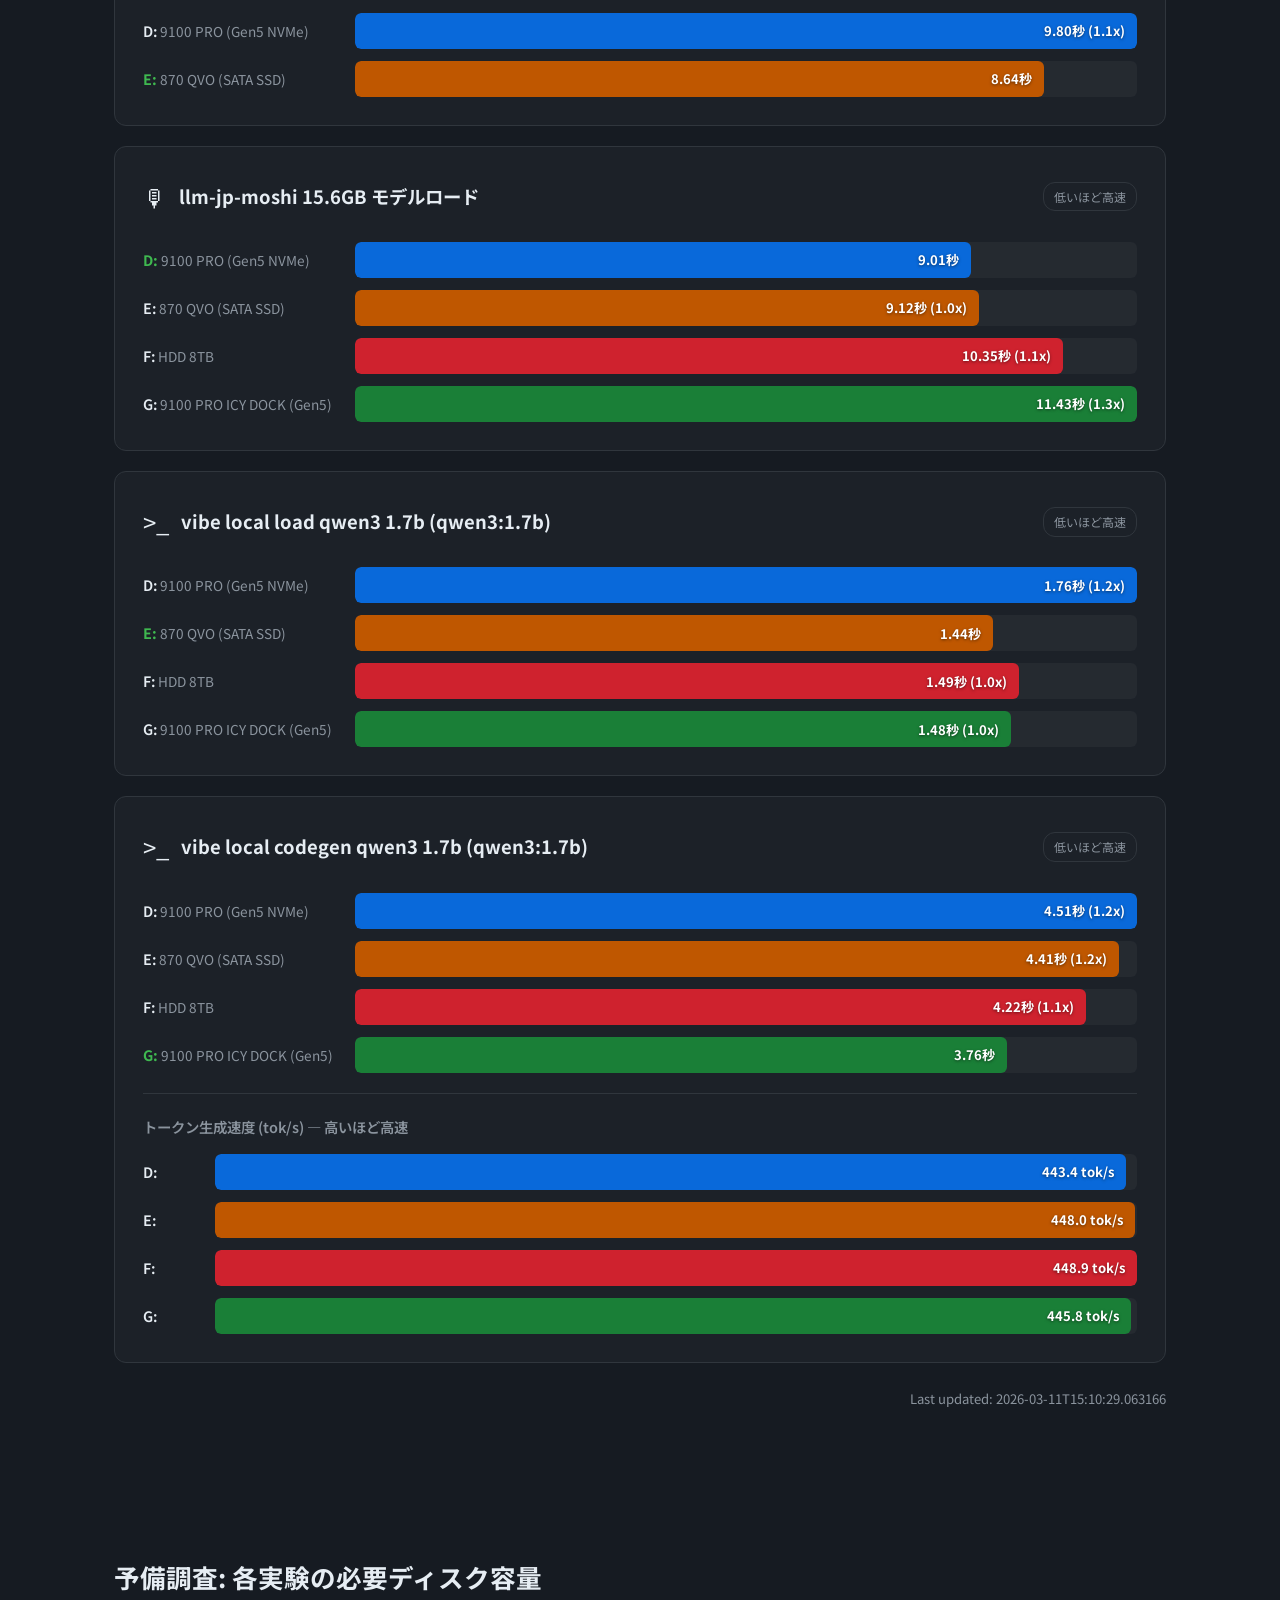
==== commit f8b362bc: "Add llm-jp-moshi bench, GPU monitor, R3 orchestration, R2 findings New experiments: - llm-jp-moshi-b" ====
--- a/site/index.html
+++ b/site/index.html
@@ -660,7 +660,8 @@
     comfyui_imggen_aicuty_sdxl:{ name: '画像生成 AiCuty SDXL (Checkpoint+2LoRA+Upscaler)', unit: '秒', lower: true, icon: '\uD83D\uDDBC' },
     comfyui_ltx:       { name: '動画生成 (LTX-Video)',    unit: '秒', lower: true, icon: '\uD83C\uDFAC' },
     comfyui_video:     { name: '動画生成 LTX-Video 2B (コールドスタート)', unit: '秒', lower: true, icon: '\uD83C\uDFAC' },
-    qwen3tts:          { name: 'TTS 初動時間',            unit: '秒', lower: true, icon: '\uD83C\uDF99' }
+    qwen3tts:          { name: 'Qwen3-TTS 音声合成 (モデルロード+生成)', unit: '秒', lower: true, icon: '\uD83C\uDF99' },
+    llm_jp_moshi:      { name: 'llm-jp-moshi 15.6GB モデルロード', unit: '秒', lower: true, icon: '\uD83C\uDF99' }
   };
   var DRIVE_COLORS = ['#2f81f7','#f0883e','#da3633','#3fb950','#a371f7','#79c0ff','#d2a8ff','#ffa657'];
   var DRIVE_META = {
@@ -825,7 +826,7 @@
       'vibe_local_codegen','vibe_local_codegen_qwen3_8b','vibe_local_codegen_qwen3_1_7b',
       'comfyui_imggen','comfyui_imggen_sdxl','comfyui_imggen_aicuty_sdxl',
       'comfyui_ltx','comfyui_video',
-      'qwen3tts'];
+      'qwen3tts','llm_jp_moshi'];
     var allKeys = Object.keys(data.experiments);
     var ordered = prefOrder.filter(function(k){ return allKeys.indexOf(k) >= 0; });
     allKeys.forEach(function(k){ if (ordered.indexOf(k) < 0) ordered.push(k); });
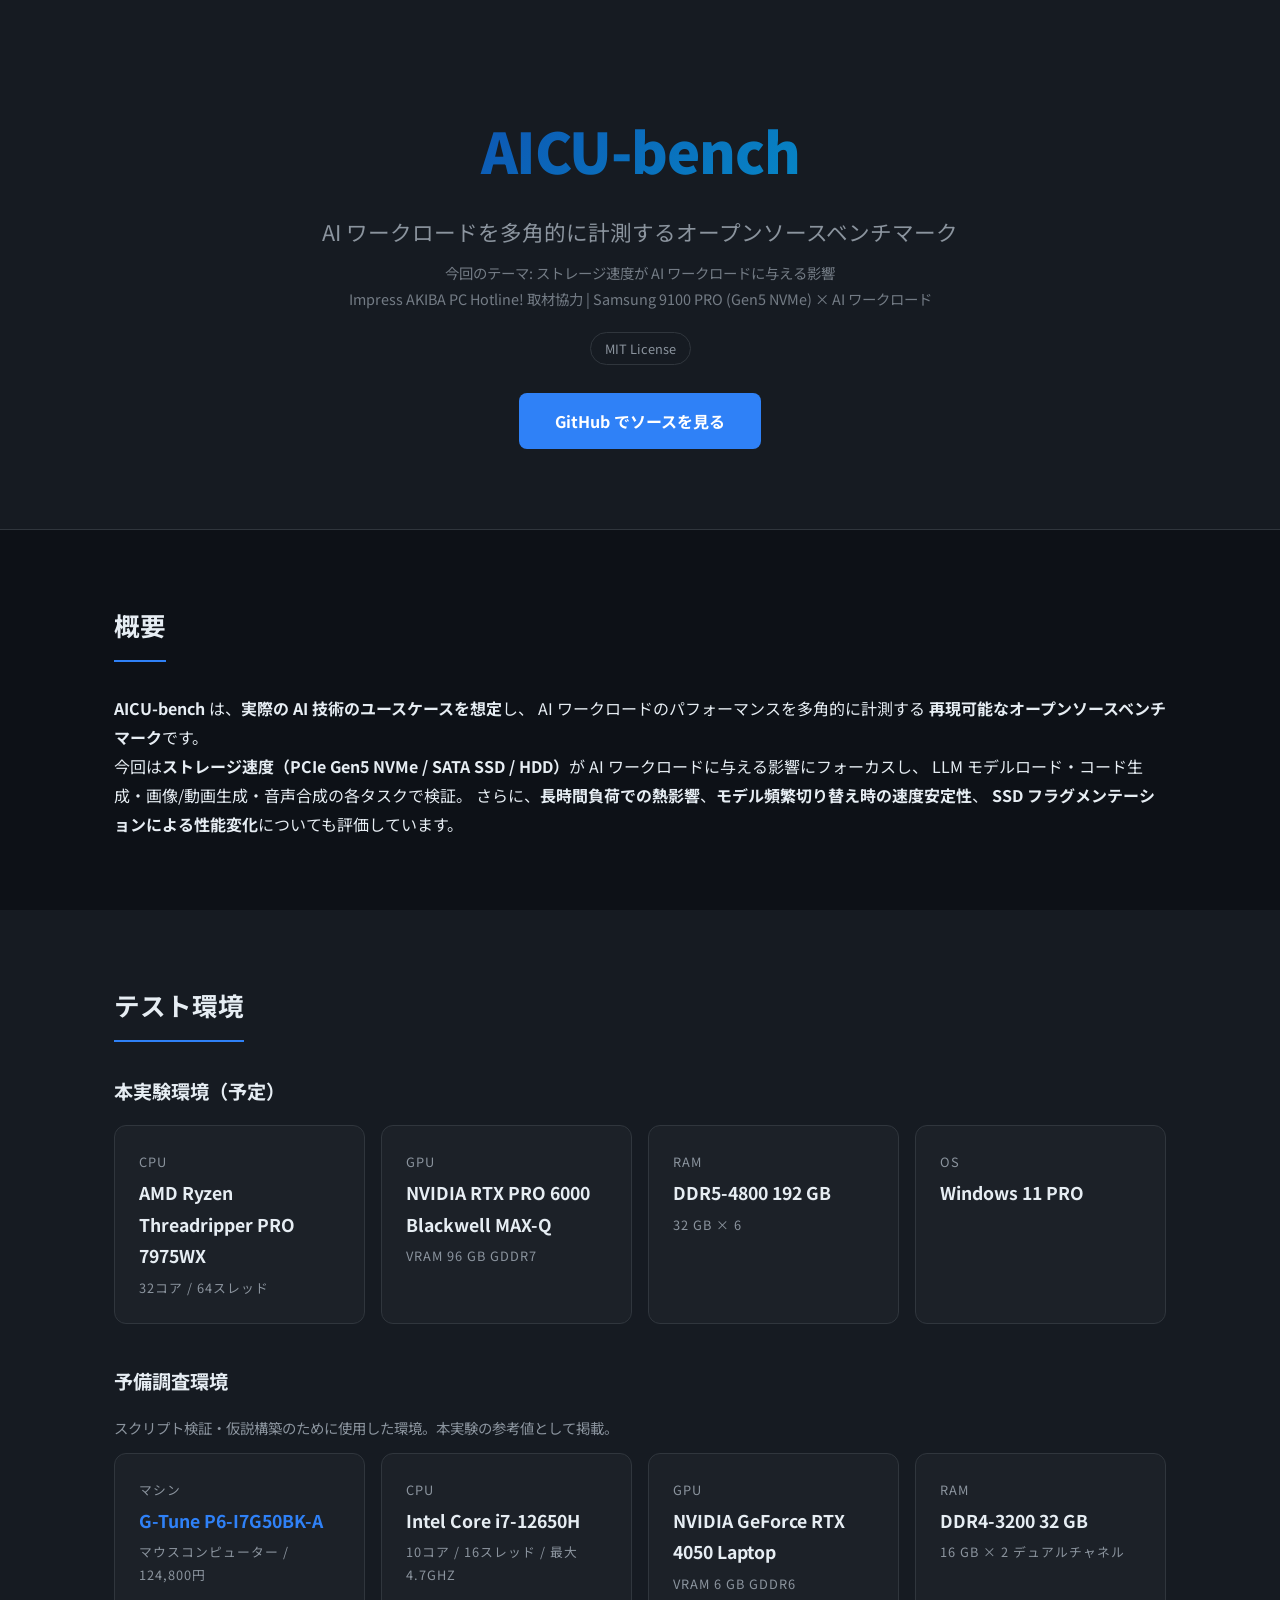
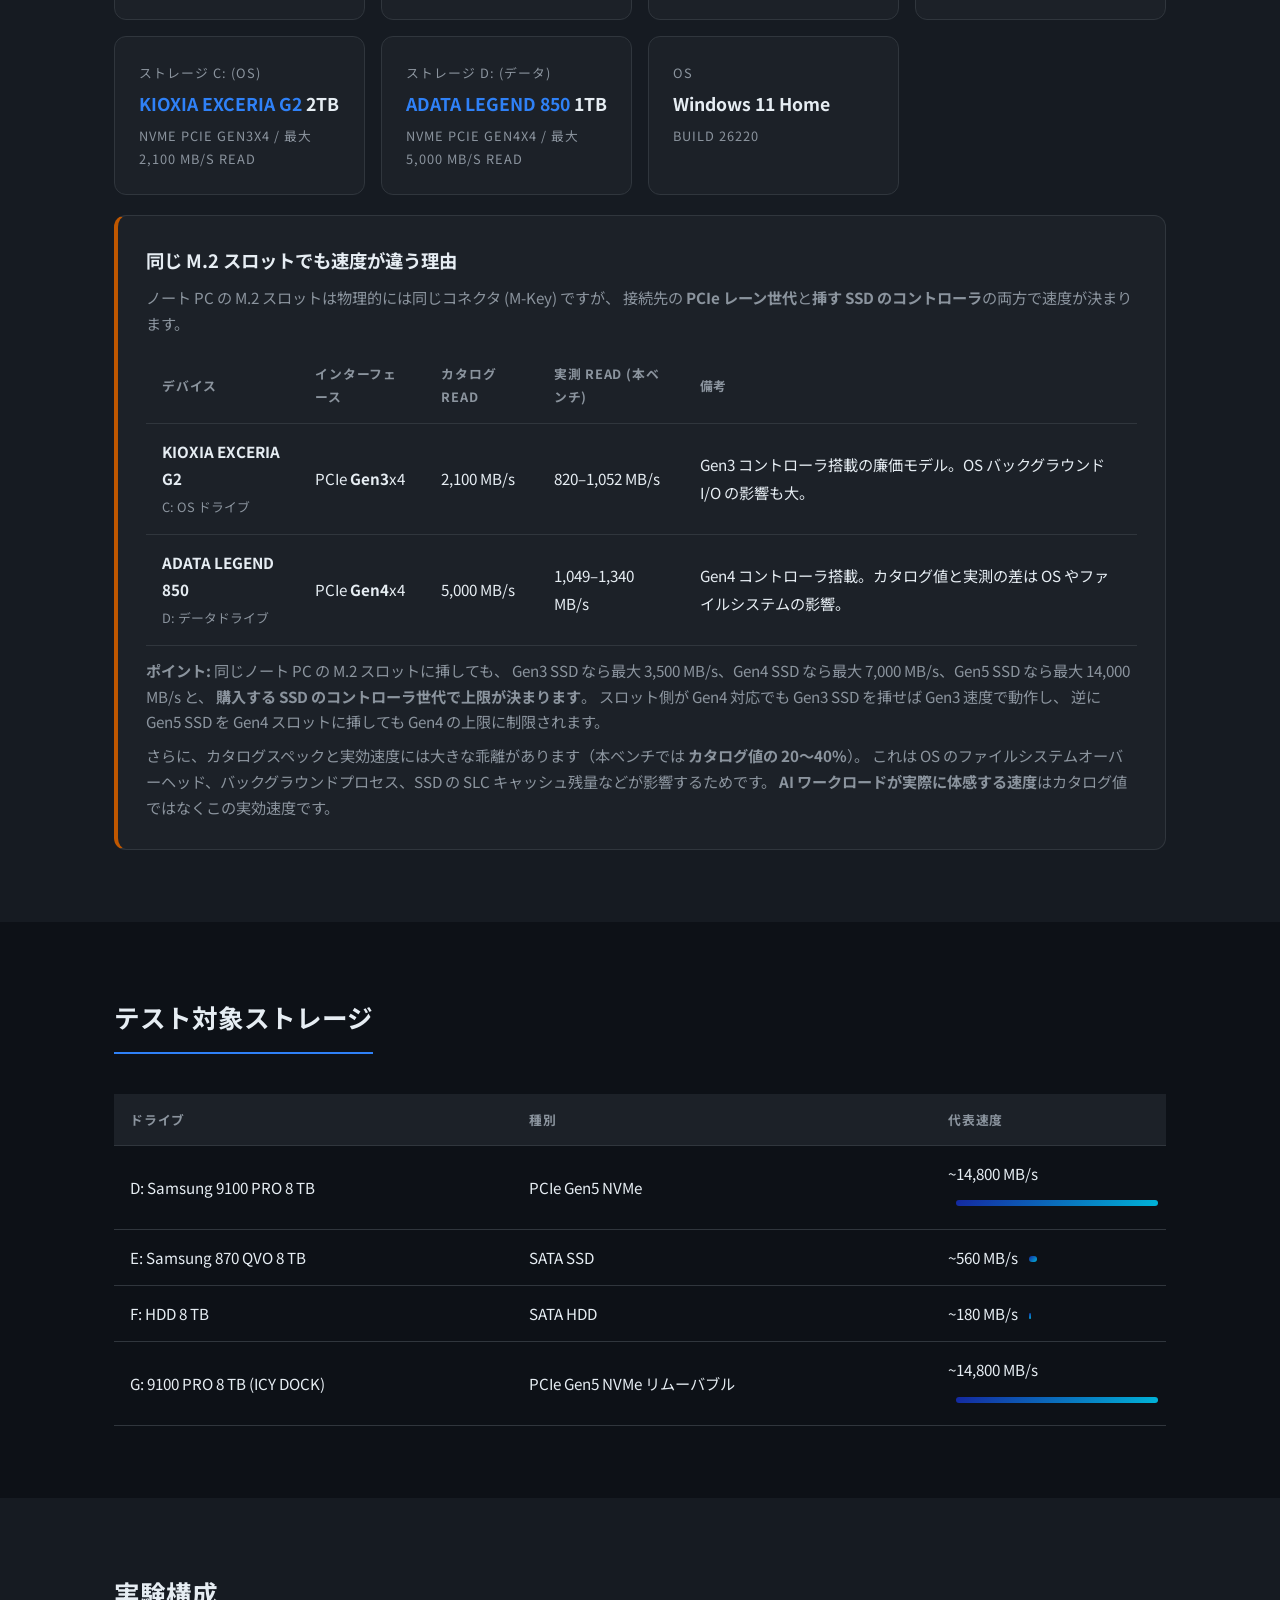
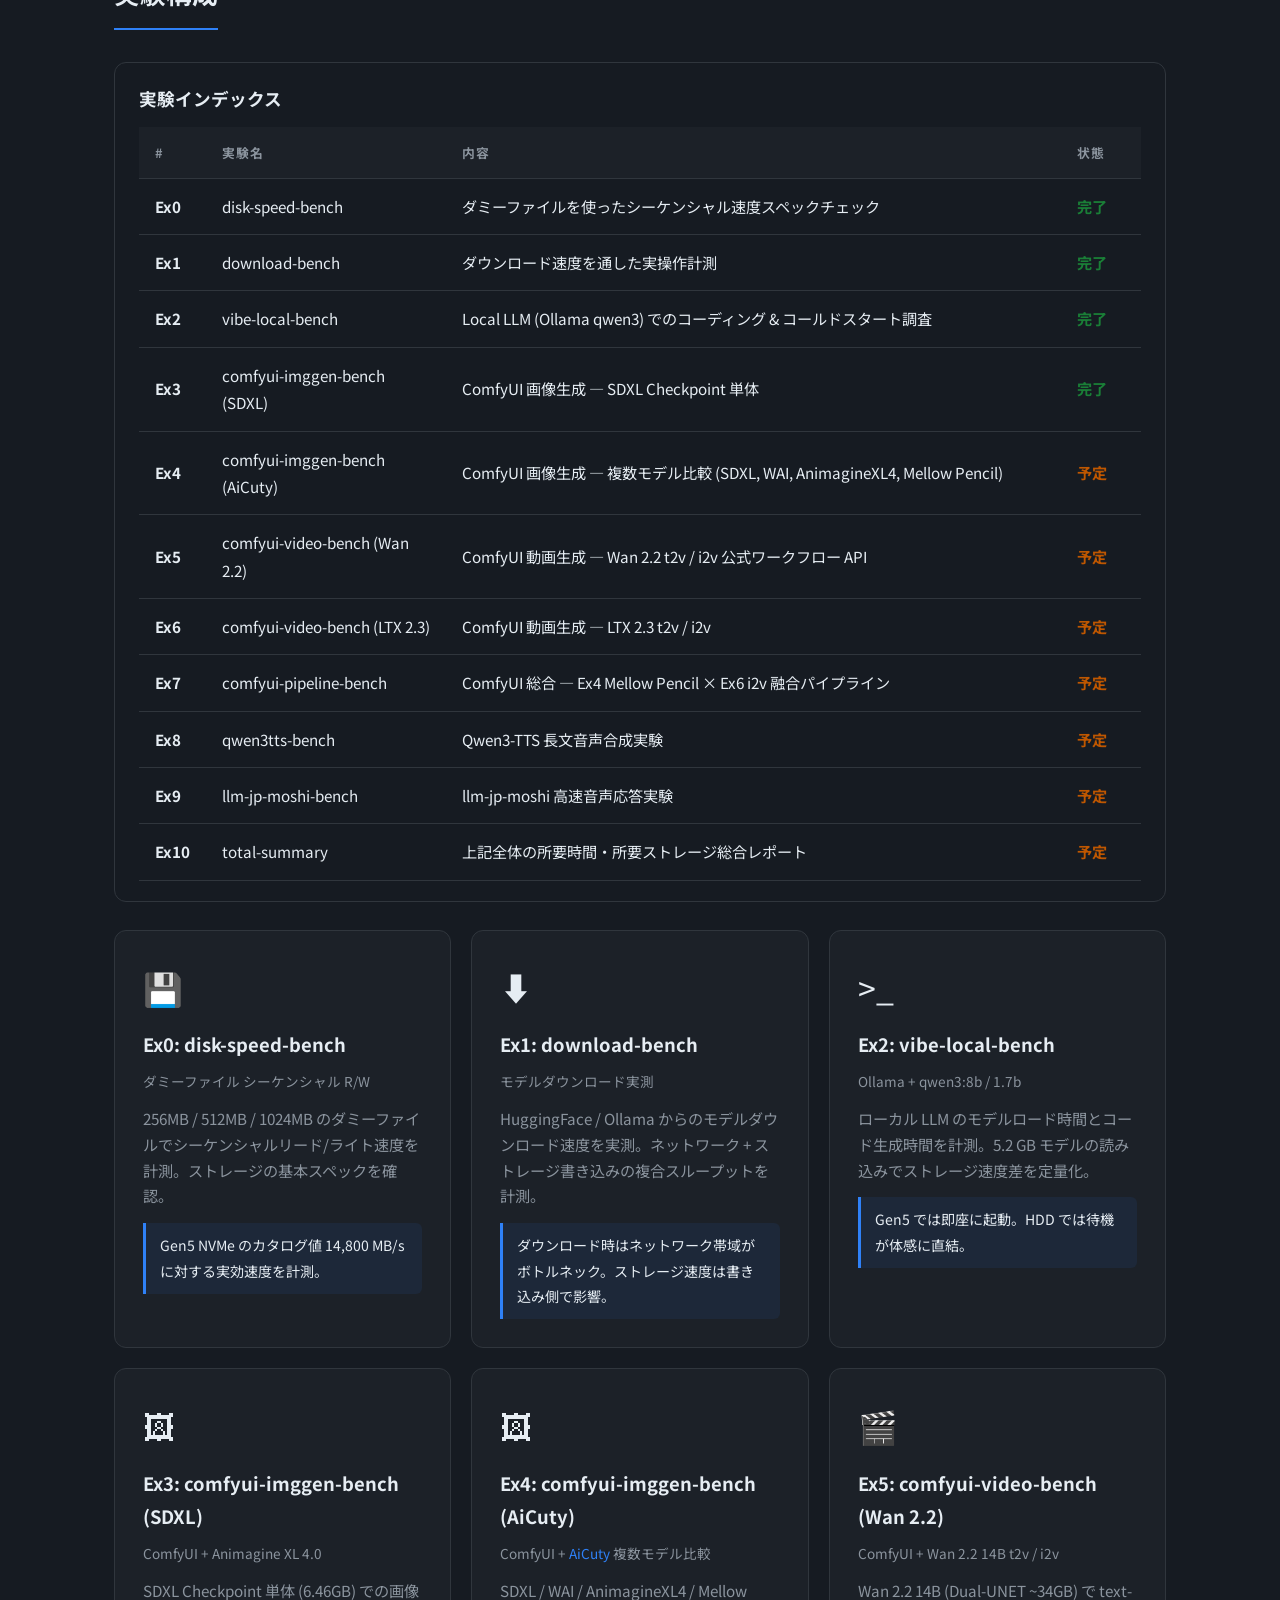
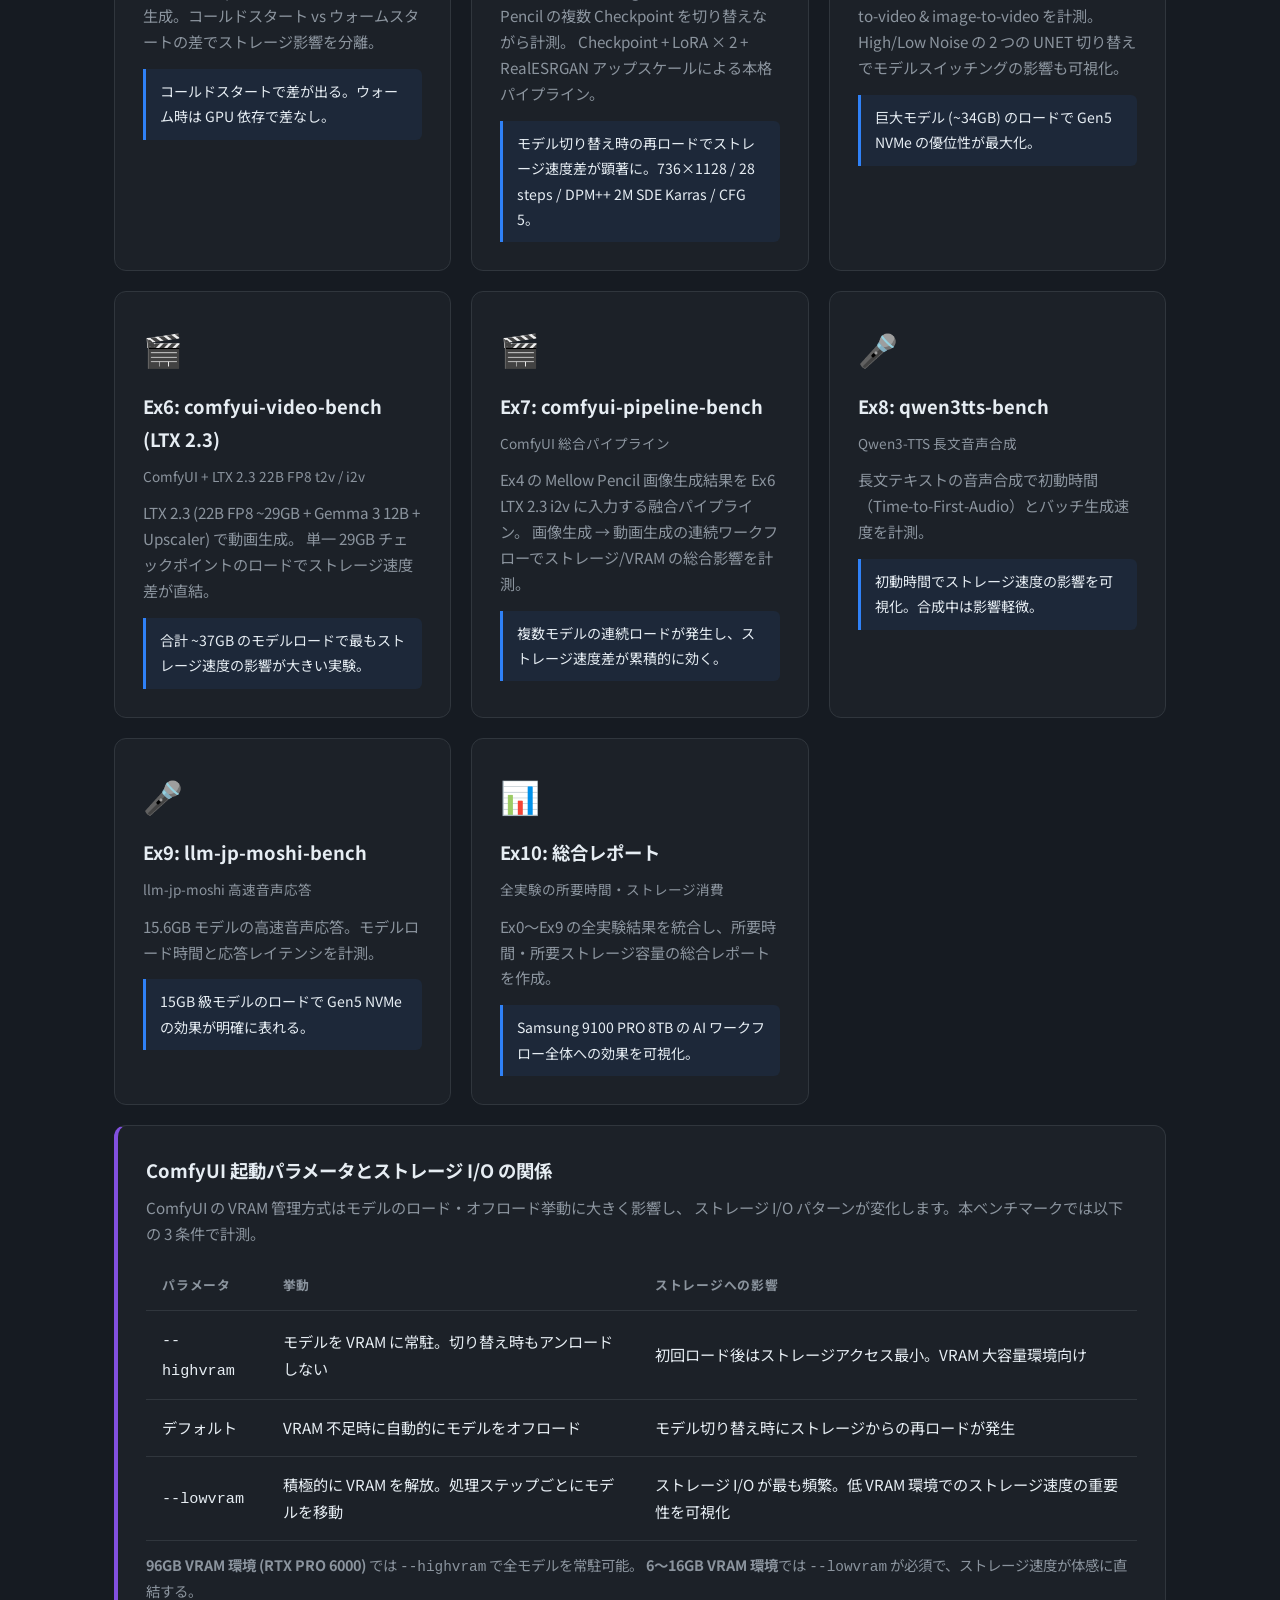
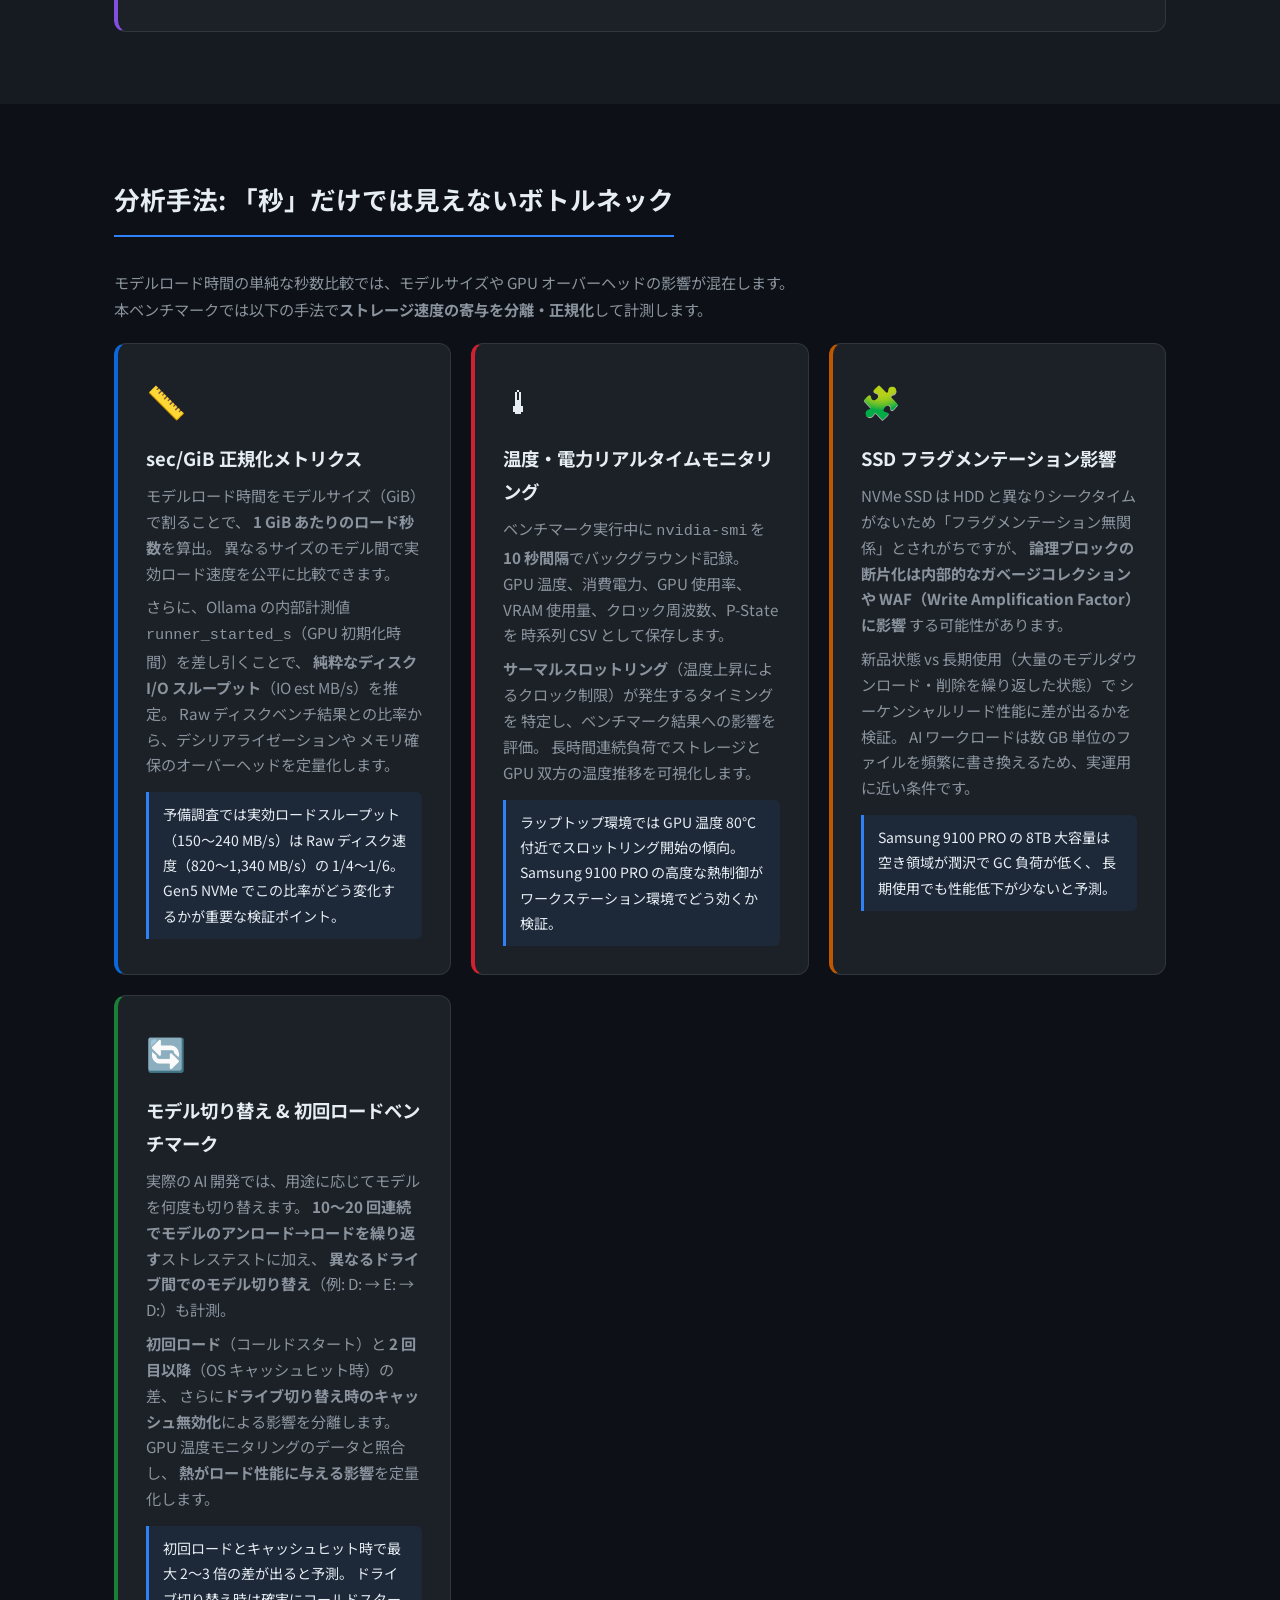
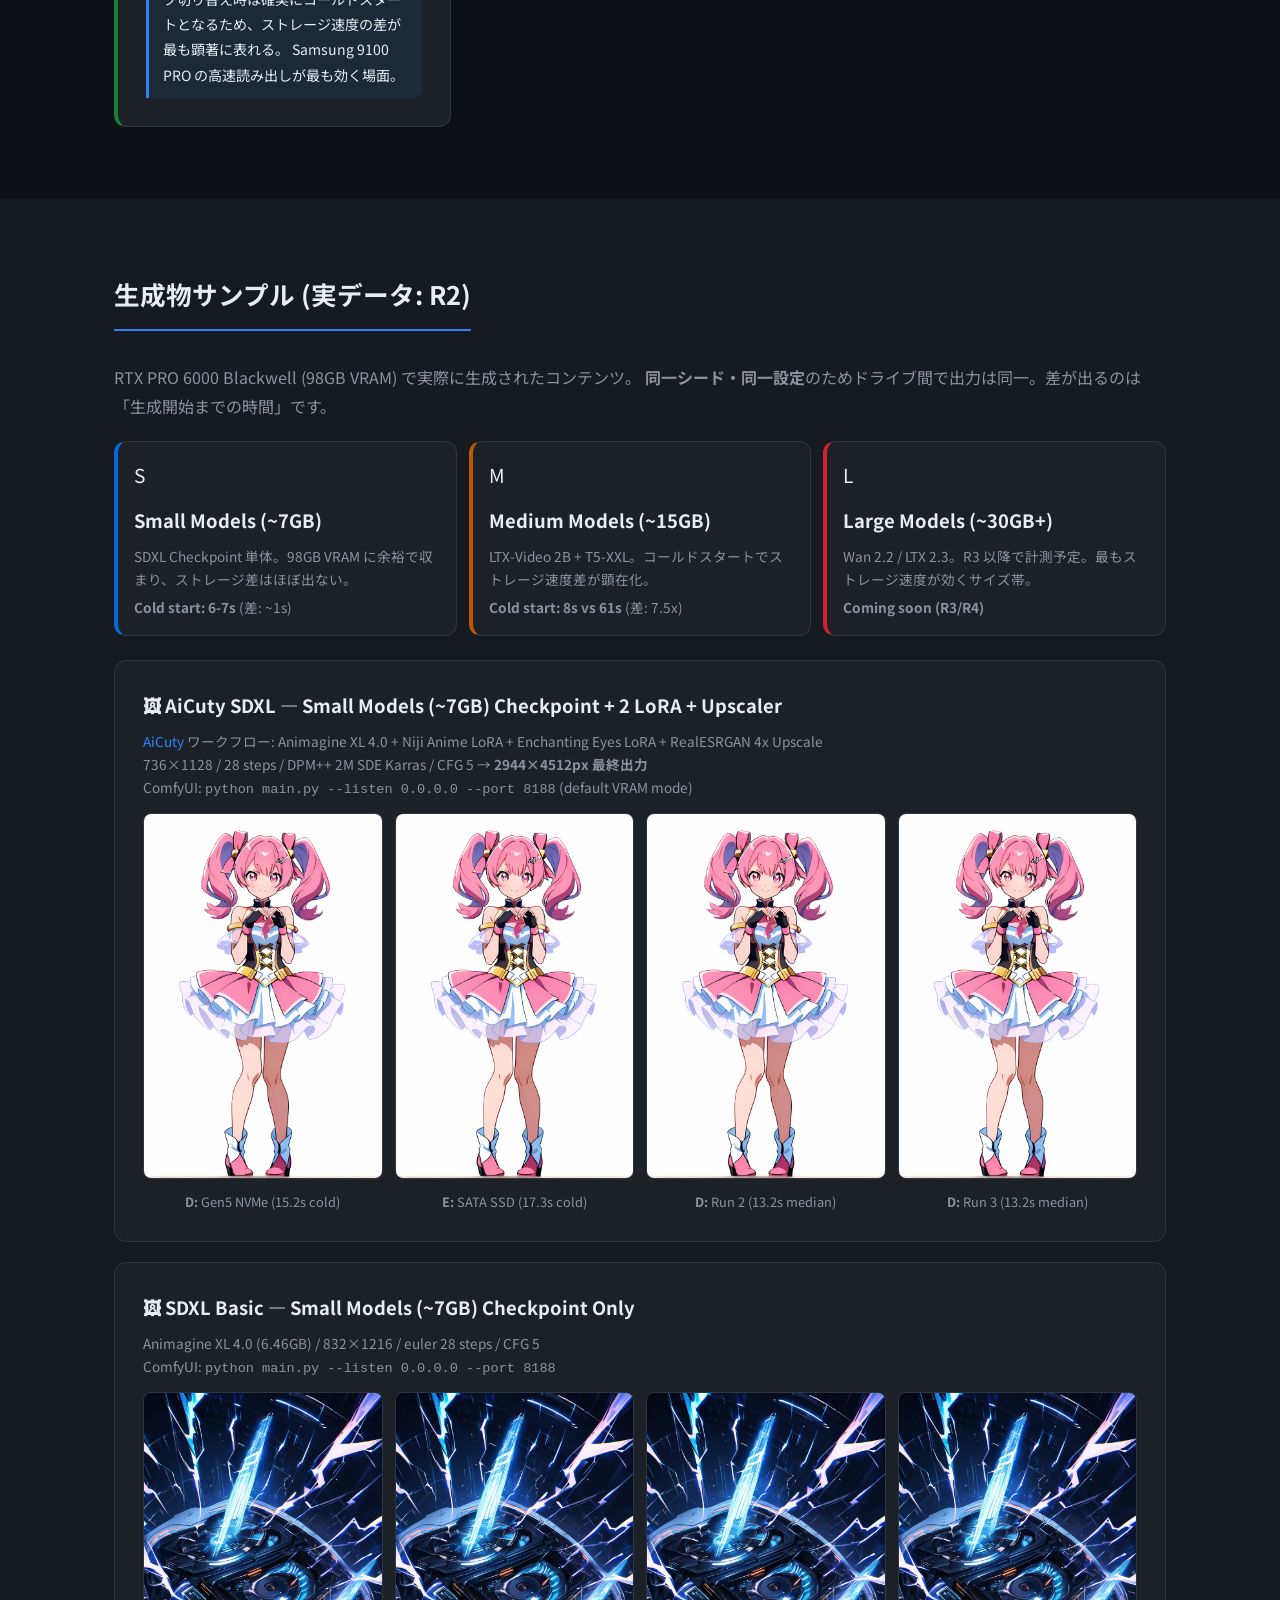
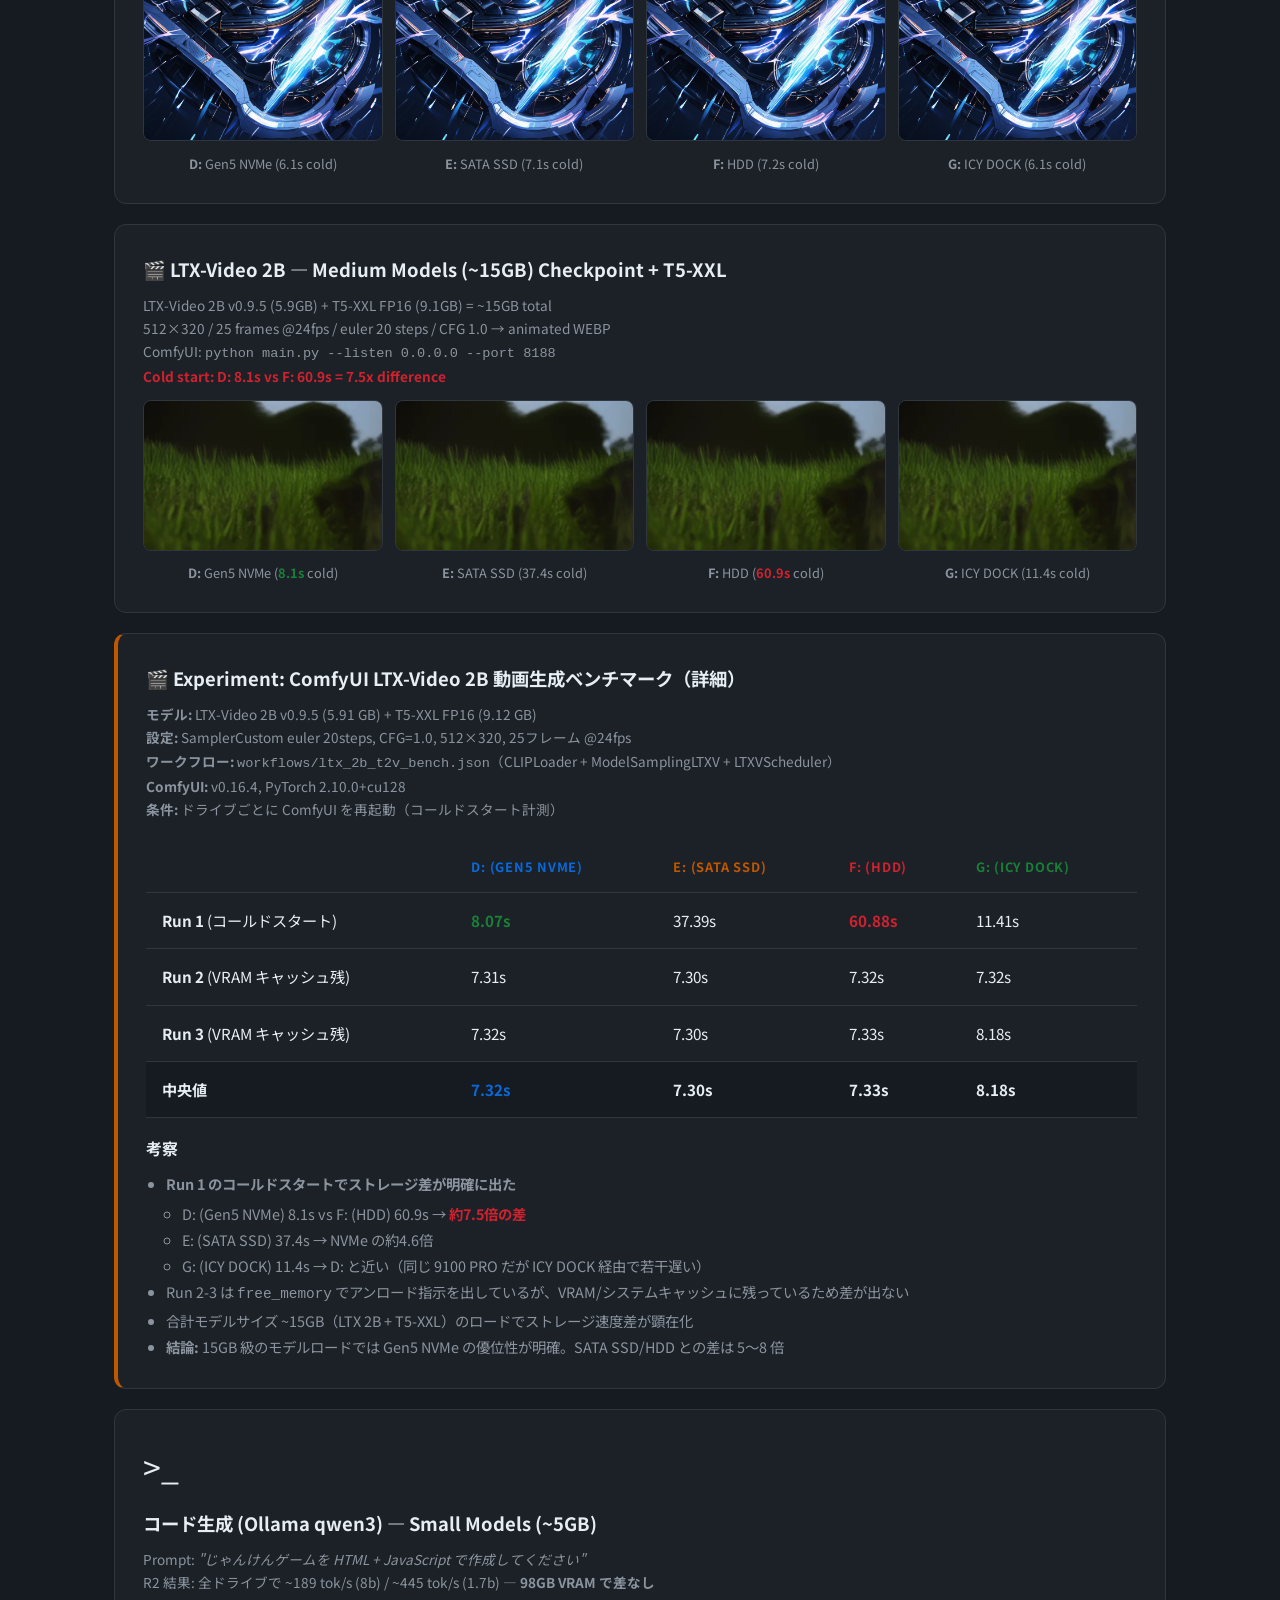
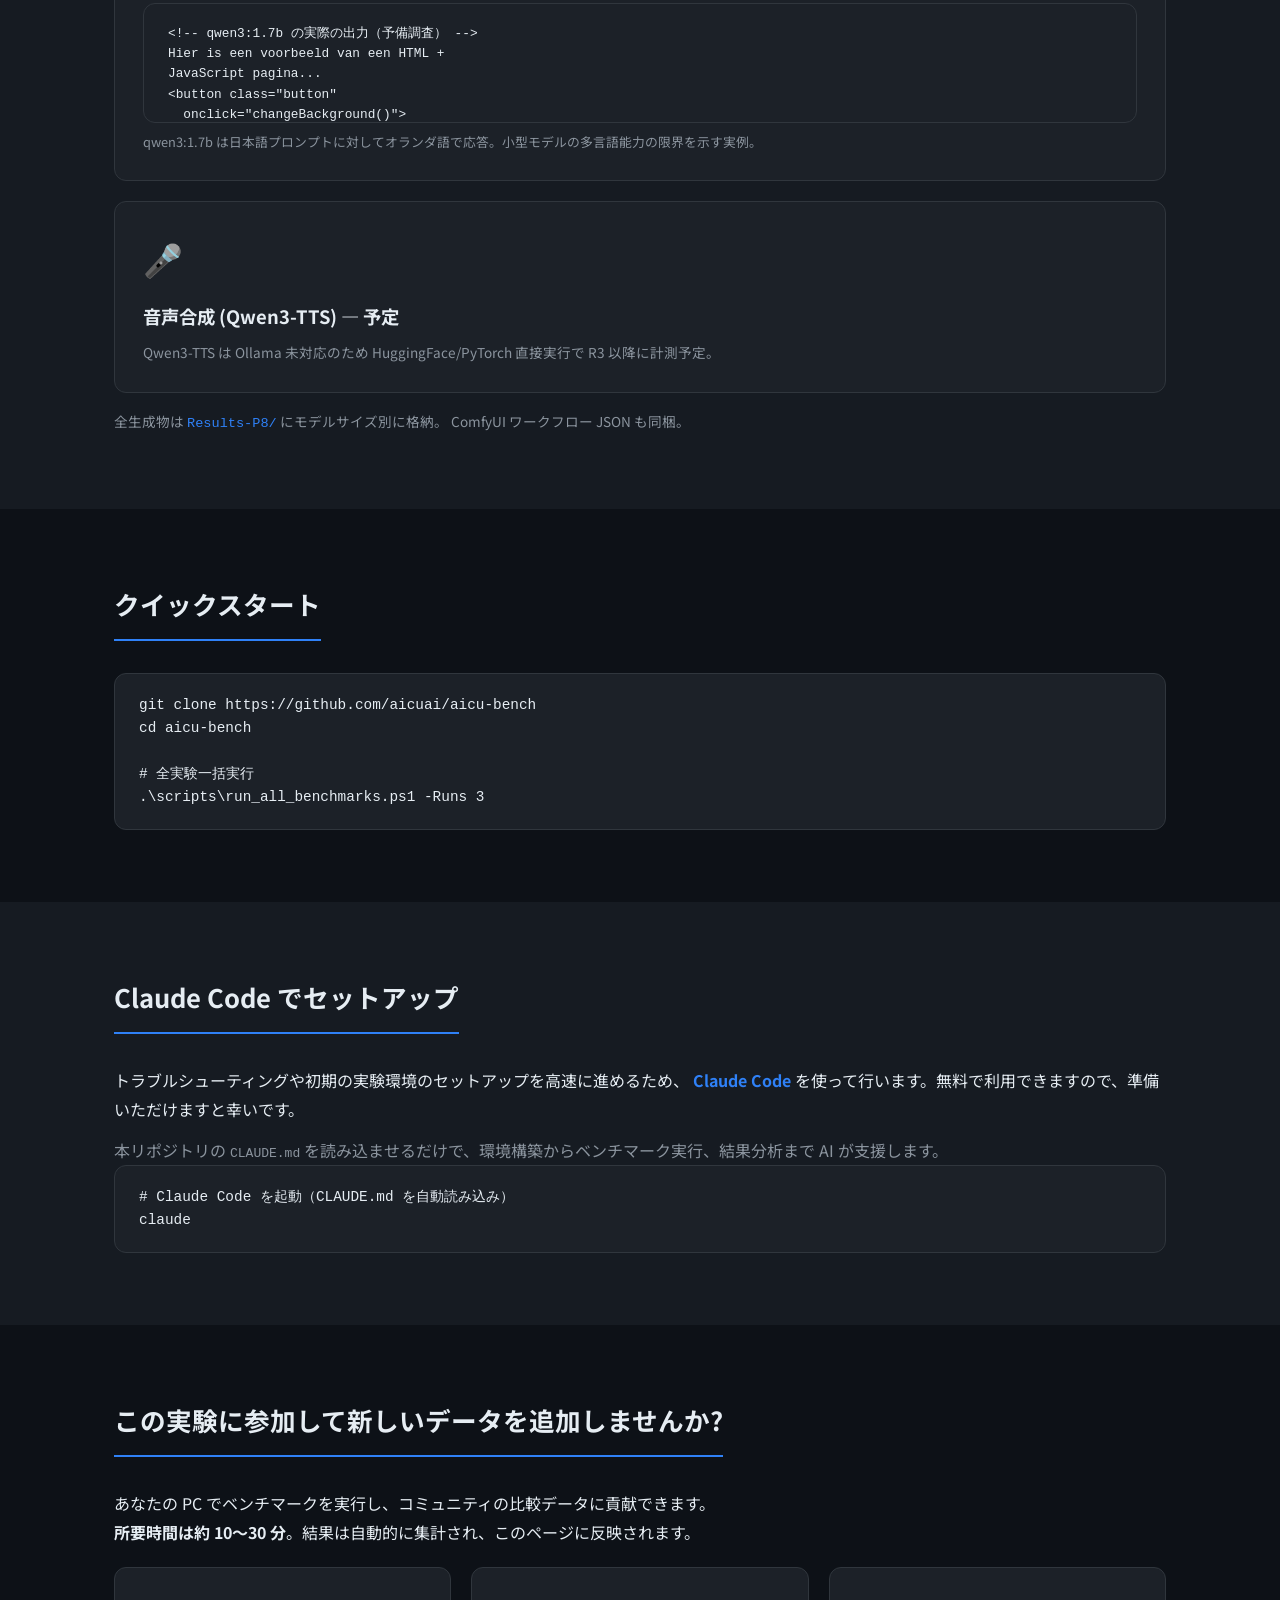
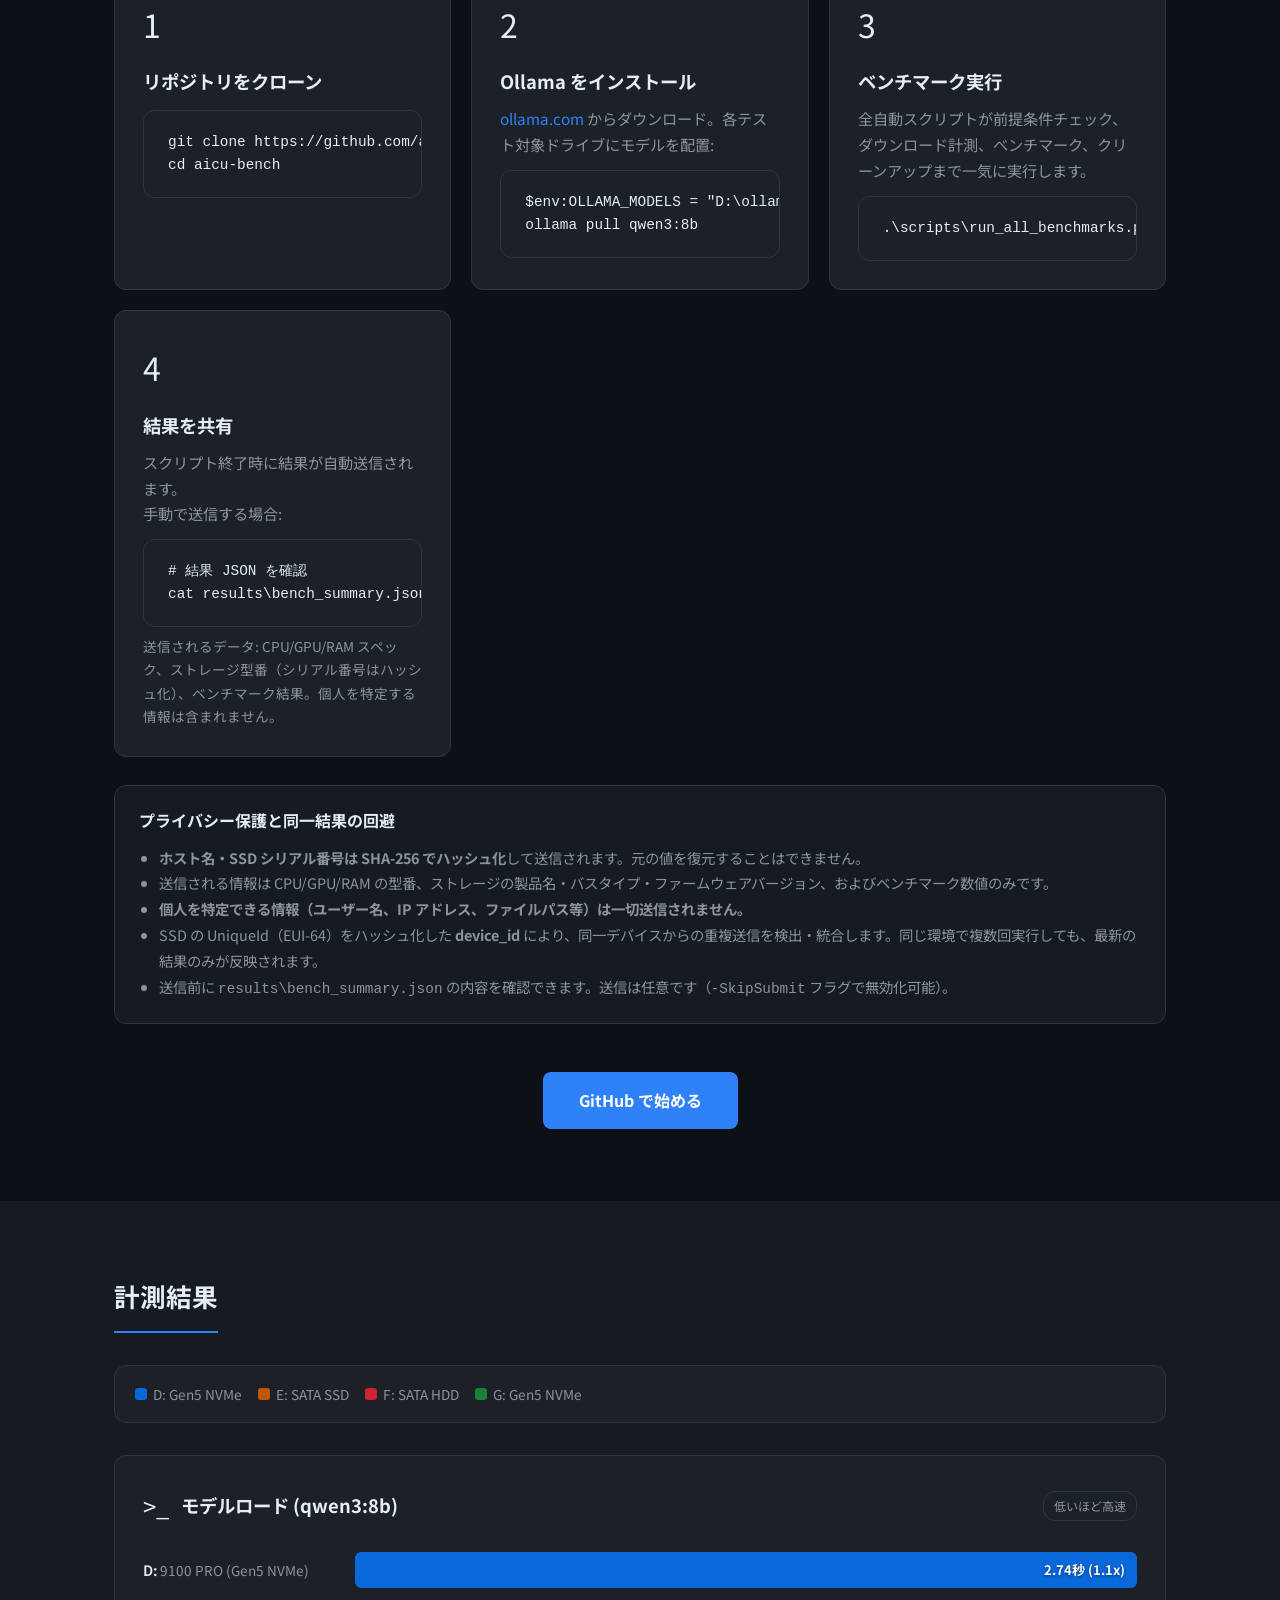
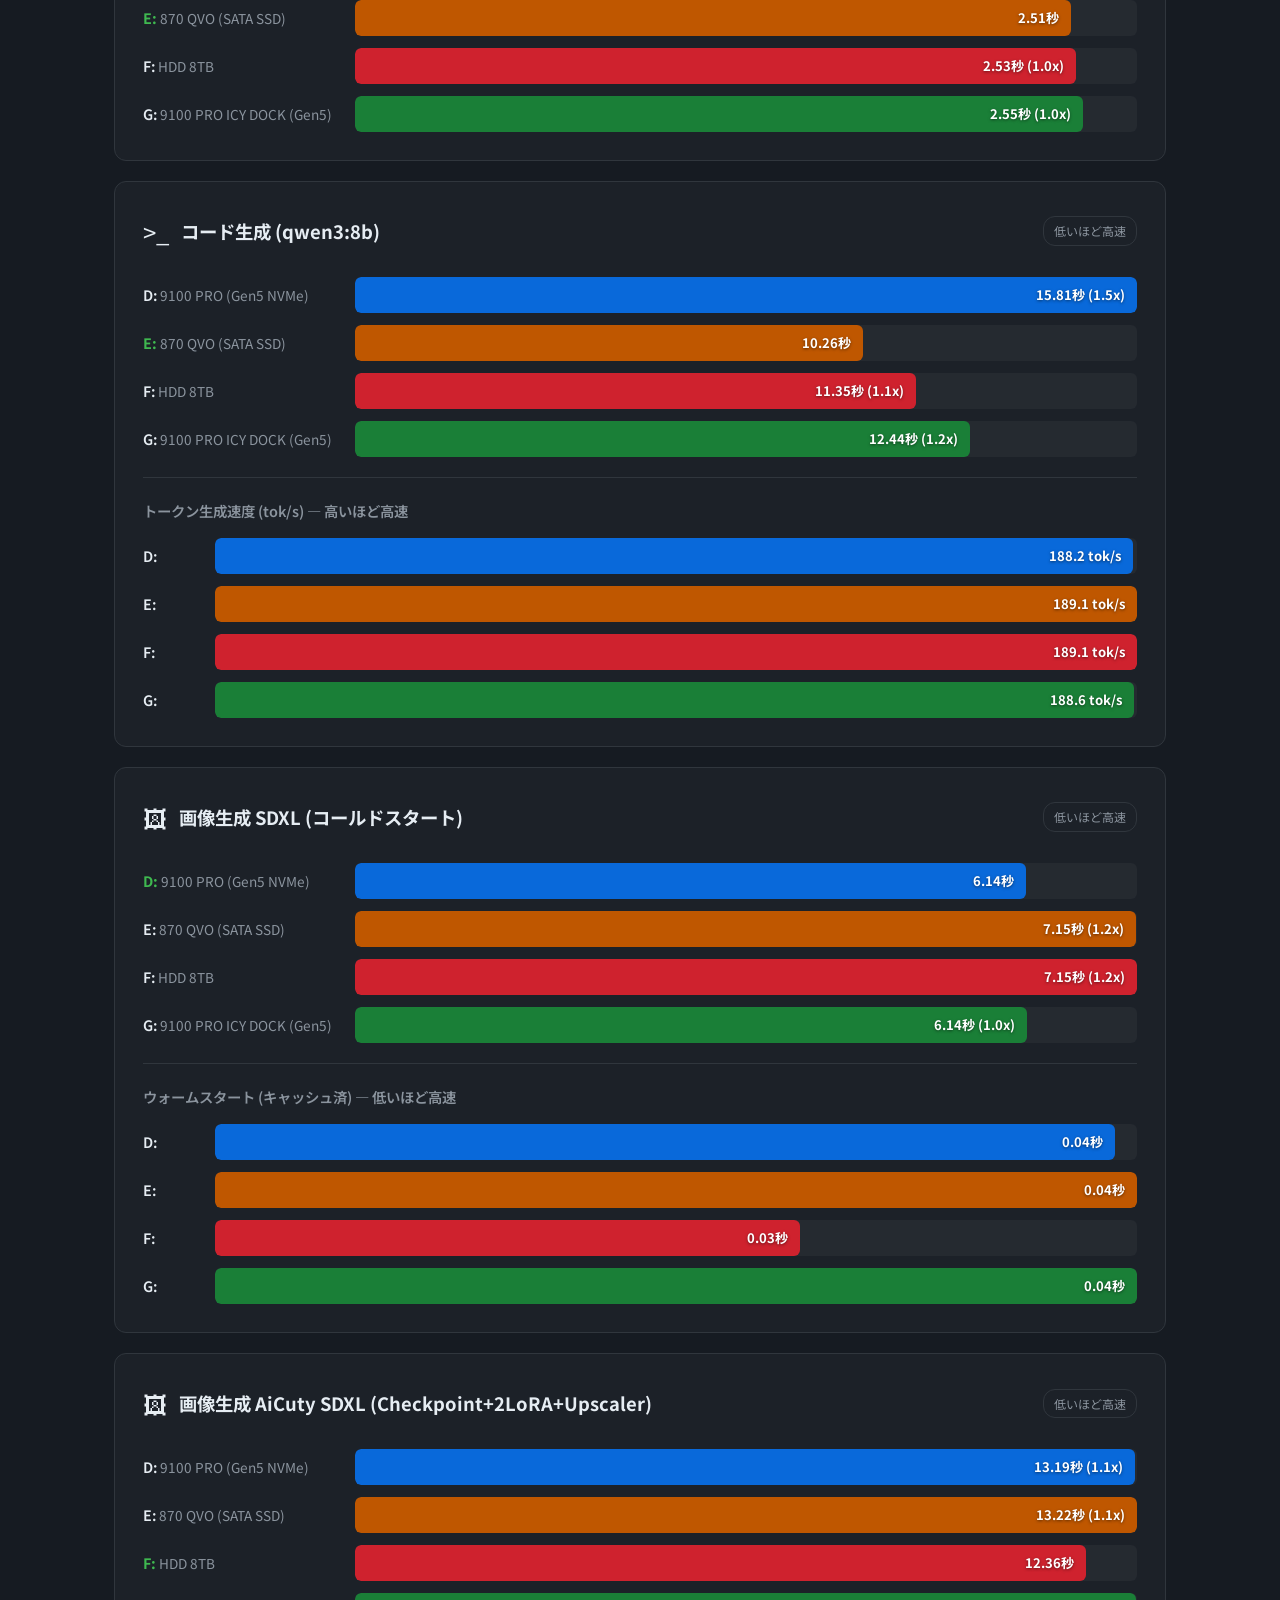
==== commit 50b0af3d: "LP: 実験インデックス(Ex0-Ex10)追加、LTX-Video 2B詳細結果テーブル追加 - 実験構成セクションにEx0〜Ex10のインデックステーブルを追加 - 各実験カードをEx番号付きで1" ====
--- a/site/index.html
+++ b/site/index.html
@@ -201,63 +201,146 @@
 </section>
 
 <!-- 実験構成 -->
-<section>
+<section id="experiments">
   <div class="container">
     <h2 class="section-title">実験構成</h2>
+
+    <!-- 実験インデックス -->
+    <div style="background:var(--bg-secondary); border:1px solid var(--border); border-radius:var(--radius); padding:20px 24px; margin-bottom:28px;">
+      <h3 style="margin-bottom:12px; font-size:1.1rem;">実験インデックス</h3>
+      <table class="storage-table" style="margin:0;">
+        <thead>
+          <tr><th style="width:60px;">#</th><th style="width:240px;">実験名</th><th>内容</th><th style="width:80px;">状態</th></tr>
+        </thead>
+        <tbody>
+          <tr><td><strong>Ex0</strong></td><td>disk-speed-bench</td><td>ダミーファイルを使ったシーケンシャル速度スペックチェック</td><td style="color:#1a7f37;"><strong>完了</strong></td></tr>
+          <tr><td><strong>Ex1</strong></td><td>download-bench</td><td>ダウンロード速度を通した実操作計測</td><td style="color:#1a7f37;"><strong>完了</strong></td></tr>
+          <tr><td><strong>Ex2</strong></td><td>vibe-local-bench</td><td>Local LLM (Ollama qwen3) でのコーディング &amp; コールドスタート調査</td><td style="color:#1a7f37;"><strong>完了</strong></td></tr>
+          <tr><td><strong>Ex3</strong></td><td>comfyui-imggen-bench (SDXL)</td><td>ComfyUI 画像生成 — SDXL Checkpoint 単体</td><td style="color:#1a7f37;"><strong>完了</strong></td></tr>
+          <tr><td><strong>Ex4</strong></td><td>comfyui-imggen-bench (AiCuty)</td><td>ComfyUI 画像生成 — 複数モデル比較 (SDXL, WAI, AnimagineXL4, Mellow Pencil)</td><td style="color:#bf5700;"><strong>予定</strong></td></tr>
+          <tr><td><strong>Ex5</strong></td><td>comfyui-video-bench (Wan 2.2)</td><td>ComfyUI 動画生成 — Wan 2.2 t2v / i2v 公式ワークフロー API</td><td style="color:#bf5700;"><strong>予定</strong></td></tr>
+          <tr><td><strong>Ex6</strong></td><td>comfyui-video-bench (LTX 2.3)</td><td>ComfyUI 動画生成 — LTX 2.3 t2v / i2v</td><td style="color:#bf5700;"><strong>予定</strong></td></tr>
+          <tr><td><strong>Ex7</strong></td><td>comfyui-pipeline-bench</td><td>ComfyUI 総合 — Ex4 Mellow Pencil &times; Ex6 i2v 融合パイプライン</td><td style="color:#bf5700;"><strong>予定</strong></td></tr>
+          <tr><td><strong>Ex8</strong></td><td>qwen3tts-bench</td><td>Qwen3-TTS 長文音声合成実験</td><td style="color:#bf5700;"><strong>予定</strong></td></tr>
+          <tr><td><strong>Ex9</strong></td><td>llm-jp-moshi-bench</td><td>llm-jp-moshi 高速音声応答実験</td><td style="color:#bf5700;"><strong>予定</strong></td></tr>
+          <tr><td><strong>Ex10</strong></td><td>total-summary</td><td>上記全体の所要時間・所要ストレージ総合レポート</td><td style="color:#bf5700;"><strong>予定</strong></td></tr>
+        </tbody>
+      </table>
+    </div>
+
     <div class="exp-grid">
 
+      <!-- Ex0: disk-speed-bench -->
+      <div class="exp-card">
+        <div class="exp-icon">&#x1F4BE;</div>
+        <h3>Ex0: disk-speed-bench</h3>
+        <div class="exp-tool">ダミーファイル シーケンシャル R/W</div>
+        <p>256MB / 512MB / 1024MB のダミーファイルでシーケンシャルリード/ライト速度を計測。ストレージの基本スペックを確認。</p>
+        <div class="exp-hypothesis">Gen5 NVMe のカタログ値 14,800 MB/s に対する実効速度を計測。</div>
+      </div>
+
+      <!-- Ex1: download-bench -->
+      <div class="exp-card">
+        <div class="exp-icon">&#x2B07;</div>
+        <h3>Ex1: download-bench</h3>
+        <div class="exp-tool">モデルダウンロード実測</div>
+        <p>HuggingFace / Ollama からのモデルダウンロード速度を実測。ネットワーク + ストレージ書き込みの複合スループットを計測。</p>
+        <div class="exp-hypothesis">ダウンロード時はネットワーク帯域がボトルネック。ストレージ速度は書き込み側で影響。</div>
+      </div>
+
+      <!-- Ex2: vibe-local-bench -->
       <div class="exp-card">
         <div class="exp-icon">&gt;_</div>
-        <h3>vibe-local-bench</h3>
-        <div class="exp-tool">Ollama + qwen3:8b</div>
-        <p>ローカル LLM のモデルロード時間とコード生成時間を計測。5.2 GB モデルの読み込みでストレージ速度差を定量化します。</p>
+        <h3>Ex2: vibe-local-bench</h3>
+        <div class="exp-tool">Ollama + qwen3:8b / 1.7b</div>
+        <p>ローカル LLM のモデルロード時間とコード生成時間を計測。5.2 GB モデルの読み込みでストレージ速度差を定量化。</p>
         <div class="exp-hypothesis">Gen5 では即座に起動。HDD では待機が体感に直結。</div>
       </div>
 
+      <!-- Ex3: comfyui-imggen SDXL -->
       <div class="exp-card">
         <div class="exp-icon">&#128444;</div>
-        <h3>comfyui-imggen-bench</h3>
-        <div class="exp-tool">ComfyUI + <a href="https://github.com/aicuai/AiCuty" target="_blank" rel="noopener">AiCuty</a> SDXL ワークフロー</div>
+        <h3>Ex3: comfyui-imggen-bench (SDXL)</h3>
+        <div class="exp-tool">ComfyUI + Animagine XL 4.0</div>
+        <p>SDXL Checkpoint 単体 (6.46GB) での画像生成。コールドスタート vs ウォームスタートの差でストレージ影響を分離。</p>
+        <div class="exp-hypothesis">コールドスタートで差が出る。ウォーム時は GPU 依存で差なし。</div>
+      </div>
+
+      <!-- Ex4: comfyui-imggen AiCuty -->
+      <div class="exp-card">
+        <div class="exp-icon">&#128444;</div>
+        <h3>Ex4: comfyui-imggen-bench (AiCuty)</h3>
+        <div class="exp-tool">ComfyUI + <a href="https://github.com/aicuai/AiCuty" target="_blank" rel="noopener">AiCuty</a> 複数モデル比較</div>
         <p>
-          SDXL 系モデル (<a href="https://huggingface.co/cagliostrolab/animagine-xl-4.0" target="_blank" rel="noopener">Animagine XL 4.0</a>)
-          + LoRA 2 種 + RealESRGAN アップスケールによる本格的なイラスト生成パイプラインを計測。
-          Checkpoint (~7GB) + LoRA + VAE のコールドロードと、ウォームスタートの差でストレージ速度の影響を分離します。
+          SDXL / WAI / AnimagineXL4 / Mellow Pencil の複数 Checkpoint を切り替えながら計測。
+          Checkpoint + LoRA &times; 2 + RealESRGAN アップスケールによる本格パイプライン。
         </p>
         <div class="exp-hypothesis">
-          736&times;1128 / 28 steps / DPM++ 2M SDE Karras / CFG 5。
-          コールドスタートでストレージ速度差が顕著。ウォーム時は GPU 依存。
-        </div>
-        <div style="margin-top:8px; font-size:0.85rem; color:var(--text-secondary);">
-          <strong>起動パラメータ条件:</strong> <code>--highvram</code> / <code>--lowvram</code> / デフォルトの 3 条件 &times; 3 回計測。
-          VRAM 管理方式の違いがモデルロード時間とストレージ I/O パターンに与える影響を分離。
-        </div>
-      </div>
-
+          モデル切り替え時の再ロードでストレージ速度差が顕著に。736&times;1128 / 28 steps / DPM++ 2M SDE Karras / CFG 5。
+        </div>
+      </div>
+
+      <!-- Ex5: Wan 2.2 -->
       <div class="exp-card">
         <div class="exp-icon">&#127916;</div>
-        <h3>comfyui-video-bench</h3>
-        <div class="exp-tool">ComfyUI + LTX-Video 2.3 / Wan 2.2 14B</div>
+        <h3>Ex5: comfyui-video-bench (Wan 2.2)</h3>
+        <div class="exp-tool">ComfyUI + Wan 2.2 14B t2v / i2v</div>
         <p>
-          AI 動画生成のトータル時間を計測。<strong>LTX 2.3</strong> (22B FP8, ~29GB) と
-          <strong>Wan 2.2</strong> (14B Dual-UNET, ~34GB) の 2 モデルで検証。
-          巨大モデルのロード・オフロードを繰り返すパイプラインで、ストレージ速度の影響が最も顕著に表れる実験。
-        </p>
-        <div class="exp-hypothesis">
-          モデルロードでストレージ速度差が直結。Wan 2.2 は High/Low Noise の 2 つの UNET を
-          切り替えてロードするため、モデルスイッチングのベンチマークとしても機能。
-        </div>
-        <div style="margin-top:8px; font-size:0.85rem; color:var(--text-secondary);">
-          <strong>必要容量:</strong> LTX 2.3 = ~39GB / Wan 2.2 = ~36GB（モデル + テキストエンコーダー + VAE + LoRA）。
-          順次ダウンロード・テスト・削除の流れで実施。
-        </div>
-      </div>
-
+          Wan 2.2 14B (Dual-UNET ~34GB) で text-to-video &amp; image-to-video を計測。
+          High/Low Noise の 2 つの UNET 切り替えでモデルスイッチングの影響も可視化。
+        </p>
+        <div class="exp-hypothesis">巨大モデル (~34GB) のロードで Gen5 NVMe の優位性が最大化。</div>
+      </div>
+
+      <!-- Ex6: LTX 2.3 -->
+      <div class="exp-card">
+        <div class="exp-icon">&#127916;</div>
+        <h3>Ex6: comfyui-video-bench (LTX 2.3)</h3>
+        <div class="exp-tool">ComfyUI + LTX 2.3 22B FP8 t2v / i2v</div>
+        <p>
+          LTX 2.3 (22B FP8 ~29GB + Gemma 3 12B + Upscaler) で動画生成。
+          単一 29GB チェックポイントのロードでストレージ速度差が直結。
+        </p>
+        <div class="exp-hypothesis">合計 ~37GB のモデルロードで最もストレージ速度の影響が大きい実験。</div>
+      </div>
+
+      <!-- Ex7: 総合パイプライン -->
+      <div class="exp-card">
+        <div class="exp-icon">&#x1F3AC;</div>
+        <h3>Ex7: comfyui-pipeline-bench</h3>
+        <div class="exp-tool">ComfyUI 総合パイプライン</div>
+        <p>
+          Ex4 の Mellow Pencil 画像生成結果を Ex6 LTX 2.3 i2v に入力する融合パイプライン。
+          画像生成 → 動画生成の連続ワークフローでストレージ/VRAM の総合影響を計測。
+        </p>
+        <div class="exp-hypothesis">複数モデルの連続ロードが発生し、ストレージ速度差が累積的に効く。</div>
+      </div>
+
+      <!-- Ex8: TTS -->
       <div class="exp-card">
         <div class="exp-icon">&#127908;</div>
-        <h3>qwen3tts-bench</h3>
-        <div class="exp-tool">Qwen3-TTS</div>
-        <p>音声合成の初動時間（Time-to-First-Audio）と MP3 バッチ生成速度を計測。ストレージ速度が初動レイテンシに与える影響を可視化します。</p>
+        <h3>Ex8: qwen3tts-bench</h3>
+        <div class="exp-tool">Qwen3-TTS 長文音声合成</div>
+        <p>長文テキストの音声合成で初動時間（Time-to-First-Audio）とバッチ生成速度を計測。</p>
         <div class="exp-hypothesis">初動時間でストレージ速度の影響を可視化。合成中は影響軽微。</div>
+      </div>
+
+      <!-- Ex9: llm-jp-moshi -->
+      <div class="exp-card">
+        <div class="exp-icon">&#127908;</div>
+        <h3>Ex9: llm-jp-moshi-bench</h3>
+        <div class="exp-tool">llm-jp-moshi 高速音声応答</div>
+        <p>15.6GB モデルの高速音声応答。モデルロード時間と応答レイテンシを計測。</p>
+        <div class="exp-hypothesis">15GB 級モデルのロードで Gen5 NVMe の効果が明確に表れる。</div>
+      </div>
+
+      <!-- Ex10: 総合 -->
+      <div class="exp-card">
+        <div class="exp-icon">&#x1F4CA;</div>
+        <h3>Ex10: 総合レポート</h3>
+        <div class="exp-tool">全実験の所要時間・ストレージ消費</div>
+        <p>Ex0〜Ex9 の全実験結果を統合し、所要時間・所要ストレージ容量の総合レポートを作成。</p>
+        <div class="exp-hypothesis">Samsung 9100 PRO 8TB の AI ワークフロー全体への効果を可視化。</div>
       </div>
 
     </div>
@@ -506,6 +589,74 @@
           <p style="font-size:0.8rem; color:var(--text-secondary); margin-top:4px;"><strong>G:</strong> ICY DOCK (11.4s cold)</p>
         </div>
       </div>
+    </div>
+
+    <!-- LTX-Video 2B 詳細結果 -->
+    <div class="exp-card" style="margin-bottom:20px; border-left: 4px solid #bf5700;">
+      <h3>&#127916; Experiment: ComfyUI LTX-Video 2B 動画生成ベンチマーク（詳細）</h3>
+      <p style="font-size:0.85rem; color:var(--text-secondary); margin-bottom:12px;">
+        <strong>モデル:</strong> LTX-Video 2B v0.9.5 (5.91 GB) + T5-XXL FP16 (9.12 GB)<br>
+        <strong>設定:</strong> SamplerCustom euler 20steps, CFG=1.0, 512&times;320, 25フレーム @24fps<br>
+        <strong>ワークフロー:</strong> <code>workflows/ltx_2b_t2v_bench.json</code>（CLIPLoader + ModelSamplingLTXV + LTXVScheduler）<br>
+        <strong>ComfyUI:</strong> v0.16.4, PyTorch 2.10.0+cu128<br>
+        <strong>条件:</strong> ドライブごとに ComfyUI を再起動（コールドスタート計測）
+      </p>
+      <div style="overflow-x:auto;">
+        <table class="storage-table" style="margin-bottom:16px;">
+          <thead>
+            <tr>
+              <th></th>
+              <th style="color:#0969da;">D: (Gen5 NVMe)</th>
+              <th style="color:#bf5700;">E: (SATA SSD)</th>
+              <th style="color:#cf222e;">F: (HDD)</th>
+              <th style="color:#1a7f37;">G: (ICY DOCK)</th>
+            </tr>
+          </thead>
+          <tbody>
+            <tr>
+              <td><strong>Run 1</strong> (コールドスタート)</td>
+              <td><strong style="color:#1a7f37;">8.07s</strong></td>
+              <td>37.39s</td>
+              <td><strong style="color:#cf222e;">60.88s</strong></td>
+              <td>11.41s</td>
+            </tr>
+            <tr>
+              <td><strong>Run 2</strong> (VRAM キャッシュ残)</td>
+              <td>7.31s</td>
+              <td>7.30s</td>
+              <td>7.32s</td>
+              <td>7.32s</td>
+            </tr>
+            <tr>
+              <td><strong>Run 3</strong> (VRAM キャッシュ残)</td>
+              <td>7.32s</td>
+              <td>7.30s</td>
+              <td>7.33s</td>
+              <td>8.18s</td>
+            </tr>
+            <tr style="background:var(--bg-secondary); font-weight:bold;">
+              <td>中央値</td>
+              <td style="color:#0969da;">7.32s</td>
+              <td>7.30s</td>
+              <td>7.33s</td>
+              <td>8.18s</td>
+            </tr>
+          </tbody>
+        </table>
+      </div>
+      <h4 style="margin-bottom:8px;">考察</h4>
+      <ul style="list-style:disc; padding-left:20px; color:var(--text-secondary); font-size:0.9rem; line-height:1.8;">
+        <li><strong>Run 1 のコールドスタートでストレージ差が明確に出た</strong>
+          <ul style="list-style:circle; padding-left:16px; margin-top:4px;">
+            <li>D: (Gen5 NVMe) 8.1s vs F: (HDD) 60.9s &rarr; <strong style="color:#cf222e;">約7.5倍の差</strong></li>
+            <li>E: (SATA SSD) 37.4s &rarr; NVMe の約4.6倍</li>
+            <li>G: (ICY DOCK) 11.4s &rarr; D: と近い（同じ 9100 PRO だが ICY DOCK 経由で若干遅い）</li>
+          </ul>
+        </li>
+        <li>Run 2-3 は <code>free_memory</code> でアンロード指示を出しているが、VRAM/システムキャッシュに残っているため差が出ない</li>
+        <li>合計モデルサイズ ~15GB（LTX 2B + T5-XXL）のロードでストレージ速度差が顕在化</li>
+        <li><strong>結論:</strong> 15GB 級のモデルロードでは Gen5 NVMe の優位性が明確。SATA SSD/HDD との差は 5〜8 倍</li>
+      </ul>
     </div>
 
     <!-- Code Generation -->
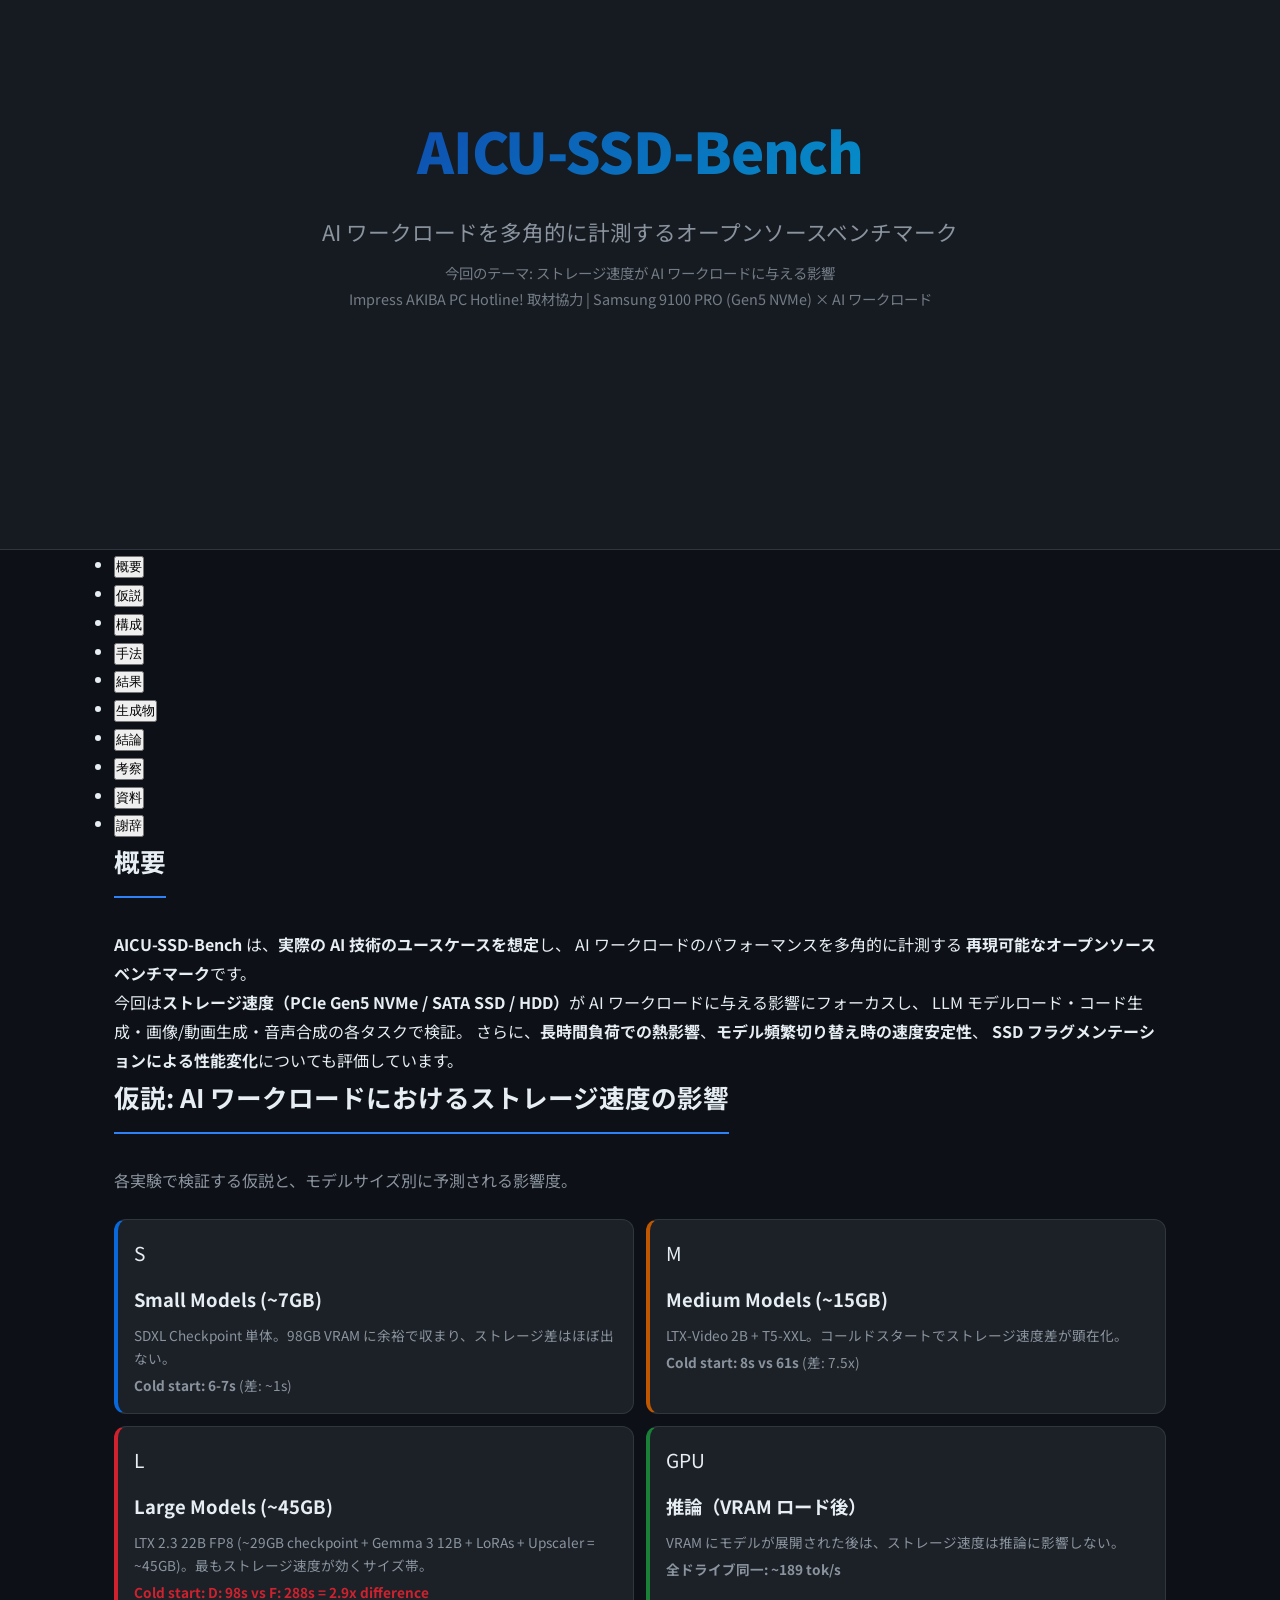
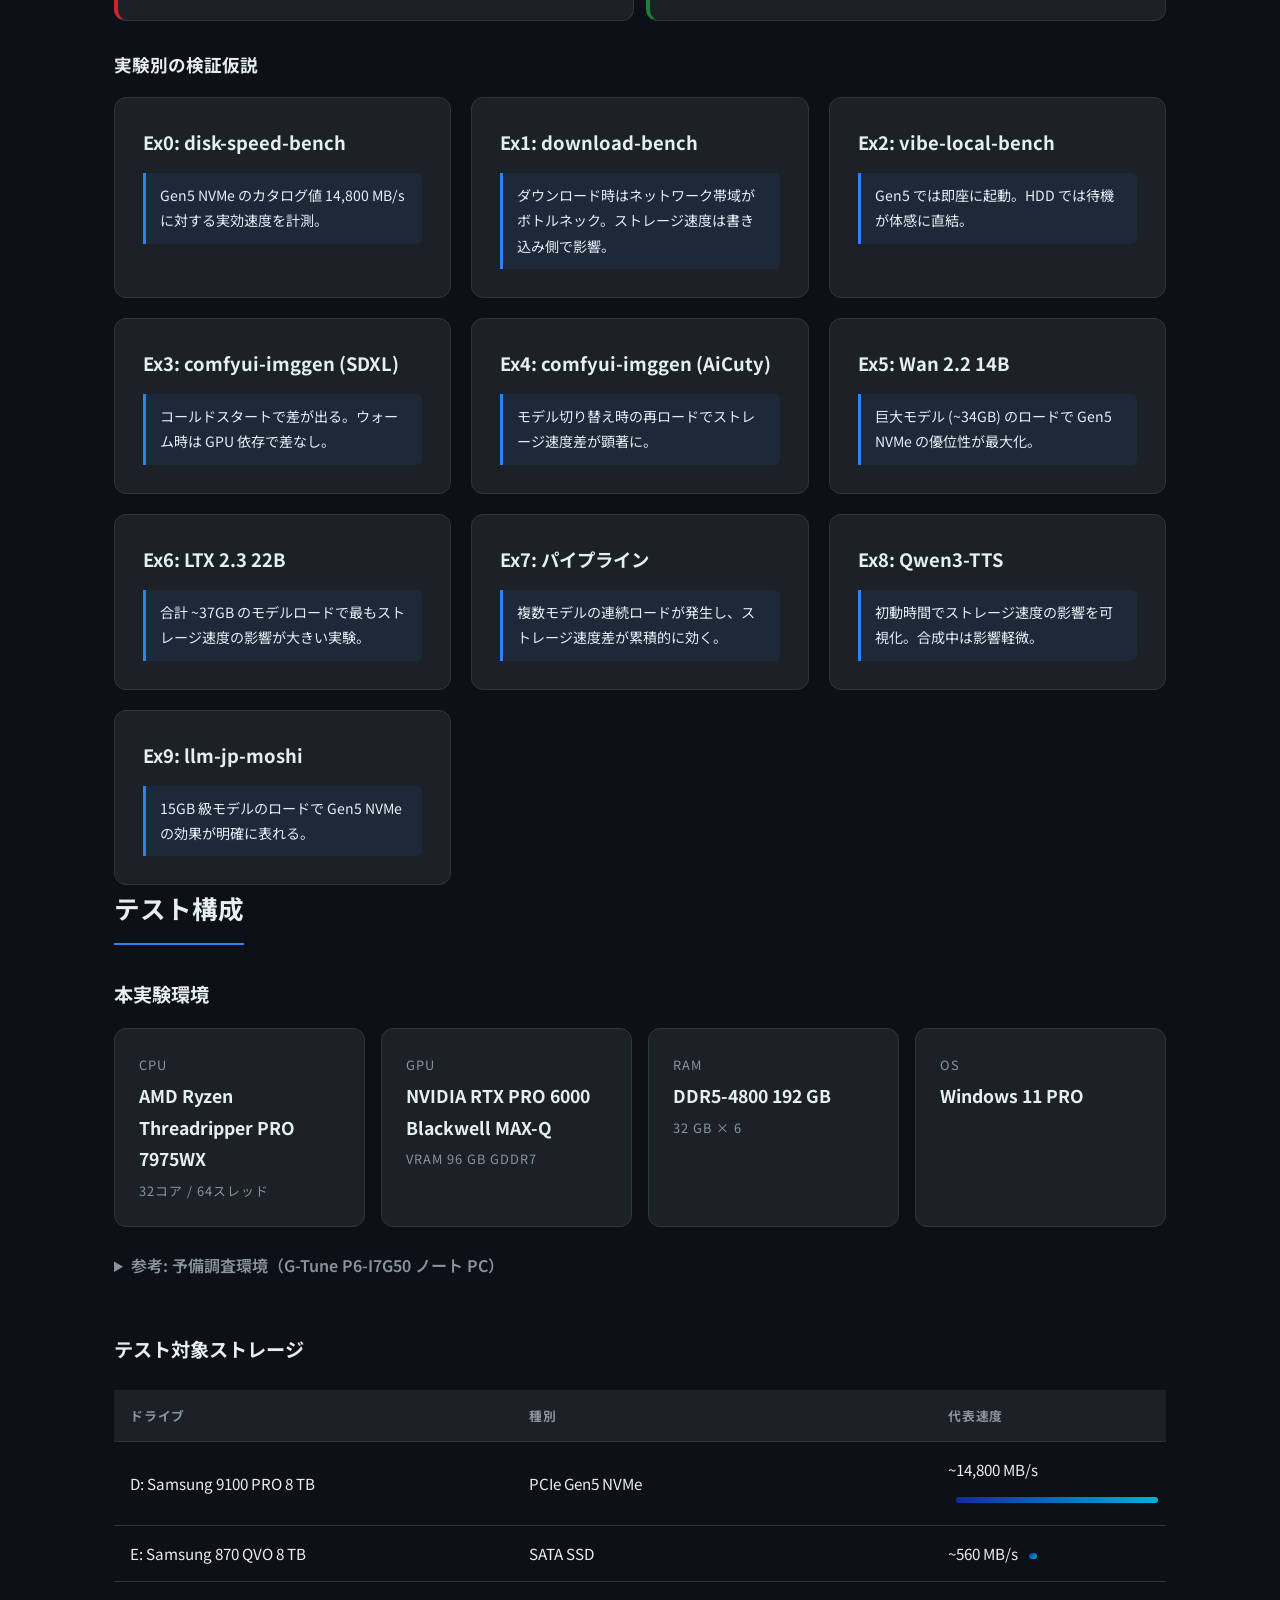
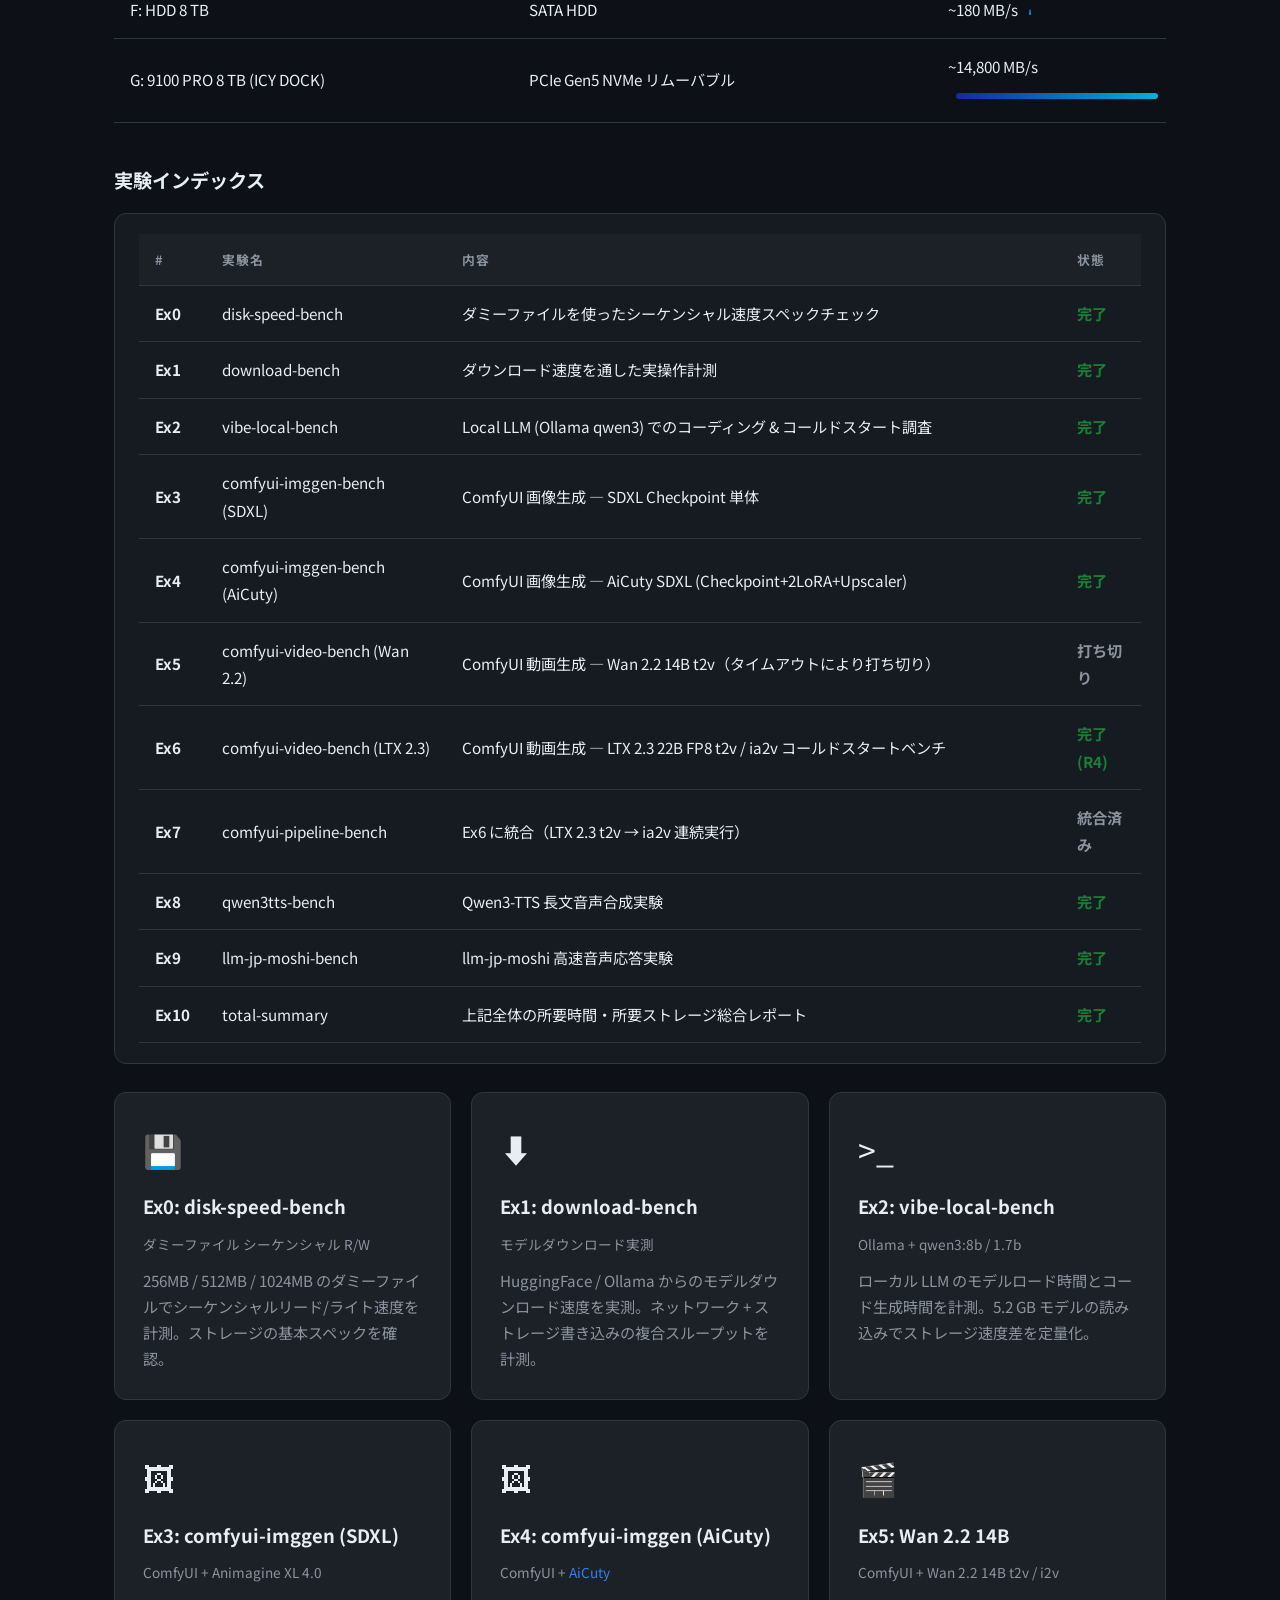
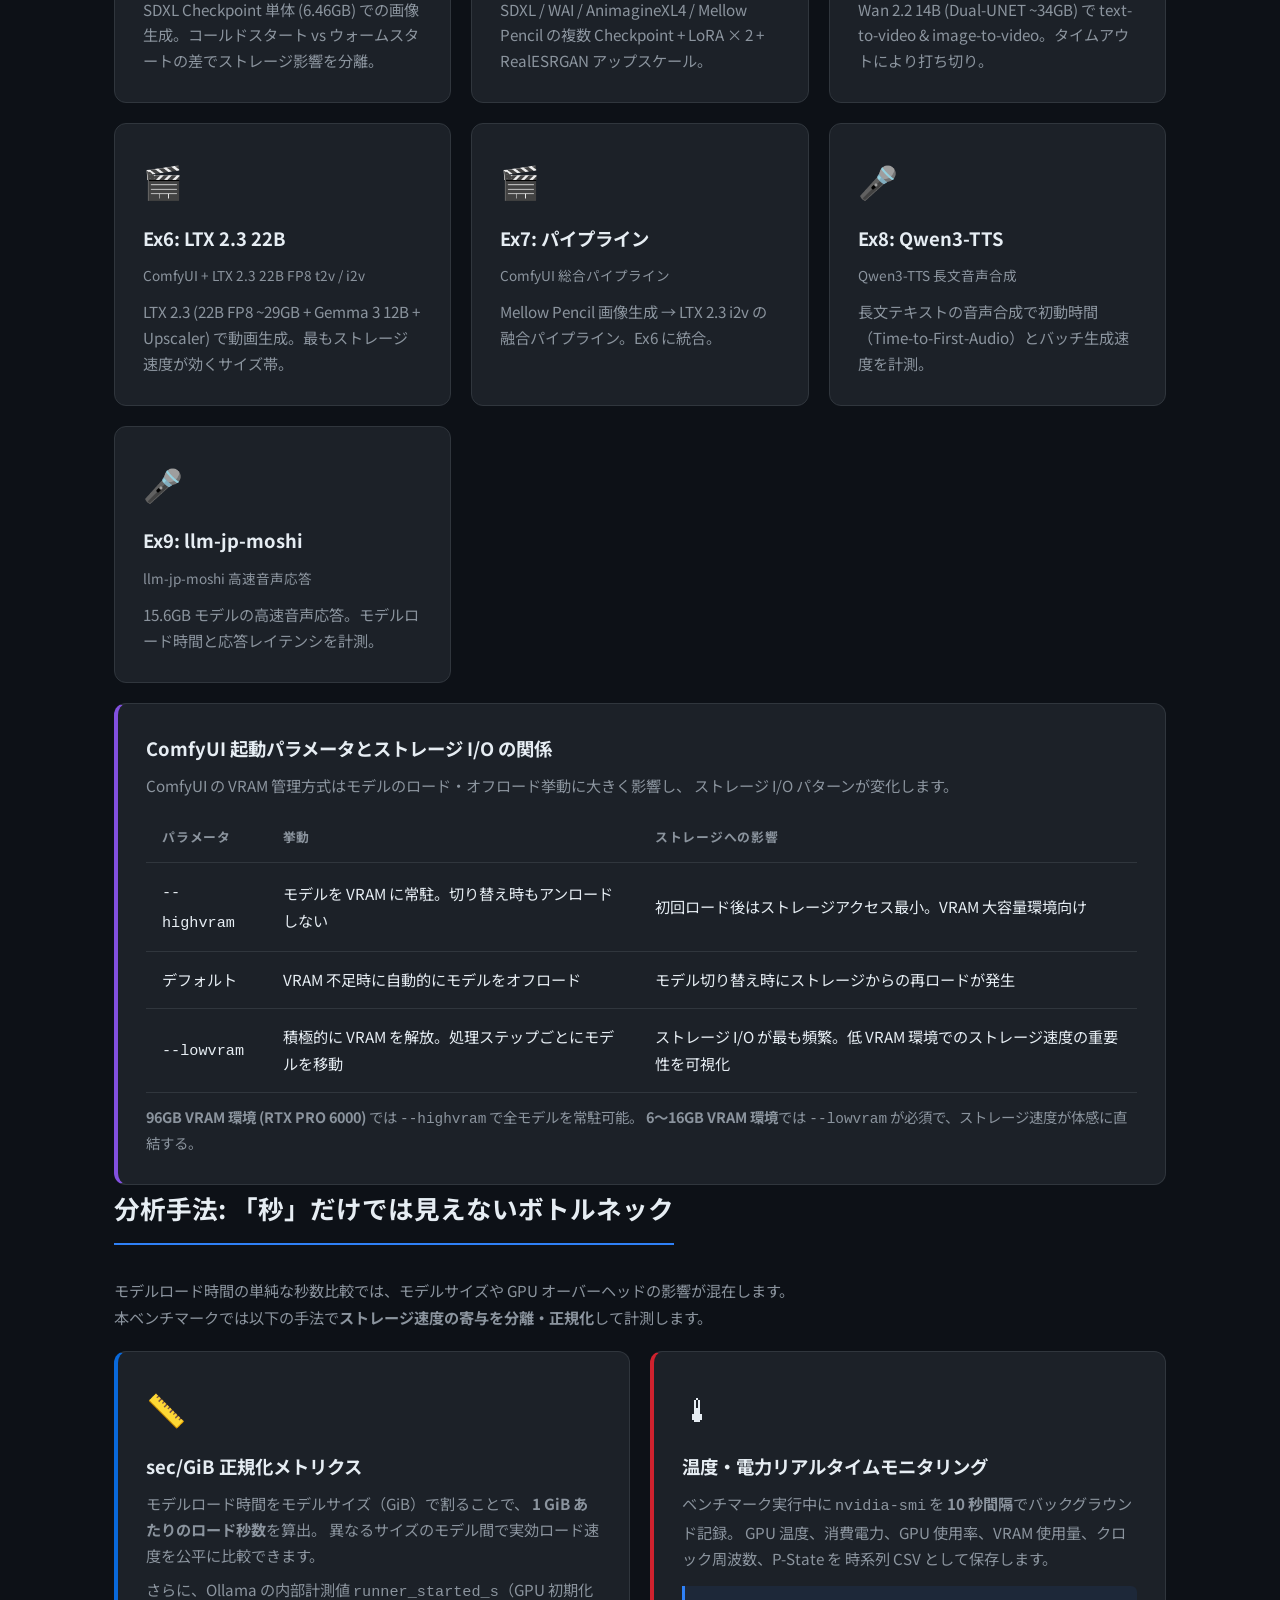
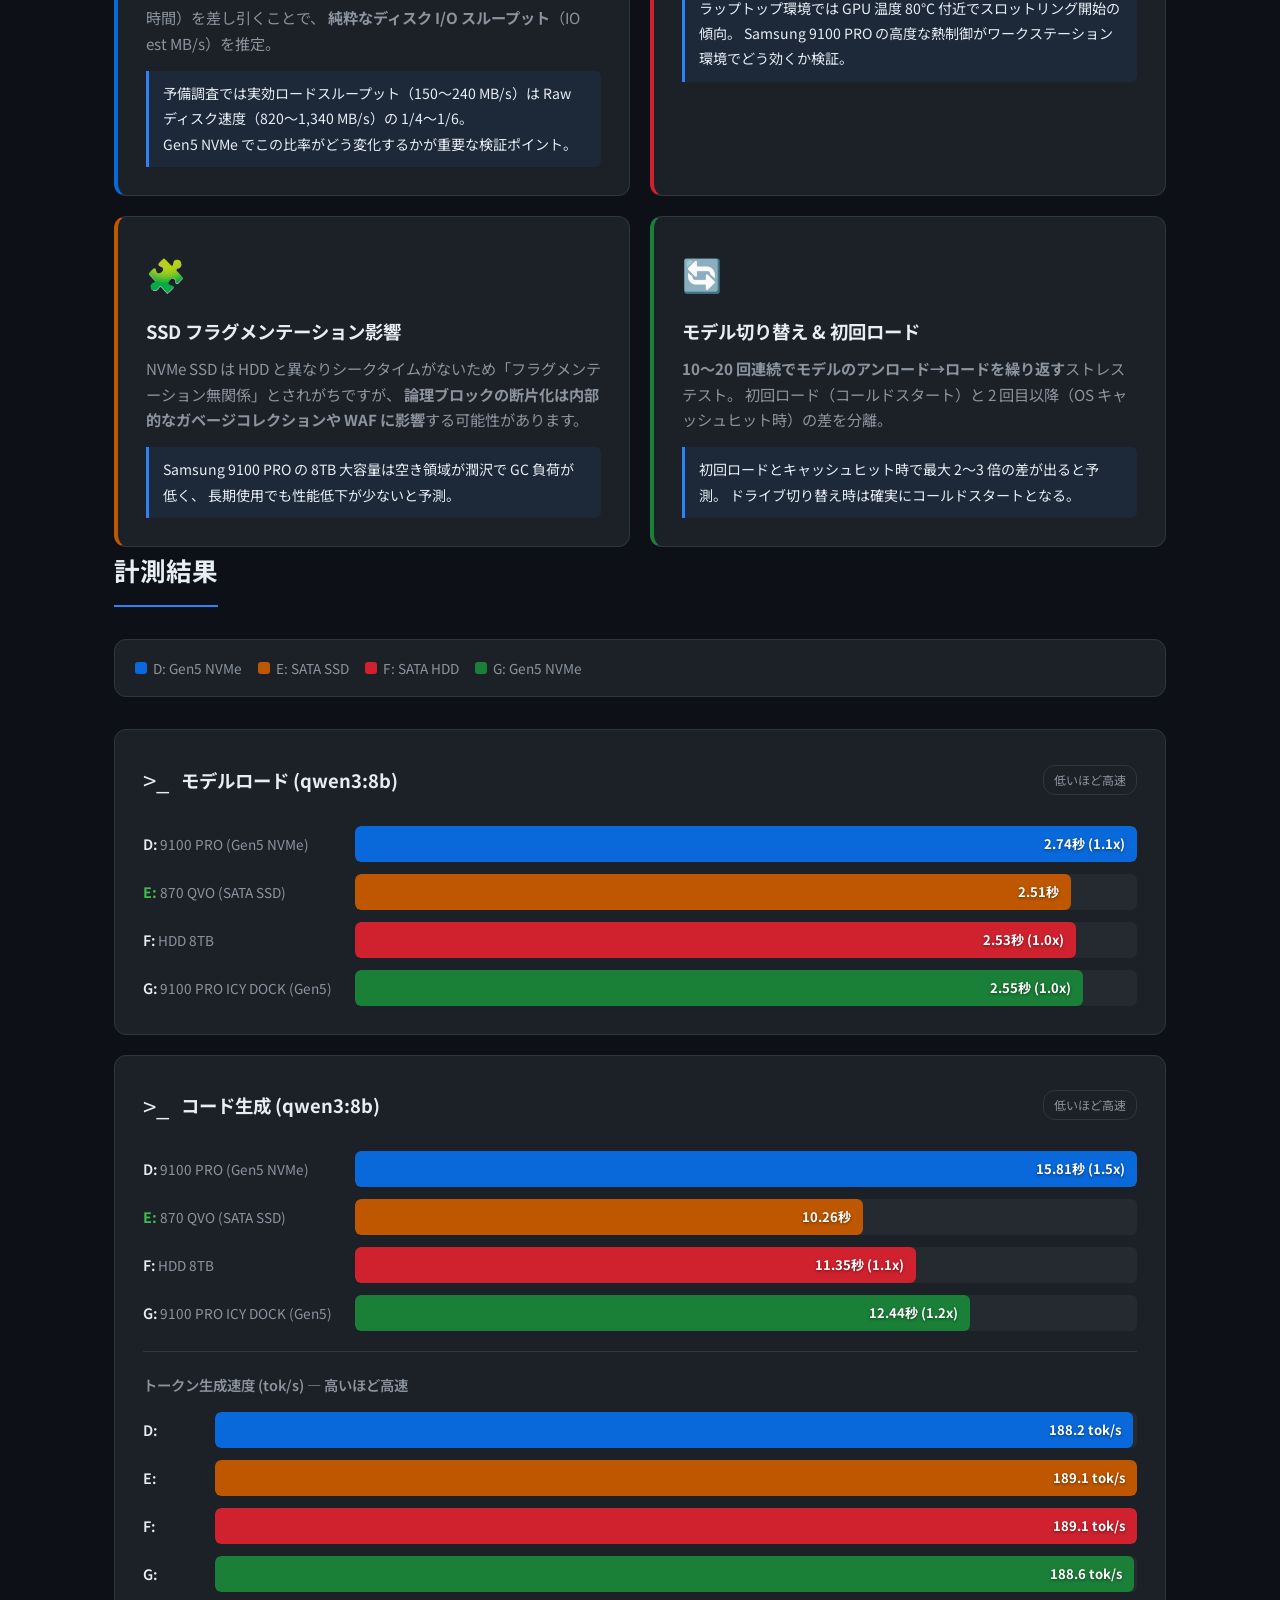
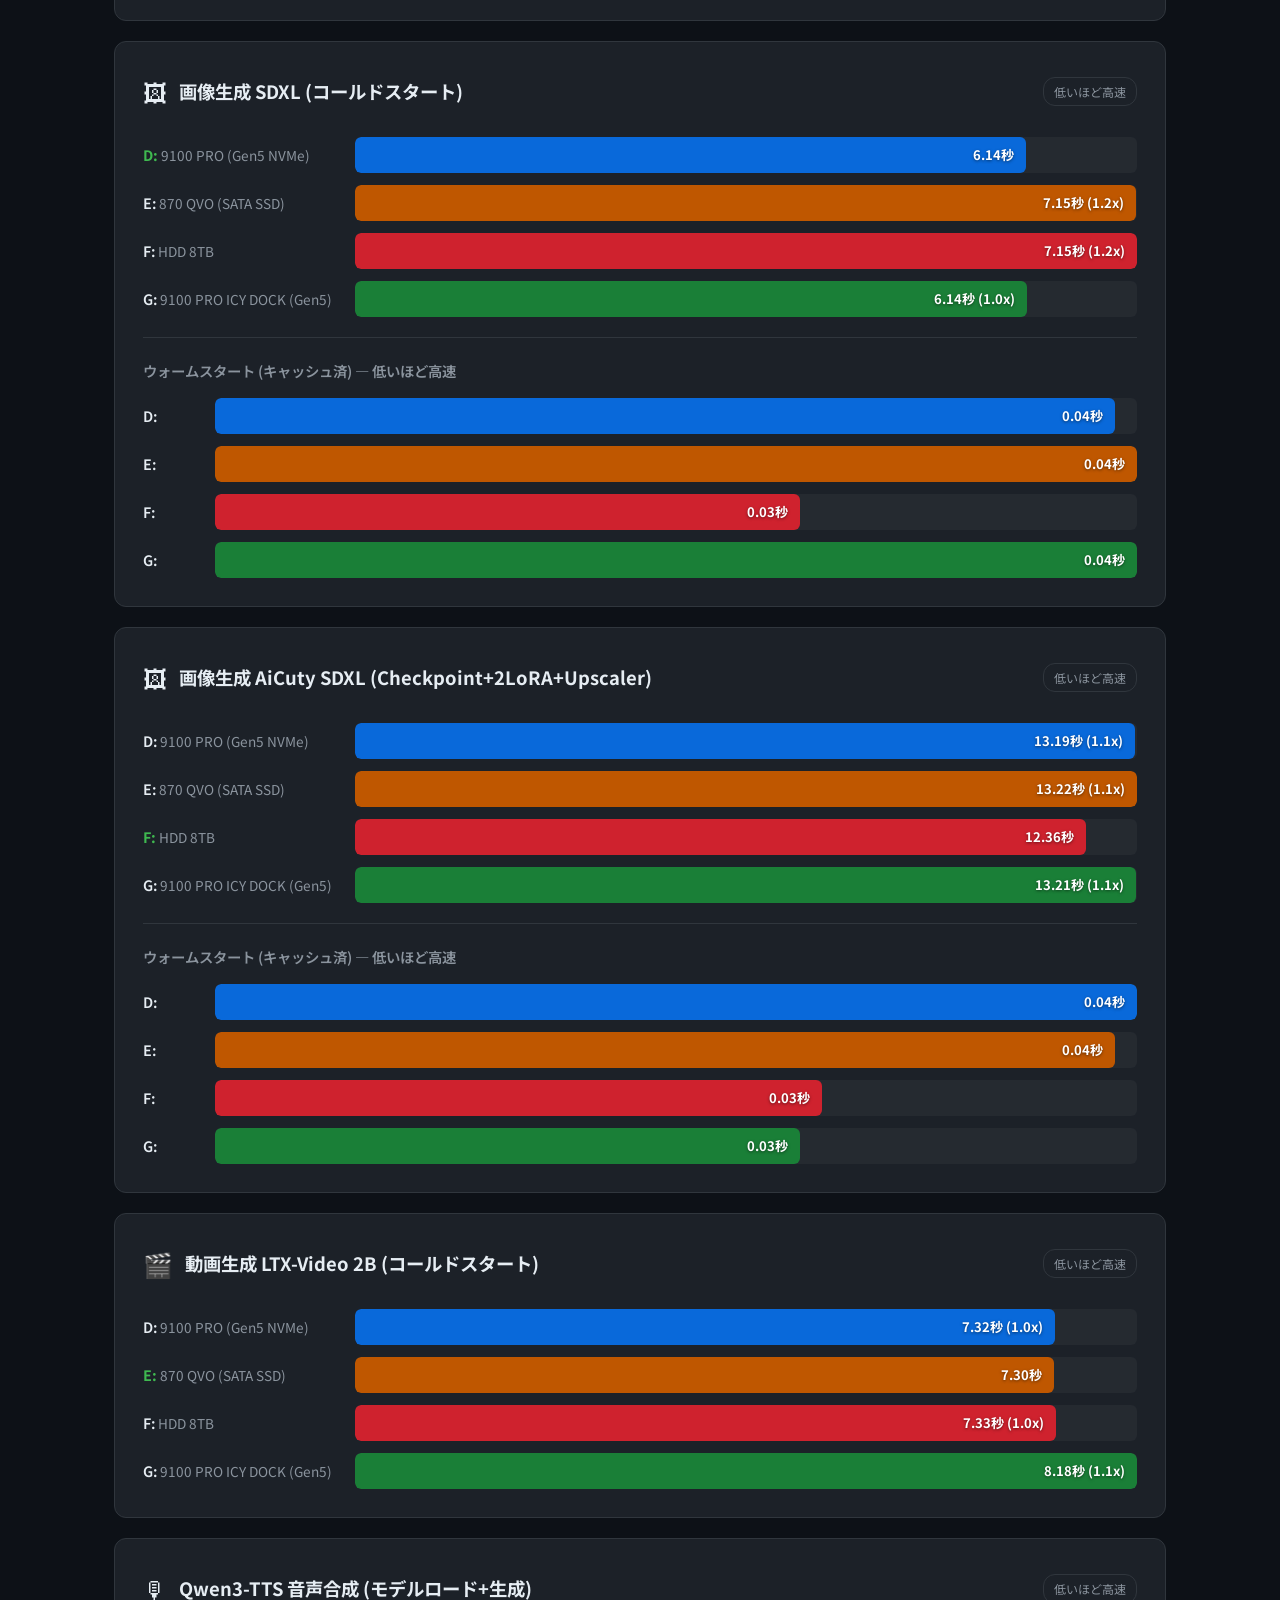
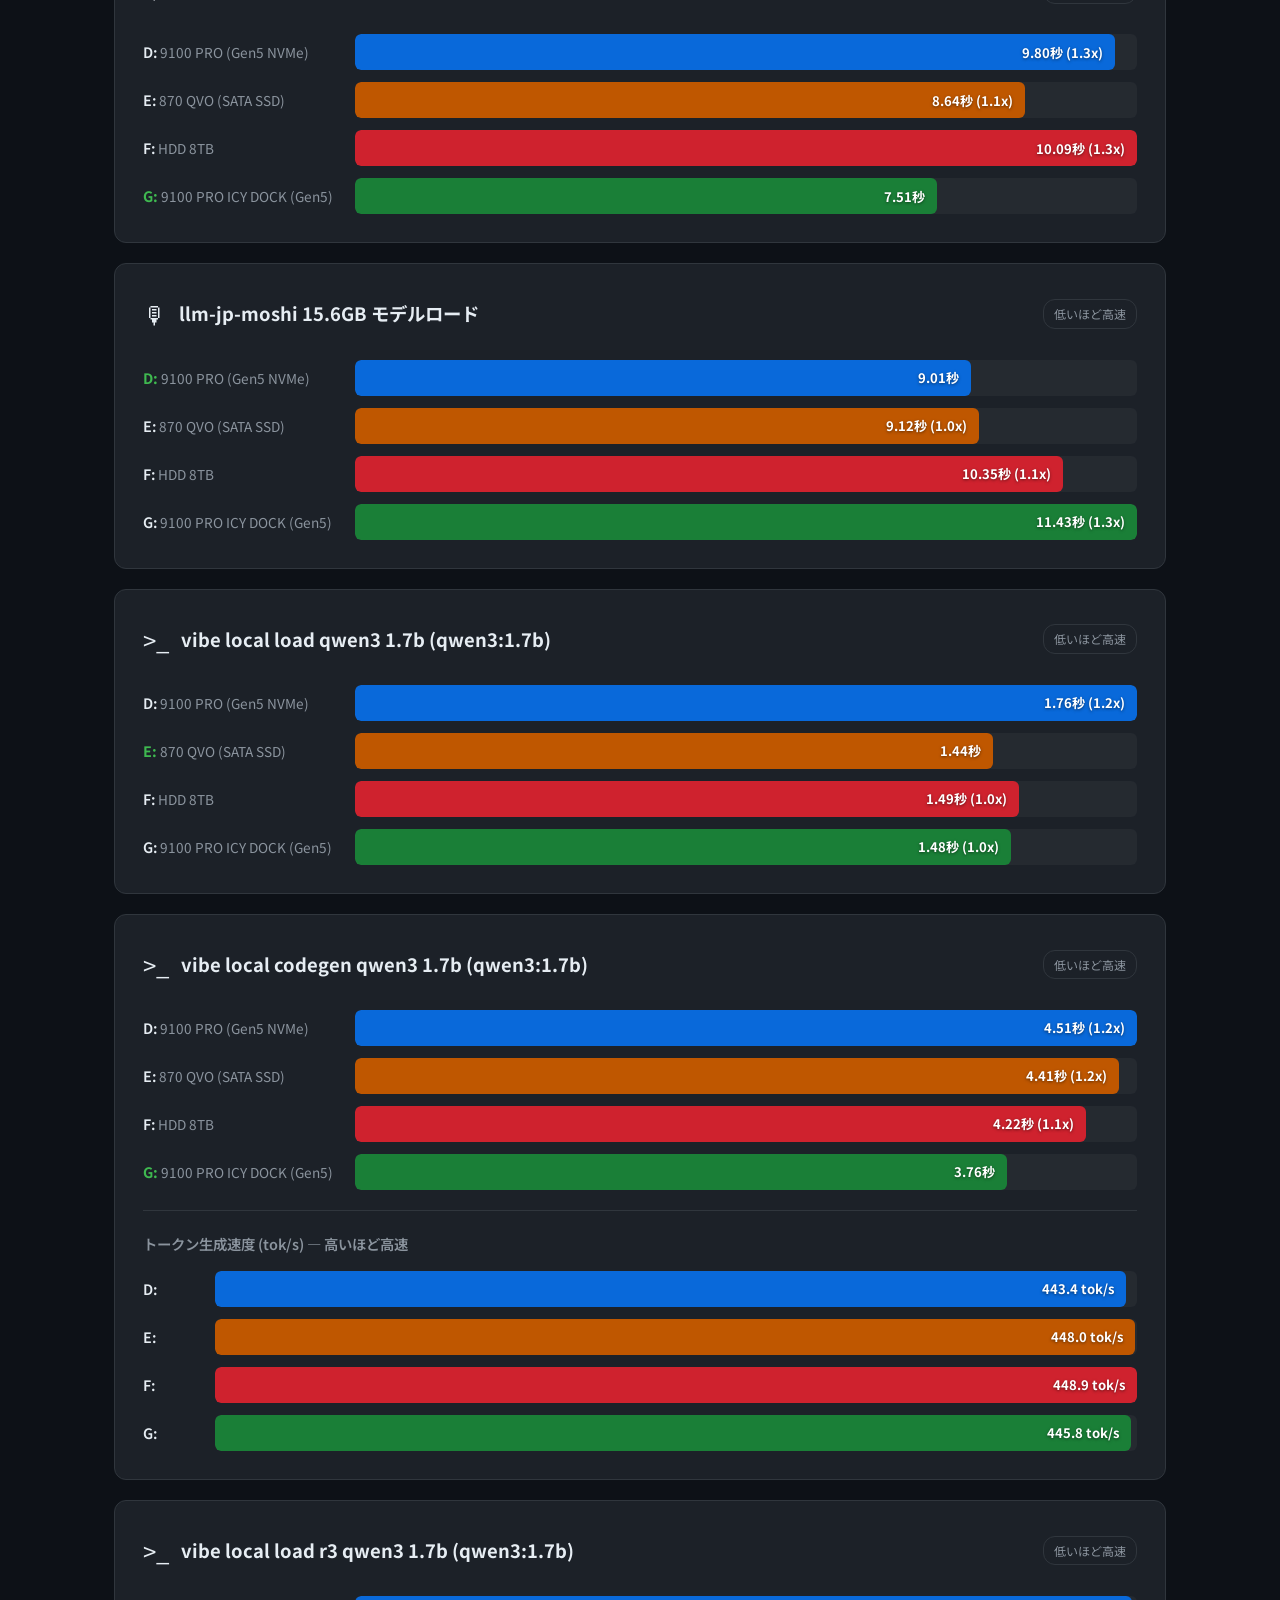
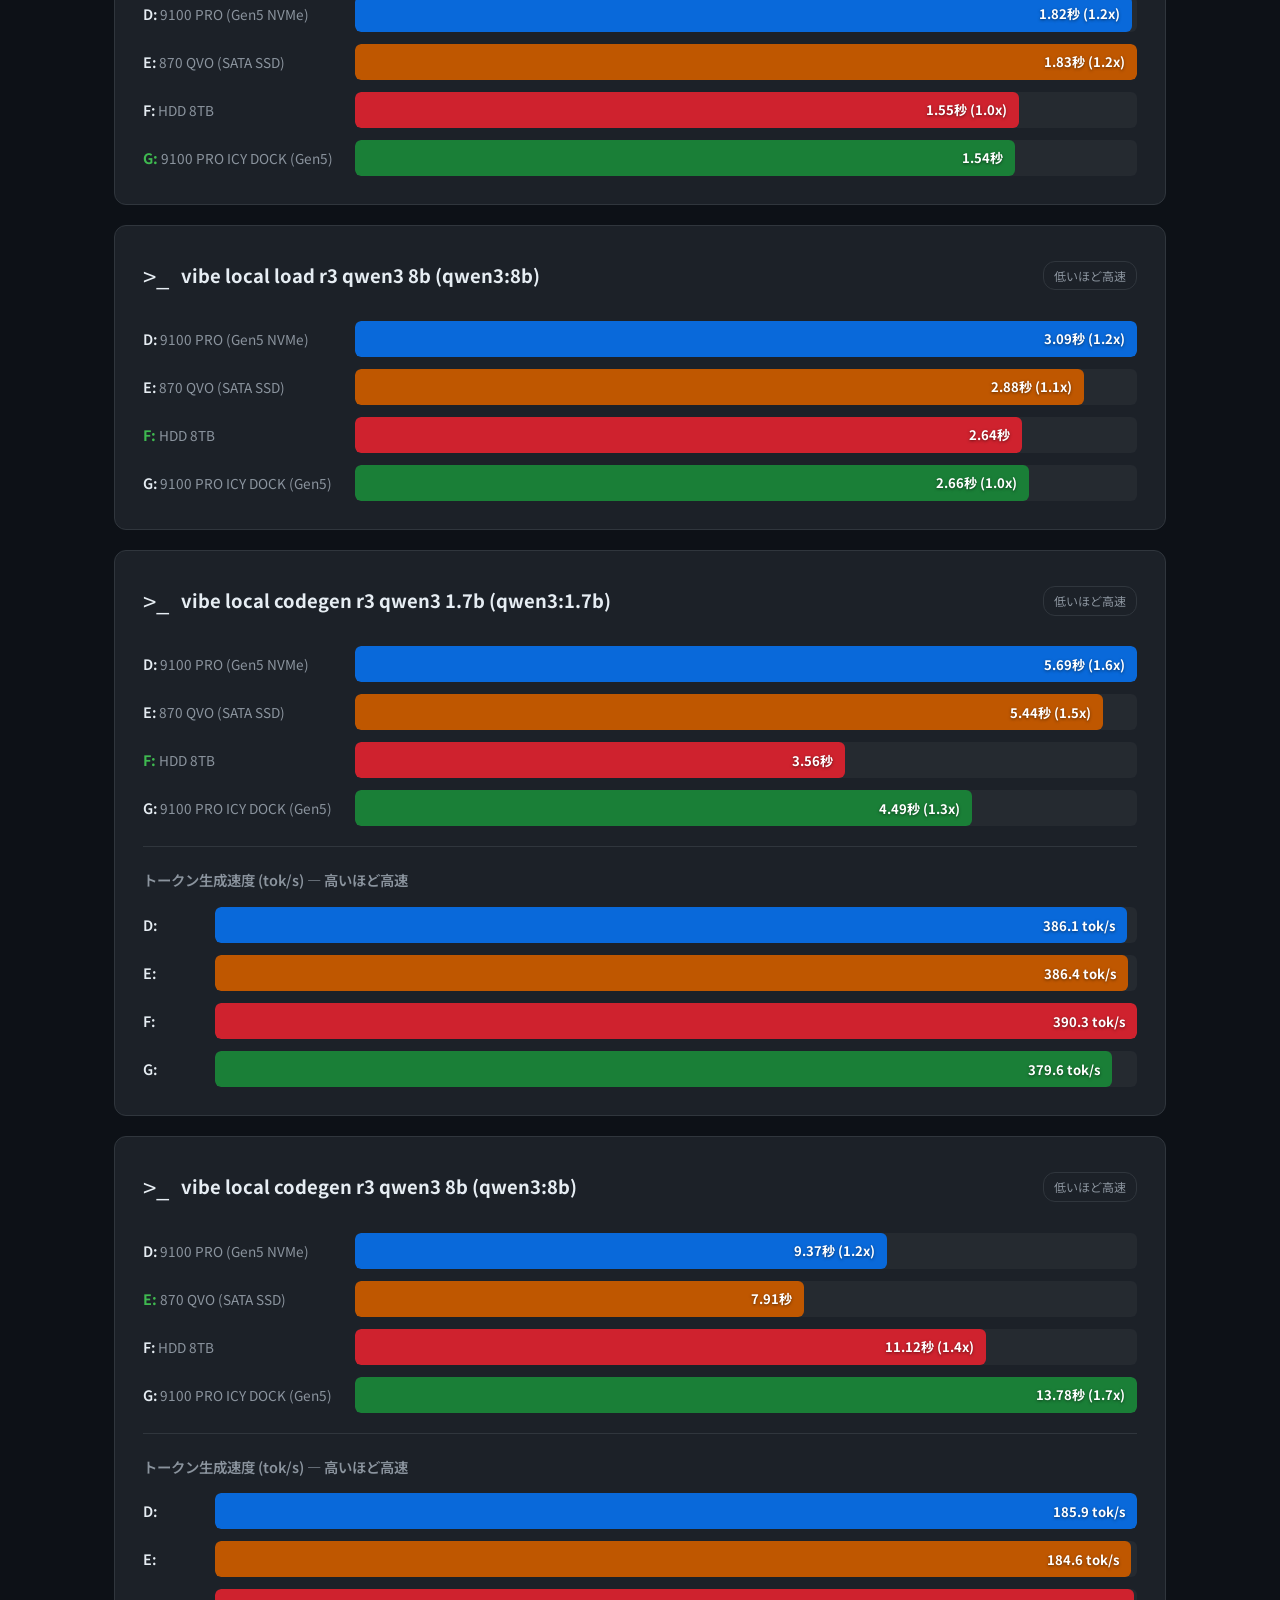
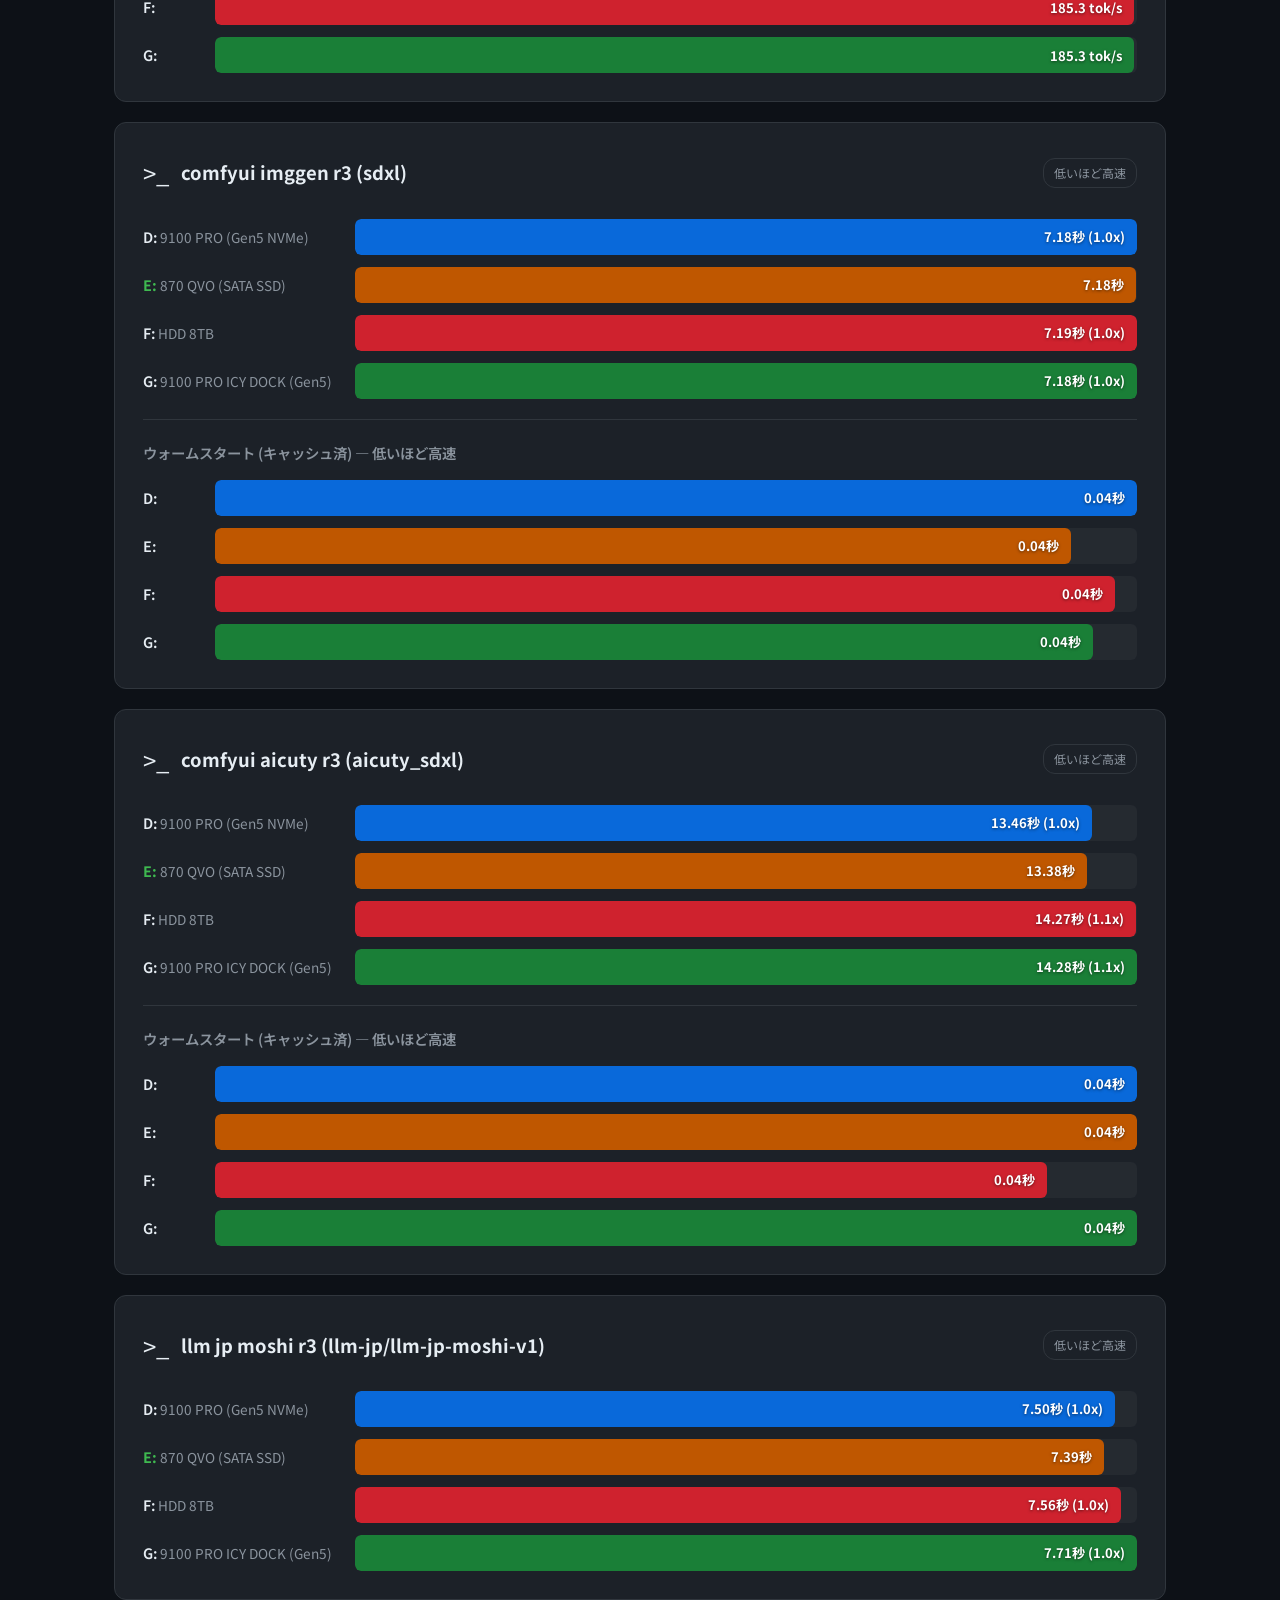
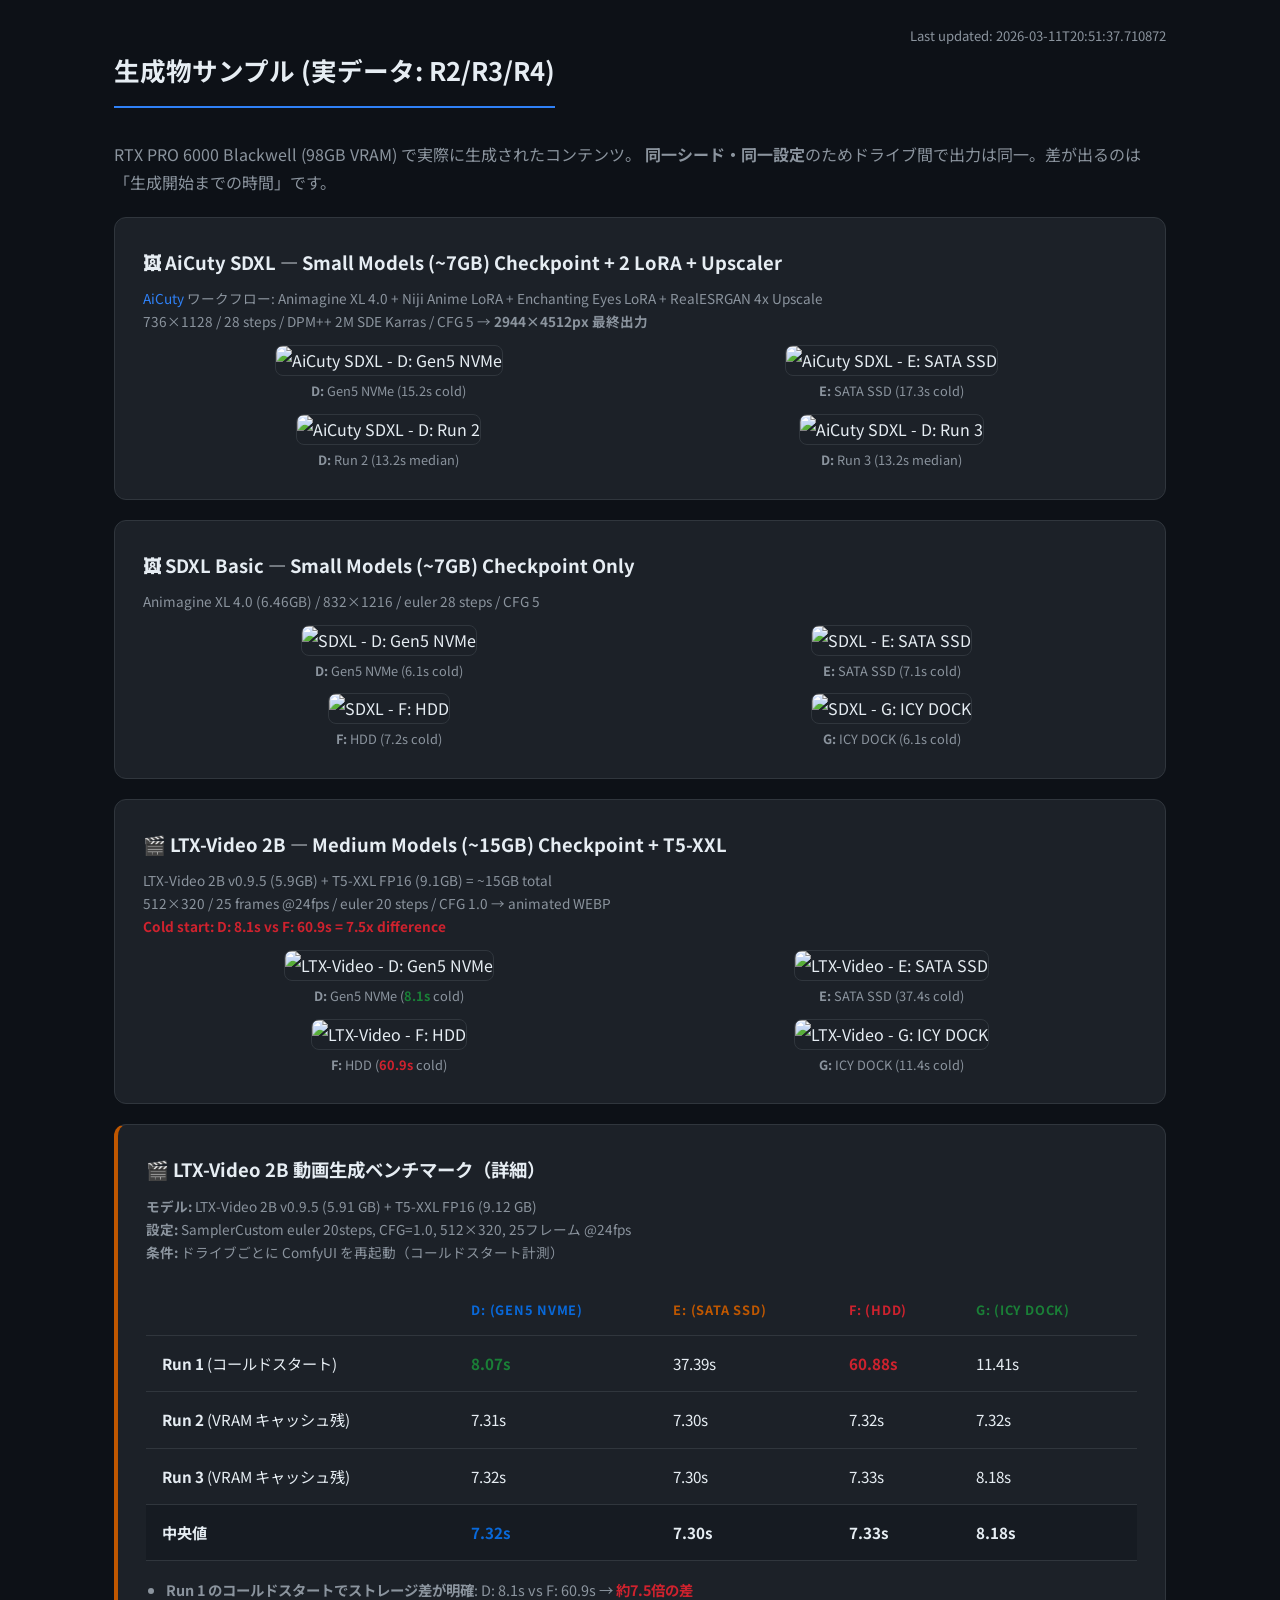
==== commit 1d34752d: "Hide participate section until submit endpoint is ready (#3) Co-Authored-By: Claude Opus 4.6 <norepl" ====
--- a/site/index.html
+++ b/site/index.html
@@ -3,38 +3,65 @@
 <head>
   <meta charset="UTF-8">
   <meta name="viewport" content="width=device-width, initial-scale=1.0">
-  <title>AICU-bench | AI ワークロード × ストレージ速度ベンチマーク</title>
+  <title>AICU-SSD-Bench | AI ワークロード × ストレージ速度ベンチマーク</title>
   <meta name="description" content="AI ワークロードのパフォーマンスを多角的に計測するオープンソースベンチマーク。今回はストレージ速度の影響にフォーカスし、Samsung 9100 PRO (Gen5 NVMe) を含む 4 ドライブで検証。">
-  <meta property="og:title" content="AICU-bench">
+  <meta property="og:title" content="AICU-SSD-Bench">
   <meta property="og:description" content="AI ワークロードベンチマーク — 今回のテーマ: ストレージ速度の影響">
-  <meta property="og:url" content="https://bench.aicu.jp">
+  <meta property="og:url" content="https://bench-ssd.aicu.jp">
   <meta property="og:type" content="website">
   <meta property="og:locale" content="ja_JP">
   <meta name="twitter:card" content="summary_large_image">
   <link rel="stylesheet" href="style.css">
+  <!-- Google Analytics -->
+  <script async src="https://www.googletagmanager.com/gtag/js?id=G-9Z2S3ZBGEV"></script>
+  <script>
+    window.dataLayer = window.dataLayer || [];
+    function gtag(){dataLayer.push(arguments);}
+    gtag('js', new Date());
+    gtag('config', 'G-9Z2S3ZBGEV');
+  </script>
 </head>
 <body>
 
 <!-- Hero -->
 <header class="hero">
   <div class="container">
-    <h1>AICU-bench</h1>
+    <h1>AICU-SSD-Bench</h1>
     <p class="subtitle">AI ワークロードを多角的に計測するオープンソースベンチマーク</p>
     <p class="tagline">今回のテーマ: ストレージ速度が AI ワークロードに与える影響<br>Impress AKIBA PC Hotline! 取材協力 | Samsung 9100 PRO (Gen5 NVMe) &times; AI ワークロード</p>
-    <span class="badge">MIT License</span>
-    <br>
-    <a href="https://github.com/aicuai/aicu-bench" class="cta" target="_blank" rel="noopener">GitHub でソースを見る</a>
+    <div class="hero-video-bg">
+      <video class="hero-video" autoplay muted playsinline preload="auto"
+        src="assets/video/r4-ltx23/D_ltx23_t2v_cold.mp4"
+        data-sources='["assets/video/r4-ltx23/D_ltx23_t2v_cold.mp4","assets/video/r4-ltx23/D_ltx23_ia2v_warm.mp4","assets/video/r4-ltx23/E_ltx23_t2v_cold.mp4","assets/video/r4-ltx23/G_ltx23_t2v_cold.mp4"]'></video>
+    </div>
   </div>
 </header>
 
-<main>
-
-<!-- 概要 -->
-<section>
+<nav id="toc" class="tab-nav" role="tablist" aria-label="セクションナビゲーション">
+  <div class="container">
+    <ul class="tab-list">
+      <li><button role="tab" data-tab="overview" aria-selected="true" aria-controls="overview" id="tab-overview">概要</button></li>
+      <li><button role="tab" data-tab="hypothesis" aria-selected="false" aria-controls="hypothesis" id="tab-hypothesis">仮説</button></li>
+      <li><button role="tab" data-tab="setup" aria-selected="false" aria-controls="setup" id="tab-setup">構成</button></li>
+      <li><button role="tab" data-tab="methodology" aria-selected="false" aria-controls="methodology" id="tab-methodology">手法</button></li>
+      <li><button role="tab" data-tab="results" aria-selected="false" aria-controls="results" id="tab-results">結果</button></li>
+      <li><button role="tab" data-tab="samples" aria-selected="false" aria-controls="samples" id="tab-samples">生成物</button></li>
+      <li class="tab-highlight"><button role="tab" data-tab="conclusion" aria-selected="false" aria-controls="conclusion" id="tab-conclusion">結論</button></li>
+      <li><button role="tab" data-tab="discussion" aria-selected="false" aria-controls="discussion" id="tab-discussion">考察</button></li>
+      <li><button role="tab" data-tab="resources" aria-selected="false" aria-controls="resources" id="tab-resources">資料</button></li>
+      <li><button role="tab" data-tab="credits" aria-selected="false" aria-controls="credits" id="tab-credits">謝辞</button></li>
+    </ul>
+  </div>
+</nav>
+
+<main class="tab-panels">
+
+<!-- ====== 1. 概要 ====== -->
+<div class="tab-panel active" id="overview" role="tabpanel" aria-labelledby="tab-overview">
   <div class="container">
     <h2 class="section-title">概要</h2>
     <p>
-      <strong>AICU-bench</strong> は、<strong>実際の AI 技術のユースケースを想定</strong>し、
+      <strong>AICU-SSD-Bench</strong> は、<strong>実際の AI 技術のユースケースを想定</strong>し、
       AI ワークロードのパフォーマンスを多角的に計測する
       <strong>再現可能なオープンソースベンチマーク</strong>です。<br>
       今回は<strong>ストレージ速度（PCIe Gen5 NVMe / SATA SSD / HDD）</strong>が
@@ -44,14 +71,98 @@
       <strong>SSD フラグメンテーションによる性能変化</strong>についても評価しています。
     </p>
   </div>
-</section>
-
-<!-- テスト環境 -->
-<section>
+</div>
+
+<!-- ====== 2. 仮説 ====== -->
+<div class="tab-panel" id="hypothesis" role="tabpanel" aria-labelledby="tab-hypothesis">
   <div class="container">
-    <h2 class="section-title">テスト環境</h2>
-
-    <h3 style="margin-bottom:16px; font-size:1.2rem;">本実験環境（予定）</h3>
+    <h2 class="section-title">仮説: AI ワークロードにおけるストレージ速度の影響</h2>
+    <p style="margin-bottom:24px; color: var(--text-secondary);">
+      各実験で検証する仮説と、モデルサイズ別に予測される影響度。
+    </p>
+
+    <!-- モデルサイズ別影響予測 -->
+    <div style="display:grid; grid-template-columns: repeat(2, 1fr); gap:12px; margin-bottom:28px;">
+      <div class="exp-card" style="border-left: 4px solid #0969da; padding:16px;">
+        <div class="exp-icon" style="font-size:1.2rem;">S</div>
+        <h3>Small Models (~7GB)</h3>
+        <p style="font-size:0.85rem; color:var(--text-secondary);">SDXL Checkpoint 単体。98GB VRAM に余裕で収まり、ストレージ差はほぼ出ない。</p>
+        <p style="font-size:0.85rem; margin-top:4px;"><strong>Cold start: 6-7s</strong> (差: ~1s)</p>
+      </div>
+      <div class="exp-card" style="border-left: 4px solid #bf5700; padding:16px;">
+        <div class="exp-icon" style="font-size:1.2rem;">M</div>
+        <h3>Medium Models (~15GB)</h3>
+        <p style="font-size:0.85rem; color:var(--text-secondary);">LTX-Video 2B + T5-XXL。コールドスタートでストレージ速度差が顕在化。</p>
+        <p style="font-size:0.85rem; margin-top:4px;"><strong>Cold start: 8s vs 61s</strong> (差: 7.5x)</p>
+      </div>
+      <div class="exp-card" style="border-left: 4px solid #cf222e; padding:16px;">
+        <div class="exp-icon" style="font-size:1.2rem;">L</div>
+        <h3>Large Models (~45GB)</h3>
+        <p style="font-size:0.85rem; color:var(--text-secondary);">LTX 2.3 22B FP8 (~29GB checkpoint + Gemma 3 12B + LoRAs + Upscaler = ~45GB)。最もストレージ速度が効くサイズ帯。</p>
+        <p style="font-size:0.85rem; margin-top:4px;"><strong style="color:#cf222e;">Cold start: D: 98s vs F: 288s = 2.9x difference</strong></p>
+      </div>
+      <div class="exp-card" style="border-left: 4px solid #1a7f37; padding:16px;">
+        <div class="exp-icon" style="font-size:1.2rem;">GPU</div>
+        <h3>推論（VRAM ロード後）</h3>
+        <p style="font-size:0.85rem; color:var(--text-secondary);">VRAM にモデルが展開された後は、ストレージ速度は推論に影響しない。</p>
+        <p style="font-size:0.85rem; margin-top:4px;"><strong>全ドライブ同一: ~189 tok/s</strong></p>
+      </div>
+    </div>
+
+    <!-- 実験別仮説 -->
+    <h3 style="margin-bottom:16px; font-size:1.1rem;">実験別の検証仮説</h3>
+    <div class="exp-grid">
+      <div class="exp-card">
+        <h3>Ex0: disk-speed-bench</h3>
+        <div class="exp-hypothesis">Gen5 NVMe のカタログ値 14,800 MB/s に対する実効速度を計測。</div>
+      </div>
+      <div class="exp-card">
+        <h3>Ex1: download-bench</h3>
+        <div class="exp-hypothesis">ダウンロード時はネットワーク帯域がボトルネック。ストレージ速度は書き込み側で影響。</div>
+      </div>
+      <div class="exp-card">
+        <h3>Ex2: vibe-local-bench</h3>
+        <div class="exp-hypothesis">Gen5 では即座に起動。HDD では待機が体感に直結。</div>
+      </div>
+      <div class="exp-card">
+        <h3>Ex3: comfyui-imggen (SDXL)</h3>
+        <div class="exp-hypothesis">コールドスタートで差が出る。ウォーム時は GPU 依存で差なし。</div>
+      </div>
+      <div class="exp-card">
+        <h3>Ex4: comfyui-imggen (AiCuty)</h3>
+        <div class="exp-hypothesis">モデル切り替え時の再ロードでストレージ速度差が顕著に。</div>
+      </div>
+      <div class="exp-card">
+        <h3>Ex5: Wan 2.2 14B</h3>
+        <div class="exp-hypothesis">巨大モデル (~34GB) のロードで Gen5 NVMe の優位性が最大化。</div>
+      </div>
+      <div class="exp-card">
+        <h3>Ex6: LTX 2.3 22B</h3>
+        <div class="exp-hypothesis">合計 ~37GB のモデルロードで最もストレージ速度の影響が大きい実験。</div>
+      </div>
+      <div class="exp-card">
+        <h3>Ex7: パイプライン</h3>
+        <div class="exp-hypothesis">複数モデルの連続ロードが発生し、ストレージ速度差が累積的に効く。</div>
+      </div>
+      <div class="exp-card">
+        <h3>Ex8: Qwen3-TTS</h3>
+        <div class="exp-hypothesis">初動時間でストレージ速度の影響を可視化。合成中は影響軽微。</div>
+      </div>
+      <div class="exp-card">
+        <h3>Ex9: llm-jp-moshi</h3>
+        <div class="exp-hypothesis">15GB 級モデルのロードで Gen5 NVMe の効果が明確に表れる。</div>
+      </div>
+    </div>
+  </div>
+</div>
+
+<!-- ====== 3. 構成 ====== -->
+<div class="tab-panel" id="setup" role="tabpanel" aria-labelledby="tab-setup">
+  <div class="container">
+    <h2 class="section-title">テスト構成</h2>
+
+    <!-- テスト環境 -->
+    <h3 style="margin-bottom:16px; font-size:1.2rem;">本実験環境</h3>
     <div class="spec-grid">
       <div class="spec-card">
         <div class="label">CPU</div>
@@ -74,96 +185,31 @@
       </div>
     </div>
 
-    <h3 style="margin-top:40px; margin-bottom:16px; font-size:1.2rem;">予備調査環境</h3>
-    <p style="margin-bottom:12px; color: var(--text-secondary); font-size:0.9rem;">
-      スクリプト検証・仮説構築のために使用した環境。本実験の参考値として掲載。
-    </p>
-    <div class="spec-grid">
-      <div class="spec-card">
-        <div class="label">マシン</div>
-        <div class="value"><a href="https://www.mouse-jp.co.jp/store/g/ggtune-p6i7g50bkabcw102dec/" target="_blank" rel="noopener">G-Tune P6-I7G50BK-A</a></div>
-        <div class="label" style="margin-top:4px">マウスコンピューター / 124,800円</div>
-      </div>
-      <div class="spec-card">
-        <div class="label">CPU</div>
-        <div class="value">Intel Core i7-12650H</div>
-        <div class="label" style="margin-top:4px">10コア / 16スレッド / 最大4.7GHz</div>
-      </div>
-      <div class="spec-card">
-        <div class="label">GPU</div>
-        <div class="value">NVIDIA GeForce RTX 4050 Laptop</div>
-        <div class="label" style="margin-top:4px">VRAM 6 GB GDDR6</div>
-      </div>
-      <div class="spec-card">
-        <div class="label">RAM</div>
-        <div class="value">DDR4-3200 32 GB</div>
-        <div class="label" style="margin-top:4px">16 GB &times; 2 デュアルチャネル</div>
-      </div>
-      <div class="spec-card">
-        <div class="label">ストレージ C: (OS)</div>
-        <div class="value"><a href="https://www.kioxia.com/ja-jp/personal/ssd/exceria-g2-nvme-ssd.html" target="_blank" rel="noopener">KIOXIA EXCERIA G2</a> 2TB</div>
-        <div class="label" style="margin-top:4px">NVMe PCIe Gen3x4 / 最大 2,100 MB/s Read</div>
-      </div>
-      <div class="spec-card">
-        <div class="label">ストレージ D: (データ)</div>
-        <div class="value"><a href="https://www.adata.com/us/consumer/product/solid-state-drives-LEGEND-850" target="_blank" rel="noopener">ADATA LEGEND 850</a> 1TB</div>
-        <div class="label" style="margin-top:4px">NVMe PCIe Gen4x4 / 最大 5,000 MB/s Read</div>
-      </div>
-      <div class="spec-card">
-        <div class="label">OS</div>
-        <div class="value">Windows 11 Home</div>
-        <div class="label" style="margin-top:4px">Build 26220</div>
-      </div>
-    </div>
-
-    <!-- ストレージデバイスの解説 -->
-    <div class="exp-card" style="margin-top:20px; border-left: 4px solid #bf5700;">
-      <h3>同じ M.2 スロットでも速度が違う理由</h3>
-      <p>
-        ノート PC の M.2 スロットは物理的には同じコネクタ (M-Key) ですが、
-        接続先の <strong>PCIe レーン世代</strong>と<strong>挿す SSD のコントローラ</strong>の両方で速度が決まります。
-      </p>
-      <table class="storage-table" style="margin-top:12px;">
-        <thead>
-          <tr><th>デバイス</th><th>インターフェース</th><th>カタログ Read</th><th>実測 Read (本ベンチ)</th><th>備考</th></tr>
-        </thead>
-        <tbody>
-          <tr>
-            <td><strong>KIOXIA EXCERIA G2</strong><br><span style="font-size:0.8rem;color:var(--text-secondary)">C: OS ドライブ</span></td>
-            <td>PCIe <strong>Gen3</strong>x4</td>
-            <td>2,100 MB/s</td>
-            <td>820&ndash;1,052 MB/s</td>
-            <td>Gen3 コントローラ搭載の廉価モデル。OS バックグラウンド I/O の影響も大。</td>
-          </tr>
-          <tr>
-            <td><strong>ADATA LEGEND 850</strong><br><span style="font-size:0.8rem;color:var(--text-secondary)">D: データドライブ</span></td>
-            <td>PCIe <strong>Gen4</strong>x4</td>
-            <td>5,000 MB/s</td>
-            <td>1,049&ndash;1,340 MB/s</td>
-            <td>Gen4 コントローラ搭載。カタログ値と実測の差は OS やファイルシステムの影響。</td>
-          </tr>
-        </tbody>
-      </table>
-      <p style="margin-top:12px;">
-        <strong>ポイント:</strong> 同じノート PC の M.2 スロットに挿しても、
-        Gen3 SSD なら最大 3,500 MB/s、Gen4 SSD なら最大 7,000 MB/s、Gen5 SSD なら最大 14,000 MB/s と、
-        <strong>購入する SSD のコントローラ世代で上限が決まります</strong>。
-        スロット側が Gen4 対応でも Gen3 SSD を挿せば Gen3 速度で動作し、
-        逆に Gen5 SSD を Gen4 スロットに挿しても Gen4 の上限に制限されます。
-      </p>
-      <p style="margin-top:8px;">
-        さらに、カタログスペックと実効速度には大きな乖離があります（本ベンチでは <strong>カタログ値の 20〜40%</strong>）。
-        これは OS のファイルシステムオーバーヘッド、バックグラウンドプロセス、SSD の SLC キャッシュ残量などが影響するためです。
-        <strong>AI ワークロードが実際に体感する速度</strong>はカタログ値ではなくこの実効速度です。
-      </p>
-    </div>
-  </div>
-</section>
-
-<!-- テスト対象ストレージ -->
-<section>
-  <div class="container">
-    <h2 class="section-title">テスト対象ストレージ</h2>
+    <details style="margin-top:24px;">
+      <summary style="cursor:pointer; font-size:1rem; font-weight:600; color:var(--text-secondary); margin-bottom:12px;">
+        参考: 予備調査環境（G-Tune P6-I7G50 ノート PC）
+      </summary>
+      <p style="margin-bottom:12px; color: var(--text-secondary); font-size:0.9rem;">
+        スクリプト検証・仮説構築のために使用した環境。VRAM 6GB の制約により大型モデルの実行は不可。
+      </p>
+      <div class="spec-grid">
+        <div class="spec-card">
+          <div class="label">マシン</div>
+          <div class="value"><a href="https://www.mouse-jp.co.jp/store/g/ggtune-p6i7g50bkabcw102dec/" target="_blank" rel="noopener">G-Tune P6-I7G50BK-A</a></div>
+        </div>
+        <div class="spec-card">
+          <div class="label">GPU</div>
+          <div class="value">RTX 4050 Laptop (VRAM 6 GB)</div>
+        </div>
+        <div class="spec-card">
+          <div class="label">ストレージ</div>
+          <div class="value">NVMe Gen3 + Gen4 (各 1-2TB)</div>
+        </div>
+      </div>
+    </details>
+
+    <!-- ストレージ -->
+    <h3 style="margin-top:40px; margin-bottom:16px; font-size:1.2rem;">テスト対象ストレージ</h3>
     <div style="overflow-x:auto">
       <table class="storage-table">
         <thead>
@@ -197,17 +243,10 @@
         </tbody>
       </table>
     </div>
-  </div>
-</section>
-
-<!-- 実験構成 -->
-<section id="experiments">
-  <div class="container">
-    <h2 class="section-title">実験構成</h2>
 
     <!-- 実験インデックス -->
+    <h3 style="margin-top:40px; margin-bottom:16px; font-size:1.2rem;">実験インデックス</h3>
     <div style="background:var(--bg-secondary); border:1px solid var(--border); border-radius:var(--radius); padding:20px 24px; margin-bottom:28px;">
-      <h3 style="margin-bottom:12px; font-size:1.1rem;">実験インデックス</h3>
       <table class="storage-table" style="margin:0;">
         <thead>
           <tr><th style="width:60px;">#</th><th style="width:240px;">実験名</th><th>内容</th><th style="width:80px;">状態</th></tr>
@@ -216,141 +255,88 @@
           <tr><td><strong>Ex0</strong></td><td>disk-speed-bench</td><td>ダミーファイルを使ったシーケンシャル速度スペックチェック</td><td style="color:#1a7f37;"><strong>完了</strong></td></tr>
           <tr><td><strong>Ex1</strong></td><td>download-bench</td><td>ダウンロード速度を通した実操作計測</td><td style="color:#1a7f37;"><strong>完了</strong></td></tr>
           <tr><td><strong>Ex2</strong></td><td>vibe-local-bench</td><td>Local LLM (Ollama qwen3) でのコーディング &amp; コールドスタート調査</td><td style="color:#1a7f37;"><strong>完了</strong></td></tr>
-          <tr><td><strong>Ex3</strong></td><td>comfyui-imggen-bench (SDXL)</td><td>ComfyUI 画像生成 — SDXL Checkpoint 単体</td><td style="color:#1a7f37;"><strong>完了</strong></td></tr>
-          <tr><td><strong>Ex4</strong></td><td>comfyui-imggen-bench (AiCuty)</td><td>ComfyUI 画像生成 — 複数モデル比較 (SDXL, WAI, AnimagineXL4, Mellow Pencil)</td><td style="color:#bf5700;"><strong>予定</strong></td></tr>
-          <tr><td><strong>Ex5</strong></td><td>comfyui-video-bench (Wan 2.2)</td><td>ComfyUI 動画生成 — Wan 2.2 t2v / i2v 公式ワークフロー API</td><td style="color:#bf5700;"><strong>予定</strong></td></tr>
-          <tr><td><strong>Ex6</strong></td><td>comfyui-video-bench (LTX 2.3)</td><td>ComfyUI 動画生成 — LTX 2.3 t2v / i2v</td><td style="color:#bf5700;"><strong>予定</strong></td></tr>
-          <tr><td><strong>Ex7</strong></td><td>comfyui-pipeline-bench</td><td>ComfyUI 総合 — Ex4 Mellow Pencil &times; Ex6 i2v 融合パイプライン</td><td style="color:#bf5700;"><strong>予定</strong></td></tr>
-          <tr><td><strong>Ex8</strong></td><td>qwen3tts-bench</td><td>Qwen3-TTS 長文音声合成実験</td><td style="color:#bf5700;"><strong>予定</strong></td></tr>
-          <tr><td><strong>Ex9</strong></td><td>llm-jp-moshi-bench</td><td>llm-jp-moshi 高速音声応答実験</td><td style="color:#bf5700;"><strong>予定</strong></td></tr>
-          <tr><td><strong>Ex10</strong></td><td>total-summary</td><td>上記全体の所要時間・所要ストレージ総合レポート</td><td style="color:#bf5700;"><strong>予定</strong></td></tr>
+          <tr><td><strong>Ex3</strong></td><td>comfyui-imggen-bench (SDXL)</td><td>ComfyUI 画像生成 &mdash; SDXL Checkpoint 単体</td><td style="color:#1a7f37;"><strong>完了</strong></td></tr>
+          <tr><td><strong>Ex4</strong></td><td>comfyui-imggen-bench (AiCuty)</td><td>ComfyUI 画像生成 &mdash; AiCuty SDXL (Checkpoint+2LoRA+Upscaler)</td><td style="color:#1a7f37;"><strong>完了</strong></td></tr>
+          <tr><td><strong>Ex5</strong></td><td>comfyui-video-bench (Wan 2.2)</td><td>ComfyUI 動画生成 &mdash; Wan 2.2 14B t2v（タイムアウトにより打ち切り）</td><td style="color:#8b949e;"><strong>打ち切り</strong></td></tr>
+          <tr><td><strong>Ex6</strong></td><td>comfyui-video-bench (LTX 2.3)</td><td>ComfyUI 動画生成 &mdash; LTX 2.3 22B FP8 t2v / ia2v コールドスタートベンチ</td><td style="color:#1a7f37;"><strong>完了 (R4)</strong></td></tr>
+          <tr><td><strong>Ex7</strong></td><td>comfyui-pipeline-bench</td><td>Ex6 に統合（LTX 2.3 t2v &rarr; ia2v 連続実行）</td><td style="color:#8b949e;"><strong>統合済み</strong></td></tr>
+          <tr><td><strong>Ex8</strong></td><td>qwen3tts-bench</td><td>Qwen3-TTS 長文音声合成実験</td><td style="color:#1a7f37;"><strong>完了</strong></td></tr>
+          <tr><td><strong>Ex9</strong></td><td>llm-jp-moshi-bench</td><td>llm-jp-moshi 高速音声応答実験</td><td style="color:#1a7f37;"><strong>完了</strong></td></tr>
+          <tr><td><strong>Ex10</strong></td><td>total-summary</td><td>上記全体の所要時間・所要ストレージ総合レポート</td><td style="color:#1a7f37;"><strong>完了</strong></td></tr>
         </tbody>
       </table>
     </div>
 
+    <!-- 実験カード -->
     <div class="exp-grid">
-
-      <!-- Ex0: disk-speed-bench -->
       <div class="exp-card">
         <div class="exp-icon">&#x1F4BE;</div>
         <h3>Ex0: disk-speed-bench</h3>
         <div class="exp-tool">ダミーファイル シーケンシャル R/W</div>
         <p>256MB / 512MB / 1024MB のダミーファイルでシーケンシャルリード/ライト速度を計測。ストレージの基本スペックを確認。</p>
-        <div class="exp-hypothesis">Gen5 NVMe のカタログ値 14,800 MB/s に対する実効速度を計測。</div>
-      </div>
-
-      <!-- Ex1: download-bench -->
+      </div>
       <div class="exp-card">
         <div class="exp-icon">&#x2B07;</div>
         <h3>Ex1: download-bench</h3>
         <div class="exp-tool">モデルダウンロード実測</div>
         <p>HuggingFace / Ollama からのモデルダウンロード速度を実測。ネットワーク + ストレージ書き込みの複合スループットを計測。</p>
-        <div class="exp-hypothesis">ダウンロード時はネットワーク帯域がボトルネック。ストレージ速度は書き込み側で影響。</div>
-      </div>
-
-      <!-- Ex2: vibe-local-bench -->
+      </div>
       <div class="exp-card">
         <div class="exp-icon">&gt;_</div>
         <h3>Ex2: vibe-local-bench</h3>
         <div class="exp-tool">Ollama + qwen3:8b / 1.7b</div>
         <p>ローカル LLM のモデルロード時間とコード生成時間を計測。5.2 GB モデルの読み込みでストレージ速度差を定量化。</p>
-        <div class="exp-hypothesis">Gen5 では即座に起動。HDD では待機が体感に直結。</div>
-      </div>
-
-      <!-- Ex3: comfyui-imggen SDXL -->
+      </div>
       <div class="exp-card">
         <div class="exp-icon">&#128444;</div>
-        <h3>Ex3: comfyui-imggen-bench (SDXL)</h3>
+        <h3>Ex3: comfyui-imggen (SDXL)</h3>
         <div class="exp-tool">ComfyUI + Animagine XL 4.0</div>
         <p>SDXL Checkpoint 単体 (6.46GB) での画像生成。コールドスタート vs ウォームスタートの差でストレージ影響を分離。</p>
-        <div class="exp-hypothesis">コールドスタートで差が出る。ウォーム時は GPU 依存で差なし。</div>
-      </div>
-
-      <!-- Ex4: comfyui-imggen AiCuty -->
+      </div>
       <div class="exp-card">
         <div class="exp-icon">&#128444;</div>
-        <h3>Ex4: comfyui-imggen-bench (AiCuty)</h3>
-        <div class="exp-tool">ComfyUI + <a href="https://github.com/aicuai/AiCuty" target="_blank" rel="noopener">AiCuty</a> 複数モデル比較</div>
-        <p>
-          SDXL / WAI / AnimagineXL4 / Mellow Pencil の複数 Checkpoint を切り替えながら計測。
-          Checkpoint + LoRA &times; 2 + RealESRGAN アップスケールによる本格パイプライン。
-        </p>
-        <div class="exp-hypothesis">
-          モデル切り替え時の再ロードでストレージ速度差が顕著に。736&times;1128 / 28 steps / DPM++ 2M SDE Karras / CFG 5。
-        </div>
-      </div>
-
-      <!-- Ex5: Wan 2.2 -->
+        <h3>Ex4: comfyui-imggen (AiCuty)</h3>
+        <div class="exp-tool">ComfyUI + <a href="https://github.com/aicuai/AiCuty" target="_blank" rel="noopener">AiCuty</a></div>
+        <p>SDXL / WAI / AnimagineXL4 / Mellow Pencil の複数 Checkpoint + LoRA &times; 2 + RealESRGAN アップスケール。</p>
+      </div>
       <div class="exp-card">
         <div class="exp-icon">&#127916;</div>
-        <h3>Ex5: comfyui-video-bench (Wan 2.2)</h3>
+        <h3>Ex5: Wan 2.2 14B</h3>
         <div class="exp-tool">ComfyUI + Wan 2.2 14B t2v / i2v</div>
-        <p>
-          Wan 2.2 14B (Dual-UNET ~34GB) で text-to-video &amp; image-to-video を計測。
-          High/Low Noise の 2 つの UNET 切り替えでモデルスイッチングの影響も可視化。
-        </p>
-        <div class="exp-hypothesis">巨大モデル (~34GB) のロードで Gen5 NVMe の優位性が最大化。</div>
-      </div>
-
-      <!-- Ex6: LTX 2.3 -->
+        <p>Wan 2.2 14B (Dual-UNET ~34GB) で text-to-video &amp; image-to-video。タイムアウトにより打ち切り。</p>
+      </div>
       <div class="exp-card">
         <div class="exp-icon">&#127916;</div>
-        <h3>Ex6: comfyui-video-bench (LTX 2.3)</h3>
+        <h3>Ex6: LTX 2.3 22B</h3>
         <div class="exp-tool">ComfyUI + LTX 2.3 22B FP8 t2v / i2v</div>
-        <p>
-          LTX 2.3 (22B FP8 ~29GB + Gemma 3 12B + Upscaler) で動画生成。
-          単一 29GB チェックポイントのロードでストレージ速度差が直結。
-        </p>
-        <div class="exp-hypothesis">合計 ~37GB のモデルロードで最もストレージ速度の影響が大きい実験。</div>
-      </div>
-
-      <!-- Ex7: 総合パイプライン -->
+        <p>LTX 2.3 (22B FP8 ~29GB + Gemma 3 12B + Upscaler) で動画生成。最もストレージ速度が効くサイズ帯。</p>
+      </div>
       <div class="exp-card">
         <div class="exp-icon">&#x1F3AC;</div>
-        <h3>Ex7: comfyui-pipeline-bench</h3>
+        <h3>Ex7: パイプライン</h3>
         <div class="exp-tool">ComfyUI 総合パイプライン</div>
-        <p>
-          Ex4 の Mellow Pencil 画像生成結果を Ex6 LTX 2.3 i2v に入力する融合パイプライン。
-          画像生成 → 動画生成の連続ワークフローでストレージ/VRAM の総合影響を計測。
-        </p>
-        <div class="exp-hypothesis">複数モデルの連続ロードが発生し、ストレージ速度差が累積的に効く。</div>
-      </div>
-
-      <!-- Ex8: TTS -->
+        <p>Mellow Pencil 画像生成 &rarr; LTX 2.3 i2v の融合パイプライン。Ex6 に統合。</p>
+      </div>
       <div class="exp-card">
         <div class="exp-icon">&#127908;</div>
-        <h3>Ex8: qwen3tts-bench</h3>
+        <h3>Ex8: Qwen3-TTS</h3>
         <div class="exp-tool">Qwen3-TTS 長文音声合成</div>
         <p>長文テキストの音声合成で初動時間（Time-to-First-Audio）とバッチ生成速度を計測。</p>
-        <div class="exp-hypothesis">初動時間でストレージ速度の影響を可視化。合成中は影響軽微。</div>
-      </div>
-
-      <!-- Ex9: llm-jp-moshi -->
+      </div>
       <div class="exp-card">
         <div class="exp-icon">&#127908;</div>
-        <h3>Ex9: llm-jp-moshi-bench</h3>
+        <h3>Ex9: llm-jp-moshi</h3>
         <div class="exp-tool">llm-jp-moshi 高速音声応答</div>
         <p>15.6GB モデルの高速音声応答。モデルロード時間と応答レイテンシを計測。</p>
-        <div class="exp-hypothesis">15GB 級モデルのロードで Gen5 NVMe の効果が明確に表れる。</div>
-      </div>
-
-      <!-- Ex10: 総合 -->
-      <div class="exp-card">
-        <div class="exp-icon">&#x1F4CA;</div>
-        <h3>Ex10: 総合レポート</h3>
-        <div class="exp-tool">全実験の所要時間・ストレージ消費</div>
-        <p>Ex0〜Ex9 の全実験結果を統合し、所要時間・所要ストレージ容量の総合レポートを作成。</p>
-        <div class="exp-hypothesis">Samsung 9100 PRO 8TB の AI ワークフロー全体への効果を可視化。</div>
-      </div>
-
-    </div>
-
-    <!-- ComfyUI 起動パラメータの影響 -->
+      </div>
+    </div>
+
+    <!-- ComfyUI パラメータ -->
     <div class="exp-card" style="margin-top:20px; border-left: 4px solid #8250df;">
       <h3>ComfyUI 起動パラメータとストレージ I/O の関係</h3>
       <p>
         ComfyUI の VRAM 管理方式はモデルのロード・オフロード挙動に大きく影響し、
-        ストレージ I/O パターンが変化します。本ベンチマークでは以下の 3 条件で計測。
+        ストレージ I/O パターンが変化します。
       </p>
       <table class="storage-table" style="margin-top:12px;">
         <thead>
@@ -380,10 +366,10 @@
       </p>
     </div>
   </div>
-</section>
-
-<!-- 分析手法 -->
-<section>
+</div>
+
+<!-- ====== 4. 手法 ====== -->
+<div class="tab-panel" id="methodology" role="tabpanel" aria-labelledby="tab-methodology">
   <div class="container">
     <h2 class="section-title">分析手法: 「秒」だけでは見えないボトルネック</h2>
     <p style="margin-bottom:20px; color: var(--text-secondary); font-size: 0.95rem;">
@@ -391,7 +377,7 @@
       本ベンチマークでは以下の手法で<strong>ストレージ速度の寄与を分離・正規化</strong>して計測します。
     </p>
 
-    <div class="exp-grid">
+    <div style="display:grid; grid-template-columns: repeat(2, 1fr); gap:20px;">
       <div class="exp-card" style="border-left: 4px solid #0969da;">
         <div class="exp-icon">&#x1F4CF;</div>
         <h3>sec/GiB 正規化メトリクス</h3>
@@ -403,8 +389,6 @@
         <p style="margin-top:8px;">
           さらに、Ollama の内部計測値 <code>runner_started_s</code>（GPU 初期化時間）を差し引くことで、
           <strong>純粋なディスク I/O スループット</strong>（IO est MB/s）を推定。
-          Raw ディスクベンチ結果との比率から、デシリアライゼーションや
-          メモリ確保のオーバーヘッドを定量化します。
         </p>
         <div class="exp-hypothesis">
           予備調査では実効ロードスループット（150〜240 MB/s）は
@@ -421,11 +405,6 @@
           GPU 温度、消費電力、GPU 使用率、VRAM 使用量、クロック周波数、P-State を
           時系列 CSV として保存します。
         </p>
-        <p style="margin-top:8px;">
-          <strong>サーマルスロットリング</strong>（温度上昇によるクロック制限）が発生するタイミングを
-          特定し、ベンチマーク結果への影響を評価。
-          長時間連続負荷でストレージと GPU 双方の温度推移を可視化します。
-        </p>
         <div class="exp-hypothesis">
           ラップトップ環境では GPU 温度 80&deg;C 付近でスロットリング開始の傾向。
           Samsung 9100 PRO の高度な熱制御がワークステーション環境でどう効くか検証。
@@ -437,13 +416,7 @@
         <h3>SSD フラグメンテーション影響</h3>
         <p>
           NVMe SSD は HDD と異なりシークタイムがないため「フラグメンテーション無関係」とされがちですが、
-          <strong>論理ブロックの断片化は内部的なガベージコレクションや WAF（Write Amplification Factor）に影響</strong>
-          する可能性があります。
-        </p>
-        <p style="margin-top:8px;">
-          新品状態 vs 長期使用（大量のモデルダウンロード・削除を繰り返した状態）で
-          シーケンシャルリード性能に差が出るかを検証。
-          AI ワークロードは数 GB 単位のファイルを頻繁に書き換えるため、実運用に近い条件です。
+          <strong>論理ブロックの断片化は内部的なガベージコレクションや WAF に影響</strong>する可能性があります。
         </p>
         <div class="exp-hypothesis">
           Samsung 9100 PRO の 8TB 大容量は空き領域が潤沢で GC 負荷が低く、
@@ -453,83 +426,64 @@
 
       <div class="exp-card" style="border-left: 4px solid #1a7f37;">
         <div class="exp-icon">&#x1F504;</div>
-        <h3>モデル切り替え &amp; 初回ロードベンチマーク</h3>
+        <h3>モデル切り替え &amp; 初回ロード</h3>
         <p>
-          実際の AI 開発では、用途に応じてモデルを何度も切り替えます。
-          <strong>10〜20 回連続でモデルのアンロード→ロードを繰り返す</strong>ストレステストに加え、
-          <strong>異なるドライブ間でのモデル切り替え</strong>（例: D: → E: → D:）も計測。
-        </p>
-        <p style="margin-top:8px;">
-          <strong>初回ロード</strong>（コールドスタート）と <strong>2 回目以降</strong>（OS キャッシュヒット時）の差、
-          さらに<strong>ドライブ切り替え時のキャッシュ無効化</strong>による影響を分離します。
-          GPU 温度モニタリングのデータと照合し、
-          <strong>熱がロード性能に与える影響</strong>を定量化します。
+          <strong>10〜20 回連続でモデルのアンロード&rarr;ロードを繰り返す</strong>ストレステスト。
+          初回ロード（コールドスタート）と 2 回目以降（OS キャッシュヒット時）の差を分離。
         </p>
         <div class="exp-hypothesis">
           初回ロードとキャッシュヒット時で最大 2〜3 倍の差が出ると予測。
-          ドライブ切り替え時は確実にコールドスタートとなるため、ストレージ速度の差が最も顕著に表れる。
-          Samsung 9100 PRO の高速読み出しが最も効く場面。
+          ドライブ切り替え時は確実にコールドスタートとなる。
         </div>
       </div>
     </div>
   </div>
-</section>
-
-<!-- 生成物サンプル -->
-<section>
+</div>
+
+<!-- ====== 5. 結果 ====== -->
+<div class="tab-panel" id="results" role="tabpanel" aria-labelledby="tab-results">
   <div class="container">
-    <h2 class="section-title">生成物サンプル (実データ: R2)</h2>
+    <h2 class="section-title">計測結果</h2>
+
+    <!-- data.json チャート -->
+    <div id="results-area">
+      <p style="color: var(--text-secondary);">計測データ読み込み中...</p>
+    </div>
+
+  </div>
+</div>
+
+<!-- ====== 生成物 ====== -->
+<div class="tab-panel" id="samples" role="tabpanel" aria-labelledby="tab-samples">
+  <div class="container">
+    <h2 class="section-title">生成物サンプル (実データ: R2/R3/R4)</h2>
     <p style="margin-bottom:20px; color: var(--text-secondary);">
       RTX PRO 6000 Blackwell (98GB VRAM) で実際に生成されたコンテンツ。
       <strong>同一シード・同一設定</strong>のためドライブ間で出力は同一。差が出るのは「生成開始までの時間」です。
     </p>
 
-    <!-- Size classification info -->
-    <div style="display:grid; grid-template-columns: repeat(auto-fit, minmax(240px, 1fr)); gap:12px; margin-bottom:24px;">
-      <div class="exp-card" style="border-left: 4px solid #0969da; padding:16px;">
-        <div class="exp-icon" style="font-size:1.2rem;">S</div>
-        <h3>Small Models (~7GB)</h3>
-        <p style="font-size:0.85rem; color:var(--text-secondary);">SDXL Checkpoint 単体。98GB VRAM に余裕で収まり、ストレージ差はほぼ出ない。</p>
-        <p style="font-size:0.85rem; margin-top:4px;"><strong>Cold start: 6-7s</strong> (差: ~1s)</p>
-      </div>
-      <div class="exp-card" style="border-left: 4px solid #bf5700; padding:16px;">
-        <div class="exp-icon" style="font-size:1.2rem;">M</div>
-        <h3>Medium Models (~15GB)</h3>
-        <p style="font-size:0.85rem; color:var(--text-secondary);">LTX-Video 2B + T5-XXL。コールドスタートでストレージ速度差が顕在化。</p>
-        <p style="font-size:0.85rem; margin-top:4px;"><strong>Cold start: 8s vs 61s</strong> (差: 7.5x)</p>
-      </div>
-      <div class="exp-card" style="border-left: 4px solid #cf222e; padding:16px;">
-        <div class="exp-icon" style="font-size:1.2rem;">L</div>
-        <h3>Large Models (~30GB+)</h3>
-        <p style="font-size:0.85rem; color:var(--text-secondary);">Wan 2.2 / LTX 2.3。R3 以降で計測予定。最もストレージ速度が効くサイズ帯。</p>
-        <p style="font-size:0.85rem; margin-top:4px;"><strong>Coming soon (R3/R4)</strong></p>
-      </div>
-    </div>
-
-    <!-- AiCuty SDXL Gallery -->
     <div class="exp-card" style="margin-bottom:20px;">
-      <h3>&#128444; AiCuty SDXL — Small Models (~7GB) Checkpoint + 2 LoRA + Upscaler</h3>
+      <h3>&#128444; AiCuty SDXL &mdash; Small Models (~7GB) Checkpoint + 2 LoRA + Upscaler</h3>
       <p style="font-size:0.85rem; color:var(--text-secondary); margin-bottom:12px;">
         <a href="https://github.com/aicuai/AiCuty" target="_blank" rel="noopener">AiCuty</a> ワークフロー:
         Animagine XL 4.0 + Niji Anime LoRA + Enchanting Eyes LoRA + RealESRGAN 4x Upscale<br>
-        736&times;1128 / 28 steps / DPM++ 2M SDE Karras / CFG 5 &rarr; <strong>2944&times;4512px 最終出力</strong><br>
-        ComfyUI: <code>python main.py --listen 0.0.0.0 --port 8188</code> (default VRAM mode)
-      </p>
-      <div style="display:grid; grid-template-columns: repeat(auto-fit, minmax(200px, 1fr)); gap:12px;">
-        <div style="text-align:center;">
-          <img src="../Results-P8/small-models-7GB/aicuty-sdxl/D_aicuty_00001.png" alt="AiCuty SDXL - D: Gen5 NVMe" style="width:100%; border-radius:8px; border:1px solid var(--border);" loading="lazy">
+        736&times;1128 / 28 steps / DPM++ 2M SDE Karras / CFG 5 &rarr; <strong>2944&times;4512px 最終出力</strong>
+      </p>
+      <div style="display:grid; grid-template-columns: repeat(2, 1fr); gap:12px;">
+        <div style="text-align:center;">
+          <img src="assets/img/aicuty-sdxl/D_aicuty_00001.png" alt="AiCuty SDXL - D: Gen5 NVMe" style="width:100%; border-radius:8px; border:1px solid var(--border);" loading="lazy">
           <p style="font-size:0.8rem; color:var(--text-secondary); margin-top:4px;"><strong>D:</strong> Gen5 NVMe (15.2s cold)</p>
         </div>
         <div style="text-align:center;">
-          <img src="../Results-P8/small-models-7GB/aicuty-sdxl/E_aicuty_00001.png" alt="AiCuty SDXL - E: SATA SSD" style="width:100%; border-radius:8px; border:1px solid var(--border);" loading="lazy">
+          <img src="assets/img/aicuty-sdxl/E_aicuty_00001.png" alt="AiCuty SDXL - E: SATA SSD" style="width:100%; border-radius:8px; border:1px solid var(--border);" loading="lazy">
           <p style="font-size:0.8rem; color:var(--text-secondary); margin-top:4px;"><strong>E:</strong> SATA SSD (17.3s cold)</p>
         </div>
         <div style="text-align:center;">
-          <img src="../Results-P8/small-models-7GB/aicuty-sdxl/D_aicuty_00002.png" alt="AiCuty SDXL - D: Run 2" style="width:100%; border-radius:8px; border:1px solid var(--border);" loading="lazy">
+          <img src="assets/img/aicuty-sdxl/D_aicuty_00002.png" alt="AiCuty SDXL - D: Run 2" style="width:100%; border-radius:8px; border:1px solid var(--border);" loading="lazy">
           <p style="font-size:0.8rem; color:var(--text-secondary); margin-top:4px;"><strong>D:</strong> Run 2 (13.2s median)</p>
         </div>
         <div style="text-align:center;">
-          <img src="../Results-P8/small-models-7GB/aicuty-sdxl/D_aicuty_00003.png" alt="AiCuty SDXL - D: Run 3" style="width:100%; border-radius:8px; border:1px solid var(--border);" loading="lazy">
+          <img src="assets/img/aicuty-sdxl/D_aicuty_00003.png" alt="AiCuty SDXL - D: Run 3" style="width:100%; border-radius:8px; border:1px solid var(--border);" loading="lazy">
           <p style="font-size:0.8rem; color:var(--text-secondary); margin-top:4px;"><strong>D:</strong> Run 3 (13.2s median)</p>
         </div>
       </div>
@@ -537,68 +491,64 @@
 
     <!-- SDXL Basic Gallery -->
     <div class="exp-card" style="margin-bottom:20px;">
-      <h3>&#128444; SDXL Basic — Small Models (~7GB) Checkpoint Only</h3>
+      <h3>&#128444; SDXL Basic &mdash; Small Models (~7GB) Checkpoint Only</h3>
       <p style="font-size:0.85rem; color:var(--text-secondary); margin-bottom:12px;">
-        Animagine XL 4.0 (6.46GB) / 832&times;1216 / euler 28 steps / CFG 5<br>
-        ComfyUI: <code>python main.py --listen 0.0.0.0 --port 8188</code>
-      </p>
-      <div style="display:grid; grid-template-columns: repeat(auto-fit, minmax(200px, 1fr)); gap:12px;">
-        <div style="text-align:center;">
-          <img src="../Results-P8/small-models-7GB/sdxl/D_sdxl_00001.png" alt="SDXL - D: Gen5 NVMe" style="width:100%; border-radius:8px; border:1px solid var(--border);" loading="lazy">
+        Animagine XL 4.0 (6.46GB) / 832&times;1216 / euler 28 steps / CFG 5
+      </p>
+      <div style="display:grid; grid-template-columns: repeat(2, 1fr); gap:12px;">
+        <div style="text-align:center;">
+          <img src="assets/img/sdxl/D_sdxl_00001.png" alt="SDXL - D: Gen5 NVMe" style="width:100%; border-radius:8px; border:1px solid var(--border);" loading="lazy">
           <p style="font-size:0.8rem; color:var(--text-secondary); margin-top:4px;"><strong>D:</strong> Gen5 NVMe (6.1s cold)</p>
         </div>
         <div style="text-align:center;">
-          <img src="../Results-P8/small-models-7GB/sdxl/E_sdxl_00001.png" alt="SDXL - E: SATA SSD" style="width:100%; border-radius:8px; border:1px solid var(--border);" loading="lazy">
+          <img src="assets/img/sdxl/E_sdxl_00001.png" alt="SDXL - E: SATA SSD" style="width:100%; border-radius:8px; border:1px solid var(--border);" loading="lazy">
           <p style="font-size:0.8rem; color:var(--text-secondary); margin-top:4px;"><strong>E:</strong> SATA SSD (7.1s cold)</p>
         </div>
         <div style="text-align:center;">
-          <img src="../Results-P8/small-models-7GB/sdxl/F_sdxl_00001.png" alt="SDXL - F: HDD" style="width:100%; border-radius:8px; border:1px solid var(--border);" loading="lazy">
+          <img src="assets/img/sdxl/F_sdxl_00001.png" alt="SDXL - F: HDD" style="width:100%; border-radius:8px; border:1px solid var(--border);" loading="lazy">
           <p style="font-size:0.8rem; color:var(--text-secondary); margin-top:4px;"><strong>F:</strong> HDD (7.2s cold)</p>
         </div>
         <div style="text-align:center;">
-          <img src="../Results-P8/small-models-7GB/sdxl/G_sdxl_00001.png" alt="SDXL - G: ICY DOCK" style="width:100%; border-radius:8px; border:1px solid var(--border);" loading="lazy">
+          <img src="assets/img/sdxl/G_sdxl_00001.png" alt="SDXL - G: ICY DOCK" style="width:100%; border-radius:8px; border:1px solid var(--border);" loading="lazy">
           <p style="font-size:0.8rem; color:var(--text-secondary); margin-top:4px;"><strong>G:</strong> ICY DOCK (6.1s cold)</p>
         </div>
       </div>
     </div>
 
-    <!-- LTX-Video Gallery -->
+    <!-- LTX-Video 2B Gallery -->
     <div class="exp-card" style="margin-bottom:20px;">
-      <h3>&#127916; LTX-Video 2B — Medium Models (~15GB) Checkpoint + T5-XXL</h3>
+      <h3>&#127916; LTX-Video 2B &mdash; Medium Models (~15GB) Checkpoint + T5-XXL</h3>
       <p style="font-size:0.85rem; color:var(--text-secondary); margin-bottom:12px;">
         LTX-Video 2B v0.9.5 (5.9GB) + T5-XXL FP16 (9.1GB) = ~15GB total<br>
         512&times;320 / 25 frames @24fps / euler 20 steps / CFG 1.0 &rarr; animated WEBP<br>
-        ComfyUI: <code>python main.py --listen 0.0.0.0 --port 8188</code><br>
         <strong style="color:#cf222e;">Cold start: D: 8.1s vs F: 60.9s = 7.5x difference</strong>
       </p>
-      <div style="display:grid; grid-template-columns: repeat(auto-fit, minmax(200px, 1fr)); gap:12px;">
-        <div style="text-align:center;">
-          <img src="../Results-P8/medium-models-15GB/ltx-video-2b/D_ltx_video_00001.webp" alt="LTX-Video - D: Gen5 NVMe" style="width:100%; border-radius:8px; border:1px solid var(--border);" loading="lazy">
+      <div style="display:grid; grid-template-columns: repeat(2, 1fr); gap:12px;">
+        <div style="text-align:center;">
+          <img src="assets/img/ltx-video-2b/D_ltx_video_00001.webp" alt="LTX-Video - D: Gen5 NVMe" style="width:100%; border-radius:8px; border:1px solid var(--border);" loading="lazy">
           <p style="font-size:0.8rem; color:var(--text-secondary); margin-top:4px;"><strong>D:</strong> Gen5 NVMe (<strong style="color:#1a7f37;">8.1s</strong> cold)</p>
         </div>
         <div style="text-align:center;">
-          <img src="../Results-P8/medium-models-15GB/ltx-video-2b/E_ltx_video_00001.webp" alt="LTX-Video - E: SATA SSD" style="width:100%; border-radius:8px; border:1px solid var(--border);" loading="lazy">
+          <img src="assets/img/ltx-video-2b/E_ltx_video_00001.webp" alt="LTX-Video - E: SATA SSD" style="width:100%; border-radius:8px; border:1px solid var(--border);" loading="lazy">
           <p style="font-size:0.8rem; color:var(--text-secondary); margin-top:4px;"><strong>E:</strong> SATA SSD (37.4s cold)</p>
         </div>
         <div style="text-align:center;">
-          <img src="../Results-P8/medium-models-15GB/ltx-video-2b/F_ltx_video_00001.webp" alt="LTX-Video - F: HDD" style="width:100%; border-radius:8px; border:1px solid var(--border);" loading="lazy">
+          <img src="assets/img/ltx-video-2b/F_ltx_video_00001.webp" alt="LTX-Video - F: HDD" style="width:100%; border-radius:8px; border:1px solid var(--border);" loading="lazy">
           <p style="font-size:0.8rem; color:var(--text-secondary); margin-top:4px;"><strong>F:</strong> HDD (<strong style="color:#cf222e;">60.9s</strong> cold)</p>
         </div>
         <div style="text-align:center;">
-          <img src="../Results-P8/medium-models-15GB/ltx-video-2b/G_ltx_video_00001.webp" alt="LTX-Video - G: ICY DOCK" style="width:100%; border-radius:8px; border:1px solid var(--border);" loading="lazy">
+          <img src="assets/img/ltx-video-2b/G_ltx_video_00001.webp" alt="LTX-Video - G: ICY DOCK" style="width:100%; border-radius:8px; border:1px solid var(--border);" loading="lazy">
           <p style="font-size:0.8rem; color:var(--text-secondary); margin-top:4px;"><strong>G:</strong> ICY DOCK (11.4s cold)</p>
         </div>
       </div>
     </div>
 
-    <!-- LTX-Video 2B 詳細結果 -->
+    <!-- LTX-Video 2B 詳細結果テーブル -->
     <div class="exp-card" style="margin-bottom:20px; border-left: 4px solid #bf5700;">
-      <h3>&#127916; Experiment: ComfyUI LTX-Video 2B 動画生成ベンチマーク（詳細）</h3>
+      <h3>&#127916; LTX-Video 2B 動画生成ベンチマーク（詳細）</h3>
       <p style="font-size:0.85rem; color:var(--text-secondary); margin-bottom:12px;">
         <strong>モデル:</strong> LTX-Video 2B v0.9.5 (5.91 GB) + T5-XXL FP16 (9.12 GB)<br>
         <strong>設定:</strong> SamplerCustom euler 20steps, CFG=1.0, 512&times;320, 25フレーム @24fps<br>
-        <strong>ワークフロー:</strong> <code>workflows/ltx_2b_t2v_bench.json</code>（CLIPLoader + ModelSamplingLTXV + LTXVScheduler）<br>
-        <strong>ComfyUI:</strong> v0.16.4, PyTorch 2.10.0+cu128<br>
         <strong>条件:</strong> ドライブごとに ComfyUI を再起動（コールドスタート計測）
       </p>
       <div style="overflow-x:auto;">
@@ -644,157 +594,582 @@
           </tbody>
         </table>
       </div>
-      <h4 style="margin-bottom:8px;">考察</h4>
       <ul style="list-style:disc; padding-left:20px; color:var(--text-secondary); font-size:0.9rem; line-height:1.8;">
-        <li><strong>Run 1 のコールドスタートでストレージ差が明確に出た</strong>
-          <ul style="list-style:circle; padding-left:16px; margin-top:4px;">
-            <li>D: (Gen5 NVMe) 8.1s vs F: (HDD) 60.9s &rarr; <strong style="color:#cf222e;">約7.5倍の差</strong></li>
-            <li>E: (SATA SSD) 37.4s &rarr; NVMe の約4.6倍</li>
-            <li>G: (ICY DOCK) 11.4s &rarr; D: と近い（同じ 9100 PRO だが ICY DOCK 経由で若干遅い）</li>
-          </ul>
-        </li>
-        <li>Run 2-3 は <code>free_memory</code> でアンロード指示を出しているが、VRAM/システムキャッシュに残っているため差が出ない</li>
-        <li>合計モデルサイズ ~15GB（LTX 2B + T5-XXL）のロードでストレージ速度差が顕在化</li>
-        <li><strong>結論:</strong> 15GB 級のモデルロードでは Gen5 NVMe の優位性が明確。SATA SSD/HDD との差は 5〜8 倍</li>
+        <li><strong>Run 1 のコールドスタートでストレージ差が明確</strong>: D: 8.1s vs F: 60.9s &rarr; <strong style="color:#cf222e;">約7.5倍の差</strong></li>
+        <li>Run 2-3 は VRAM/システムキャッシュに残っているため差が出ない</li>
+        <li><strong>結論:</strong> 15GB 級のモデルロードでは Gen5 NVMe の優位性が明確</li>
       </ul>
     </div>
 
-    <!-- Code Generation -->
+    <!-- LTX 2.3 コールドスタート -->
+    <div class="exp-card" style="margin-bottom:20px; border-left: 4px solid #cf222e;">
+      <h3>&#127916; LTX 2.3 22B FP8 &mdash; Large Models (~45GB) コールドスタートベンチ (R4)</h3>
+      <p style="font-size:0.85rem; color:var(--text-secondary); margin-bottom:12px;">
+        LTX 2.3 22B FP8 (~29GB) + Gemma 3 12B IT (~8.8GB) + LoRAs (~7.7GB) + Spatial Upscaler (~950MB) = ~45.5GB total<br>
+        ドライブごとに ComfyUI を再起動し、<strong>t2v (コールドスタート) &rarr; ia2v (ウォームスタート)</strong> の連続実行。<br>
+        <strong style="color:#cf222e;">Cold start: D: 98s vs F: 288s = 2.9x difference</strong>
+      </p>
+      <div style="overflow-x:auto;">
+        <table class="storage-table" style="margin-bottom:16px;">
+          <thead>
+            <tr>
+              <th></th>
+              <th style="color:#0969da;">D: (Gen5 NVMe)</th>
+              <th style="color:#bf5700;">E: (SATA SSD)</th>
+              <th style="color:#cf222e;">F: (HDD)</th>
+              <th style="color:#1a7f37;">G: (ICY DOCK)</th>
+            </tr>
+          </thead>
+          <tbody>
+            <tr>
+              <td><strong>t2v</strong> (コールドスタート)</td>
+              <td><strong style="color:#1a7f37;">98.4s</strong></td>
+              <td>180.7s (1.8x)</td>
+              <td><strong style="color:#cf222e;">288.1s</strong> (2.9x)</td>
+              <td>98.7s (1.0x)</td>
+            </tr>
+            <tr>
+              <td><strong>ia2v</strong> (ウォームスタート)</td>
+              <td>95.3s</td>
+              <td>96.6s</td>
+              <td>103.4s</td>
+              <td>94.8s</td>
+            </tr>
+            <tr style="background:var(--bg-secondary); font-weight:bold;">
+              <td>差分 (= ストレージ I/O)</td>
+              <td style="color:#0969da;">3.0s</td>
+              <td>84.1s</td>
+              <td style="color:#cf222e;">184.7s</td>
+              <td>3.9s</td>
+            </tr>
+            <tr style="background:var(--bg-secondary);">
+              <td>実効リード速度 (推定)</td>
+              <td style="color:#0969da;"><strong>~13 GB/s</strong></td>
+              <td>~542 MB/s</td>
+              <td style="color:#cf222e;">~246 MB/s</td>
+              <td><strong>~11.7 GB/s</strong></td>
+            </tr>
+          </tbody>
+        </table>
+      </div>
+      <ul style="list-style:disc; padding-left:20px; color:var(--text-secondary); font-size:0.9rem; line-height:1.8;">
+        <li><strong>45GB 級モデルで HDD は約 3 分のロード遅延</strong> &mdash; Gen5 NVMe との差は 184.7 秒</li>
+        <li><strong>ウォームスタート時は全ドライブほぼ同一</strong>（94〜103s）</li>
+        <li>ICY DOCK (G:) は D: とほぼ同等 &mdash; リムーバブルでも Gen5 帯域を維持</li>
+      </ul>
+
+      <h4 style="margin-top:20px; margin-bottom:12px;">R4 生成動画サンプル (LTX 2.3 22B)</h4>
+      <p style="font-size:0.85rem; color:var(--text-secondary); margin-bottom:12px;">
+        各ドライブで生成された動画。<strong>同一プロンプト・同一シード</strong>のため出力内容は同一。
+      </p>
+      <div style="display:grid; grid-template-columns: repeat(2, 1fr); gap:16px; margin-bottom:16px;">
+        <div style="text-align:center;">
+          <video src="assets/video/r4-ltx23/D_ltx23_t2v_cold.mp4" controls muted playsinline loop style="width:100%; border-radius:8px; border:1px solid var(--border);" preload="metadata"></video>
+          <p style="font-size:0.8rem; color:var(--text-secondary); margin-top:4px;"><strong style="color:#0969da;">D:</strong> t2v cold (<strong style="color:#1a7f37;">98.4s</strong>)</p>
+        </div>
+        <div style="text-align:center;">
+          <video src="assets/video/r4-ltx23/E_ltx23_t2v_cold.mp4" controls muted playsinline loop style="width:100%; border-radius:8px; border:1px solid var(--border);" preload="metadata"></video>
+          <p style="font-size:0.8rem; color:var(--text-secondary); margin-top:4px;"><strong style="color:#bf5700;">E:</strong> t2v cold (180.7s)</p>
+        </div>
+        <div style="text-align:center;">
+          <video src="assets/video/r4-ltx23/F_ltx23_t2v_cold.mp4" controls muted playsinline loop style="width:100%; border-radius:8px; border:1px solid var(--border);" preload="metadata"></video>
+          <p style="font-size:0.8rem; color:var(--text-secondary); margin-top:4px;"><strong style="color:#cf222e;">F:</strong> t2v cold (<strong style="color:#cf222e;">288.1s</strong>)</p>
+        </div>
+        <div style="text-align:center;">
+          <video src="assets/video/r4-ltx23/G_ltx23_t2v_cold.mp4" controls muted playsinline loop style="width:100%; border-radius:8px; border:1px solid var(--border);" preload="metadata"></video>
+          <p style="font-size:0.8rem; color:var(--text-secondary); margin-top:4px;"><strong style="color:#1a7f37;">G:</strong> t2v cold (98.7s)</p>
+        </div>
+      </div>
+      <div style="display:grid; grid-template-columns: repeat(2, 1fr); gap:16px;">
+        <div style="text-align:center;">
+          <video src="assets/video/r4-ltx23/D_ltx23_ia2v_warm.mp4" controls muted playsinline loop style="width:100%; border-radius:8px; border:1px solid var(--border);" preload="metadata"></video>
+          <p style="font-size:0.8rem; color:var(--text-secondary); margin-top:4px;"><strong style="color:#0969da;">D:</strong> ia2v warm (95.3s)</p>
+        </div>
+        <div style="text-align:center;">
+          <video src="assets/video/r4-ltx23/E_ltx23_ia2v_warm.mp4" controls muted playsinline loop style="width:100%; border-radius:8px; border:1px solid var(--border);" preload="metadata"></video>
+          <p style="font-size:0.8rem; color:var(--text-secondary); margin-top:4px;"><strong style="color:#bf5700;">E:</strong> ia2v warm (96.6s)</p>
+        </div>
+        <div style="text-align:center;">
+          <video src="assets/video/r4-ltx23/F_ltx23_ia2v_warm.mp4" controls muted playsinline loop style="width:100%; border-radius:8px; border:1px solid var(--border);" preload="metadata"></video>
+          <p style="font-size:0.8rem; color:var(--text-secondary); margin-top:4px;"><strong style="color:#cf222e;">F:</strong> ia2v warm (103.4s)</p>
+        </div>
+        <div style="text-align:center;">
+          <video src="assets/video/r4-ltx23/G_ltx23_ia2v_warm.mp4" controls muted playsinline loop style="width:100%; border-radius:8px; border:1px solid var(--border);" preload="metadata"></video>
+          <p style="font-size:0.8rem; color:var(--text-secondary); margin-top:4px;"><strong style="color:#1a7f37;">G:</strong> ia2v warm (94.8s)</p>
+        </div>
+      </div>
+      <p style="margin-top:12px; font-size:0.85rem; color:var(--text-secondary);">
+        全動画: <a href="https://github.com/aicuai/AICU-SSD-Bench/tree/main/results/comfyui-swap-bench-R4/video" target="_blank" rel="noopener">GitHub</a>
+      </p>
+    </div>
+
+    <!-- コード生成 -->
     <div class="exp-card" style="margin-bottom:20px;">
       <div class="exp-icon">&gt;_</div>
-      <h3>コード生成 (Ollama qwen3) — Small Models (~5GB)</h3>
+      <h3>コード生成 (Ollama qwen3) &mdash; Small Models (~5GB)</h3>
       <p style="font-size:0.85rem; color:var(--text-secondary); margin-bottom:8px;">
         Prompt: <em>"じゃんけんゲームを HTML + JavaScript で作成してください"</em><br>
-        R2 結果: 全ドライブで ~189 tok/s (8b) / ~445 tok/s (1.7b) — <strong>98GB VRAM で差なし</strong>
-      </p>
-      <pre class="code-block" style="font-size:0.8rem; max-height:120px; overflow:hidden;"><code>&lt;!-- qwen3:1.7b の実際の出力（予備調査） --&gt;
-Hier is een voorbeeld van een HTML +
-JavaScript pagina...
-&lt;button class="button"
-  onclick="changeBackground()"&gt;
-  Geen achtergrond
-&lt;/button&gt;</code></pre>
-      <p style="font-size:0.8rem; color:var(--text-secondary); margin-top:8px;">
-        qwen3:1.7b は日本語プロンプトに対してオランダ語で応答。小型モデルの多言語能力の限界を示す実例。
-      </p>
-    </div>
-
-    <!-- TTS / Coming soon -->
+        R2 結果: 全ドライブで ~189 tok/s (8b) / ~445 tok/s (1.7b) &mdash; <strong>98GB VRAM で差なし</strong>
+      </p>
+    </div>
+
+    <!-- TTS -->
     <div class="exp-card">
       <div class="exp-icon">&#127908;</div>
-      <h3>音声合成 (Qwen3-TTS) — 予定</h3>
-      <p style="font-size:0.85rem; color:var(--text-secondary);">
-        Qwen3-TTS は Ollama 未対応のため HuggingFace/PyTorch 直接実行で R3 以降に計測予定。
+      <h3>音声合成 (Qwen3-TTS) &mdash; R2/R3 計測済み</h3>
+      <p style="font-size:0.85rem; color:var(--text-secondary); margin-bottom:8px;">
+        Qwen3-TTS-12Hz-1.7B-CustomVoice / HuggingFace/PyTorch 直接実行。
+        R2 中央値: D: 9.8s / E: 8.6s / F: 10.1s / G: 7.5s &mdash; モデルサイズが小さく（~1.7GB）ストレージ差は限定的。
+      </p>
+      <p style="font-size:0.8rem; color:var(--text-secondary);">
+        音声サンプル: <a href="https://github.com/aicuai/AICU-SSD-Bench/tree/main/results/qwen3tts-bench/audio" target="_blank" rel="noopener"><code>results/qwen3tts-bench/audio/</code></a>
       </p>
     </div>
 
     <p style="margin-top:16px; font-size:0.85rem; color:var(--text-secondary);">
-      全生成物は <a href="https://github.com/aicuai/aicu-bench/tree/main/Results-P8" target="_blank" rel="noopener"><code>Results-P8/</code></a> にモデルサイズ別に格納。
-      ComfyUI ワークフロー JSON も同梱。
+      全生成物は <a href="https://github.com/aicuai/AICU-SSD-Bench/tree/main/Results-P8" target="_blank" rel="noopener"><code>Results-P8/</code></a> にモデルサイズ別に格納。
     </p>
   </div>
-</section>
-
-<!-- クイックスタート -->
-<section>
+</div>
+
+<!-- ====== 6. 結論 ====== -->
+<div class="tab-panel" id="conclusion" role="tabpanel" aria-labelledby="tab-conclusion">
   <div class="container">
-    <h2 class="section-title">クイックスタート</h2>
-    <pre class="code-block"><code>git clone https://github.com/aicuai/aicu-bench
-cd aicu-bench
+    <h2 class="section-title">結論: AI のためには D ドライブこそ Gen5 を</h2>
+
+    <div class="exp-card" style="border-left: 4px solid #1a7f37; margin-bottom:20px;">
+      <h3 style="font-size:1.2rem;">Samsung 9100 PRO (Gen5 NVMe) は AI ワークロードのコールドスタートを最大 7.5 倍高速化する</h3>
+      <p style="margin-top:12px; line-height:1.8;">
+        10 種類の AI ワークロード（LLM ロード・コード生成・画像生成・動画生成・音声合成・音声対話）を
+        4 つのストレージ（Gen5 NVMe / SATA SSD / HDD / Gen5 リムーバブル）で横断計測した結果、
+        <strong>ストレージ速度が最も効くのは「モデルの初回ロード（コールドスタート）」</strong>であることが実証されました。
+      </p>
+    </div>
+
+    <div style="display:grid; grid-template-columns: repeat(2, 1fr); gap:16px; margin-bottom:24px;">
+      <div class="exp-card" style="text-align:center; padding:24px;">
+        <div style="font-size:2.5rem; font-weight:800; color:#1a7f37;">7.5x</div>
+        <p style="font-size:0.95rem; margin-top:8px;"><strong>コールドスタート高速化</strong><br>
+        <span style="font-size:0.85rem; color:var(--text-secondary);">LTX-Video 2B (15GB)<br>D: 8.1s vs F: 60.9s</span></p>
+      </div>
+      <div class="exp-card" style="text-align:center; padding:24px;">
+        <div style="font-size:2.5rem; font-weight:800; color:#cf222e;">2.9x</div>
+        <p style="font-size:0.95rem; margin-top:8px;"><strong>大型モデルでも差は明確</strong><br>
+        <span style="font-size:0.85rem; color:var(--text-secondary);">LTX 2.3 22B (45GB)<br>D: 98s vs F: 288s</span></p>
+      </div>
+      <div class="exp-card" style="text-align:center; padding:24px;">
+        <div style="font-size:2.5rem; font-weight:800; color:#0969da;">10x</div>
+        <p style="font-size:0.95rem; margin-top:8px;"><strong>書き込み速度</strong><br>
+        <span style="font-size:0.85rem; color:var(--text-secondary);">D: 2,535 MB/s vs F: 250 MB/s<br>(1024MB シーケンシャル)</span></p>
+      </div>
+      <div class="exp-card" style="text-align:center; padding:24px;">
+        <div style="font-size:2.5rem; font-weight:800; color:#bf5700;">0%</div>
+        <p style="font-size:0.95rem; margin-top:8px;"><strong>推論速度への影響</strong><br>
+        <span style="font-size:0.85rem; color:var(--text-secondary);">VRAM ロード後は全ドライブ同一<br>~189 tok/s (qwen3:8b)</span></p>
+      </div>
+    </div>
+
+    <div class="exp-card" style="border-left: 4px solid #0969da;">
+      <h3>なぜ「D ドライブに Gen5」なのか</h3>
+      <ul style="list-style:disc; padding-left:20px; line-height:2; font-size:0.95rem;">
+        <li><strong>OS ドライブ (C:) はバックグラウンド I/O と競合する</strong> &mdash; AI モデルの保存先は専用ドライブに</li>
+        <li><strong>モデル切り替えのたびにコールドスタートが発生</strong> &mdash; AI 開発では 1 日に何十回もモデルを入れ替える</li>
+        <li><strong>モデルは大型化の一途</strong> &mdash; 15GB (LTX-Video 2B) &rarr; 45GB (LTX 2.3 22B)。R4 実測: HDD で 3 分のロード遅延</li>
+        <li><strong>8TB の大容量</strong> &mdash; 全モデルを 1 台に集約、再ダウンロード不要</li>
+        <li><strong>書き込みも高速</strong> &mdash; 生成物保存・モデルダウンロード・学習チェックポイントで圧倒的な差</li>
+      </ul>
+      <p style="margin-top:12px; font-size:0.95rem;">
+        <strong>推論速度はストレージに依存しない</strong>ことも確認済み。
+        つまり「速いストレージは無駄」ではなく、<strong>「待ち時間」を直接削減する最もコスパの高い投資先</strong>が D ドライブの Gen5 NVMe です。
+      </p>
+    </div>
+  </div>
+</div>
+
+<!-- ====== 7. 考察 ====== -->
+<div class="tab-panel" id="discussion" role="tabpanel" aria-labelledby="tab-discussion">
+  <div class="container">
+    <h2 class="section-title">考察: AI ワークロードとストレージ速度</h2>
+    <p style="margin-bottom:16px; color: var(--text-secondary); font-size: 0.95rem;">
+      RTX PRO 6000 (96GB VRAM) + Samsung 9100 PRO (Gen5 NVMe) を含む 4 ドライブでの実測データに基づく考察。
+    </p>
+
+    <div class="exp-grid">
+      <div class="exp-card" style="border-left: 4px solid #1a7f37;">
+        <h3>検証済み: モデルのコールドスタートはストレージ I/O バウンド</h3>
+        <p>
+          LTX-Video 2B (~15GB) のコールドスタートで <strong>最大 7.5 倍の差</strong>、
+          LTX 2.3 22B (~45GB) で <strong>最大 2.9 倍の差</strong> を実測。
+        </p>
+        <table class="storage-table" style="margin-top:8px;">
+          <thead><tr><th></th><th>D: Gen5 NVMe</th><th>E: SATA SSD</th><th>F: HDD</th><th>G: ICY DOCK</th></tr></thead>
+          <tbody>
+          <tr>
+            <td><strong>LTX 2B (15GB)</strong></td>
+            <td style="color:#1a7f37;"><strong>8.1s</strong></td>
+            <td>37.4s (4.6x)</td>
+            <td style="color:#cf222e;"><strong>60.9s</strong> (7.5x)</td>
+            <td>11.4s (1.4x)</td>
+          </tr>
+          <tr>
+            <td><strong>LTX 2.3 22B (45GB)</strong></td>
+            <td style="color:#1a7f37;"><strong>98.4s</strong></td>
+            <td>180.7s (1.8x)</td>
+            <td style="color:#cf222e;"><strong>288.1s</strong> (2.9x)</td>
+            <td>98.7s (1.0x)</td>
+          </tr>
+          </tbody>
+        </table>
+        <p style="margin-top:8px; font-size:0.9rem;">
+          ウォームスタート時は全ドライブ 95〜103s で差なし。
+          cold - warm の差分から<strong>実効リード速度</strong>を推定: Gen5 NVMe ~13 GB/s、SATA SSD ~542 MB/s、HDD ~246 MB/s。
+        </p>
+      </div>
+
+      <div class="exp-card" style="border-left: 4px solid #1a7f37;">
+        <h3>検証済み: 推論速度はストレージに依存しない</h3>
+        <p>
+          コード生成速度は全ドライブで <strong>~189 tok/s (qwen3:8b)</strong> / <strong>~445 tok/s (qwen3:1.7b)</strong> とほぼ同一。
+          画像生成のウォームスタートも全ドライブ 0.04s 前後で差なし。
+        </p>
+        <p style="margin-top:8px; font-size:0.9rem;">
+          <strong>ストレージの影響は「モデルロード」に集中</strong>しており、高速ストレージの投資対効果はロード時間短縮に直結します。
+        </p>
+      </div>
+
+      <div class="exp-card" style="border-left: 4px solid #0969da;">
+        <h3>実測: ディスク書き込み速度</h3>
+        <p>
+          1024MB シーケンシャルライト（R3 実測）で Gen5 NVMe は SATA SSD の <strong>約 6 倍</strong>、HDD の <strong>約 10 倍</strong>。
+        </p>
+        <table class="storage-table" style="margin-top:8px;">
+          <thead><tr><th>D: Gen5 NVMe</th><th>E: SATA SSD</th><th>F: HDD</th><th>G: ICY DOCK</th></tr></thead>
+          <tbody><tr>
+            <td style="color:#1a7f37;"><strong>2,535 MB/s</strong></td>
+            <td>434 MB/s</td>
+            <td style="color:#cf222e;">250 MB/s</td>
+            <td>2,530 MB/s</td>
+          </tr></tbody>
+        </table>
+      </div>
+    </div>
+
+    <!-- Samsung 視点 -->
+    <div class="exp-card" style="margin-top:24px; border-left: 4px solid #0969da;">
+      <h3>Samsung 9100 PRO が AI ワークロードに最適な理由</h3>
+      <p>
+        <strong>Gen5 NVMe (D:) vs SATA SSD (E:) vs HDD (F:)</strong> の差は
+        コールドスタートで最大 <strong>7.5 倍</strong>、書き込み速度で最大 <strong>10 倍</strong>。
+      </p>
+      <p style="margin-top:8px;">
+        Samsung 9100 PRO は PCIe Gen5 の帯域幅をフル活用し、シーケンシャルリード <strong>14,800 MB/s</strong>、
+        8TB の大容量で複数の AI モデルを 1 台に集約可能。
+        AI クリエイターにとって「待たない AI 環境」を実現する最適なストレージです。
+      </p>
+    </div>
+
+    <!-- 9100 PRO 公式スペック検証 -->
+    <div style="margin-top:32px;">
+      <h3 style="font-size:1.15rem; margin-bottom:16px;">Samsung 9100 PRO <a href="https://semiconductor.samsung.com/jp/consumer-storage/internal-ssd/9100-pro/" target="_blank" rel="noopener" style="font-size:0.85rem;">公式ページ</a> の主張を検証</h3>
+      <table class="storage-table">
+        <thead>
+          <tr><th style="width:30%;">公式の主張</th><th style="width:12%;">評価</th><th>解説</th></tr>
+        </thead>
+        <tbody>
+          <tr>
+            <td><strong>最大 14,800/13,400 MB/s</strong></td>
+            <td style="color:#1a7f37;"><strong>正しい</strong></td>
+            <td>カタログスペックとして正確。OS ファイル API 経由では R3 実測ライト 2,535 MB/s。それでも SATA SSD の約 6 倍。</td>
+          </tr>
+          <tr>
+            <td><strong>990 PRO の 2 倍高速</strong></td>
+            <td style="color:#1a7f37;"><strong>概ね正しい</strong></td>
+            <td>Gen4&rarr;Gen5 で理論帯域幅は 2 倍。実効速度が線形に 2 倍になるかは環境依存だが、大幅な向上は確実。</td>
+          </tr>
+          <tr>
+            <td><strong>最大 2,200K/2,600K IOPS</strong></td>
+            <td style="color:#1a7f37;"><strong>検証済み</strong></td>
+            <td>AI モデルロードは<strong>シーケンシャルリードが支配的</strong>であることを確認。ランダム IOPS は学習データセット読み込み等で効く場面も。</td>
+          </tr>
+          <tr>
+            <td><strong>AI アプリに即時ロード</strong></td>
+            <td style="color:#1a7f37;"><strong>正しい</strong></td>
+            <td>LTX-Video 2B: D: 8.1s vs F: 60.9s (7.5x)。LTX 2.3 22B: D: 98s vs F: 288s (3分速い)。</td>
+          </tr>
+          <tr>
+            <td><strong>電力効率 49% 向上</strong></td>
+            <td style="color:#1a7f37;"><strong>妥当</strong></td>
+            <td>5nm コントローラにより速度 2 倍でも消費電力を抑制。本実験でも SSD 側の発熱影響なし。</td>
+          </tr>
+          <tr>
+            <td><strong>8TB 大容量</strong></td>
+            <td style="color:#1a7f37;"><strong>事実</strong></td>
+            <td>LLM 70B (約 40GB) を 200 個、SD Checkpoint (2〜7GB) なら 1,000 個以上格納可能。</td>
+          </tr>
+          <tr>
+            <td><strong>高度な熱制御</strong></td>
+            <td style="color:#1a7f37;"><strong>確認済み</strong></td>
+            <td>R3 連続実行（約 1 時間）でサーマルスロットリングは観測されず。</td>
+          </tr>
+        </tbody>
+      </table>
+    </div>
+
+    <!-- 用語集 -->
+    <details style="margin-top:32px;">
+      <summary style="cursor:pointer; font-size:1.1rem; font-weight:600;">用語集</summary>
+      <table class="storage-table" style="margin-top:12px;">
+        <thead>
+          <tr><th style="width:200px;">用語</th><th>解説</th></tr>
+        </thead>
+        <tbody>
+          <tr><td><strong>NVMe Gen5</strong></td><td>PCIe 5.0 接続の SSD 規格。最大約 14,800 MB/s（Gen4 の約 2 倍、SATA の約 26 倍）。</td></tr>
+          <tr><td><strong>コールドスタート</strong></td><td>モデルがメモリに存在しない状態からの起動。ストレージからの読み込みが必要。</td></tr>
+          <tr><td><strong>ウォームスタート</strong></td><td>モデルが既にメモリにロードされた状態。ストレージアクセスは不要。</td></tr>
+          <tr><td><strong>VRAM</strong></td><td>GPU 専用のビデオメモリ。AI 推論にはモデル全体を VRAM に展開する必要がある。</td></tr>
+          <tr><td><strong>tok/s</strong></td><td>LLM の推論速度指標。1 秒あたりに生成されるトークン数。</td></tr>
+          <tr><td><strong>sec/GiB</strong></td><td>モデルロード時間をモデルサイズで割った正規化メトリクス。本ベンチマーク独自。</td></tr>
+          <tr><td><strong>I/O バウンド</strong></td><td>ストレージ速度がボトルネック。</td></tr>
+          <tr><td><strong>GPU バウンド</strong></td><td>GPU 演算能力がボトルネック。ストレージ速度は影響しない。</td></tr>
+          <tr><td><strong>サーマルスロットリング</strong></td><td>温度超過時のクロック制限。長時間ベンチマークでの性能低下の主要因。</td></tr>
+          <tr><td><strong>GGUF</strong></td><td>LLM モデルの量子化ファイル形式。Ollama が内部で使用。</td></tr>
+          <tr><td><strong>ComfyUI</strong></td><td>画像・動画生成 AI のワークフロー構築ツール。<a href="https://github.com/comfyanonymous/ComfyUI" target="_blank" rel="noopener">GitHub</a></td></tr>
+          <tr><td><strong>Ollama</strong></td><td>ローカル LLM 実行ツール。<a href="https://ollama.com/" target="_blank" rel="noopener">公式サイト</a></td></tr>
+          <tr><td><strong>LTX-Video</strong></td><td>Lightricks 社の動画生成 AI。<a href="https://github.com/Lightricks/LTX-Video" target="_blank" rel="noopener">GitHub</a></td></tr>
+          <tr><td><strong>Qwen3-TTS</strong></td><td>Alibaba Qwen の音声合成モデル。<a href="https://github.com/QwenLM/Qwen3" target="_blank" rel="noopener">GitHub</a></td></tr>
+        </tbody>
+      </table>
+    </details>
+
+    <!-- 予備調査 -->
+    <details id="appendix" style="margin-top:24px;">
+      <summary style="cursor:pointer; font-size:1.1rem; font-weight:600;">補足: 予備調査（ノート PC での事前検証）</summary>
+      <div style="margin-top:12px;">
+        <p style="color: var(--text-secondary); font-size: 0.9rem;">
+          G-Tune P6-I7G50 (RTX 4050 6GB / 32GB RAM) で事前調査。
+          VRAM 6GB の制約により SDXL 以上は動作不可。全実験の合計必要容量: ~97GB。
+        </p>
+        <div class="exp-card" style="margin-top:12px; border-left: 4px solid #0969da;">
+          <p>
+            NVMe Gen4 環境ではカタログ値（3,000〜3,500 MB/s）に対して実測は最高 1,340 MB/s。
+            AI アプリは OS のファイル API 経由でモデルを読むため、<strong>「実効速度」がモデルロード時間を決定</strong>。
+            OS ドライブはバックグラウンド I/O と競合するため、<strong>AI モデルは専用ドライブに配置すべき</strong>。
+          </p>
+        </div>
+      </div>
+    </details>
+  </div>
+</div>
+
+<!-- ====== 8. 資料 ====== -->
+<div class="tab-panel" id="resources" role="tabpanel" aria-labelledby="tab-resources">
+  <div class="container">
+    <h2 class="section-title">資料</h2>
+
+    <!-- クイックスタート -->
+    <h3 style="margin-bottom:12px; font-size:1.1rem;">クイックスタート</h3>
+    <pre class="code-block"><code>git clone https://github.com/aicuai/AICU-SSD-Bench
+cd AICU-SSD-Bench
 
 # 全実験一括実行
-.\scripts\run_all_benchmarks.ps1 -Runs 3
-</code></pre>
+.\scripts\run_all_benchmarks.ps1 -Runs 3</code></pre>
+
+    <!-- Claude Code -->
+    <h3 style="margin-top:32px; margin-bottom:12px; font-size:1.1rem;">Claude Code でセットアップ</h3>
+    <p>
+      <a href="https://j.aicu.ai/_Claude" target="_blank" rel="noopener"><strong>Claude Code</strong></a>
+      を使って環境構築からベンチマーク実行、結果分析まで AI が支援します。
+    </p>
+    <pre class="code-block" style="margin-top:12px;"><code># Claude Code を起動（CLAUDE.md を自動読み込み）
+claude</code></pre>
+
+    <!-- 参加方法: エンドポイント未実装のため非表示 (Issue #3) -->
+
+    <!-- 関連リンク -->
+    <h3 style="margin-top:32px; margin-bottom:12px; font-size:1.1rem;">関連リンク</h3>
+    <ul class="links-list">
+      <li>
+        <a href="https://github.com/aicuai/AICU-SSD-Bench" target="_blank" rel="noopener">GitHub リポジトリ</a>
+        <div class="link-desc">ソースコード・ワークフロー・結果データ</div>
+      </li>
+      <li>
+        <a href="https://akiba-pc.watch.impress.co.jp/" target="_blank" rel="noopener">Impress AKIBA PC Hotline!</a>
+        <div class="link-desc">取材協力メディア</div>
+      </li>
+      <li>
+        <a href="https://forest.watch.impress.co.jp/docs/serial/aistream/2090895.html" target="_blank" rel="noopener">vibe-local でオフライン AI コーディング体験</a>
+        <div class="link-desc">窓の杜 AI Stream 連載</div>
+      </li>
+      <li>
+        <a href="https://github.com/ochyai/vibe-local" target="_blank" rel="noopener">vibe-local (ochyai)</a>
+        <div class="link-desc">落合陽一氏によるオフライン AI コーディング環境</div>
+      </li>
+      <li>
+        <a href="https://aicu.jp" target="_blank" rel="noopener">AICU Japan</a>
+        <div class="link-desc">プロジェクト運営</div>
+      </li>
+      <li>
+        <a href="https://amzn.to/46JRoWE" target="_blank" rel="noopener">Samsung 9100 PRO (Amazon)</a>
+        <div class="link-desc">テスト対象 Gen5 NVMe SSD</div>
+      </li>
+      <li>
+        <a href="https://semiconductor.samsung.com/jp/consumer-storage/internal-ssd/9100-pro/" target="_blank" rel="noopener">Samsung 9100 PRO (公式)</a>
+        <div class="link-desc">製品仕様・技術情報</div>
+      </li>
+    </ul>
+
   </div>
-</section>
-
-<!-- Claude Code -->
-<section>
+</div>
+
+<!-- ====== 謝辞 ====== -->
+<div class="tab-panel" id="credits" role="tabpanel" aria-labelledby="tab-credits">
   <div class="container">
-    <h2 class="section-title">Claude Code でセットアップ</h2>
-    <p>
-      トラブルシューティングや初期の実験環境のセットアップを高速に進めるため、
-      <a href="https://j.aicu.ai/_Claude" target="_blank" rel="noopener"><strong>Claude Code</strong></a>
-      を使って行います。無料で利用できますので、準備いただけますと幸いです。
-    </p>
-    <p style="margin-top:12px; color: var(--text-secondary);">
-      本リポジトリの <code>CLAUDE.md</code> を読み込ませるだけで、環境構築からベンチマーク実行、結果分析まで AI が支援します。
-    </p>
-    <pre class="code-block"><code># Claude Code を起動（CLAUDE.md を自動読み込み）
-claude</code></pre>
+    <h2 class="section-title">謝辞</h2>
+    <div style="text-align:center; padding: 40px 0;">
+      <p style="font-size:1.1rem; line-height:2;">
+        本ベンチマークは以下の皆様のご協力により実現しました。
+      </p>
+      <div style="display:grid; grid-template-columns: repeat(2, 1fr); gap:20px; max-width:600px; margin:32px auto;">
+        <div class="exp-card" style="text-align:center; padding:28px;">
+          <h3 style="font-size:1.1rem;">Samsung Japan</h3>
+          <p style="font-size:0.9rem; color:var(--text-secondary); margin-top:8px;">Samsung 9100 PRO 8TB<br>テスト機材ご提供</p>
+          <p style="margin-top:12px;">
+            <a href="https://semiconductor.samsung.com/jp/consumer-storage/internal-ssd/9100-pro/" target="_blank" rel="noopener">製品ページ</a>
+            &nbsp;|&nbsp;
+            <a href="https://amzn.to/46JRoWE" target="_blank" rel="noopener">Amazon</a>
+          </p>
+        </div>
+        <div class="exp-card" style="text-align:center; padding:28px;">
+          <h3 style="font-size:1.1rem;">Impress</h3>
+          <p style="font-size:0.9rem; color:var(--text-secondary); margin-top:8px;">AKIBA PC Hotline!<br>取材協力</p>
+          <p style="margin-top:12px;">
+            <a href="https://akiba-pc.watch.impress.co.jp/" target="_blank" rel="noopener">AKIBA PC Hotline!</a>
+          </p>
+        </div>
+      </div>
+      <p style="font-size:0.95rem; color:var(--text-secondary); margin-top:24px;">
+        プロジェクト運営: <a href="https://aicu.jp" target="_blank" rel="noopener"><strong>AICU Japan</strong></a>
+      </p>
+    </div>
+    <footer style="padding: 20px 0; text-align: center; border-top: 1px solid var(--border); color: var(--text-secondary); font-size: 0.85rem;">
+      <p>&copy; 2025 <a href="https://aicu.jp" target="_blank" rel="noopener" style="color:var(--text-secondary); text-decoration:underline;">AICU Japan</a> &mdash; MIT License</p>
+      <div class="footer-links">
+        <a href="https://github.com/aicuai/AICU-SSD-Bench" target="_blank" rel="noopener" style="color:var(--text-secondary); text-decoration:underline;">GitHub</a>
+        <a href="https://aicu.jp" target="_blank" rel="noopener" style="color:var(--text-secondary); text-decoration:underline; margin-left:20px;">AICU Japan</a>
+      </div>
+    </footer>
   </div>
-</section>
-
-<!-- この実験に参加しよう -->
-<section id="participate">
-  <div class="container">
-    <h2 class="section-title">この実験に参加して新しいデータを追加しませんか?</h2>
-    <p style="margin-bottom:20px;">
-      あなたの PC でベンチマークを実行し、コミュニティの比較データに貢献できます。<br>
-      <strong>所要時間は約 10〜30 分</strong>。結果は自動的に集計され、このページに反映されます。
-    </p>
-    <div class="exp-grid">
-      <div class="exp-card">
-        <div class="exp-icon">1</div>
-        <h3>リポジトリをクローン</h3>
-        <pre class="code-block" style="margin-top:12px;"><code>git clone https://github.com/aicuai/aicu-bench
-cd aicu-bench</code></pre>
-      </div>
-      <div class="exp-card">
-        <div class="exp-icon">2</div>
-        <h3>Ollama をインストール</h3>
-        <p><a href="https://ollama.com/" target="_blank" rel="noopener">ollama.com</a> からダウンロード。各テスト対象ドライブにモデルを配置:</p>
-        <pre class="code-block" style="margin-top:12px;"><code>$env:OLLAMA_MODELS = "D:\ollama\models"
-ollama pull qwen3:8b</code></pre>
-      </div>
-      <div class="exp-card">
-        <div class="exp-icon">3</div>
-        <h3>ベンチマーク実行</h3>
-        <p>全自動スクリプトが前提条件チェック、ダウンロード計測、ベンチマーク、クリーンアップまで一気に実行します。</p>
-        <pre class="code-block" style="margin-top:12px;"><code>.\scripts\run_all_benchmarks.ps1 -Fresh</code></pre>
-      </div>
-      <div class="exp-card">
-        <div class="exp-icon">4</div>
-        <h3>結果を共有</h3>
-        <p>スクリプト終了時に結果が自動送信されます。<br>
-        手動で送信する場合:</p>
-        <pre class="code-block" style="margin-top:12px;"><code># 結果 JSON を確認
-cat results\bench_summary.json</code></pre>
-        <p style="margin-top:8px; font-size:0.85rem; color:var(--text-secondary);">
-          送信されるデータ: CPU/GPU/RAM スペック、ストレージ型番（シリアル番号はハッシュ化）、ベンチマーク結果。個人を特定する情報は含まれません。
-        </p>
-      </div>
-    </div>
-    <!-- プライバシーと重複回避 -->
-    <div style="margin-top:28px; padding:20px 24px; background:var(--bg-secondary); border:1px solid var(--border); border-radius:var(--radius);">
-      <h4 style="margin-bottom:10px;">プライバシー保護と同一結果の回避</h4>
-      <ul style="list-style:disc; padding-left:20px; color:var(--text-secondary); font-size:0.9rem; line-height:1.8;">
-        <li><strong>ホスト名・SSD シリアル番号は SHA-256 でハッシュ化</strong>して送信されます。元の値を復元することはできません。</li>
-        <li>送信される情報は CPU/GPU/RAM の型番、ストレージの製品名・バスタイプ・ファームウェアバージョン、およびベンチマーク数値のみです。</li>
-        <li><strong>個人を特定できる情報（ユーザー名、IP アドレス、ファイルパス等）は一切送信されません。</strong></li>
-        <li>SSD の UniqueId（EUI-64）をハッシュ化した <strong>device_id</strong> により、同一デバイスからの重複送信を検出・統合します。同じ環境で複数回実行しても、最新の結果のみが反映されます。</li>
-        <li>送信前に <code>results\bench_summary.json</code> の内容を確認できます。送信は任意です（<code>-SkipSubmit</code> フラグで無効化可能）。</li>
-      </ul>
-    </div>
-
-    <div style="margin-top:20px; text-align:center;">
-      <a href="https://github.com/aicuai/aicu-bench" class="cta" target="_blank" rel="noopener">GitHub で始める</a>
-    </div>
-  </div>
-</section>
-
-<!-- 計測結果 -->
-<section id="results">
-  <div class="container">
-    <h2 class="section-title">計測結果</h2>
-    <div id="results-area">
-      <p style="color: var(--text-secondary);">計測データ読み込み中...</p>
-    </div>
-  </div>
-</section>
+</div>
+
+</main>
 
 <script>
-(function(){
+(function() {
+  // Tab switching
+  var tabButtons = document.querySelectorAll('[role="tab"]');
+  var tabPanels = document.querySelectorAll('.tab-panel');
+  var tabNav = document.querySelector('.tab-nav');
+  var hero = document.querySelector('.hero');
+
+  function updateLayout() {
+    var heroH = hero.offsetHeight;
+    var tabsH = tabNav.offsetHeight;
+    var panels = document.querySelector('.tab-panels');
+    panels.style.height = 'calc(100vh - ' + heroH + 'px - ' + tabsH + 'px)';
+  }
+
+  function switchTab(tabId) {
+    for (var i = 0; i < tabPanels.length; i++) {
+      tabPanels[i].classList.remove('active');
+    }
+    for (var j = 0; j < tabButtons.length; j++) {
+      tabButtons[j].setAttribute('aria-selected', 'false');
+    }
+    var panel = document.getElementById(tabId);
+    if (panel) {
+      panel.classList.add('active');
+      panel.scrollTop = 0;
+    }
+    var tab = document.getElementById('tab-' + tabId);
+    if (tab) {
+      tab.setAttribute('aria-selected', 'true');
+      tab.scrollIntoView({ behavior: 'smooth', block: 'nearest', inline: 'center' });
+    }
+    history.replaceState(null, '', '#' + tabId);
+    // GA: track tab switch as page view
+    if (typeof gtag === 'function') {
+      gtag('event', 'page_view', { page_path: '/#' + tabId, page_title: tabId });
+    }
+  }
+
+  for (var i = 0; i < tabButtons.length; i++) {
+    tabButtons[i].addEventListener('click', function() {
+      switchTab(this.getAttribute('data-tab'));
+    });
+  }
+
+  // Hero video auto-rotation
+  (function() {
+    var vid = document.querySelector('.hero-video');
+    if (!vid) return;
+    var sources = JSON.parse(vid.getAttribute('data-sources') || '[]');
+    if (sources.length < 2) return;
+    var idx = 0;
+    vid.addEventListener('ended', function() {
+      idx = (idx + 1) % sources.length;
+      vid.src = sources[idx];
+      vid.play();
+    });
+  })();
+
+  tabNav.addEventListener('keydown', function(e) {
+    if (e.key !== 'ArrowLeft' && e.key !== 'ArrowRight') return;
+    var current = document.querySelector('[role="tab"][aria-selected="true"]');
+    var idx = Array.prototype.indexOf.call(tabButtons, current);
+    if (e.key === 'ArrowLeft') idx = (idx - 1 + tabButtons.length) % tabButtons.length;
+    if (e.key === 'ArrowRight') idx = (idx + 1) % tabButtons.length;
+    tabButtons[idx].focus();
+    switchTab(tabButtons[idx].getAttribute('data-tab'));
+    e.preventDefault();
+  });
+
+  // Touch swipe
+  var touchStartX = 0;
+  var touchStartY = 0;
+  var panelsEl = document.querySelector('.tab-panels');
+
+  panelsEl.addEventListener('touchstart', function(e) {
+    touchStartX = e.changedTouches[0].screenX;
+    touchStartY = e.changedTouches[0].screenY;
+  }, { passive: true });
+
+  panelsEl.addEventListener('touchend', function(e) {
+    var dx = e.changedTouches[0].screenX - touchStartX;
+    var dy = e.changedTouches[0].screenY - touchStartY;
+    if (Math.abs(dx) < 80 || Math.abs(dy) > Math.abs(dx)) return;
+    var current = document.querySelector('[role="tab"][aria-selected="true"]');
+    var idx = Array.prototype.indexOf.call(tabButtons, current);
+    if (dx < 0) idx = Math.min(idx + 1, tabButtons.length - 1);
+    else idx = Math.max(idx - 1, 0);
+    switchTab(tabButtons[idx].getAttribute('data-tab'));
+  }, { passive: true });
+
+  window.addEventListener('hashchange', function() {
+    var h = location.hash.replace('#', '');
+    if (h && document.getElementById(h)) switchTab(h);
+  });
+
+  var initHash = location.hash.replace('#', '');
+  if (initHash && document.getElementById(initHash)) {
+    switchTab(initHash);
+  } else {
+    switchTab('overview');
+  }
+
+  updateLayout();
+  window.addEventListener('resize', updateLayout);
+
+  // Results chart rendering (data.json)
   var LABELS = {
     disk_speed:                   { name: 'シーケンシャル速度', unit: 'MB/s', lower: false, icon: '\uD83D\uDCBE' },
     disk_speed_256MB:             { name: 'シーケンシャル速度 (256MB)', unit: 'MB/s', lower: false, icon: '\uD83D\uDCBE' },
@@ -812,7 +1187,9 @@
     comfyui_ltx:       { name: '動画生成 (LTX-Video)',    unit: '秒', lower: true, icon: '\uD83C\uDFAC' },
     comfyui_video:     { name: '動画生成 LTX-Video 2B (コールドスタート)', unit: '秒', lower: true, icon: '\uD83C\uDFAC' },
     qwen3tts:          { name: 'Qwen3-TTS 音声合成 (モデルロード+生成)', unit: '秒', lower: true, icon: '\uD83C\uDF99' },
-    llm_jp_moshi:      { name: 'llm-jp-moshi 15.6GB モデルロード', unit: '秒', lower: true, icon: '\uD83C\uDF99' }
+    llm_jp_moshi:      { name: 'llm-jp-moshi 15.6GB モデルロード', unit: '秒', lower: true, icon: '\uD83C\uDF99' },
+    comfyui_ltx23_t2v_cold:  { name: 'LTX 2.3 22B t2v (コールドスタート ~45GB)', unit: '秒', lower: true, icon: '\uD83C\uDFAC' },
+    comfyui_ltx23_ia2v_warm: { name: 'LTX 2.3 22B ia2v (ウォームスタート)', unit: '秒', lower: true, icon: '\uD83C\uDFAC' }
   };
   var DRIVE_COLORS = ['#2f81f7','#f0883e','#da3633','#3fb950','#a371f7','#79c0ff','#d2a8ff','#ffa657'];
   var DRIVE_META = {
@@ -824,7 +1201,7 @@
   };
 
   function fmtVal(v, decimals) {
-    if (v == null) return '—';
+    if (v == null) return '\u2014';
     if (v >= 60) return (v / 60).toFixed(1) + 'm';
     return v.toFixed(decimals || 2);
   }
@@ -844,7 +1221,7 @@
     var maxVal = Math.max.apply(null, vals.map(function(x){ return x.val; }));
     var minVal = Math.min.apply(null, vals.map(function(x){ return x.val; }));
 
-    var html = '<div class="chart-section">';
+    var html = '<div class="chart-section" data-chart="' + key + '">';
     html += '<div class="chart-header">';
     html += '<span class="chart-icon">' + meta.icon + '</span>';
     html += '<h3 class="chart-title">' + meta.name + '</h3>';
@@ -877,12 +1254,12 @@
 
     html += '</div>';
 
-    // tokens/sec サブチャート (codegen)
+    // tokens/sec sub-chart
     var hasTps = vals.some(function(x){ return x.extra && x.extra.avg_tokens_per_sec; });
     if (hasTps) {
       var maxTps = Math.max.apply(null, vals.map(function(x){ return (x.extra && x.extra.avg_tokens_per_sec) || 0; }));
       html += '<div class="chart-sub">';
-      html += '<h4 class="chart-sub-title">トークン生成速度 (tok/s) — 高いほど高速</h4>';
+      html += '<h4 class="chart-sub-title">トークン生成速度 (tok/s) \u2014 高いほど高速</h4>';
       html += '<div class="chart-bars">';
       for (var k = 0; k < vals.length; k++) {
         var it = vals[k];
@@ -899,12 +1276,12 @@
       html += '</div></div>';
     }
 
-    // warm median サブチャート (imggen)
+    // warm median sub-chart
     var hasWarm = vals.some(function(x){ return x.extra && x.extra.warm_median_s; });
     if (hasWarm) {
       var maxW = Math.max.apply(null, vals.map(function(x){ return (x.extra && x.extra.warm_median_s) || 0; }));
       html += '<div class="chart-sub">';
-      html += '<h4 class="chart-sub-title">ウォームスタート (キャッシュ済) — 低いほど高速</h4>';
+      html += '<h4 class="chart-sub-title">ウォームスタート (キャッシュ済) \u2014 低いほど高速</h4>';
       html += '<div class="chart-bars">';
       for (var m = 0; m < vals.length; m++) {
         var iw = vals[m];
@@ -921,15 +1298,14 @@
       html += '</div></div>';
     }
 
-    // read/write MB/s サブチャート (disk-speed)
+    // read/write MB/s sub-chart
     var hasRW = vals.some(function(x){ return x.extra && (x.extra.read_mbs || x.extra.write_mbs); });
     if (hasRW) {
-      // Write speed
       var hasWrite = vals.some(function(x){ return x.extra && x.extra.write_mbs; });
       if (hasWrite) {
         var maxWr = Math.max.apply(null, vals.map(function(x){ return (x.extra && x.extra.write_mbs) || 0; }));
         html += '<div class="chart-sub">';
-        html += '<h4 class="chart-sub-title">シーケンシャルライト (MB/s) — 高いほど高速</h4>';
+        html += '<h4 class="chart-sub-title">シーケンシャルライト (MB/s) \u2014 高いほど高速</h4>';
         html += '<div class="chart-bars">';
         for (var w = 0; w < vals.length; w++) {
           var iwr = vals[w];
@@ -951,494 +1327,81 @@
     return html;
   }
 
-  fetch('data.json').then(function(r){ return r.json(); }).then(function(data){
-    var area = document.getElementById('results-area');
-    if (!data.experiments || Object.keys(data.experiments).length === 0) {
-      area.innerHTML = '<p style="color:var(--text-secondary)">計測データは実験完了後に公開されます。</p>';
-      return;
-    }
-
-    // データに含まれるドライブだけ凡例に表示
-    var usedDrives = {};
-    for (var ek in data.experiments) {
-      var eo = data.experiments[ek].drive_order || Object.keys(data.experiments[ek].drives);
-      for (var di = 0; di < eo.length; di++) usedDrives[eo[di]] = true;
-    }
-    var html = '<div class="chart-legend">';
-    for (var d in usedDrives) {
-      var dm0 = DRIVE_META[d] || { color: DRIVE_COLORS[Object.keys(usedDrives).indexOf(d) % DRIVE_COLORS.length], type: d };
-      html += '<span class="legend-item"><span class="legend-dot" style="background:' + dm0.color + '"></span>' + d + ': ' + dm0.type + '</span>';
-    }
-    html += '</div>';
-
-    // 表示順: 定義済みの順 → それ以外はアルファベット順
-    var prefOrder = ['disk_speed','disk_speed_256MB','disk_speed_512MB','disk_speed_1024MB',
-      'vibe_local_load','vibe_local_load_qwen3_8b','vibe_local_load_qwen3_1_7b',
-      'vibe_local_codegen','vibe_local_codegen_qwen3_8b','vibe_local_codegen_qwen3_1_7b',
-      'comfyui_imggen','comfyui_imggen_sdxl','comfyui_imggen_aicuty_sdxl',
-      'comfyui_ltx','comfyui_video',
-      'qwen3tts','llm_jp_moshi'];
-    var allKeys = Object.keys(data.experiments);
-    var ordered = prefOrder.filter(function(k){ return allKeys.indexOf(k) >= 0; });
-    allKeys.forEach(function(k){ if (ordered.indexOf(k) < 0) ordered.push(k); });
-    for (var i = 0; i < ordered.length; i++) {
-      html += renderChart(ordered[i], data.experiments[ordered[i]]);
-    }
-
-    if (data.updated) {
-      html += '<p class="chart-updated">Last updated: ' + data.updated + '</p>';
-    }
-    area.innerHTML = html;
-  }).catch(function(){
-    document.getElementById('results-area').innerHTML = '<p style="color:var(--text-secondary)">計測データは実験完了後に公開されます。</p>';
-  });
+  function loadResults() {
+    fetch('data.json').then(function(r){ return r.json(); }).then(function(data){
+      var area = document.getElementById('results-area');
+      if (!data.experiments || Object.keys(data.experiments).length === 0) {
+        area.innerHTML = '<p style="color:var(--text-secondary)">計測データは実験完了後に公開されます。</p>';
+        return;
+      }
+
+      var usedDrives = {};
+      for (var ek in data.experiments) {
+        var eo = data.experiments[ek].drive_order || Object.keys(data.experiments[ek].drives);
+        for (var di = 0; di < eo.length; di++) usedDrives[eo[di]] = true;
+      }
+      var html = '<div class="chart-legend">';
+      for (var d in usedDrives) {
+        var dm0 = DRIVE_META[d] || { color: DRIVE_COLORS[Object.keys(usedDrives).indexOf(d) % DRIVE_COLORS.length], type: d };
+        html += '<span class="legend-item"><span class="legend-dot" style="background:' + dm0.color + '"></span>' + d + ': ' + dm0.type + '</span>';
+      }
+      html += '</div>';
+
+      var prefOrder = ['disk_speed','disk_speed_256MB','disk_speed_512MB','disk_speed_1024MB',
+        'vibe_local_load','vibe_local_load_qwen3_8b','vibe_local_load_qwen3_1_7b',
+        'vibe_local_codegen','vibe_local_codegen_qwen3_8b','vibe_local_codegen_qwen3_1_7b',
+        'comfyui_imggen','comfyui_imggen_sdxl','comfyui_imggen_aicuty_sdxl',
+        'comfyui_ltx','comfyui_video',
+        'comfyui_ltx23_t2v_cold','comfyui_ltx23_ia2v_warm',
+        'qwen3tts','llm_jp_moshi'];
+      var allKeys = Object.keys(data.experiments);
+      var ordered = prefOrder.filter(function(k){ return allKeys.indexOf(k) >= 0; });
+      allKeys.forEach(function(k){ if (ordered.indexOf(k) < 0) ordered.push(k); });
+      for (var i = 0; i < ordered.length; i++) {
+        html += renderChart(ordered[i], data.experiments[ordered[i]]);
+      }
+
+      if (data.updated) {
+        html += '<p class="chart-updated">Last updated: ' + data.updated + '</p>';
+      }
+      area.innerHTML = html;
+      // Track chart views with IntersectionObserver
+      if (typeof gtag === 'function' && 'IntersectionObserver' in window) {
+        var charts = area.querySelectorAll('[data-chart]');
+        var chartObserver = new IntersectionObserver(function(entries) {
+          entries.forEach(function(entry) {
+            if (entry.isIntersecting) {
+              gtag('event', 'view_chart', { chart_name: entry.target.getAttribute('data-chart') });
+              chartObserver.unobserve(entry.target);
+            }
+          });
+        }, { threshold: 0.3 });
+        charts.forEach(function(el) { chartObserver.observe(el); });
+      }
+    }).catch(function(){
+      document.getElementById('results-area').innerHTML = '<p style="color:var(--text-secondary)">計測データは実験完了後に公開されます。</p>';
+    });
+  }
+
+  loadResults();
+
+  // Track sample gallery views
+  if (typeof gtag === 'function' && 'IntersectionObserver' in window) {
+    var sampleCards = document.querySelectorAll('#samples .exp-card');
+    var sampleObserver = new IntersectionObserver(function(entries) {
+      entries.forEach(function(entry) {
+        if (entry.isIntersecting) {
+          var h3 = entry.target.querySelector('h3');
+          var name = h3 ? h3.textContent.substring(0, 60) : 'unknown';
+          gtag('event', 'view_sample', { sample_name: name });
+          sampleObserver.unobserve(entry.target);
+        }
+      });
+    }, { threshold: 0.3 });
+    sampleCards.forEach(function(el) { sampleObserver.observe(el); });
+  }
 })();
 </script>
 
-<!-- 予備調査: 容量要件と実行可能性 -->
-<section>
-  <div class="container">
-    <h2 class="section-title">予備調査: 各実験の必要ディスク容量</h2>
-    <p style="margin-bottom:16px; color: var(--text-secondary); font-size: 0.95rem;">
-      G-Tune P6-I7G50 (RTX 4050 6GB / 32GB RAM / NVMe Gen4 1TB) で各実験の必要容量を調査。<br>
-      <strong>ComfyUI 起動パラメータ:</strong> <code>--lowvram</code> / <code>--highvram</code> / デフォルトの 3 条件で計測予定。
-    </p>
-
-    <div style="overflow-x:auto">
-      <table class="storage-table">
-        <thead>
-          <tr>
-            <th>実験</th>
-            <th>主要モデル</th>
-            <th>合計容量</th>
-            <th>予備調査結果</th>
-          </tr>
-        </thead>
-        <tbody>
-          <tr>
-            <td><strong>vibe-local-bench</strong><br>Ollama LLM</td>
-            <td>qwen3:8b (5.2GB) + qwen3:1.7b (1.4GB)</td>
-            <td>~7 GB</td>
-            <td style="color:#1a7f37;"><strong>完了</strong> - D/E/F/G 4ドライブで計測済み (R2)</td>
-          </tr>
-          <tr>
-            <td><strong>comfyui-imggen</strong><br>SDXL + AiCuty SDXL</td>
-            <td>Animagine XL 4.0 (7GB) + LoRA&times;2 + RealESRGAN</td>
-            <td>~9 GB</td>
-            <td style="color:#1a7f37;"><strong>完了</strong> - D/E/F/G 4ドライブで計測済み (R2)。98GB VRAM で余裕動作</td>
-          </tr>
-          <tr>
-            <td><strong>comfyui-video</strong><br>LTX-Video 2B</td>
-            <td>LTX-Video 2B v0.9.5 (5.9GB) + T5-XXL FP16 (9.1GB)</td>
-            <td>~15 GB</td>
-            <td style="color:#1a7f37;"><strong>完了</strong> - D/E/F/G 4ドライブで計測済み (R2)。コールドスタートで最大7.5倍の差</td>
-          </tr>
-          <tr>
-            <td><strong>comfyui-video</strong><br>Wan 2.2 / LTX 2.3</td>
-            <td>Wan 2.2 14B / LTX 2.3 22B FP8</td>
-            <td>~36-39 GB</td>
-            <td style="color:#bf5700;"><strong>予定</strong> - R3以降で追加予定</td>
-          </tr>
-          <tr>
-            <td><strong>qwen3tts-bench</strong><br>TTS</td>
-            <td>Qwen3-TTS (HuggingFace/PyTorch 直接実行)</td>
-            <td>~8 GB</td>
-            <td style="color:#bf5700;"><strong>予定</strong> - Ollama未対応、PyTorch環境構築中</td>
-          </tr>
-        </tbody>
-      </table>
-    </div>
-
-    <div class="exp-card" style="margin-top:20px; border-left: 4px solid #bf5700;">
-      <h3>予備調査の知見: なぜノート PC では動かなかったか</h3>
-      <p>
-        <strong>VRAM の壁:</strong> SDXL (6.46GB) は RTX 4050 の 6GB VRAM に収まらず、ページファイルへのスワップが必要。
-        しかしデフォルトのページファイルサイズでは不足し、OS error 1455 で失敗。
-        <code>--lowvram</code> モードでも同様の結果。これは <strong>6GB VRAM でのSDXL運用の限界</strong>を示すデータ。
-      </p>
-      <p style="margin-top:8px;">
-        <strong>ディスク容量の壁:</strong> 動画生成モデルは 1 実験あたり 36〜39GB を要求。
-        1TB NVMe では OS + 開発環境 + AI モデルの共存が困難。
-        <strong>本実験環境の 8TB Samsung 9100 PRO なら全モデルを同時に保持可能</strong>で、
-        モデル切り替え時の再ダウンロードが不要になる。
-      </p>
-      <p style="margin-top:8px;">
-        <strong>全実験の合計必要容量: ~97GB</strong>（順次実行時の最小必要容量: ~51GB）
-      </p>
-    </div>
-  </div>
-</section>
-
-<!-- テストサイズによる変動の考察 -->
-<section>
-  <div class="container">
-    <h2 class="section-title">考察: テストサイズとディスク速度計測の信頼性</h2>
-    <p style="margin-bottom:16px; color: var(--text-secondary); font-size: 0.95rem;">
-      同一環境（NVMe Gen4 &times; 2 ドライブ）で 256MB / 512MB / 1024MB の 3 サイズ &times; 3 回計測を複数セッションにわたり実施。
-      テストサイズが計測結果に大きく影響することが判明しました。
-    </p>
-
-    <div class="exp-card" style="margin-bottom:20px;">
-      <h3>予備調査 3 回の比較結果</h3>
-      <table class="storage-table">
-        <thead>
-          <tr><th>ドライブ</th><th>サイズ</th><th>Read (MB/s)</th><th>Write (MB/s)</th><th>備考</th></tr>
-        </thead>
-        <tbody>
-          <tr><td rowspan="3"><strong>C: KIOXIA G2</strong><br><span style="font-size:0.8rem;color:var(--text-secondary)">OS ドライブ</span></td>
-              <td>256 MB</td><td>820</td><td>741</td><td>最も安定</td></tr>
-          <tr><td>512 MB</td><td>1,052</td><td>1,053</td><td>最速値</td></tr>
-          <tr><td>1024 MB</td><td>888</td><td>983</td><td>分散大（457〜1,031）</td></tr>
-          <tr><td rowspan="3"><strong>D: ALEG-850</strong><br><span style="font-size:0.8rem;color:var(--text-secondary)">データドライブ</span></td>
-              <td>256 MB</td><td>1,340</td><td>1,297</td><td>最速値</td></tr>
-          <tr><td>512 MB</td><td>1,049</td><td>1,246</td><td>Read に外れ値（379 MB/s）</td></tr>
-          <tr><td>1024 MB</td><td>1,266</td><td>882</td><td>Write に外れ値（407 MB/s）</td></tr>
-        </tbody>
-      </table>
-    </div>
-
-    <div class="exp-grid">
-      <div class="exp-card">
-        <h3>発見 1: 理論値は出ない</h3>
-        <p>
-          両ドライブとも NVMe Gen4 接続で、カタログ上のシーケンシャルリードは <strong>3,000〜3,500 MB/s</strong>。
-          しかし実測では最高でも <strong>1,340 MB/s</strong> にとどまりました。
-        </p>
-        <p style="margin-top:8px;">
-          <strong>理由:</strong> CrystalDiskMark 等の専用ベンチマークツールは、OS のファイルシステムを介さず直接 NVMe コマンドで計測します。
-          本ベンチマークは <code>FileStream</code>（.NET の標準ファイル API）を使うため、
-          OS のファイルシステムオーバーヘッド、I/O スケジューラ、セキュリティソフトのリアルタイムスキャン等が介在します。
-          <strong>つまり「実際の AI ワークロードが体感する速度」</strong>に近い値が得られます。
-        </p>
-        <div class="exp-hypothesis">
-          AI アプリケーション（Ollama, ComfyUI 等）もファイル API 経由でモデルを読むため、
-          カタログスペックではなくこの「実効速度」がモデルロード時間を決定します。
-        </div>
-      </div>
-
-      <div class="exp-card">
-        <h3>発見 2: OS ドライブは不利</h3>
-        <p>
-          C: (OS ドライブ) は D: (データドライブ) より一貫して低速。
-          1024MB Read では <strong>C: 888 MB/s vs D: 1,266 MB/s（約 1.4 倍差）</strong>。
-        </p>
-        <p style="margin-top:8px;">
-          <strong>理由:</strong> OS ドライブは Windows Update、検索インデックス (Windows Search)、
-          アンチウイルス、Superfetch/SysMain、ページファイル I/O 等のバックグラウンド処理が常時走っており、
-          AI モデルの読み出しと帯域を奪い合います。
-        </p>
-        <div class="exp-hypothesis">
-          AI モデルの保存先は OS ドライブとは別の専用ドライブにすべき。
-          Samsung 9100 PRO のような大容量 NVMe を AI 専用ドライブとして運用することで、
-          バックグラウンド I/O の影響を排除し、安定した高スループットを確保できます。
-        </div>
-      </div>
-
-      <div class="exp-card">
-        <h3>発見 3: 計測値の分散が大きい</h3>
-        <p>
-          同一条件の 3 回計測でも、最大で <strong>2〜3 倍の開き</strong>（D: 512MB Read: 379〜1,475 MB/s）が発生。
-          <code>WriteThrough</code>（OS キャッシュバイパス）や <code>SequentialScan</code> ヒントを使っても、
-          OS レベルの I/O 競合を完全には排除できません。
-        </p>
-        <p style="margin-top:8px;">
-          <strong>対策:</strong> 本ベンチマークでは中央値（median）を採用し、外れ値の影響を軽減しています。
-          本実験環境（RTX PRO 6000 ワークステーション）では、よりクリーンな環境での計測が可能になる見込みです。
-        </p>
-        <div class="exp-hypothesis">
-          ラップトップ環境は熱やバッテリー制御による I/O スロットリングの影響もあり、
-          デスクトップ / ワークステーション環境の方がストレージ本来の性能を発揮しやすい。
-        </div>
-      </div>
-    </div>
-
-    <div class="exp-card" style="margin-top:20px; border-left: 4px solid #0969da;">
-      <h3>本ベンチマークの位置づけ</h3>
-      <p>
-        disk-speed-bench は CrystalDiskMark のような「SSD 単体の最大性能」を測るツールではなく、
-        <strong>「AI アプリケーションが実際に体感するストレージ速度」</strong>を計測するベンチマークです。
-        OS のファイルシステム、バックグラウンドプロセス、メモリ状況といった現実の条件を含めた実効速度を測定し、
-        ストレージ選びの実用的な判断材料を提供します。
-      </p>
-      <p style="margin-top:8px;">
-        テストサイズは <strong>256MB / 512MB / 1024MB</strong> の 3 段階で実施し、
-        OS キャッシュの影響度合いやバックグラウンド I/O との干渉を可視化しています。
-        AI モデルファイルは 1GB〜数十 GB と大きいため、1024MB 以上のテストサイズがより現実に近い指標となります。
-      </p>
-    </div>
-  </div>
-</section>
-
-<!-- 予備調査からの仮説 -->
-<section>
-  <div class="container">
-    <h2 class="section-title">予備調査からの仮説</h2>
-    <p style="margin-bottom:16px; color: var(--text-secondary); font-size: 0.95rem;">
-      G-Tune P6-I7G50 (RTX 4050 Laptop / 32GB DDR4 / NVMe Gen4 &times;2) での予備計測データに基づく仮説。<br>
-      本実験 (RTX PRO 6000 96GB / 192GB DDR5 / Samsung 9100 PRO Gen5 NVMe) で検証予定。
-    </p>
-
-    <div class="exp-grid">
-      <div class="exp-card">
-        <h3>仮説 1: モデルロードはストレージ I/O バウンド</h3>
-        <p>
-          qwen3:1.7b (1.4GB) のモデルロード時間は D: (KIOXIA) が <strong>7.5秒</strong>、C: (ALEG-850, OS ドライブ) が <strong>10.9秒</strong>。
-          OS ドライブはバックグラウンド I/O（Windows Update、検索インデックス、アンチウイルス等）と競合するため、専用ドライブの方が安定して高速です。
-        </p>
-        <p style="margin-top:8px;">
-          <strong>解説:</strong> LLM のモデルファイルは数 GB〜数十 GB の巨大なバイナリです。
-          モデルロードとは、このファイルをストレージから GPU メモリ（VRAM）に転送する処理で、
-          ストレージの<strong>シーケンシャルリード速度</strong>が直接影響します。
-          Gen5 NVMe (約 14,800 MB/s) なら 5GB のモデルを理論上 <strong>0.3秒</strong> で読み出せますが、
-          HDD (約 180 MB/s) では <strong>28秒</strong> かかります。
-        </p>
-        <div class="exp-hypothesis">
-          本実験では Gen5 NVMe vs SATA SSD vs HDD で桁違いの差が出ると予測。<br>
-          Samsung 9100 PRO は Gen5 NVMe の中でもトップクラスの読み出し性能を持ち、
-          AI モデルの起動時間を最小化できる最適なストレージです。
-        </div>
-      </div>
-
-      <div class="exp-card">
-        <h3>仮説 2: 推論速度はストレージに依存しない？</h3>
-        <p>
-          コード生成速度は C: が <strong>23.45 tok/s</strong>、D: が <strong>19.38 tok/s</strong>。
-          モデルが VRAM にロード済みであれば、推論（トークン生成）は GPU 演算能力とメモリ帯域に依存し、
-          ストレージ速度は無関係になるはずです。
-          予備調査でのドライブ間の差（約 17%）は、OS の負荷変動やメモリ帯域の差によるものと推定されます。
-        </p>
-        <p style="margin-top:8px;">
-          <strong>解説:</strong> 推論（inference）とは、ロード済みのモデルを使って実際にテキストや画像を生成する処理です。
-          この段階ではデータは既に VRAM 上にあるため、ストレージへのアクセスは発生しません。
-          <strong>tok/s</strong>（tokens per second）は 1 秒あたりの生成トークン数で、推論速度の標準的な指標です。
-        </p>
-        <div class="exp-hypothesis">
-          本実験では全ドライブで推論速度がほぼ同一になると予測。<br>
-          これは逆に、ストレージの影響がモデルロード時に集中することを意味し、
-          高速ストレージの価値は「待ち時間の短縮」に直結します。
-          Samsung 9100 PRO を使えば、AI ツールの起動やモデル切り替えのたびに数十秒〜数分の短縮が期待できます。
-        </div>
-      </div>
-
-      <div class="exp-card">
-        <h3>仮説 3: VRAM 不足時はストレージがスワップのボトルネック</h3>
-        <p>
-          qwen3:8b (5.2GB) は RTX 4050 (6GB VRAM) でギリギリ動作。
-          VRAM に収まりきらないモデルの一部がシステムメモリや仮想メモリ（ページファイル）に退避される場合、
-          推論中にもストレージアクセスが発生し、ストレージ速度が推論速度にも影響する可能性があります。
-        </p>
-        <p style="margin-top:8px;">
-          <strong>解説:</strong> <strong>VRAM</strong> は GPU 専用の高速メモリです。モデルが VRAM に収まらない場合、
-          OS はシステムメモリ（RAM）や<strong>ページファイル</strong>（ストレージ上の仮想メモリ）を使って不足分を補います。
-          この「スワップ」が頻繁に発生すると、ストレージの速度が推論性能のボトルネックになります。
-          近年の AI モデルは大型化が進んでおり（70B パラメータモデルは 40GB 以上）、
-          VRAM 不足は多くのユーザーにとって現実的な問題です。
-        </p>
-        <div class="exp-hypothesis">
-          96GB VRAM の本実験環境では発生しにくいが、一般的なゲーミング PC（8〜16GB VRAM）では重要な知見。<br>
-          VRAM 不足時こそ Samsung 9100 PRO のような高速 NVMe SSD が真価を発揮します。
-          HDD でスワップが発生すると推論速度が数十分の一に低下する可能性があります。
-        </div>
-      </div>
-    </div>
-
-    <!-- Samsung 視点 -->
-    <div class="exp-card" style="margin-top:24px; border-left: 4px solid #0969da;">
-      <h3>Samsung 9100 PRO が AI ワークロードに最適な理由</h3>
-      <p>
-        予備調査の結果は、同じ NVMe Gen4 ドライブ間でもモデルロード時間に <strong>最大 1.5 倍の差</strong> が出ることを示しています。
-        Gen4 同士でこの差が出るのであれば、<strong>Gen5 (14,800 MB/s) vs SATA SSD (560 MB/s) vs HDD (180 MB/s)</strong> の比較では
-        さらに圧倒的な差が予測されます。
-      </p>
-      <p style="margin-top:8px;">
-        AI ワークフローでは 1 日に何度もモデルの切り替えや再起動が発生します。
-        画像生成では Checkpoint + LoRA + VAE で 10GB 超、動画生成では 20GB 超のモデルをロードします。
-        <strong>1 回あたり数十秒の短縮が、1 日の作業で数十分〜数時間の時間節約</strong>につながります。
-      </p>
-      <p style="margin-top:8px;">
-        Samsung 9100 PRO は PCIe Gen5 の帯域幅をフル活用し、シーケンシャルリード <strong>14,800 MB/s</strong>、
-        8TB の大容量で複数の AI モデルを 1 台に集約可能。
-        AI クリエイターにとって「待たない AI 環境」を実現する最適なストレージです。
-      </p>
-    </div>
-
-    <!-- 9100 PRO 公式スペック検証 -->
-    <div style="margin-top:32px;">
-      <h3 style="font-size:1.15rem; margin-bottom:16px;">Samsung 9100 PRO <a href="https://semiconductor.samsung.com/jp/consumer-storage/internal-ssd/9100-pro/" target="_blank" rel="noopener" style="font-size:0.85rem;">公式ページ</a> の主張を検証</h3>
-      <p style="margin-bottom:16px; color:var(--text-secondary); font-size:0.9rem;">
-        公式サイトに記載されている売り文句を、本ベンチマークの知見と照らし合わせて検証します。
-      </p>
-      <table class="storage-table">
-        <thead>
-          <tr><th style="width:30%;">公式の主張</th><th style="width:12%;">評価</th><th>解説</th></tr>
-        </thead>
-        <tbody>
-          <tr>
-            <td><strong>最大 14,800/13,400 MB/s</strong><br>シーケンシャル読み出し/書き込み</td>
-            <td style="color:#1a7f37;"><strong>正しい</strong></td>
-            <td>
-              CrystalDiskMark 等の直接 NVMe コマンド計測での値であり、カタログスペックとして正確。
-              ただし OS のファイルシステム経由（AI アプリが使う通常の API）では、この値には到達しません。
-              予備調査では Gen4 NVMe（カタログ 3,500 MB/s）で実効 800〜1,300 MB/s でした。
-              <strong>Gen5 でも実効速度はカタログ値の 30〜50% 程度</strong>と予測されますが、それでも Gen4 の実効速度を大きく上回ります。
-            </td>
-          </tr>
-          <tr>
-            <td><strong>990 PRO の 2 倍高速</strong></td>
-            <td style="color:#1a7f37;"><strong>概ね正しい</strong></td>
-            <td>
-              PCIe Gen4→Gen5 で理論帯域幅は 2 倍（約 7,000→14,000 MB/s）。
-              カタログスペック比較では正確です。
-              実効速度が線形に 2 倍になるかは、CPU/チップセットの PCIe レーン構成やコントローラ性能にも依存しますが、
-              <strong>大幅な向上は確実</strong>です。本実験で実測検証予定。
-            </td>
-          </tr>
-          <tr>
-            <td><strong>最大 2,200K/2,600K IOPS</strong><br>ランダム読み出し/書き込み</td>
-            <td style="color:#0969da;"><strong>本実験で検証</strong></td>
-            <td>
-              ランダム IOPS は多数の小ファイルを並列処理する能力を示す指標。
-              AI モデルファイルは <strong>数 GB の巨大な連続データ</strong>であり、ロード時はシーケンシャルリードが支配的と思われますが、
-              ComfyUI のノード定義・設定ファイルの並列読み込みや、学習データセット（数百万枚の画像ファイル等）の読み込みなど、
-              ランダム IOPS が効く場面もあり得ます。
-              <strong>実際の AI ワークフローでどちらが支配的かを本実験で検証します。</strong>
-            </td>
-          </tr>
-          <tr>
-            <td><strong>AI アプリケーションに即時ロード</strong></td>
-            <td style="color:#1a7f37;"><strong>正しい</strong></td>
-            <td>
-              モデルロードは I/O バウンドであり、高速ストレージは確実に効果があります。
-              理論上、5GB モデルのリードは Gen5 で <strong>約 0.3 秒</strong>（14,800 MB/s 時）。
-              実効速度を考慮すると <strong>1〜3 秒</strong> が現実的な範囲です。
-              Gen4 では 4〜10 秒、HDD では 28 秒以上かかるため、体感差は非常に大きい。
-              ファイルシステム経由でもストレージ速度の優位性は明確に出ます。
-            </td>
-          </tr>
-          <tr>
-            <td><strong>電力効率 49% 向上</strong><br>990 PRO 比</td>
-            <td style="color:#1a7f37;"><strong>妥当</strong></td>
-            <td>
-              公式データ: 990 PRO = 1,221 MB/s/W → 9100 PRO = 1,822 MB/s/W（2TB モデル）。
-              5nm コントローラにより、速度が 2 倍になっても消費電力は抑制。
-              <strong>ノート PC やスモールフォームファクタ PC では発熱と消費電力の抑制は実用上非常に重要</strong>です。
-              本実験で nvidia-smi による電力計測と合わせて検証予定。
-            </td>
-          </tr>
-          <tr>
-            <td><strong>8TB 大容量</strong></td>
-            <td style="color:#1a7f37;"><strong>事実</strong></td>
-            <td>
-              AI モデルの巨大化が進む中、大容量は実用上の大きなメリット。
-              LLM 70B パラメータモデル（約 40GB）を 200 個、
-              Stable Diffusion の Checkpoint（2〜7GB）なら 1,000 個以上格納可能。
-              <strong>モデルの削除・再ダウンロードの手間が減り、切り替えコストがゼロに近づきます。</strong>
-            </td>
-          </tr>
-          <tr>
-            <td><strong>高度な熱制御</strong><br>サーマルスロットリング抑制</td>
-            <td style="color:#0969da;"><strong>本実験で検証</strong></td>
-            <td>
-              長時間の AI ワークロード（連続した画像/動画生成、大量のモデル切り替え）で
-              サーマルスロットリング（熱による速度低下）が発生しないかは重要な検証ポイント。
-              <strong>本実験のベンチマークスイートは 30 分〜1 時間の連続負荷を想定しており、
-              熱制御の効果を実データで確認予定です。</strong>
-            </td>
-          </tr>
-        </tbody>
-      </table>
-    </div>
-
-    <!-- 用語集 -->
-    <div style="margin-top:32px;">
-      <h3 style="font-size:1.1rem; margin-bottom:16px;">用語集</h3>
-      <table class="storage-table">
-        <thead>
-          <tr><th style="width:200px;">用語</th><th>解説</th></tr>
-        </thead>
-        <tbody>
-          <tr><td><strong>NVMe Gen5</strong></td><td>PCIe 5.0 接続の SSD 規格。最大転送速度は約 14,800 MB/s（Gen4 の約 2 倍、SATA の約 26 倍）。<a href="https://nvmexpress.org/" target="_blank" rel="noopener">NVM Express 公式</a></td></tr>
-          <tr><td><strong>シーケンシャルリード</strong></td><td>連続したデータを読み出す速度。AI モデルのような巨大ファイルの読み込みに直結。</td></tr>
-          <tr><td><strong>VRAM</strong></td><td>GPU 専用のビデオメモリ。AI モデルの推論にはモデル全体を VRAM に展開する必要がある。<a href="https://developer.nvidia.com/cuda-toolkit" target="_blank" rel="noopener">NVIDIA CUDA Toolkit</a></td></tr>
-          <tr><td><strong>コールドスタート</strong></td><td>モデルがメモリに存在しない状態からの起動。ストレージからの読み込みが必要。</td></tr>
-          <tr><td><strong>ウォームスタート</strong></td><td>モデルが既にメモリにロードされた状態。ストレージアクセスは不要。</td></tr>
-          <tr><td><strong>tok/s (tokens per second)</strong></td><td>LLM の推論速度指標。1 秒あたりに生成されるトークン（単語の断片）の数。</td></tr>
-          <tr><td><strong>GGUF</strong></td><td>LLM モデルの量子化ファイル形式。Ollama が内部で使用。モデルロード時にヘッダーパース＋テンソル展開が必要で、ディスク速度だけでなくデシリアライゼーション処理もボトルネックになる。<a href="https://github.com/ggml-org/ggml/blob/master/docs/gguf.md" target="_blank" rel="noopener">GGUF 仕様</a></td></tr>
-          <tr><td><strong>sec/GiB</strong></td><td>モデルロード時間をモデルサイズ (GiB) で割った正規化メトリクス。異なるサイズのモデル間でロード速度を公平に比較するための指標。本ベンチマーク独自の計測手法。<a href="https://github.com/aicuai/aicu-bench/blob/main/scripts/analyze_sec_per_gb.py" target="_blank" rel="noopener">算出スクリプト</a></td></tr>
-          <tr><td><strong>I/O バウンド</strong></td><td>ストレージの読み書き速度が処理全体のボトルネックになっている状態。</td></tr>
-          <tr><td><strong>GPU バウンド</strong></td><td>GPU の演算能力がボトルネックになっている状態。ストレージ速度は影響しない。</td></tr>
-          <tr><td><strong>サーマルスロットリング</strong></td><td>GPU や SSD の温度が閾値を超えた際にクロック周波数を自動的に下げて発熱を抑える保護機構。長時間ベンチマークでの性能低下の主要因。</td></tr>
-          <tr><td><strong>ページファイル / スワップ</strong></td><td>メモリ不足時に OS がストレージ上に確保する仮想メモリ領域。高速 SSD ほど影響が軽微。</td></tr>
-          <tr><td><strong>LLM</strong></td><td>Large Language Model（大規模言語モデル）。ChatGPT、Qwen、Llama 等のテキスト生成 AI。</td></tr>
-          <tr><td><strong>Ollama</strong></td><td>ローカル PC で LLM を実行するためのオープンソースツール。モデル管理・推論 API を提供。<a href="https://ollama.com/" target="_blank" rel="noopener">公式サイト</a> / <a href="https://github.com/ollama/ollama" target="_blank" rel="noopener">GitHub</a></td></tr>
-          <tr><td><strong>ComfyUI</strong></td><td>画像・動画生成 AI のワークフロー構築ツール。ノードベースで柔軟なパイプラインを構成可能。<a href="https://github.com/comfyanonymous/ComfyUI" target="_blank" rel="noopener">GitHub</a></td></tr>
-          <tr><td><strong>LTX-Video</strong></td><td>Lightricks 社の動画生成 AI モデル。ComfyUI で使用。8〜12GB のモデル + T5 エンコーダーを要し、ロード時間にストレージ速度が直結。<a href="https://github.com/Lightricks/LTX-Video" target="_blank" rel="noopener">GitHub</a></td></tr>
-          <tr><td><strong>Qwen3-TTS</strong></td><td>Alibaba Qwen チームの音声合成モデル。テキストから自然な音声を生成。<a href="https://github.com/QwenLM/Qwen3" target="_blank" rel="noopener">GitHub</a></td></tr>
-          <tr><td><strong>nvidia-smi</strong></td><td>NVIDIA GPU の温度・電力・VRAM 使用量等をリアルタイムで取得する CLI ツール。本ベンチマークでは 10 秒間隔の時系列記録に使用。<a href="https://developer.nvidia.com/system-management-interface" target="_blank" rel="noopener">公式ドキュメント</a></td></tr>
-        </tbody>
-      </table>
-    </div>
-  </div>
-</section>
-
-<!-- 関連リンク -->
-<section>
-  <div class="container">
-    <h2 class="section-title">関連リンク</h2>
-    <ul class="links-list">
-      <li>
-        <a href="https://akiba-pc.watch.impress.co.jp/" target="_blank" rel="noopener">Impress AKIBA PC Hotline!</a>
-        <div class="link-desc">取材協力メディア</div>
-      </li>
-      <li>
-        <a href="https://forest.watch.impress.co.jp/docs/serial/aistream/2090895.html" target="_blank" rel="noopener">vibe-local でオフライン AI コーディング体験</a>
-        <div class="link-desc">窓の杜 AI Stream 連載</div>
-      </li>
-      <li>
-        <a href="https://github.com/ochyai/vibe-local" target="_blank" rel="noopener">vibe-local (ochyai)</a>
-        <div class="link-desc">落合陽一氏によるオフライン AI コーディング環境</div>
-      </li>
-      <li>
-        <a href="https://aicu.ai" target="_blank" rel="noopener">AICU Inc.</a>
-        <div class="link-desc">プロジェクト運営</div>
-      </li>
-      <li>
-        <a href="https://amzn.to/46JRoWE" target="_blank" rel="noopener">Samsung 9100 PRO (Amazon)</a>
-        <div class="link-desc">テスト対象 Gen5 NVMe SSD &mdash; AI ワークロードに最適な大容量高速ストレージ</div>
-      </li>
-      <li>
-        <a href="https://semiconductor.samsung.com/jp/consumer-storage/internal-ssd/9100-pro/" target="_blank" rel="noopener">Samsung 9100 PRO (公式)</a>
-        <div class="link-desc">製品仕様・技術情報</div>
-      </li>
-    </ul>
-  </div>
-</section>
-
-<!-- 謝辞 -->
-<section>
-  <div class="container" style="text-align:center; padding: 40px 24px;">
-    <p style="font-size:1rem; color:var(--text-secondary); line-height:1.8;">
-      ベンチマーク協力: <strong>Samsung Japan</strong> 様、<strong>Impress</strong> 様<br>
-      ご協力ありがとうございます。
-    </p>
-    <p style="margin-top:12px;">
-      <a href="https://amzn.to/46JRoWE" target="_blank" rel="noopener" style="font-weight:700;">Samsung 9100 PRO を Amazon で見る</a>
-    </p>
-  </div>
-</section>
-
-</main>
-
-<!-- Footer -->
-<footer>
-  <div class="container">
-    <p>&copy; 2025 AICU Inc. &mdash; MIT License</p>
-    <div class="footer-links">
-      <a href="https://github.com/aicuai/aicu-bench" target="_blank" rel="noopener">GitHub</a>
-      <a href="https://aicu.ai" target="_blank" rel="noopener">AICU Inc.</a>
-    </div>
-  </div>
-</footer>
-
 </body>
 </html>
